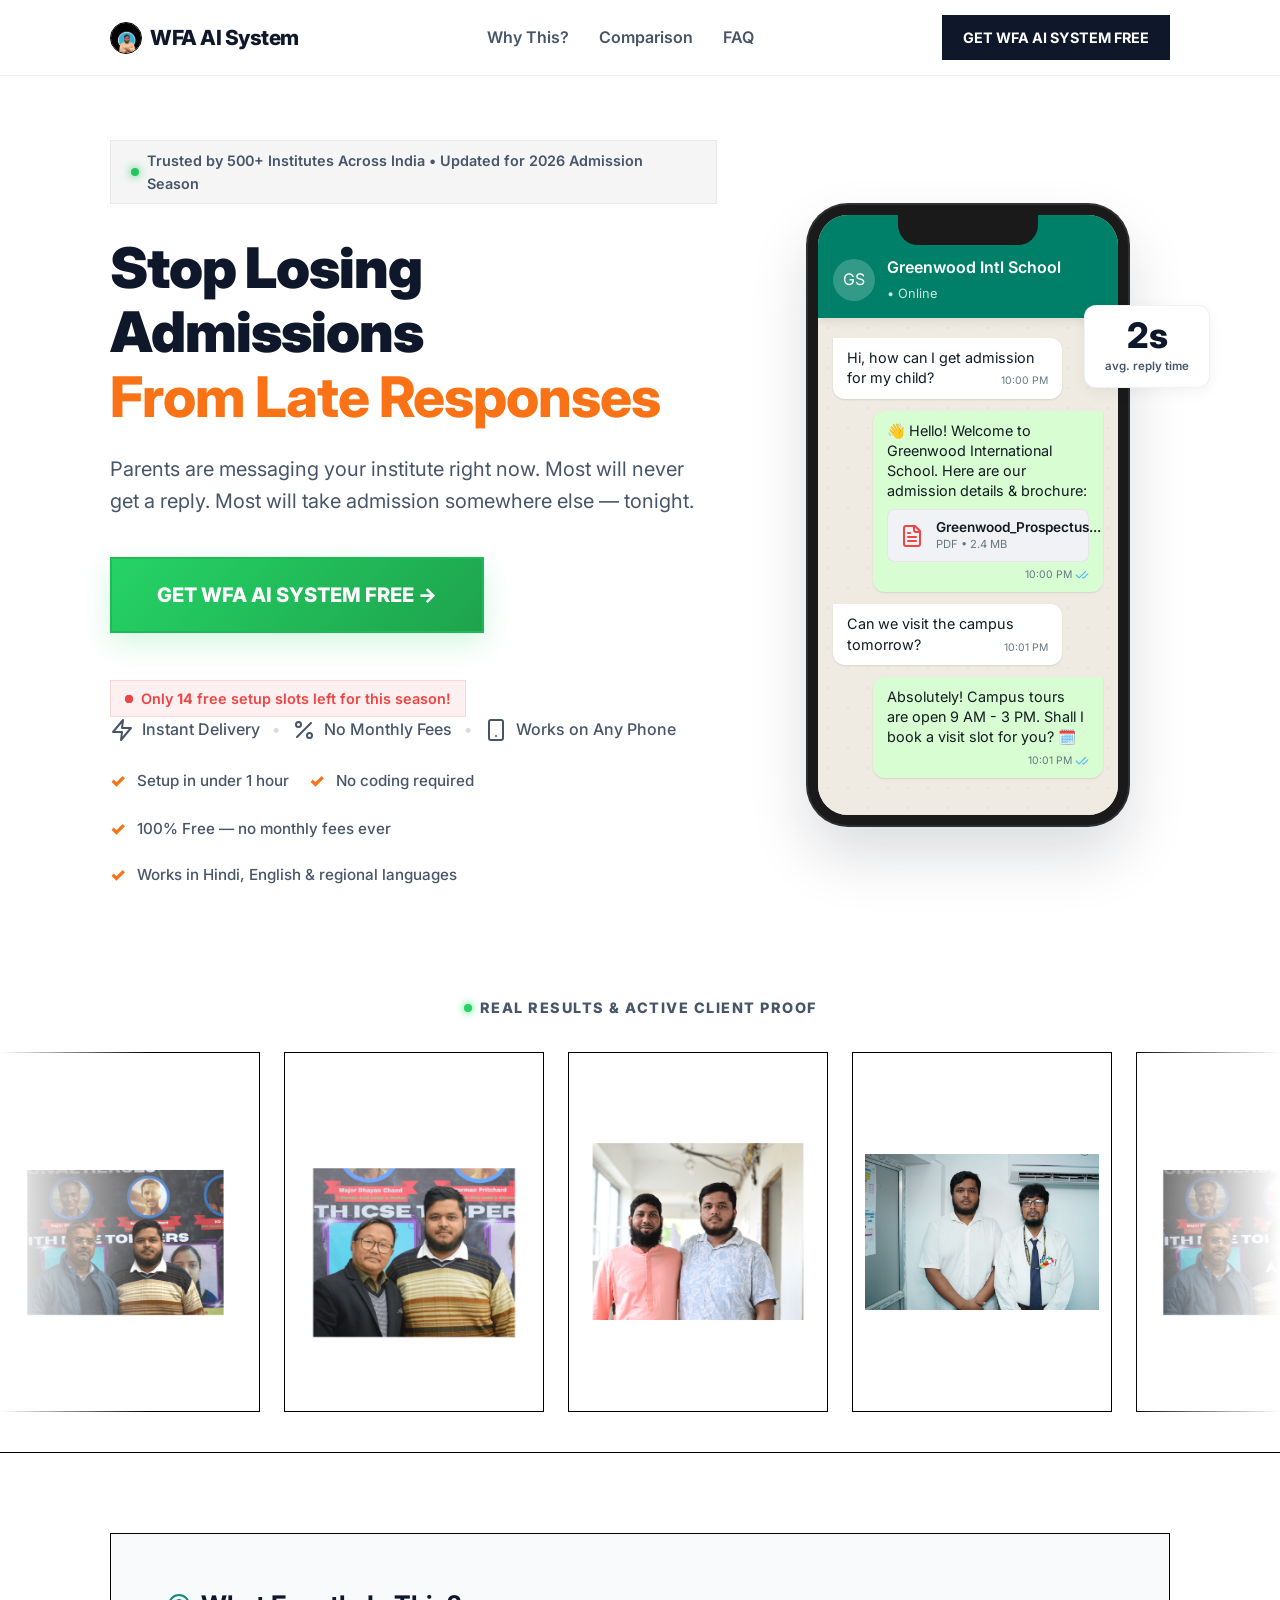
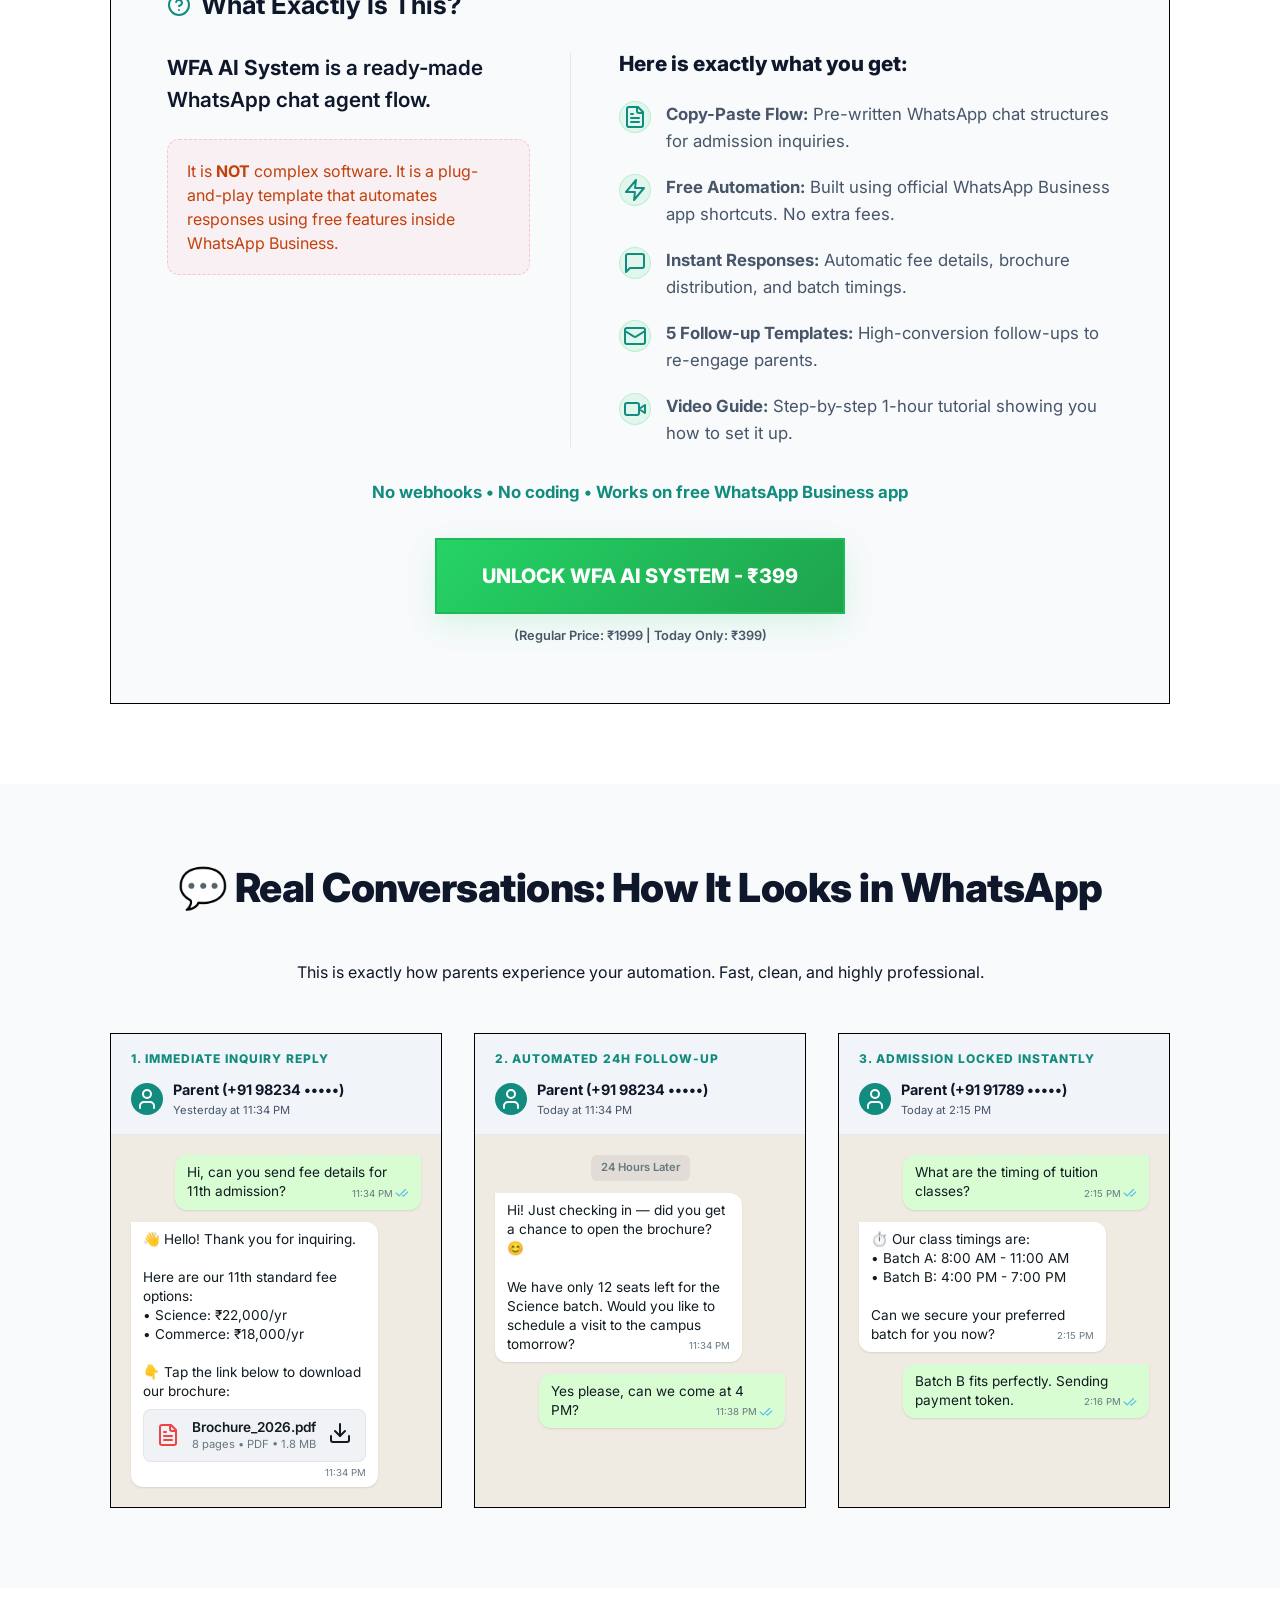
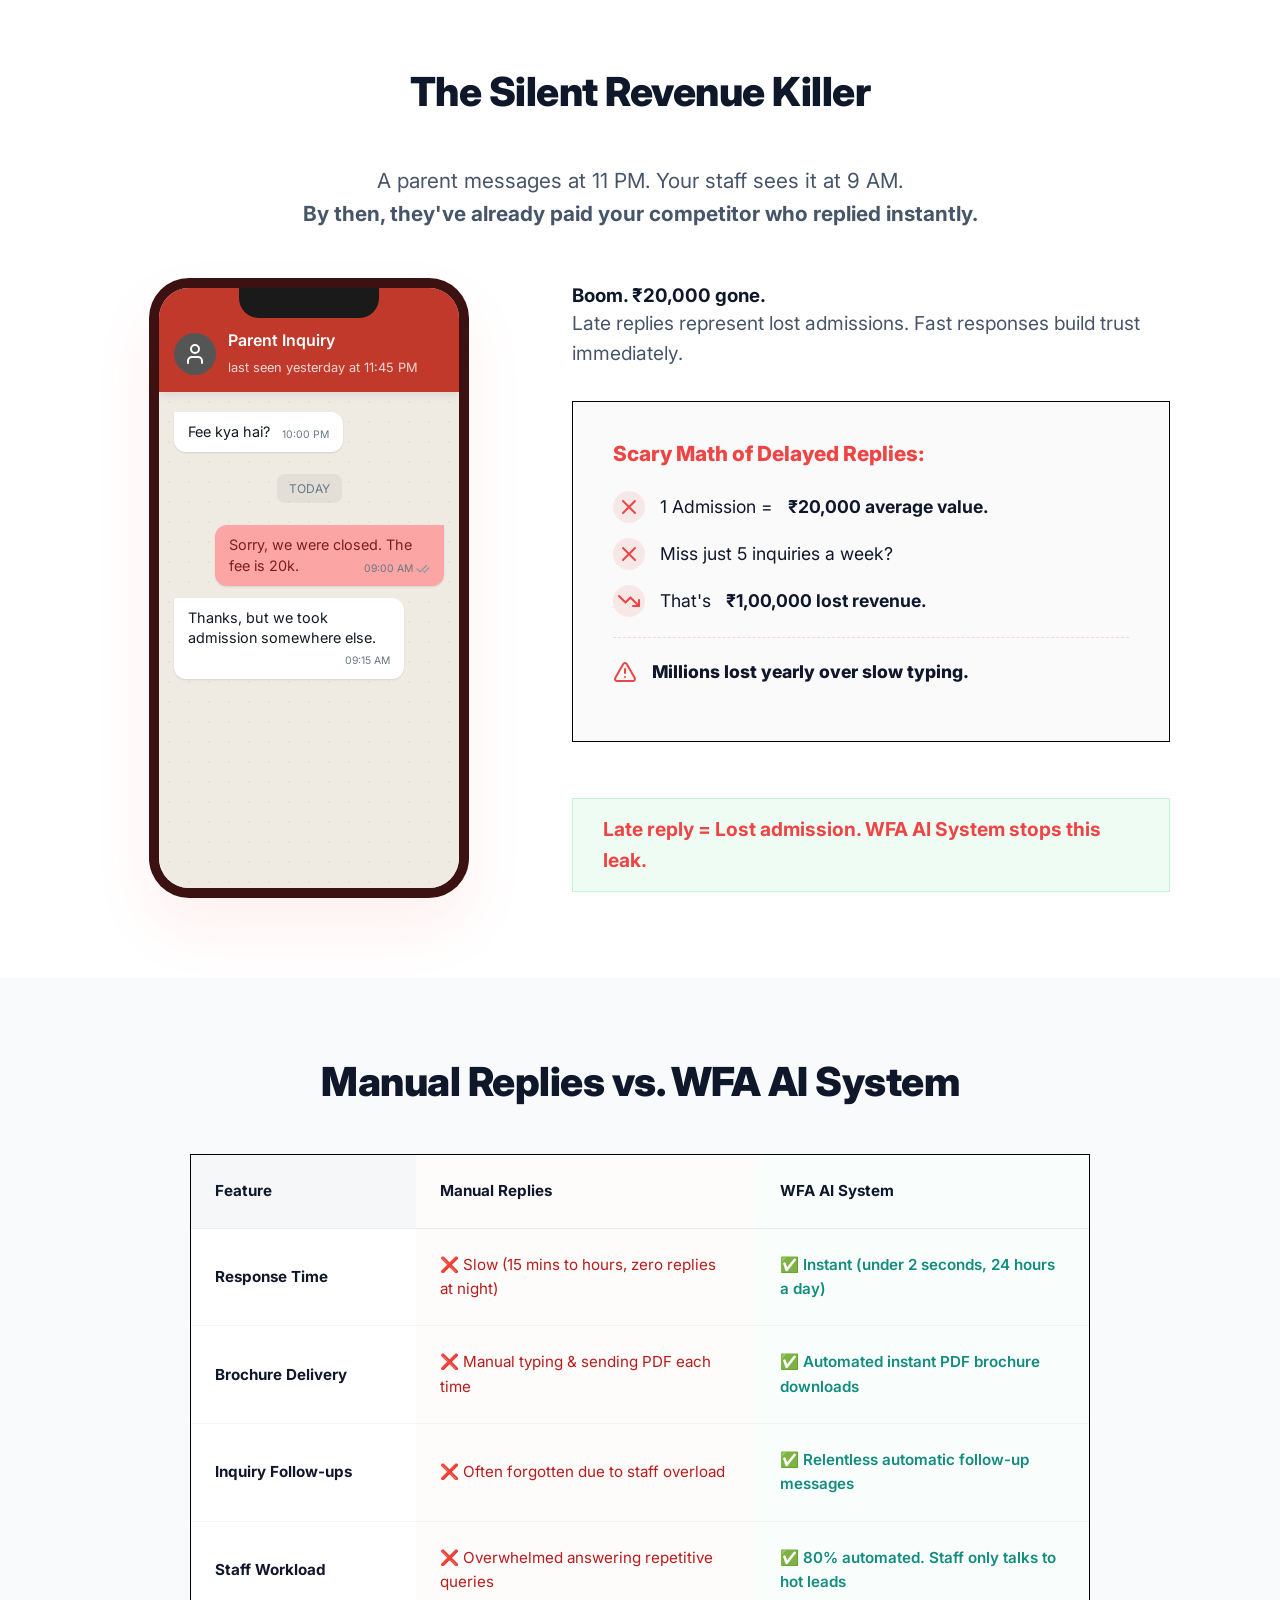
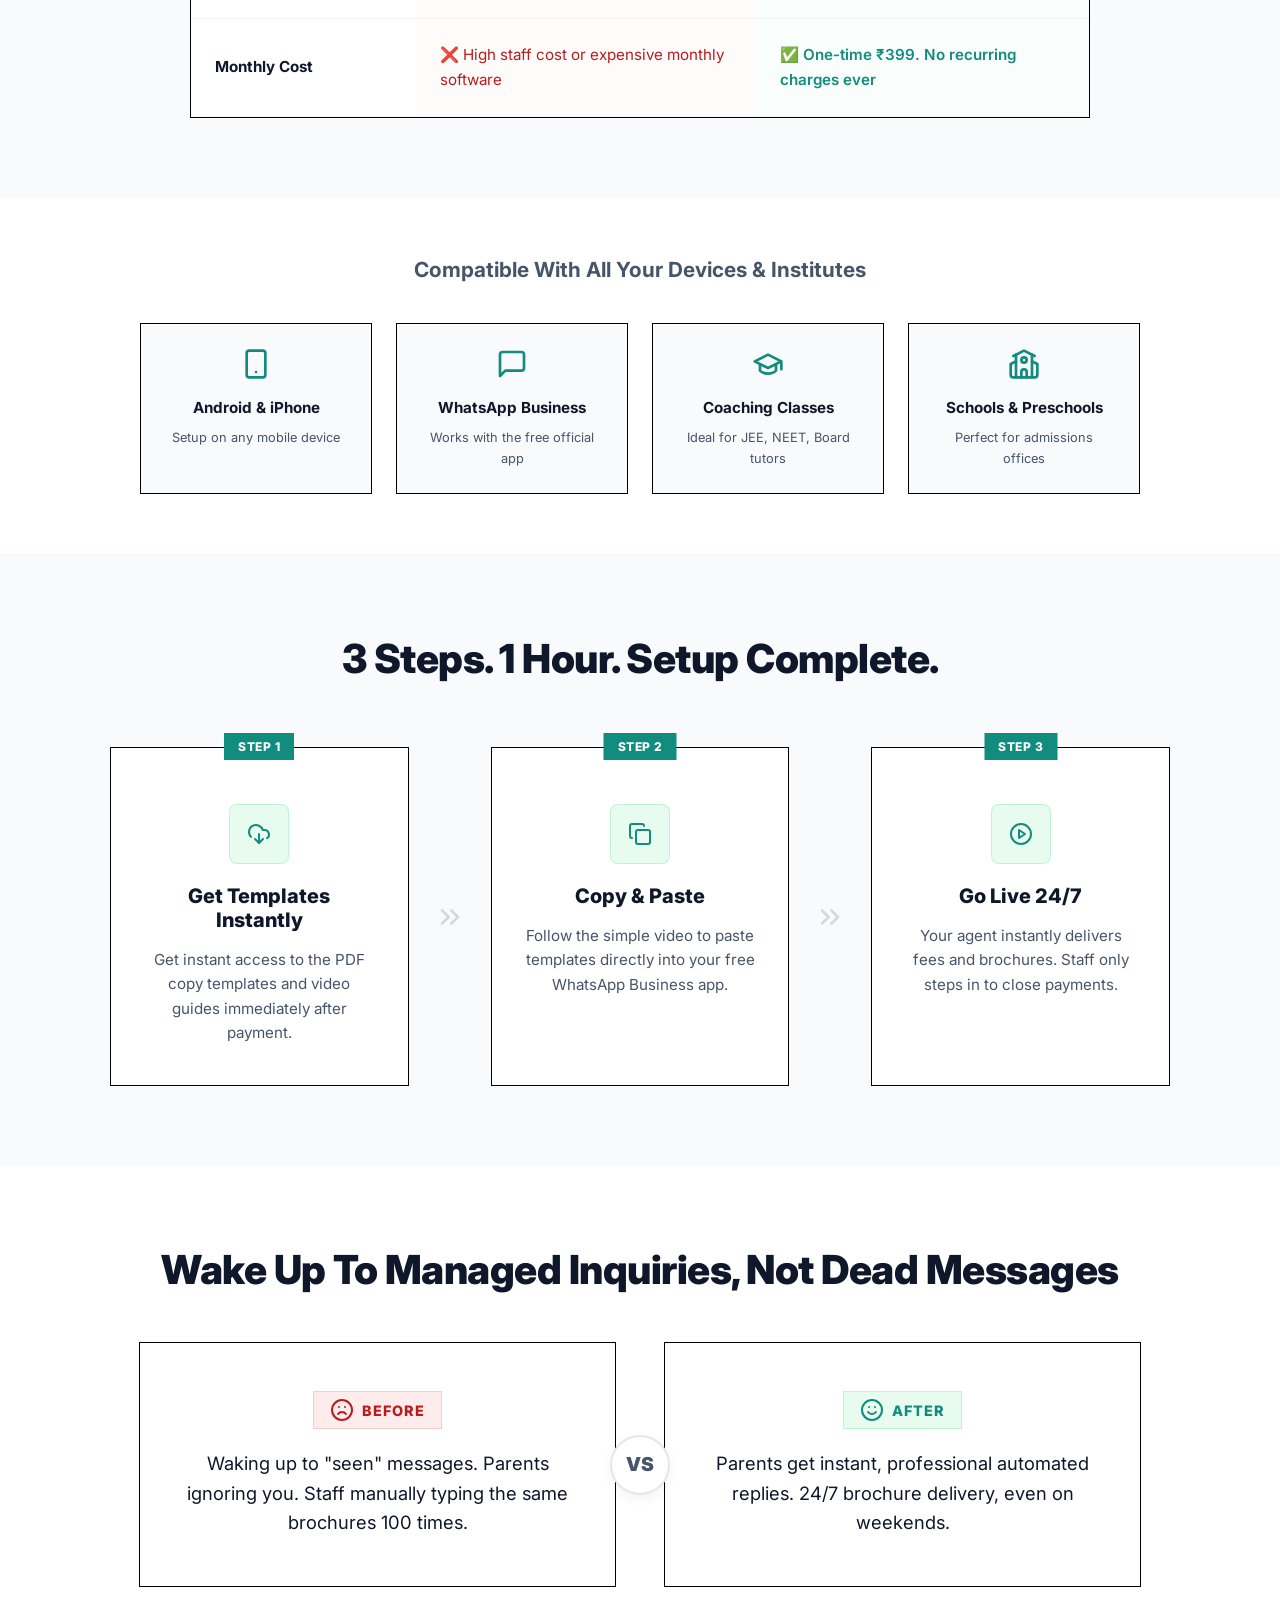
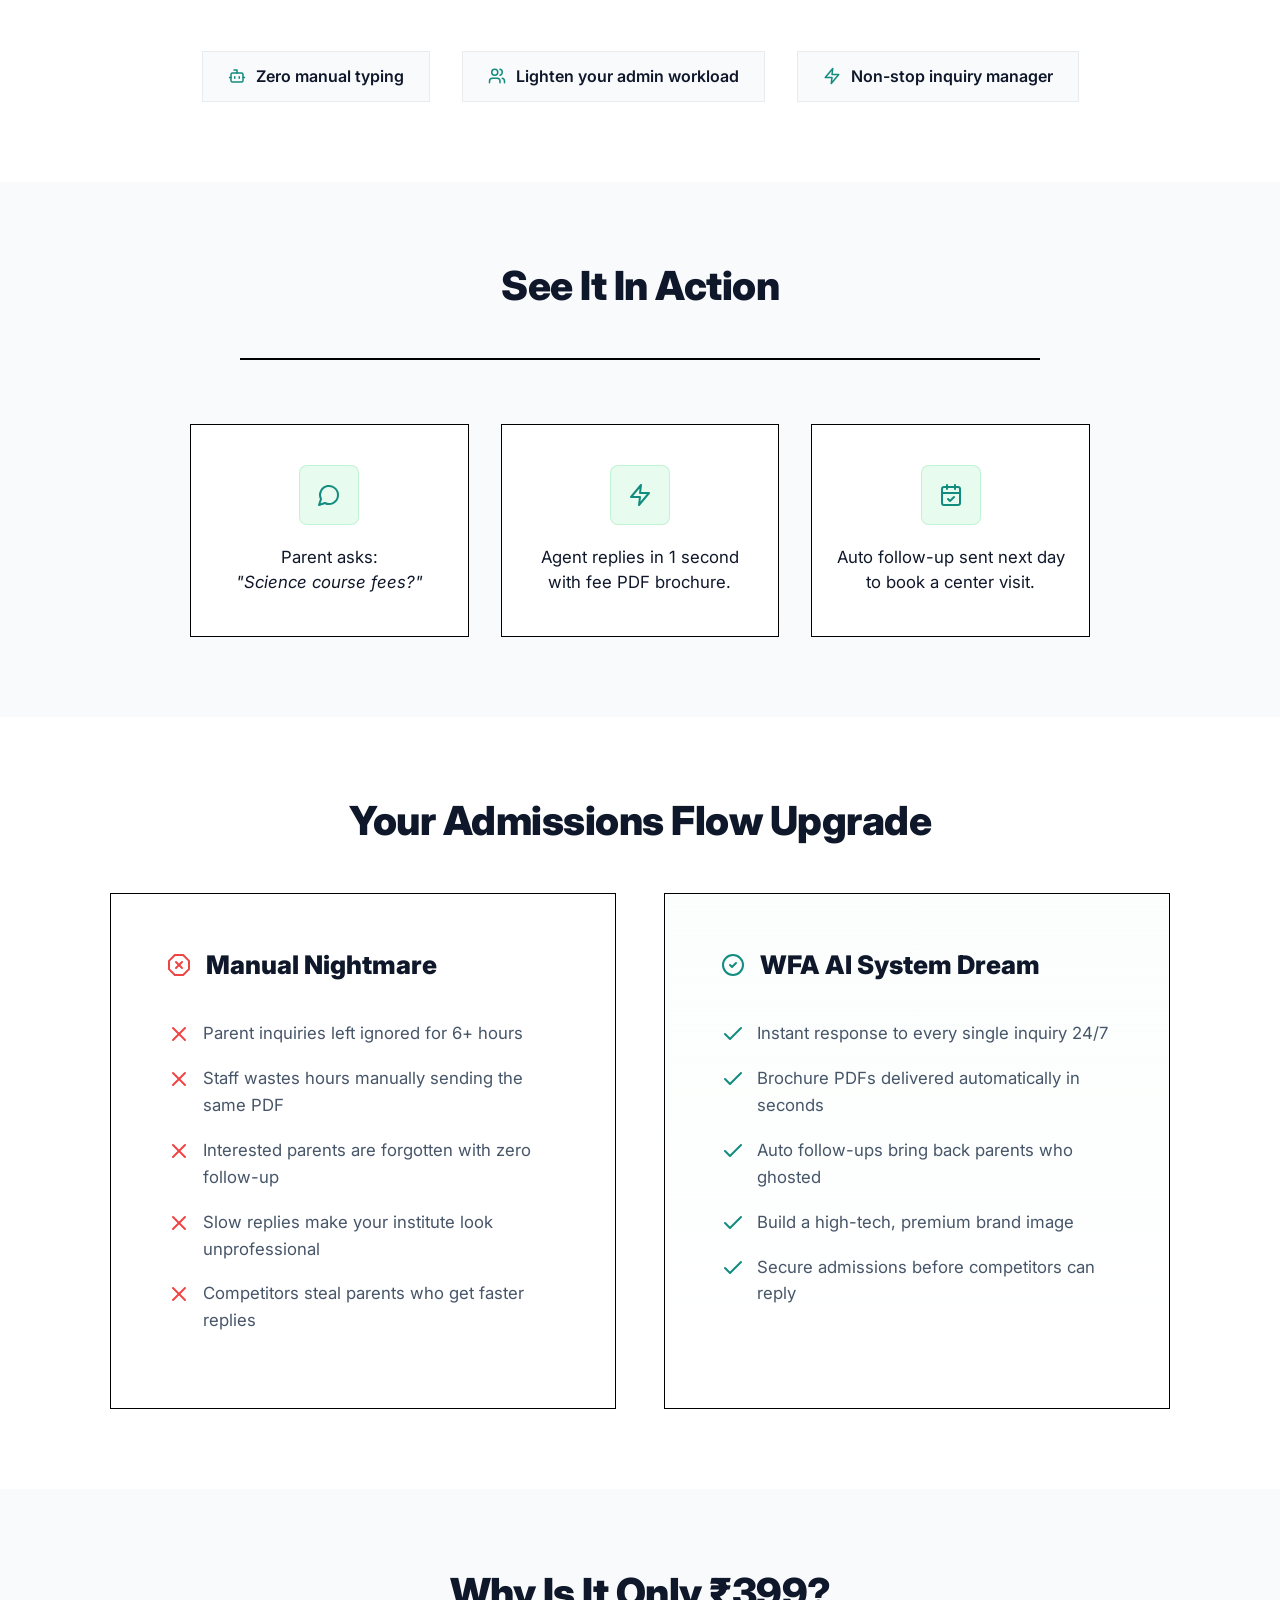
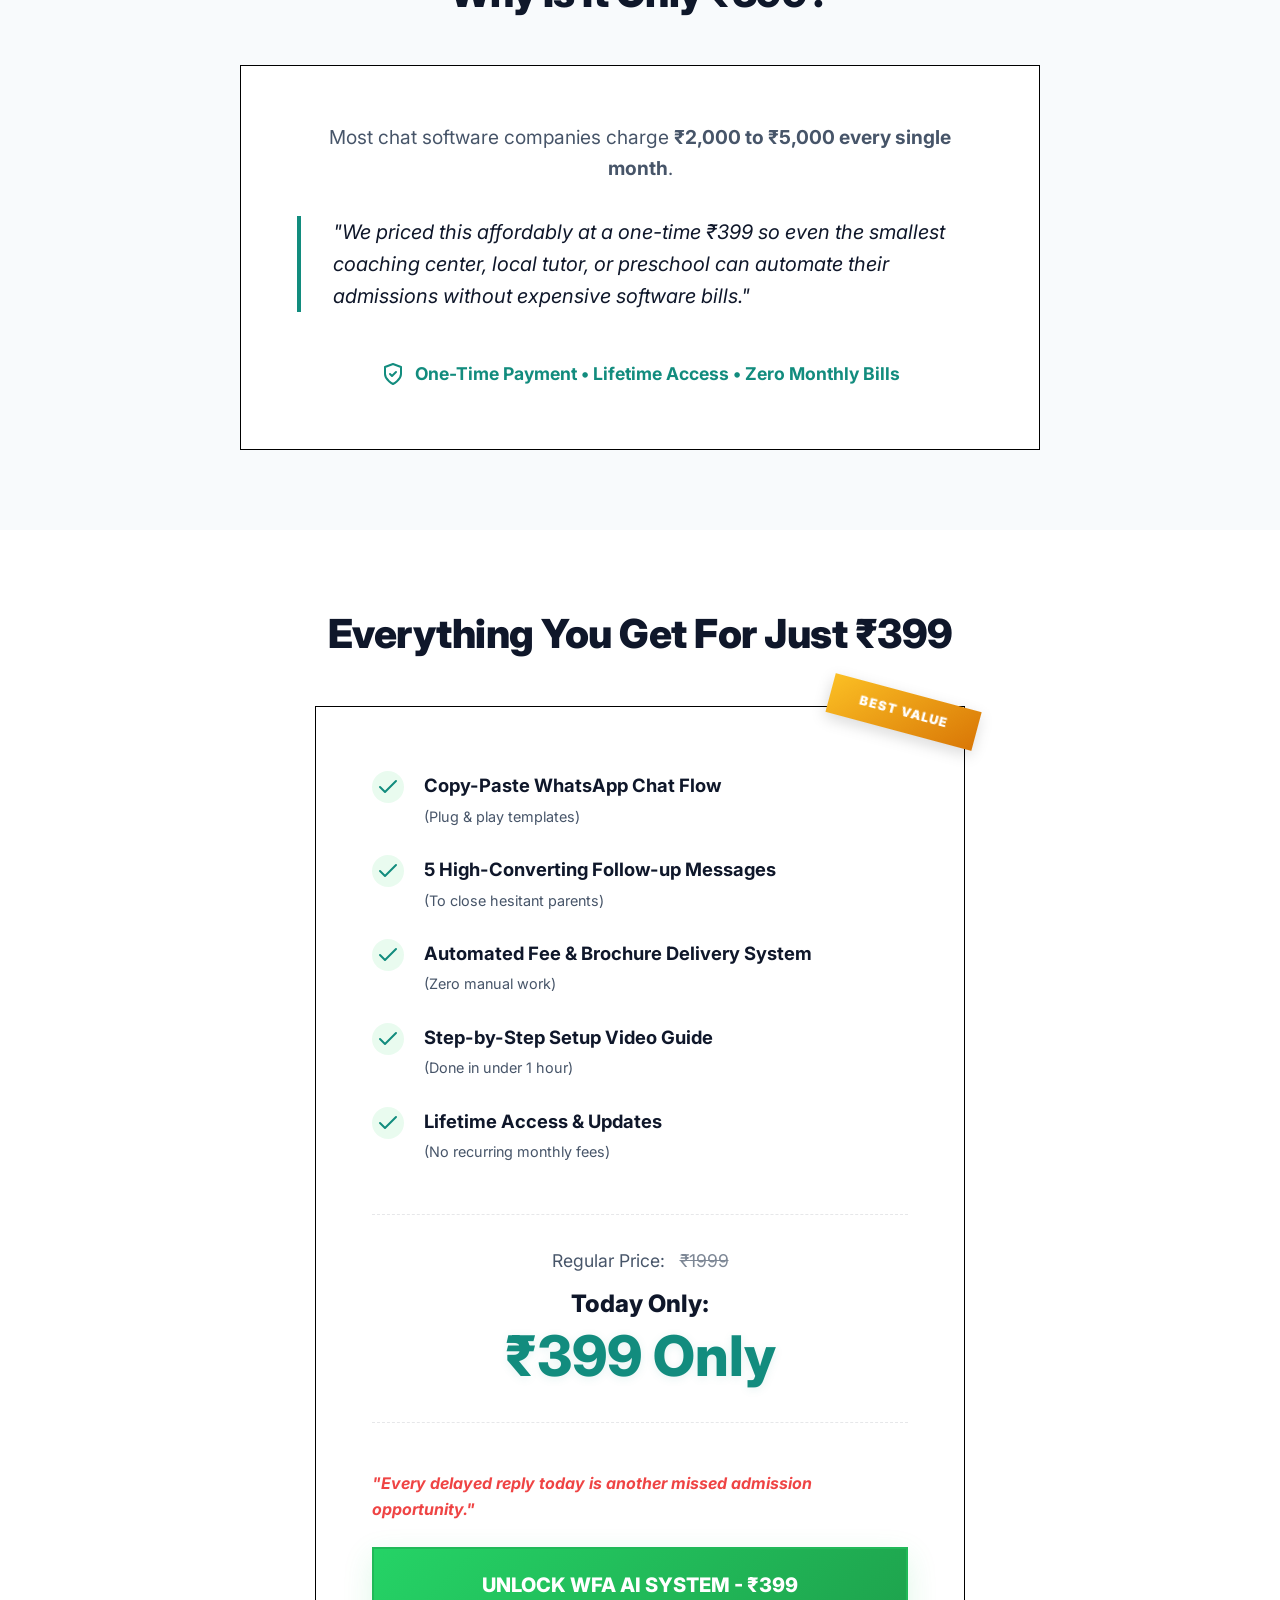
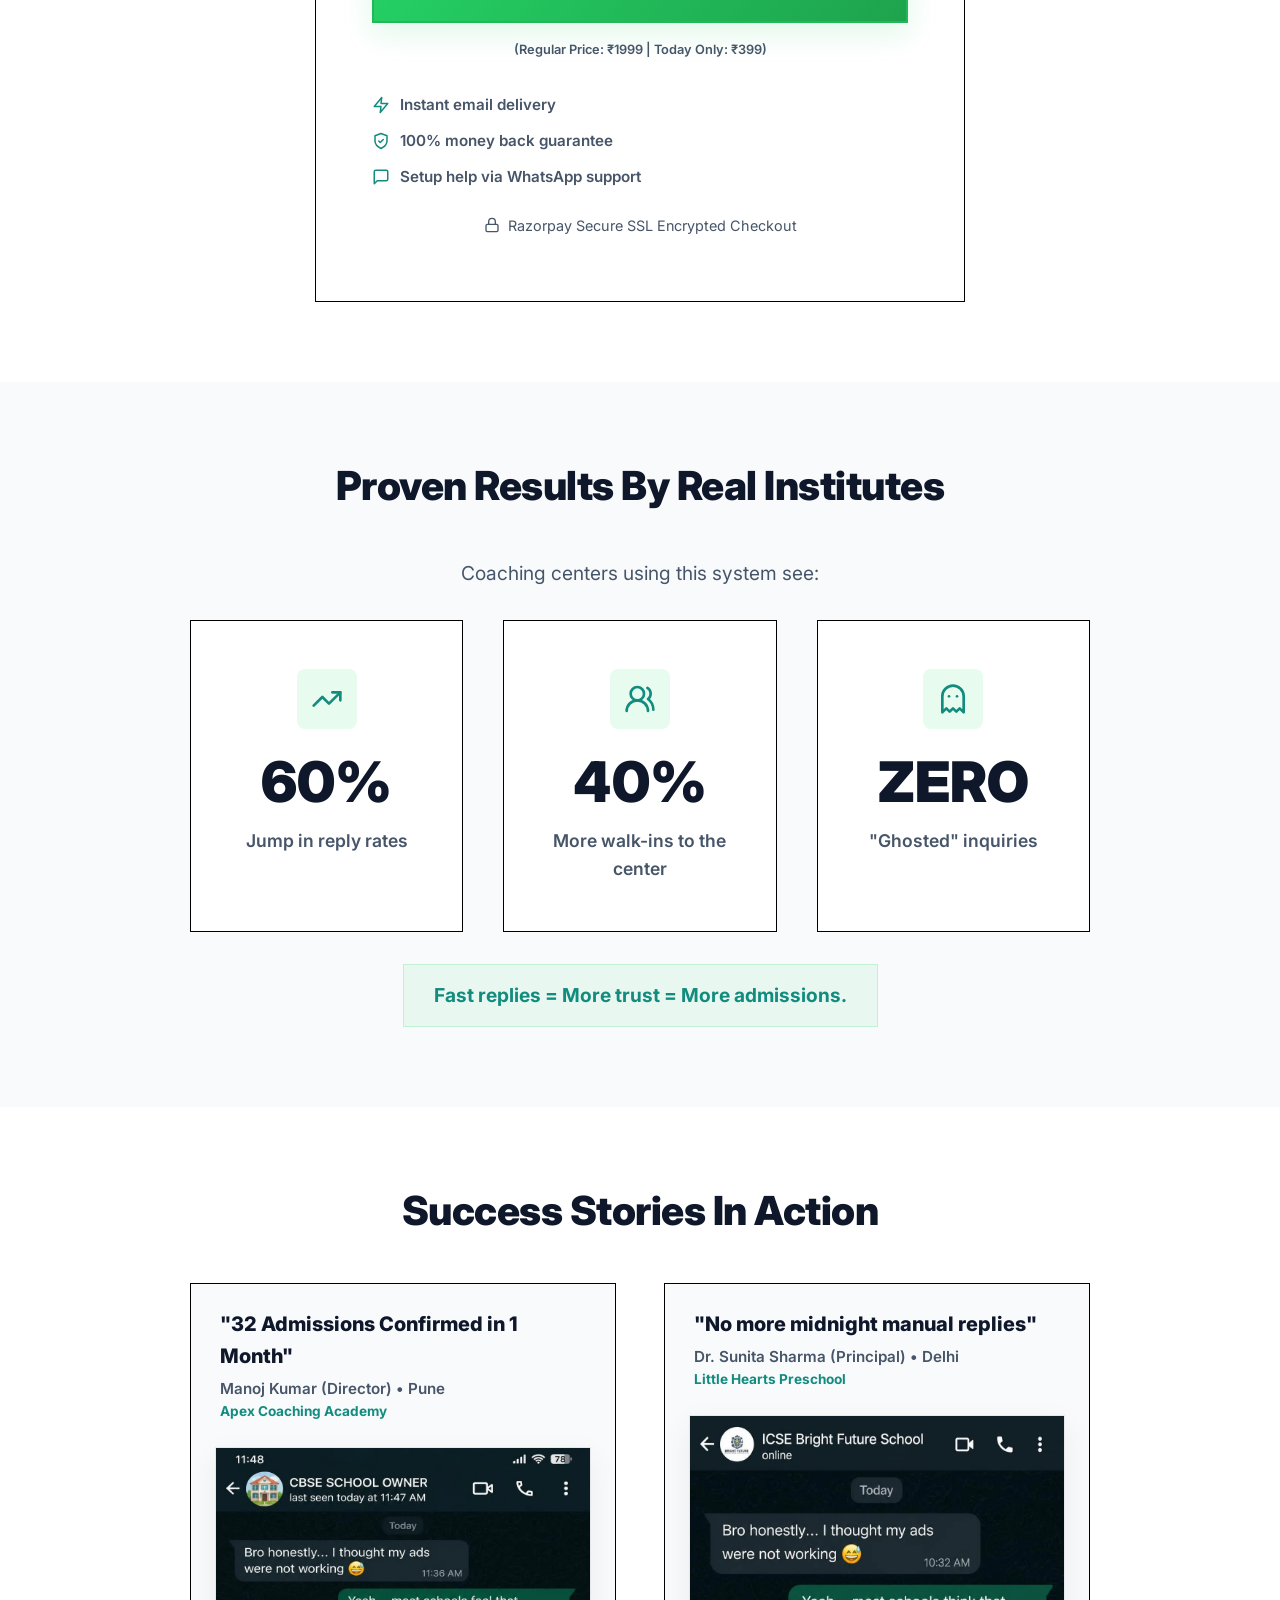
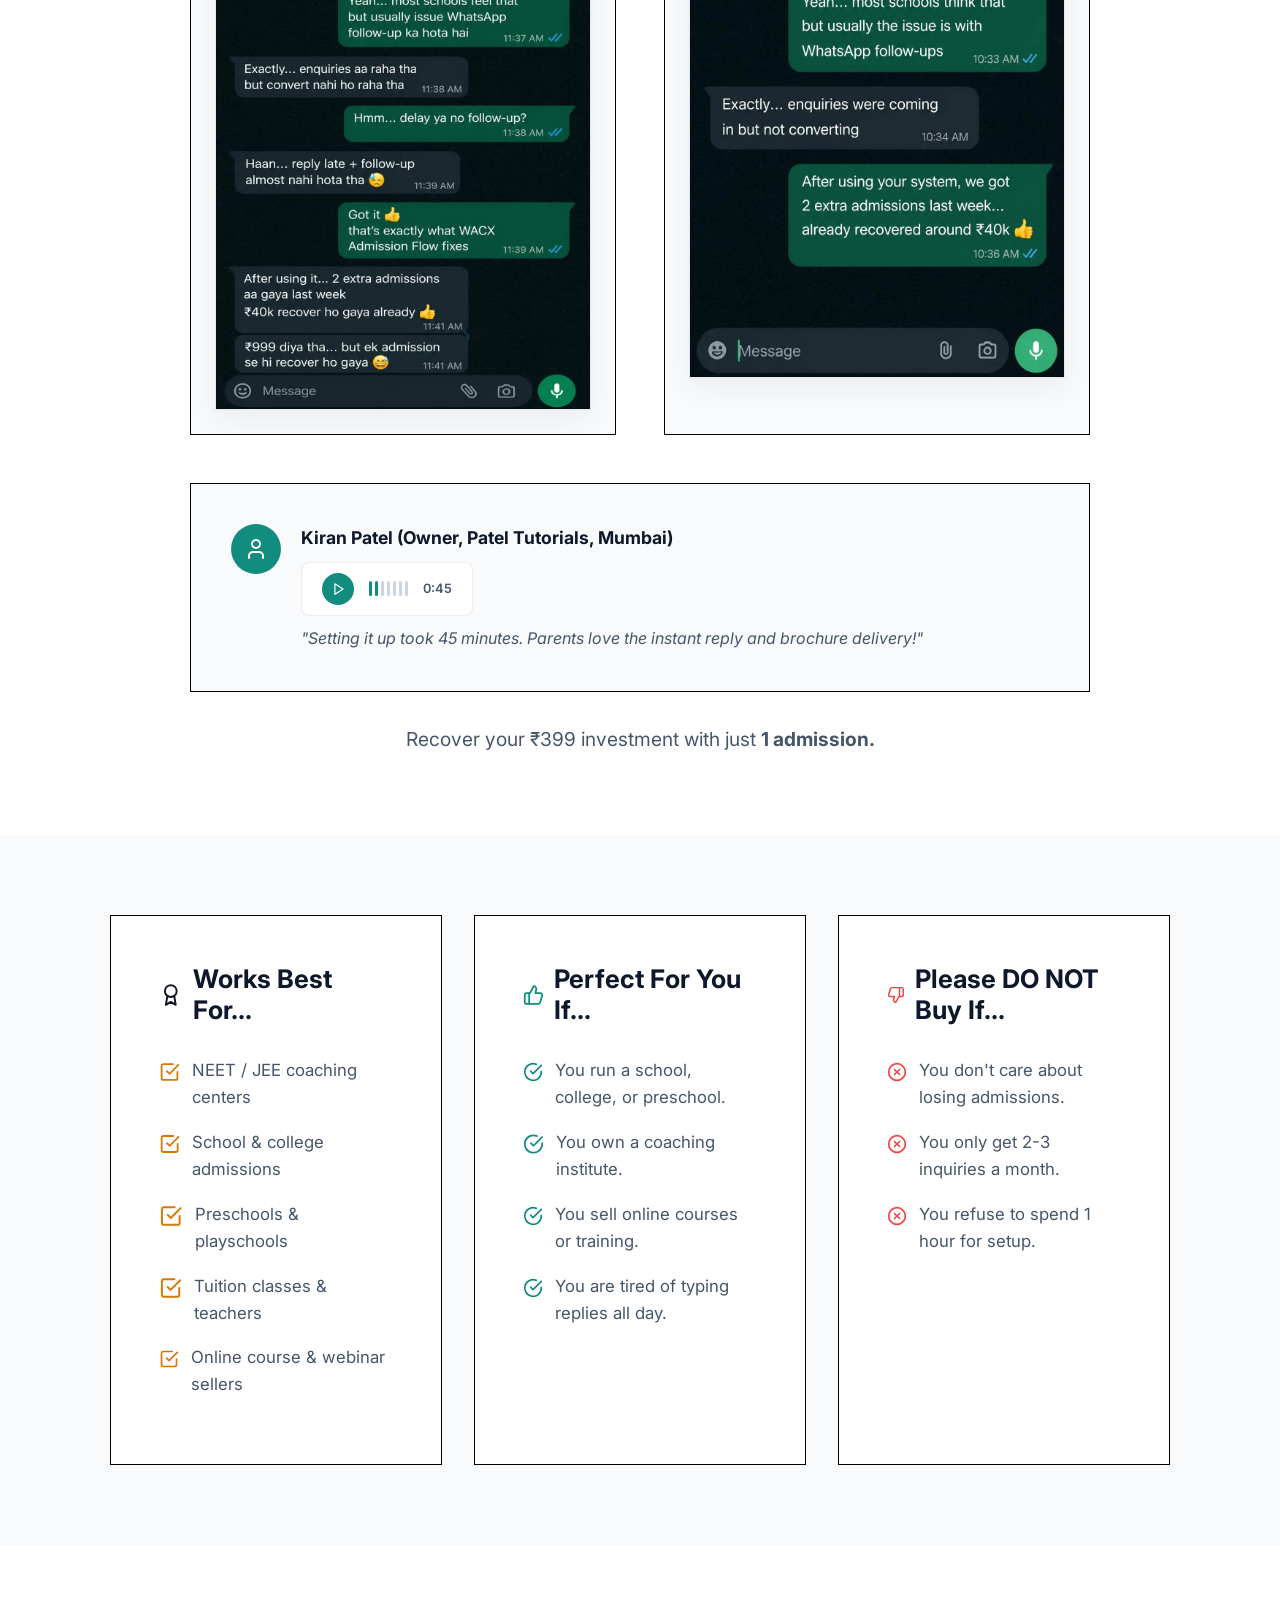
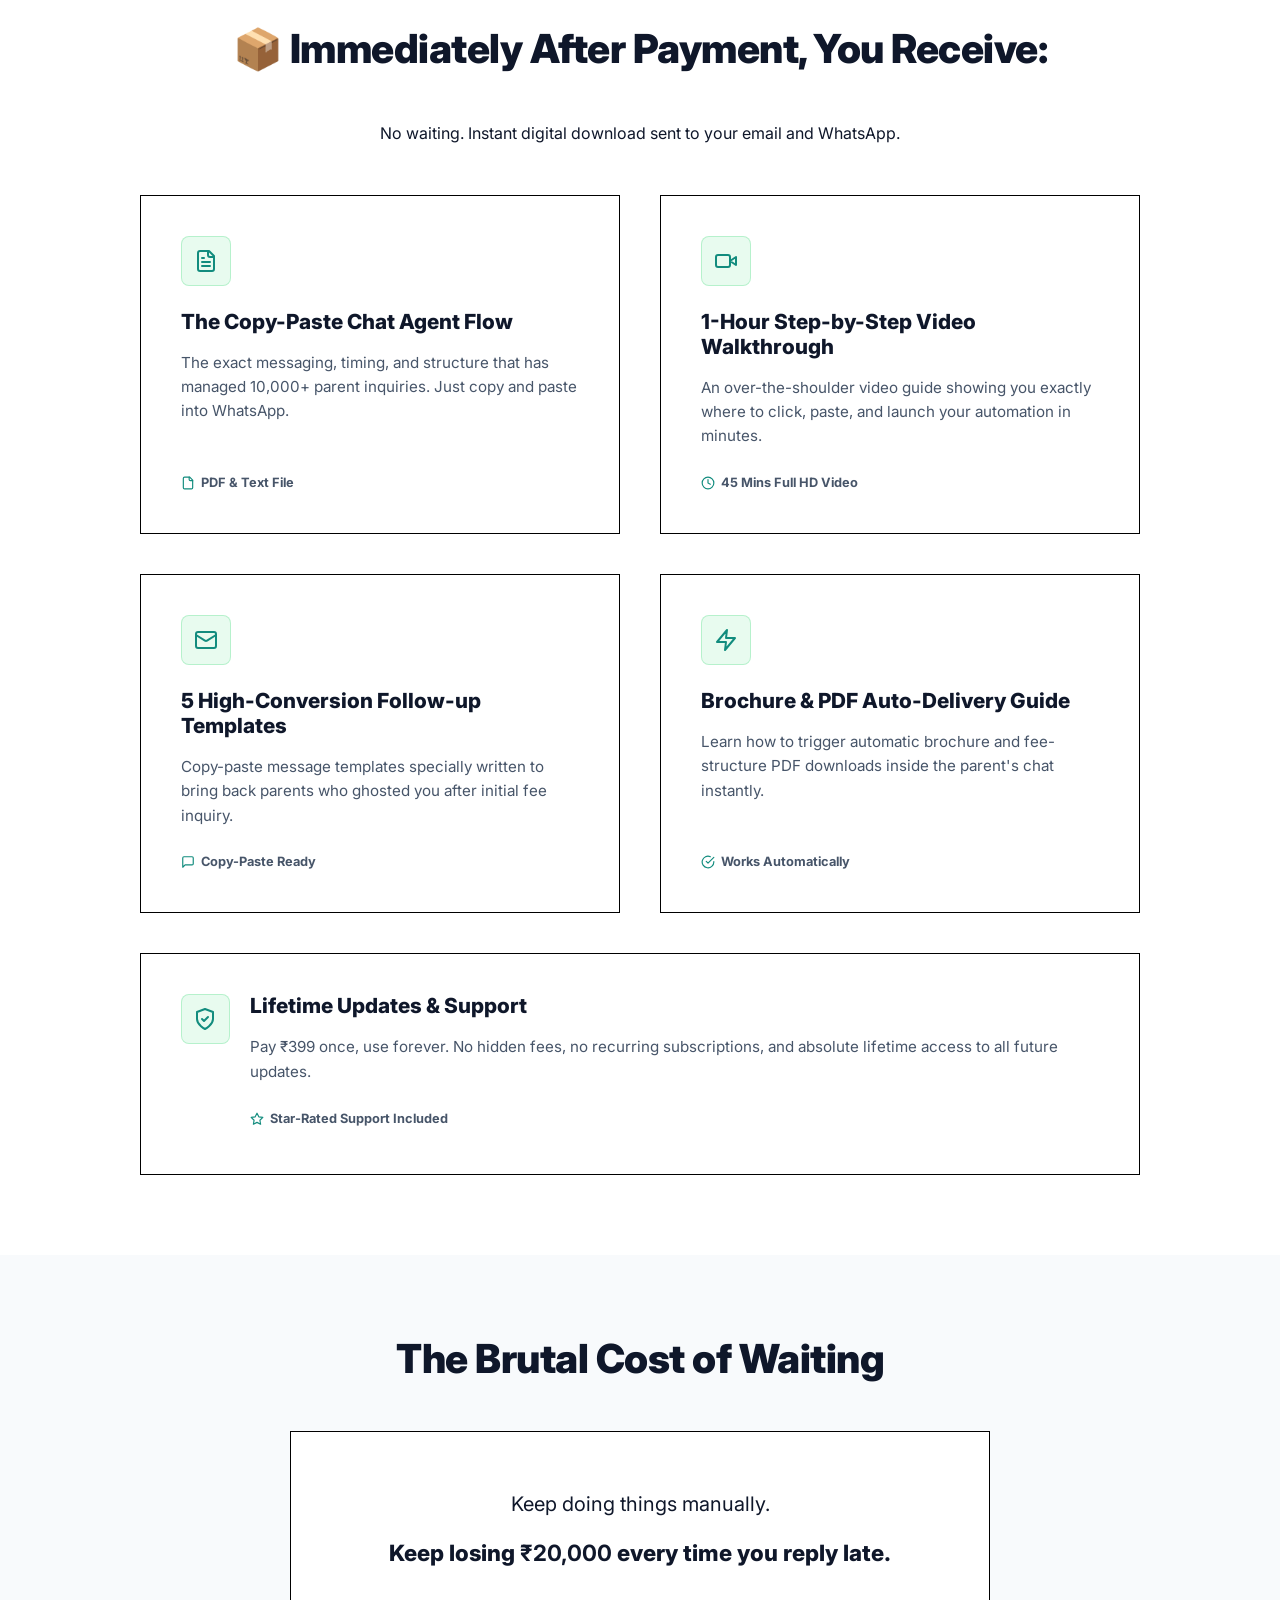
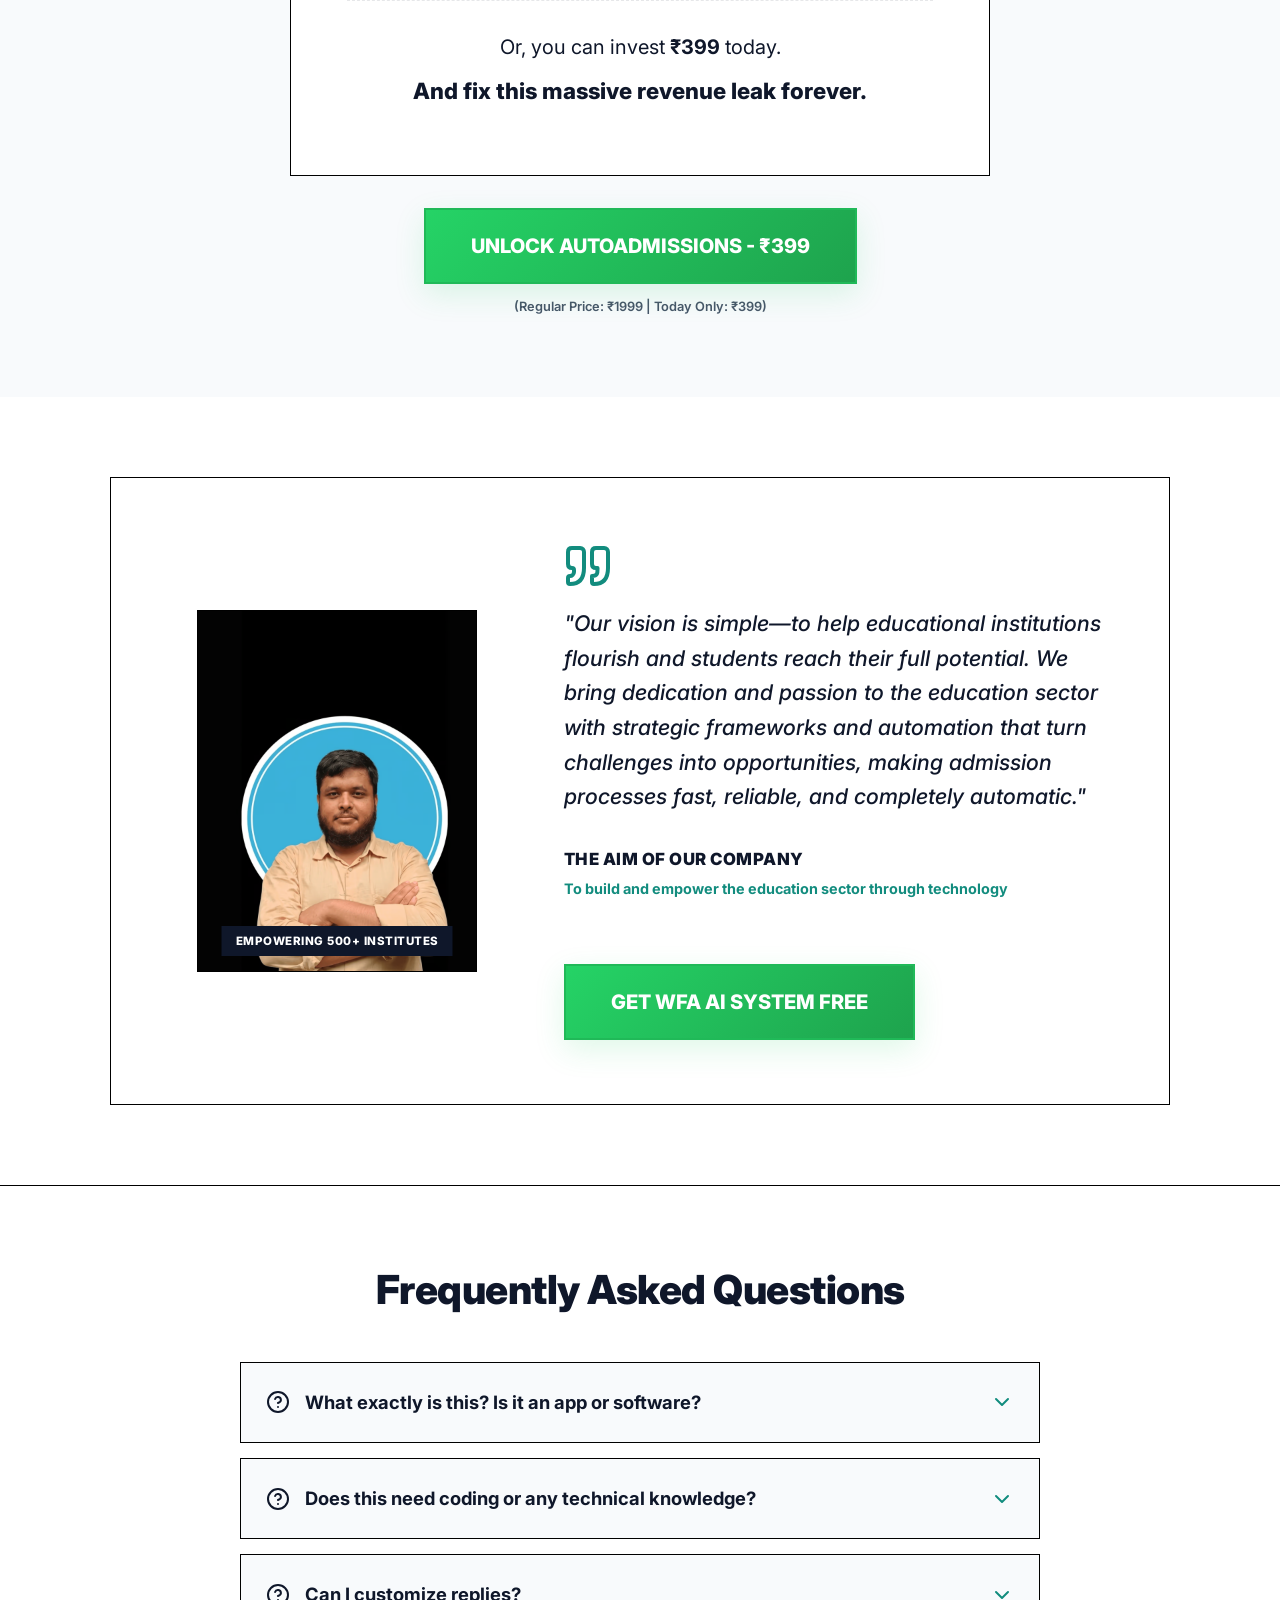
==== index.html @ 6487a9c8 "Refactor copy for Razorpay compliance and remove WhatsApp button" ====
<!DOCTYPE html>
<html lang="en">
<head>
    <!-- Google Tag Manager -->
    <script>(function(w,d,s,l,i){w[l]=w[l]||[];w[l].push({'gtm.start':
    new Date().getTime(),event:'gtm.js'});var f=d.getElementsByTagName(s)[0],
    j=d.createElement(s),dl=l!='dataLayer'?'&l='+l:'';j.async=true;j.src=
    'https://www.googletagmanager.com/gtm.js?id='+i+dl;f.parentNode.insertBefore(j,f);
    })(window,document,'script','dataLayer','GTM-NSDD3T74');</script>
    <!-- End Google Tag Manager -->
    <meta charset="UTF-8">
    <meta name="viewport" content="width=device-width, initial-scale=1.0">
    <title>WhatsApp Admission Automation | WFA AI System</title>
    <meta name="description" content="Stop losing admissions from late replies. Automatically reply to parent inquiries, send brochures, and follow up 24/7 using WhatsApp Business.">
    <link rel="stylesheet" href="styles-v1.css">
    <script src="js/lucide.min.js" defer></script>
</head>
<body>
    <!-- Google Tag Manager (noscript) -->
    <noscript><iframe src="https://www.googletagmanager.com/ns.html?id=GTM-NSDD3T74"
    height="0" width="0" style="display:none;visibility:hidden"></iframe></noscript>
    <!-- End Google Tag Manager (noscript) -->
    <!-- STICKY NAVIGATION -->
    <nav class="sticky-nav">
        <div class="container nav-container">
            <div class="nav-logo">
                <img src="Tasikul-_1_.avif" alt="WFA AI System Logo" class="nav-brand-img">
                <span class="nav-text">WFA AI System</span>
            </div>
            <div class="nav-links hidden-mobile">
                <a href="#why">Why This?</a>
                <a href="#comparison">Comparison</a>
                <a href="#faq">FAQ</a>
            </div>
            <a href="#buy" class="nav-cta">GET WFA AI SYSTEM FREE</a>
        </div>
    </nav>

    <!-- 1. HERO SECTION -->
    <header class="hero">
        <div class="container">
            <div class="hero-split">
                <div class="hero-text text-left">
                    <div class="badge">
                        <span class="badge-dot"></span> Trusted by 500+ Institutes Across India • Updated for 2026 Admission Season
                    </div>
                    <h1>Stop Losing Admissions <br><span class="highlight">From Late Responses</span></h1>
                    <p class="subheadline">Parents are messaging your institute right now. Most will never get a reply. Most will take admission somewhere else — tonight.</p>
                    <div class="hero-ctas">
                        <a href="#buy" class="cta-button primary pulse">GET WFA AI SYSTEM FREE &rarr;</a>
                    </div>
                    <div class="hero-fomo-status">
                        <span class="status-pulse-dot"></span>
                        <span>Only <strong id="fomo-slots">14</strong> free setup slots left for this season!</span>
                    </div>
                    <div class="hero-features-row">
                        <span><i data-lucide="zap"></i> Instant Delivery</span>
                        <span class="divider">•</span>
                        <span><i data-lucide="percent"></i> No Monthly Fees</span>
                        <span class="divider">•</span>
                        <span><i data-lucide="smartphone"></i> Works on Any Phone</span>
                    </div>
                    <div class="hero-checklist">
                        <div class="checklist-line">
                            <span>Setup in under 1 hour</span>
                            <span>No coding required</span>
                            <span>100% Free — no monthly fees ever</span>
                        </div>
                        <div class="checklist-line" style="margin-top: 8px;">
                            <span>Works in Hindi, English & regional languages</span>
                        </div>
                    </div>
                </div>
                
                <div class="hero-visual">
                    <div class="glow-bg"></div>
                    <div class="reply-time-badge">
                        <span class="badge-value">2s</span>
                        <span class="badge-label">avg. reply time</span>
                    </div>
                    <div class="css-phone">
                        <div class="phone-notch"></div>
                        <div class="phone-screen">
                            <div class="wa-header">
                                <div class="wa-avatar">GS</div>
                                <div class="wa-info">
                                    <strong>Greenwood Intl School</strong>
                                    <span>• Online</span>
                                </div>
                            </div>
                            <div class="wa-chat">
                                <div class="wa-msg received">Hi, how can I get admission for my child? <span class="wa-time">10:00 PM</span></div>
                                <div class="wa-msg sent">👋 Hello! Welcome to Greenwood International School. Here are our admission details & brochure:
                                    <div class="wa-pdf-card">
                                        <div class="pdf-icon-box"><i data-lucide="file-text" class="pdf-red-icon"></i></div>
                                        <div class="pdf-details">
                                            <span class="pdf-name">Greenwood_Prospectus...</span>
                                            <span class="pdf-meta">PDF • 2.4 MB</span>
                                        </div>
                                    </div>
                                    <span class="wa-time">10:00 PM <i data-lucide="check-check" class="wa-ticks"></i></span>
                                </div>
                                <div class="wa-msg received">Can we visit the campus tomorrow? <span class="wa-time">10:01 PM</span></div>
                                <div class="wa-msg sent">Absolutely! Campus tours are open 9 AM - 3 PM. Shall I book a visit slot for you? 🗓️<span class="wa-time">10:01 PM <i data-lucide="check-check" class="wa-ticks"></i></span></div>
                            </div>
                        </div>
                    </div>
                </div>
            </div>
        </div>
    </header>

    <!-- CLIENT PROOF MARQUEE SECTION -->
    <section class="client-marquee-section">
        <div class="marquee-title-wrapper">
            <span class="marquee-dot"></span>
            <h3>Real Results & Active Client Proof</h3>
        </div>
        <div class="marquee-container">
            <div class="marquee-track">
                <!-- Set 1 -->
                <div class="marquee-card"><img src="14.avif" alt="Client Admission Proof 1"></div>
                <div class="marquee-card"><img src="15.avif" alt="Client Admission Proof 2"></div>
                <div class="marquee-card"><img src="16.avif" alt="Client Admission Proof 3"></div>
                <div class="marquee-card"><img src="DSC08198.avif" alt="Client Admission Proof 4"></div>
                <!-- Set 2 (Duplicate for infinite seamless loop) -->
                <div class="marquee-card"><img src="14.avif" alt="Client Admission Proof 1"></div>
                <div class="marquee-card"><img src="15.avif" alt="Client Admission Proof 2"></div>
                <div class="marquee-card"><img src="16.avif" alt="Client Admission Proof 3"></div>
                <div class="marquee-card"><img src="DSC08198.avif" alt="Client Admission Proof 4"></div>
                <!-- Set 3 (Extra buffer for wide screens) -->
                <div class="marquee-card"><img src="14.avif" alt="Client Admission Proof 1"></div>
                <div class="marquee-card"><img src="15.avif" alt="Client Admission Proof 2"></div>
                <div class="marquee-card"><img src="16.avif" alt="Client Admission Proof 3"></div>
                <div class="marquee-card"><img src="DSC08198.avif" alt="Client Admission Proof 4"></div>
            </div>
        </div>
    </section>

    <!-- WHAT EXACTLY IS THIS? -->
    <section class="what-is-this" id="what-is-this">
        <div class="container">
            <div class="what-is-this-card glass-panel scroll-anim">
                <h2 class="section-title-sm"><i data-lucide="help-circle" class="icon-green"></i> What Exactly Is This?</h2>
                <div class="what-is-this-grid">
                    <div class="what-is-this-intro">
                        <p class="lead-intro"><strong>WFA AI System</strong> is a ready-made WhatsApp chat agent flow.</p>
                        <p class="warning-alert">It is <strong>NOT</strong> complex software. It is a plug-and-play template that automates responses using free features inside WhatsApp Business.</p>
                    </div>
                    <div class="what-is-this-content">
                        <h3>Here is exactly what you get:</h3>
                        <ul class="what-is-this-list">
                            <li>
                                <div class="list-icon"><i data-lucide="file-text"></i></div>
                                <span><strong>Copy-Paste Flow:</strong> Pre-written WhatsApp chat structures for admission inquiries.</span>
                            </li>
                            <li>
                                <div class="list-icon"><i data-lucide="zap"></i></div>
                                <span><strong>Free Automation:</strong> Built using official WhatsApp Business app shortcuts. No extra fees.</span>
                            </li>
                            <li>
                                <div class="list-icon"><i data-lucide="message-square"></i></div>
                                <span><strong>Instant Responses:</strong> Automatic fee details, brochure distribution, and batch timings.</span>
                            </li>
                            <li>
                                <div class="list-icon"><i data-lucide="mail"></i></div>
                                <span><strong>5 Follow-up Templates:</strong> High-conversion follow-ups to re-engage parents.</span>
                            </li>
                            <li>
                                <div class="list-icon"><i data-lucide="video"></i></div>
                                <span><strong>Video Guide:</strong> Step-by-step 1-hour tutorial showing you how to set it up.</span>
                            </li>
                        </ul>
                    </div>
                </div>
                <div class="what-is-this-footer text-center">
                    <p class="footnote-highlight">No webhooks • No coding • Works on free WhatsApp Business app</p>
                    <a href="#buy" class="cta-button primary pulse mt-4" style="max-width: 450px; display: inline-block;">UNLOCK WFA AI SYSTEM - ₹399</a>
                    <p class="cta-sub-price">(Regular Price: ₹1999 | Today Only: ₹399)</p>
                </div>
            </div>
        </div>
    </section>

    <!-- REAL CHAT PROOF -->
    <section class="chat-proof-section">
        <div class="container scroll-anim">
            <h2 class="section-title text-center">💬 Real Conversations: How It Looks in WhatsApp</h2>
            <p class="section-subtitle text-center">This is exactly how parents experience your automation. Fast, clean, and highly professional.</p>
            
            <div class="chat-proof-grid">
                <!-- Screenshot 1: Parent Inquiry -> Agent Reply -->
                <div class="chat-proof-card glass-panel">
                    <div class="chat-proof-header">
                        <span class="proof-tag">1. Immediate Inquiry Reply</span>
                        <div class="wa-chat-header">
                            <div class="wa-chat-avatar"><i data-lucide="user"></i></div>
                            <div class="wa-chat-meta">
                                <strong>Parent (+91 98234 •••••)</strong>
                                <span>Yesterday at 11:34 PM</span>
                            </div>
                        </div>
                    </div>
                    <div class="wa-chat-body">
                        <div class="wa-chat-msg sent">Hi, can you send fee details for 11th admission? <span class="wa-chat-time">11:34 PM <i data-lucide="check-check" class="wa-ticks"></i></span></div>
                        <div class="wa-chat-msg received">
                            👋 Hello! Thank you for inquiring. <br><br>
                            Here are our 11th standard fee options:<br>
                            • Science: ₹22,000/yr<br>
                            • Commerce: ₹18,000/yr<br><br>
                            👇 Tap the link below to download our brochure:
                            <div class="wa-pdf-card">
                                <div class="pdf-icon-box"><i data-lucide="file-text" class="pdf-red-icon"></i></div>
                                <div class="pdf-details">
                                    <span class="pdf-name">Brochure_2026.pdf</span>
                                    <span class="pdf-meta">8 pages • PDF • 1.8 MB</span>
                                </div>
                                <div class="pdf-download-btn"><i data-lucide="download"></i></div>
                            </div>
                            <span class="wa-chat-time">11:34 PM</span>
                        </div>
                    </div>
                </div>

                <!-- Screenshot 2: Follow-up Message -->
                <div class="chat-proof-card glass-panel">
                    <div class="chat-proof-header">
                        <span class="proof-tag">2. Automated 24h Follow-Up</span>
                        <div class="wa-chat-header">
                            <div class="wa-chat-avatar"><i data-lucide="user"></i></div>
                            <div class="wa-chat-meta">
                                <strong>Parent (+91 98234 •••••)</strong>
                                <span>Today at 11:34 PM</span>
                            </div>
                        </div>
                    </div>
                    <div class="wa-chat-body">
                        <div class="wa-system-time">24 Hours Later</div>
                        <div class="wa-chat-msg received">
                            Hi! Just checking in — did you get a chance to open the brochure? 😊<br><br>
                            We have only 12 seats left for the Science batch. Would you like to schedule a visit to the campus tomorrow?
                            <span class="wa-chat-time">11:34 PM</span>
                        </div>
                        <div class="wa-chat-msg sent">Yes please, can we come at 4 PM? <span class="wa-chat-time">11:38 PM <i data-lucide="check-check" class="wa-ticks"></i></span></div>
                    </div>
                </div>

                <!-- Screenshot 3: Before/After Reply Timing -->
                <div class="chat-proof-card glass-panel">
                    <div class="chat-proof-header">
                        <span class="proof-tag">3. Admission Locked Instantly</span>
                        <div class="wa-chat-header">
                            <div class="wa-chat-avatar"><i data-lucide="user"></i></div>
                            <div class="wa-chat-meta">
                                <strong>Parent (+91 91789 •••••)</strong>
                                <span>Today at 2:15 PM</span>
                            </div>
                        </div>
                    </div>
                    <div class="wa-chat-body">
                        <div class="wa-chat-msg sent">What are the timing of tuition classes? <span class="wa-chat-time">2:15 PM <i data-lucide="check-check" class="wa-ticks"></i></span></div>
                        <div class="wa-chat-msg received">
                            ⏱️ Our class timings are:<br>
                            • Batch A: 8:00 AM - 11:00 AM<br>
                            • Batch B: 4:00 PM - 7:00 PM<br><br>
                            Can we secure your preferred batch for you now?
                            <span class="wa-chat-time">2:15 PM</span>
                        </div>
                        <div class="wa-chat-msg sent">Batch B fits perfectly. Sending payment token. <span class="wa-chat-time">2:16 PM <i data-lucide="check-check" class="wa-ticks"></i></span></div>
                    </div>
                </div>
            </div>
        </div>
    </section>

    <!-- 2. PAIN SECTION (WHY) -->
    <section class="pain-section" id="why">
        <div class="container">
            <h2 class="section-title text-center scroll-anim">The Silent Revenue Killer</h2>
            <div class="pain-hook scroll-anim text-center">
                <p>A parent messages at 11 PM. Your staff sees it at 9 AM. <br><strong>By then, they've already paid your competitor who replied instantly.</strong></p>
            </div>
            <div class="pain-grid">
                <div class="pain-visual scroll-anim delay-1">
                    <div class="css-phone nightmare-phone">
                        <div class="phone-notch"></div>
                        <div class="phone-screen">
                            <div class="wa-header">
                                <div class="wa-avatar" style="background:#555;"><i data-lucide="user" size="24"></i></div>
                                <div class="wa-info">
                                    <strong>Parent Inquiry</strong>
                                    <span>last seen yesterday at 11:45 PM</span>
                                </div>
                            </div>
                            <div class="wa-chat">
                                <div class="wa-msg received">Fee kya hai? <span class="wa-time">10:00 PM</span></div>
                                <div class="wa-date">Today</div>
                                <div class="wa-msg sent">Sorry, we were closed. The fee is 20k. <span class="wa-time">09:00 AM<i data-lucide="check-check" class="wa-ticks gray"></i></span></div>
                                <div class="wa-msg received">Thanks, but we took admission somewhere else. <span class="wa-time">09:15 AM</span></div>
                            </div>
                        </div>
                    </div>
                </div>
                <div class="pain-content scroll-anim delay-2">
                    <h3>Boom. ₹20,000 gone.</h3>
                    <p class="lead-text">Late replies represent lost admissions. Fast responses build trust immediately.</p>
                    <div class="math-box glass-panel">
                        <h4>Scary Math of Delayed Replies:</h4>
                        <ul>
                            <li><div class="icon-circle red"><i data-lucide="x"></i></div> 1 Admission = <strong>₹20,000 average value.</strong></li>
                            <li><div class="icon-circle red"><i data-lucide="x"></i></div> Miss just 5 inquiries a week?</li>
                            <li><div class="icon-circle red"><i data-lucide="trending-down"></i></div> That's <strong>₹1,00,000 lost revenue.</strong></li>
                            <li class="big-loss"><i data-lucide="alert-triangle" class="icon-red"></i> Millions lost yearly over slow typing.</li>
                        </ul>
                    </div>
                    <p class="pain-conclusion highlight-bg">Late reply = Lost admission. WFA AI System stops this leak.</p>
                </div>
            </div>
        </div>
    </section>

    <!-- NEW SECTION: COMPARISON TABLE -->
    <section class="comparison-section" id="comparison">
        <div class="container">
            <h2 class="section-title text-center scroll-anim">Manual Replies vs. WFA AI System</h2>
            <div class="comparison-table-wrapper glass-panel scroll-anim delay-1">
                <table class="comparison-table">
                    <thead>
                        <tr>
                            <th>Feature</th>
                            <th class="manual-col">Manual Replies</th>
                            <th class="auto-col">WFA AI System</th>
                        </tr>
                    </thead>
                    <tbody>
                        <tr>
                            <td class="table-feature">Response Time</td>
                            <td class="manual-cell">❌ Slow (15 mins to hours, zero replies at night)</td>
                            <td class="auto-cell">✅ Instant (under 2 seconds, 24 hours a day)</td>
                        </tr>
                        <tr>
                            <td class="table-feature">Brochure Delivery</td>
                            <td class="manual-cell">❌ Manual typing & sending PDF each time</td>
                            <td class="auto-cell">✅ Automated instant PDF brochure downloads</td>
                        </tr>
                        <tr>
                            <td class="table-feature">Inquiry Follow-ups</td>
                            <td class="manual-cell">❌ Often forgotten due to staff overload</td>
                            <td class="auto-cell">✅ Relentless automatic follow-up messages</td>
                        </tr>
                        <tr>
                            <td class="table-feature">Staff Workload</td>
                            <td class="manual-cell">❌ Overwhelmed answering repetitive queries</td>
                            <td class="auto-cell">✅ 80% automated. Staff only talks to hot leads</td>
                        </tr>
                        <tr>
                            <td class="table-feature">Monthly Cost</td>
                            <td class="manual-cell">❌ High staff cost or expensive monthly software</td>
                            <td class="auto-cell">✅ One-time ₹399. No recurring charges ever</td>
                        </tr>
                    </tbody>
                </table>
            </div>
        </div>
    </section>

    <!-- COMPATIBILITY "WORKS WITH" SECTION -->
    <section class="works-with-section scroll-anim">
        <div class="container text-center">
            <h3 class="compatibility-title">Compatible With All Your Devices & Institutes</h3>
            <div class="compatibility-grid">
                <div class="compatibility-card">
                    <i data-lucide="smartphone" class="icon-green"></i>
                    <strong>Android & iPhone</strong>
                    <span>Setup on any mobile device</span>
                </div>
                <div class="compatibility-card">
                    <i data-lucide="message-square" class="icon-green"></i>
                    <strong>WhatsApp Business</strong>
                    <span>Works with the free official app</span>
                </div>
                <div class="compatibility-card">
                    <i data-lucide="graduation-cap" class="icon-green"></i>
                    <strong>Coaching Classes</strong>
                    <span>Ideal for JEE, NEET, Board tutors</span>
                </div>
                <div class="compatibility-card">
                    <i data-lucide="school" class="icon-green"></i>
                    <strong>Schools & Preschools</strong>
                    <span>Perfect for admissions offices</span>
                </div>
            </div>
        </div>
    </section>

    <!-- NEW SECTION: HOW IT WORKS -->
    <section class="how-it-works-section" id="how-it-works">
        <div class="container text-center">
            <h2 class="section-title scroll-anim">3 Steps. 1 Hour. Setup Complete.</h2>
            <div class="how-it-works-visual scroll-anim delay-1">
                <div class="how-step glass-panel">
                    <div class="step-badge">Step 1</div>
                    <div class="step-icon-wrap"><i data-lucide="download-cloud"></i></div>
                    <h3>Get Templates Instantly</h3>
                    <p>Get instant access to the PDF copy templates and video guides immediately after payment.</p>
                </div>
                <div class="how-step-connector"><i data-lucide="chevrons-right"></i></div>
                <div class="how-step glass-panel">
                    <div class="step-badge">Step 2</div>
                    <div class="step-icon-wrap"><i data-lucide="copy"></i></div>
                    <h3>Copy & Paste</h3>
                    <p>Follow the simple video to paste templates directly into your free WhatsApp Business app.</p>
                </div>
                <div class="how-step-connector"><i data-lucide="chevrons-right"></i></div>
                <div class="how-step glass-panel">
                    <div class="step-badge">Step 3</div>
                    <div class="step-icon-wrap"><i data-lucide="play-circle"></i></div>
                    <h3>Go Live 24/7</h3>
                    <p>Your agent instantly delivers fees and brochures. Staff only steps in to close payments.</p>
                </div>
            </div>
        </div>
    </section>

    <!-- 3. SOLUTION SHIFT -->
    <section class="solution-shift">
        <div class="container text-center">
            <h2 class="section-title scroll-anim">Wake Up To Managed Inquiries, Not Dead Messages</h2>
            <div class="contrast-box scroll-anim delay-1">
                <div class="glass-panel before-box">
                    <div class="label-badge bad"><i data-lucide="frown"></i> BEFORE</div>
                    <p>Waking up to "seen" messages. Parents ignoring you. Staff manually typing the same brochures 100 times.</p>
                </div>
                <div class="vs-circle">VS</div>
                <div class="glass-panel after-box">
                    <div class="label-badge good"><i data-lucide="smile"></i> AFTER</div>
                    <p>Parents get instant, professional automated replies. 24/7 brochure delivery, even on weekends.</p>
                </div>
            </div>
            <div class="features-row scroll-anim delay-2">
                <div class="feature-item glass-pill"><i data-lucide="bot"></i> Zero manual typing</div>
                <div class="feature-item glass-pill"><i data-lucide="users"></i> Lighten your admin workload</div>
                <div class="feature-item glass-pill"><i data-lucide="zap"></i> Non-stop inquiry manager</div>
            </div>
        </div>
    </section>

    <!-- 4. DEMO SECTION -->
    <section class="demo-section">
        <div class="container">
            <h2 class="section-title text-center scroll-anim">See It In Action</h2>
            <div class="video-container scroll-anim delay-1">
                <div class="video-wrapper glass-panel" id="videoWrapper">
                    <div class="video-thumbnail-overlay" id="videoThumbnail">
                        <div class="play-btn-circle"><i data-lucide="play"></i></div>
                        <h3>Watch 60-Second WFA AI System Demo</h3>
                        <p>See exactly how parent inquiries get instantly replied to and followed up.</p>
                    </div>
                    <video id="demoVideo" src="schl.mp4" preload="none" controls muted loop playsinline style="display:none; width: 100%; max-height: 500px; object-fit: contain; background: #000; outline: none; border-radius: 20px;"></video>
                </div>
            </div>
            <div class="demo-steps scroll-anim delay-2">
                <div class="step glass-panel">
                    <div class="step-icon"><i data-lucide="message-circle"></i></div>
                    <p>Parent asks:<br><em>"Science course fees?"</em></p>
                </div>
                <div class="step glass-panel">
                    <div class="step-icon"><i data-lucide="zap"></i></div>
                    <p>Agent replies in 1 second with fee PDF brochure.</p>
                </div>
                <div class="step glass-panel">
                    <div class="step-icon"><i data-lucide="calendar-check"></i></div>
                    <p>Auto follow-up sent next day to book a center visit.</p>
                </div>
            </div>
        </div>
    </section>

    <!-- 5. BEFORE VS AFTER -->
    <section class="before-after-section">
        <div class="container">
            <h2 class="section-title text-center scroll-anim">Your Admissions Flow Upgrade</h2>
            <div class="comparison-grid">
                <div class="card bad-card glass-panel scroll-anim delay-1">
                    <div class="card-header">
                        <i data-lucide="x-octagon" class="icon-red" size="32"></i>
                        <h3>Manual Nightmare</h3>
                    </div>
                    <ul>
                        <li><i data-lucide="x"></i> Parent inquiries left ignored for 6+ hours</li>
                        <li><i data-lucide="x"></i> Staff wastes hours manually sending the same PDF</li>
                        <li><i data-lucide="x"></i> Interested parents are forgotten with zero follow-up</li>
                        <li><i data-lucide="x"></i> Slow replies make your institute look unprofessional</li>
                        <li><i data-lucide="x"></i> Competitors steal parents who get faster replies</li>
                    </ul>
                </div>
                <div class="card good-card glass-panel scroll-anim delay-2">
                    <div class="card-header">
                        <i data-lucide="check-circle-2" class="icon-green" size="32"></i>
                        <h3>WFA AI System Dream</h3>
                    </div>
                    <ul>
                        <li><i data-lucide="check"></i> Instant response to every single inquiry 24/7</li>
                        <li><i data-lucide="check"></i> Brochure PDFs delivered automatically in seconds</li>
                        <li><i data-lucide="check"></i> Auto follow-ups bring back parents who ghosted</li>
                        <li><i data-lucide="check"></i> Build a high-tech, premium brand image</li>
                        <li><i data-lucide="check"></i> Secure admissions before competitors can reply</li>
                    </ul>
                </div>
            </div>
        </div>
    </section>

    <!-- NEW SECTION: WHY ₹399? -->
    <section class="why-pricing-section scroll-anim" id="why-pricing">
        <div class="container text-center">
            <h2 class="section-title">Why Is It Only ₹399?</h2>
            <div class="pricing-explanation-card glass-panel">
                <p class="lead-text">Most chat software companies charge <strong>₹2,000 to ₹5,000 every single month</strong>.</p>
                <div class="quote-box">
                    <p>"We priced this affordably at a one-time ₹399 so even the smallest coaching center, local tutor, or preschool can automate their admissions without expensive software bills."</p>
                </div>
                <p class="pricing-badge"><i data-lucide="shield-check" class="icon-green"></i> One-Time Payment • Lifetime Access • Zero Monthly Bills</p>
            </div>
        </div>
    </section>

    <!-- 6. OFFER STACK -->
    <section class="offer-section" id="buy">
        <div class="container">
            <h2 class="section-title text-center scroll-anim">Everything You Get For Just ₹399</h2>
            <div class="offer-box glass-panel glowing-border scroll-anim delay-1">
                <div class="ribbon"><span>BEST VALUE</span></div>
                <ul class="offer-list">
                    <li><div class="icon-circle green"><i data-lucide="check"></i></div> <div><strong>Copy-Paste WhatsApp Chat Flow</strong> <br><span>(Plug & play templates)</span></div></li>
                    <li><div class="icon-circle green"><i data-lucide="check"></i></div> <div><strong>5 High-Converting Follow-up Messages</strong> <br><span>(To close hesitant parents)</span></div></li>
                    <li><div class="icon-circle green"><i data-lucide="check"></i></div> <div><strong>Automated Fee & Brochure Delivery System</strong> <br><span>(Zero manual work)</span></div></li>
                    <li><div class="icon-circle green"><i data-lucide="check"></i></div> <div><strong>Step-by-Step Setup Video Guide</strong> <br><span>(Done in under 1 hour)</span></div></li>
                    <li><div class="icon-circle green"><i data-lucide="check"></i></div> <div><strong>Lifetime Access & Updates</strong> <br><span>(No recurring monthly fees)</span></div></li>
                </ul>
                <div class="price-box">
                    <p class="total-value">Regular Price: <span class="strikethrough">₹1999</span></p>
                    <p class="final-price">Today Only: <span>₹399 Only</span></p>
                </div>
                
                <p class="urgency-warning-line">"Every delayed reply today is another missed admission opportunity."</p>
                <a href="#buy" class="cta-button primary full-width pulse">UNLOCK WFA AI SYSTEM - ₹399</a>
                <p class="cta-sub-price" style="text-align: center; margin-top: 10px;">(Regular Price: ₹1999 | Today Only: ₹399)</p>
                
                <!-- Trust checkout indicators -->
                <div class="checkout-trust-elements">
                    <div class="trust-badge-item"><i data-lucide="zap" class="icon-green"></i> Instant email delivery</div>
                    <div class="trust-badge-item"><i data-lucide="shield-check" class="icon-green"></i> 100% money back guarantee</div>
                    <div class="trust-badge-item"><i data-lucide="message-square" class="icon-green"></i> Setup help via WhatsApp support</div>
                </div>
                <p class="secure-checkout"><i data-lucide="lock"></i> Razorpay Secure SSL Encrypted Checkout</p>
            </div>
        </div>
    </section>

    <!-- 7. RESULTS SECTION -->
    <section class="results-section">
        <div class="container text-center">
            <h2 class="section-title scroll-anim">Proven Results By Real Institutes</h2>
            <p class="scroll-anim delay-1 mb-4 lead-text">Coaching centers using this system see:</p>
            <div class="stats-grid scroll-anim delay-2">
                <div class="stat-card glass-panel">
                    <div class="stat-icon"><i data-lucide="trending-up"></i></div>
                    <h3 class="stat-number">60%</h3>
                    <p>Jump in reply rates</p>
                </div>
                <div class="stat-card glass-panel">
                    <div class="stat-icon"><i data-lucide="users-2"></i></div>
                    <h3 class="stat-number">40%</h3>
                    <p>More walk-ins to the center</p>
                </div>
                <div class="stat-card glass-panel">
                    <div class="stat-icon"><i data-lucide="ghost"></i></div>
                    <h3 class="stat-number">ZERO</h3>
                    <p>"Ghosted" inquiries</p>
                </div>
            </div>
            <div class="mt-4 highlight-bg scroll-anim delay-3">
                <strong>Fast replies = More trust = More admissions.</strong>
            </div>
        </div>
    </section>

    <!-- TESTIMONIALS SECTION -->
    <section class="testimonials-section">
        <div class="container">
            <h2 class="section-title text-center scroll-anim">Success Stories In Action</h2>
            <div class="testimonials-grid scroll-anim delay-1">
                <div class="testimonial-card glass-panel">
                    <div class="card-glow"></div>
                    <div class="testimonial-info">
                        <strong>"32 Admissions Confirmed in 1 Month"</strong>
                        <span class="testimonial-author">Manoj Kumar (Director) • Pune</span>
                        <span class="testimonial-institute">Apex Coaching Academy</span>
                    </div>
                    <img src="testi1.webp" alt="WhatsApp Testimonial showing Manoj Kumar's review" class="testimonial-img" width="1024" height="1536" loading="lazy">
                </div>
                <div class="testimonial-card glass-panel">
                    <div class="card-glow"></div>
                    <div class="testimonial-info">
                        <strong>"No more midnight manual replies"</strong>
                        <span class="testimonial-author">Dr. Sunita Sharma (Principal) • Delhi</span>
                        <span class="testimonial-institute">Little Hearts Preschool</span>
                    </div>
                    <img src="testimoni.webp" alt="WhatsApp Testimonial showing Dr. Sunita Sharma's review" class="testimonial-img" width="1024" height="1536" loading="lazy">
                </div>
            </div>
            
            <!-- Voice Note Testimonial Mockup -->
            <div class="voice-testimonials scroll-anim mt-4">
                <div class="voice-card glass-panel">
                    <div class="voice-avatar"><i data-lucide="user"></i></div>
                    <div class="voice-content">
                        <strong>Kiran Patel (Owner, Patel Tutorials, Mumbai)</strong>
                        <div class="wa-voice-message">
                            <button class="voice-play-btn"><i data-lucide="play"></i></button>
                            <div class="voice-waveform">
                                <span class="wave-bar active"></span>
                                <span class="wave-bar active"></span>
                                <span class="wave-bar"></span>
                                <span class="wave-bar"></span>
                                <span class="wave-bar"></span>
                                <span class="wave-bar"></span>
                                <span class="wave-bar"></span>
                            </div>
                            <span class="voice-duration">0:45</span>
                        </div>
                        <p class="voice-translation">"Setting it up took 45 minutes. Parents love the instant reply and brochure delivery!"</p>
                    </div>
                </div>
            </div>
            
            <p class="text-center mt-4 lead-text scroll-anim delay-2">Recover your ₹399 investment with just <strong>1 admission.</strong></p>
        </div>
    </section>

    <!-- 8. & 9. WHO IS THIS FOR -->
    <section class="audience-section" id="who">
        <div class="container">
            <div class="audience-grid">
                <div class="works-best-for glass-panel scroll-anim delay-1">
                    <h2 class="section-title-sm"><i data-lucide="award" class="icon-amber"></i> Works Best For...</h2>
                    <ul>
                        <li><i data-lucide="check-square"></i> NEET / JEE coaching centers</li>
                        <li><i data-lucide="check-square"></i> School & college admissions</li>
                        <li><i data-lucide="check-square"></i> Preschools & playschools</li>
                        <li><i data-lucide="check-square"></i> Tuition classes & teachers</li>
                        <li><i data-lucide="check-square"></i> Online course & webinar sellers</li>
                    </ul>
                </div>
                <div class="for-who glass-panel scroll-anim delay-1">
                    <h2 class="section-title-sm"><i data-lucide="thumbs-up" class="icon-green"></i> Perfect For You If...</h2>
                    <ul>
                        <li><i data-lucide="check-circle"></i> You run a school, college, or preschool.</li>
                        <li><i data-lucide="check-circle"></i> You own a coaching institute.</li>
                        <li><i data-lucide="check-circle"></i> You sell online courses or training.</li>
                        <li><i data-lucide="check-circle"></i> You are tired of typing replies all day.</li>
                    </ul>
                </div>
                <div class="not-for-who glass-panel scroll-anim delay-2">
                    <h2 class="section-title-sm"><i data-lucide="thumbs-down" class="icon-red"></i> Please DO NOT Buy If...</h2>
                    <ul>
                        <li><i data-lucide="x-circle"></i> You don't care about losing admissions.</li>
                        <li><i data-lucide="x-circle"></i> You only get 2-3 inquiries a month.</li>
                        <li><i data-lucide="x-circle"></i> You refuse to spend 1 hour for setup.</li>
                    </ul>
                </div>
            </div>
        </div>
    </section>

    <!-- NEW SECTION: WHAT YOU GET AFTER PAYMENT -->
    <section class="delivery-section" id="delivery">
        <div class="container scroll-anim">
            <h2 class="section-title text-center">📦 Immediately After Payment, You Receive:</h2>
            <p class="section-subtitle text-center">No waiting. Instant digital download sent to your email and WhatsApp.</p>
            
            <div class="delivery-grid">
                <div class="delivery-card glass-panel">
                    <div class="delivery-badge-icon"><i data-lucide="file-text"></i></div>
                    <h3>The Copy-Paste Chat Agent Flow</h3>
                    <p>The exact messaging, timing, and structure that has managed 10,000+ parent inquiries. Just copy and paste into WhatsApp.</p>
                    <span class="delivery-file-info"><i data-lucide="file"></i> PDF & Text File</span>
                </div>
                
                <div class="delivery-card glass-panel">
                    <div class="delivery-badge-icon"><i data-lucide="video"></i></div>
                    <h3>1-Hour Step-by-Step Video Walkthrough</h3>
                    <p>An over-the-shoulder video guide showing you exactly where to click, paste, and launch your automation in minutes.</p>
                    <span class="delivery-file-info"><i data-lucide="clock"></i> 45 Mins Full HD Video</span>
                </div>

                <div class="delivery-card glass-panel">
                    <div class="delivery-badge-icon"><i data-lucide="mail"></i></div>
                    <h3>5 High-Conversion Follow-up Templates</h3>
                    <p>Copy-paste message templates specially written to bring back parents who ghosted you after initial fee inquiry.</p>
                    <span class="delivery-file-info"><i data-lucide="message-square"></i> Copy-Paste Ready</span>
                </div>

                <div class="delivery-card glass-panel">
                    <div class="delivery-badge-icon"><i data-lucide="zap"></i></div>
                    <h3>Brochure & PDF Auto-Delivery Guide</h3>
                    <p>Learn how to trigger automatic brochure and fee-structure PDF downloads inside the parent's chat instantly.</p>
                    <span class="delivery-file-info"><i data-lucide="check-circle"></i> Works Automatically</span>
                </div>

                <div class="delivery-card glass-panel full-width-card">
                    <div class="delivery-badge-icon"><i data-lucide="shield-check"></i></div>
                    <div class="full-width-content">
                        <h3>Lifetime Updates & Support</h3>
                        <p>Pay ₹399 once, use forever. No hidden fees, no recurring subscriptions, and absolute lifetime access to all future updates.</p>
                        <span class="delivery-file-info"><i data-lucide="star"></i> Star-Rated Support Included</span>
                    </div>
                </div>
            </div>
        </div>
    </section>

    <!-- 10. CTA PUSH -->
    <section class="cta-push text-center">
        <div class="container scroll-anim">
            <h2 class="section-title">The Brutal Cost of Waiting</h2>
            <div class="cost-content glass-panel">
                <p>Keep doing things manually.</p>
                <p class="highlight-loss">Keep losing <strong>₹20,000</strong> every time you reply late.</p>
                <hr>
                <p>Or, you can invest <strong>₹399</strong> today.</p>
                <p class="highlight-win">And fix this massive revenue leak forever.</p>
            </div>
            <a href="#buy" class="cta-button primary mt-4 pulse">UNLOCK AUTOADMISSIONS - ₹399</a>
            <p class="cta-sub-price">(Regular Price: ₹1999 | Today Only: ₹399)</p>
        </div>
    </section>

    <!-- OUR AIM SECTION -->
    <section class="company-aim-section">
        <div class="container">
            <div class="company-aim-card glass-panel scroll-anim">
                <div class="company-aim-visual">
                    <img src="Tasikul-_1_.avif" alt="Our Visionary Portrait" class="aim-portrait">
                    <div class="aim-badge">Empowering 500+ Institutes</div>
                </div>
                <div class="company-aim-content">
                    <div class="quote-icon"><i data-lucide="quote"></i></div>
                    <blockquote class="aim-quote">
                        "Our vision is simple—to help educational institutions flourish and students reach their full potential. We bring dedication and passion to the education sector with strategic frameworks and automation that turn challenges into opportunities, making admission processes fast, reliable, and completely automatic."
                    </blockquote>
                    <div class="aim-details">
                        <strong>The Aim of Our Company</strong>
                        <span>To build and empower the education sector through technology</span>
                    </div>
                    <a href="#buy" class="cta-button primary mt-4">Get WFA AI System Free</a>
                </div>
            </div>
        </div>
    </section>

    <!-- 11. FAQ -->
    <section class="faq-section" id="faq">
        <div class="container">
            <h2 class="section-title text-center scroll-anim">Frequently Asked Questions</h2>
            <div class="faq-accordion scroll-anim delay-1">
                <div class="faq-item glass-panel">
                    <div class="faq-question">
                        <span><i data-lucide="help-circle"></i> What exactly is this? Is it an app or software?</span>
                        <i data-lucide="chevron-down" class="arrow"></i>
                    </div>
                    <div class="faq-answer">
                        <p>No app, no software. WFA AI System is a ready-made chat agent flow — a set of pre-written automated replies — that you set up inside the free WhatsApp Business app (the green one, already on millions of phones). You copy our flow into WhatsApp Business, and it starts working. That's it.</p>
                    </div>
                </div>
                <div class="faq-item glass-panel">
                    <div class="faq-question">
                        <span><i data-lucide="help-circle"></i> Does this need coding or any technical knowledge?</span>
                        <i data-lucide="chevron-down" class="arrow"></i>
                    </div>
                    <div class="faq-answer">
                        <p>Zero coding. Absolutely none. If you can send a WhatsApp message, you can set this up. We give you a step-by-step video guide. Most people finish setup in under 1 hour.</p>
                    </div>
                </div>
                <div class="faq-item glass-panel">
                    <div class="faq-question">
                        <span><i data-lucide="help-circle"></i> Can I customize replies?</span>
                        <i data-lucide="chevron-down" class="arrow"></i>
                    </div>
                    <div class="faq-answer">
                        <p>Yes, absolutely! The templates are fully editable. You can customize them with your own school/institute name, course details, specific fee figures, batch timings, contact numbers, and brochure files.</p>
                    </div>
                </div>
                <div class="faq-item glass-panel">
                    <div class="faq-question">
                        <span><i data-lucide="help-circle"></i> Can multiple staff members use it?</span>
                        <i data-lucide="chevron-down" class="arrow"></i>
                    </div>
                    <div class="faq-answer">
                        <p>Yes. Because it runs on official WhatsApp Business, you can link up to 4 devices (phones, tablets, or computers) to the same WhatsApp number for free. Your entire administration staff can view chats and respond manually if needed.</p>
                    </div>
                </div>
                <div class="faq-item glass-panel">
                    <div class="faq-question">
                        <span><i data-lucide="help-circle"></i> Does it work in Hindi or other regional languages?</span>
                        <i data-lucide="chevron-down" class="arrow"></i>
                    </div>
                    <div class="faq-answer">
                        <p>Yes, 100%. You can write the flow in Hindi, Hinglish, English, or any regional Indian language. The automation engine inside WhatsApp Business supports all text keyboards.</p>
                    </div>
                </div>
                <div class="faq-item glass-panel">
                    <div class="faq-question">
                        <span><i data-lucide="help-circle"></i> Will parents know it's automated?</span>
                        <i data-lucide="chevron-down" class="arrow"></i>
                    </div>
                    <div class="faq-answer">
                        <p>The instant greeting replies and brochure cards deliver information immediately, which parents appreciate. The scripts are written in a warm, polite, human tone. For custom queries, your staff can type replies manually seamlessly.</p>
                    </div>
                </div>
                <div class="faq-item glass-panel">
                    <div class="faq-question">
                        <span><i data-lucide="help-circle"></i> Can I edit templates later?</span>
                        <i data-lucide="chevron-down" class="arrow"></i>
                    </div>
                    <div class="faq-answer">
                        <p>Yes, you can edit your quick replies, brochures, fees, and auto-texts directly inside your WhatsApp settings in less than 2 minutes whenever details change.</p>
                    </div>
                </div>
                <div class="faq-item glass-panel">
                    <div class="faq-question">
                        <span><i data-lucide="help-circle"></i> Is this a monthly subscription?</span>
                        <i data-lucide="chevron-down" class="arrow"></i>
                    </div>
                    <div class="faq-answer">
                        <p>No. You pay ₹399 once. You get lifetime access. No monthly bills, no renewals, and no hidden charges.</p>
                    </div>
                </div>
                <div class="faq-item glass-panel">
                    <div class="faq-question">
                        <span><i data-lucide="help-circle"></i> What is your guarantee or refund policy?</span>
                        <i data-lucide="chevron-down" class="arrow"></i>
                    </div>
                    <div class="faq-answer">
                        <p><strong>Setup in 1 hour or we personally help you:</strong> If you can't get it working using our step-by-step video guide, we will personally jump on a call and help you configure it. If we still can't set it up for your WhatsApp Business, we will issue a full 100% refund within 7 days.</p>
                    </div>
                </div>
            </div>
        </div>
    </section>

    <!-- 12. FINAL CLOSE -->
    <footer class="final-close text-center">
        <div class="container scroll-anim">
            <h2>Don't Let Another Parent Go To Your Competitor</h2>
            <p class="lead-text mt-4">Every minute you wait, a parent is messaging your competitor.</p>
            <p class="bold-text">Fix this revenue leak today for a one-time ₹399 investment.</p>
            <p class="glowing-text">Lock your admissions right now.</p>
            <a href="#buy" class="cta-button primary pulse mt-4">UNLOCK WFA AI SYSTEM - ₹399</a>
            <p class="cta-sub-price">(Regular Price: ₹1999 | Today Only: ₹399)</p>
        </div>
    </footer>

    <!-- CHECKOUT MODAL -->
    <div class="modal-overlay" id="checkoutModal">
        <div class="modal-content glass-panel">
            <button class="close-modal"><i data-lucide="x"></i></button>
            <div class="modal-header text-center">
                <h3>Unlock WFA AI System</h3>
                <p>Enter your details to proceed to secure payment.</p>
            </div>
            
            <p class="modal-urgency-note">"Every delayed reply today is another missed admission opportunity."</p>
            
            <form id="checkoutForm">
                <div class="form-group">
                    <label for="fullName">Full Name</label>
                    <input type="text" id="fullName" required placeholder="e.g. Rahul Sharma">
                </div>
                <div class="form-group">
                    <label for="email">Email Address</label>
                    <input type="email" id="email" required placeholder="e.g. rahul@example.com">
                </div>
                <div class="form-group">
                    <label for="phone">Phone / WhatsApp</label>
                    <input type="tel" id="phone" required placeholder="e.g. 9876543210" pattern="[0-9]{10}">
                </div>
                <div class="form-group">
                    <label for="designation">Who are you? (Designation)</label>
                    <input type="text" id="designation" required placeholder="e.g. Principal, Owner, Director">
                </div>
                <!-- UTM Tracking Hidden Fields -->
                <input type="hidden" name="utm_source" id="utm_source" value="">
                <input type="hidden" name="utm_medium" id="utm_medium" value="">
                <input type="hidden" name="utm_campaign" id="utm_campaign" value="">
                <input type="hidden" name="utm_content" id="utm_content" value="">
                <input type="hidden" name="utm_term" id="utm_term" value="">
                <button type="submit" class="cta-button primary full-width mt-4 pulse">Unlock WFA AI System - ₹399</button>
                <p class="cta-sub-price" style="text-align: center; margin-top: 8px; font-size: 0.72rem; font-weight: 500;">(Regular Price: ₹1999 | Today Only: ₹399)</p>
                
                <div class="checkout-trust-elements modal-trust">
                    <div class="trust-badge-item"><i data-lucide="zap" class="icon-green"></i> Instant email delivery</div>
                    <div class="trust-badge-item"><i data-lucide="shield-check" class="icon-green"></i> 100% money back guarantee</div>
                </div>
                <div class="secure-checkout mt-4"><i data-lucide="lock"></i> Razorpay Secure SSL Checkout</div>
            </form>
        </div>
    </div>

    <noscript><img height="1" width="1" style="display:none" src="https://www.facebook.com/tr?id=949207904646111&ev=PageView&noscript=1" /></noscript>
    
    <!-- STICKY MOBILE CTA -->
    <div class="sticky-mobile-cta" id="stickyMobileCta">
        <a href="#buy" class="cta-button primary pulse">UNLOCK WFA AI SYSTEM - ₹399</a>
        <p class="cta-sub-price" style="text-align: center; margin-top: 4px; font-size: 0.68rem; font-weight: 500;">(Regular Price: ₹1999 | Today Only: ₹399)</p>
    </div>

    <script src="script-v3.js" defer></script>
    <!-- UTM Auto-Fill Script -->
    <script>
      document.addEventListener("DOMContentLoaded", function() {
        // Parse the URL parameters
        const urlParams = new URLSearchParams(window.location.search);
        
        // Array of UTM tags we want to capture
        const utmTags = ['utm_source', 'utm_medium', 'utm_campaign', 'utm_content', 'utm_term'];
        
        // Loop through tags and fill the hidden inputs if the parameter exists in URL
        utmTags.forEach(function(tag) {
          if (urlParams.has(tag)) {
            const inputElement = document.getElementById(tag);
            if (inputElement) {
              inputElement.value = urlParams.get(tag);
            }
          }
        });
      });
    </script>
</body>
</html>
---- styles-v1.css ----
/* SELF-HOSTED OR IMPORTED INTER FONT */
@import url('https://fonts.googleapis.com/css2?family=Inter:wght@300;400;500;600;700;800;900&display=swap');

/* MODERN CSS RESET & VARIABLES - MINIMAL LIGHT THEME */
:root {
    --bg-dark: #ffffff;
    --bg-card: #ffffff;
    --bg-card-hover: #ffffff;
    
    --primary: #25D366; /* WhatsApp Green */
    --primary-glow: rgba(37, 211, 102, 0.15);
    --primary-dark: #128C7E;
    --secondary: #6366f1; /* Indigo */
    
    --text-main: #0f172a; /* Slate 900 */
    --text-muted: #475569; /* Slate 600 */
    --dim: #64748b; /* Slate 500 */
    
    --red-alert: #ef4444;
    --red-bg: rgba(239, 68, 68, 0.05);
    
    --font-heading: 'Inter', sans-serif;
    --font-body: 'Inter', sans-serif;
    
    --glass-border: 1px solid rgba(15, 23, 42, 0.08);
    --border: rgba(15, 23, 42, 0.08);
}

* {
    margin: 0;
    padding: 0;
    box-sizing: border-box;
}

html, body {
    width: 100%;
    max-width: 100%;
    overflow-x: hidden;
}

body {
    background-color: var(--bg-dark);
    color: var(--text-main);
    font-family: var(--font-body);
    line-height: 1.6;
    background-image: radial-gradient(circle at 15% 50%, rgba(37, 211, 102, 0.02), transparent 25%),
                      radial-gradient(circle at 85% 30%, rgba(99, 102, 241, 0.02), transparent 25%);
}

h1, h2, h3, h4 {
    font-family: var(--font-heading);
    line-height: 1.2;
    color: var(--text-main);
}

a {
    text-decoration: none;
    color: inherit;
}

ul {
    list-style: none;
}

.container {
    max-width: 1100px;
    margin: 0 auto;
    padding: 0 20px;
}

.text-center { text-align: center; }
.text-left { text-align: left; }
.mt-4 { margin-top: 2rem; }
.mb-4 { margin-bottom: 2rem; }

/* UTILITIES */
.highlight { color: var(--red-alert); font-weight: 800; }
.hindi-text { font-size: 1.5rem; color: var(--red-alert); font-weight: 800; display: block; margin-top: 5px; }
.icon-red { color: var(--red-alert); }
.icon-green { color: var(--primary-dark); }
.bold-text { font-weight: 700; font-size: 1.2rem; }
.lead-text { font-size: 1.2rem; color: var(--text-muted); }

/* GLASSMORPHISM - LIGHT MODE */
.glass-panel {
    background: rgba(255, 255, 255, 0.85);
    backdrop-filter: blur(12px);
    -webkit-backdrop-filter: blur(12px);
    border: var(--glass-border);
    border-radius: 24px;
    box-shadow: 0 10px 30px rgba(15, 23, 42, 0.04), 0 1px 3px rgba(15, 23, 42, 0.02);
}

.highlight-bg {
    display: inline-block;
    padding: 15px 30px;
    background: rgba(37, 211, 102, 0.08);
    border: 1px solid rgba(37, 211, 102, 0.2);
    border-radius: 12px;
    font-size: 1.2rem;
    color: var(--primary-dark);
}

/* BUTTONS */
.cta-button {
    display: inline-block;
    padding: 20px 45px;
    border-radius: 50px;
    font-family: var(--font-heading);
    font-weight: 800;
    font-size: 1.25rem;
    text-transform: uppercase;
    transition: all 0.3s cubic-bezier(0.25, 0.8, 0.25, 1);
    cursor: pointer;
    border: none;
    text-align: center;
    position: relative;
    overflow: hidden;
}

.cta-button::after {
    content: '';
    position: absolute;
    top: -50%; left: -50%; width: 200%; height: 200%;
    background: linear-gradient(to right, transparent, rgba(255,255,255,0.4), transparent);
    transform: rotate(45deg);
    transition: opacity 0.3s;
    opacity: 0;
}

.cta-button:hover::after {
    opacity: 1;
    animation: shine 1.5s 1;
}

@keyframes shine {
    0% { left: -100%; }
    20% { left: 100%; }
    100% { left: 100%; }
}

.cta-button.primary {
    background: linear-gradient(135deg, #25D366, #1ea34d);
    color: #ffffff;
    box-shadow: 0 10px 30px var(--primary-glow);
    border: 2px solid #20b958;
}

.cta-button.primary:hover {
    transform: translateY(-5px) scale(1.02);
    box-shadow: 0 15px 40px rgba(37, 211, 102, 0.4);
}

.cta-button .price {
    font-size: 0.95rem;
    font-weight: 700;
    opacity: 0.9;
}

.full-width { width: 100%; }

.secondary-btn {
    display: inline-block;
    padding: 15px 35px;
    border-radius: 50px;
    border: 2px solid var(--primary-dark);
    color: var(--primary-dark);
    font-weight: 600;
    font-size: 1.1rem;
    transition: all 0.3s;
    background: rgba(37, 211, 102, 0.05);
}

.secondary-btn:hover {
    background: var(--primary-dark);
    color: #ffffff;
    box-shadow: 0 10px 20px var(--primary-glow);
}

/* ANIMATIONS (DISABLED FOR SIMPLE STATIC PAGE) */
.fade-in-up { 
    opacity: 1 !important; 
    transform: none !important;
    animation: none !important;
}
.delay-1, .delay-2, .delay-3, .delay-4 { 
    animation-delay: 0s !important; 
}
.pulse { 
    animation: none !important;
    box-shadow: 0 10px 30px var(--primary-glow); 
}
.scroll-anim {
    opacity: 1 !important;
    transform: none !important;
    transition: none !important;
}
.scroll-anim.visible { 
    opacity: 1 !important; 
    transform: none !important; 
}

/* SECTION STYLES */
section { padding: 80px 0; }
.section-title { font-size: 2.5rem; margin-bottom: 3rem; font-weight: 850; letter-spacing: -0.5px; text-align: center; }
.section-title-sm { font-size: 1.6rem; margin-bottom: 1.5rem; font-weight: 700; display: flex; align-items: center; gap: 10px; color: var(--text-main); }

/* STICKY NAVIGATION */
.sticky-nav {
    position: fixed; top: 0; left: 0; width: 100%; z-index: 100;
    background: rgba(255, 255, 255, 0.85);
    backdrop-filter: blur(15px);
    -webkit-backdrop-filter: blur(15px);
    border-bottom: 1px solid rgba(15, 23, 42, 0.06);
    padding: 15px 0;
    transition: all 0.3s ease;
}
.nav-container { display: flex; justify-content: space-between; align-items: center; }
.nav-logo { display: flex; align-items: center; gap: 8px; font-weight: 800; font-size: 1.3rem; font-family: var(--font-heading); letter-spacing: -0.5px; }
.nav-links { display: flex; gap: 30px; }
.nav-links a { font-weight: 600; font-size: 1rem; color: var(--text-muted); transition: color 0.3s; position: relative; }
.nav-links a:hover { color: var(--text-main); }
.nav-links a::after {
    content: ''; position: absolute; bottom: -5px; left: 0; width: 0%; height: 2px;
    background: var(--primary); transition: width 0.3s;
}
.nav-links a:hover::after { width: 100%; }
.nav-cta {
    background: #0f172a;
    color: #ffffff;
    padding: 10px 20px;
    border-radius: 8px;
    font-weight: 700;
    font-size: 0.9rem;
    transition: all 0.3s;
    border: 1px solid #0f172a;
    text-transform: uppercase;
}
.nav-cta:hover {
    background: #1e293b;
    border-color: #1e293b;
    transform: translateY(-2px);
    box-shadow: 0 4px 12px rgba(15, 23, 42, 0.1);
}

/* HERO SECTION */
.hero {
    position: relative;
    padding: 140px 0 60px;
    min-height: 85vh;
    display: flex;
    align-items: center;
    background: #ffffff;
    color: var(--text-main);
}

.hero-bg-glow {
    position: absolute;
    top: 10%; right: 5%;
    width: 600px; height: 600px;
    background: radial-gradient(circle, rgba(37,211,102,0.04) 0%, rgba(255,255,255,0) 70%);
    z-index: -1;
}

.hero-split {
    display: grid;
    grid-template-columns: 1.2fr 0.8fr;
    gap: 3rem;
    align-items: center;
}

.hero .badge {
    display: inline-flex;
    align-items: center;
    gap: 8px;
    background: rgba(15, 23, 42, 0.04);
    padding: 8px 20px;
    border-radius: 30px;
    font-size: 0.9rem;
    font-weight: 600;
    margin-bottom: 2rem;
    border: 1px solid rgba(15, 23, 42, 0.06);
    color: var(--text-muted);
}

.hero .badge-dot {
    width: 8px;
    height: 8px;
    background-color: #22c55e;
    border-radius: 50%;
    display: inline-block;
    box-shadow: 0 0 10px #22c55e;
}

.stars { letter-spacing: 2px; }

.hero h1 { font-size: 3.5rem; margin-bottom: 1.5rem; line-height: 1.15; font-weight: 900; letter-spacing: -1px; color: var(--text-main); }
.hero .highlight { color: #f97316; } /* Peach/Orange highlight color for hero text */
.hero .subheadline { font-size: 1.25rem; color: var(--text-muted); margin-bottom: 2.5rem; }

.hero-ctas {
    display: flex;
    gap: 15px;
    margin-bottom: 2rem;
    flex-wrap: wrap;
}

@media (max-width: 768px) {
    .hero-ctas {
        flex-direction: column;
        align-items: stretch;
    }
}

.hero .cta-button.primary {
    background: linear-gradient(135deg, #25D366, #1ea34d);
    color: #ffffff;
    border: 2px solid #20b958;
    box-shadow: 0 10px 30px rgba(37, 211, 102, 0.2);
}

.hero .cta-button.primary:hover {
    background: linear-gradient(135deg, #20ba5a, #1a8f43);
    border-color: #1a8f43;
    color: #ffffff;
    transform: translateY(-5px) scale(1.02);
    box-shadow: 0 15px 40px rgba(37, 211, 102, 0.35);
}

.cta-button.whatsapp {
    background: #0f172a;
    color: #ffffff;
    border: 2px solid #0f172a;
    box-shadow: 0 10px 30px rgba(15, 23, 42, 0.15);
    display: inline-flex;
    align-items: center;
    justify-content: center;
    gap: 10px;
}

.cta-button.whatsapp:hover {
    background: #1e293b;
    border-color: #1e293b;
    transform: translateY(-5px) scale(1.02);
    box-shadow: 0 15px 40px rgba(30, 41, 59, 0.3);
}

.hero-features-row {
    display: flex;
    align-items: center;
    gap: 12px;
    margin-bottom: 1.5rem;
    color: var(--text-muted);
    font-size: 1rem;
    font-weight: 500;
}

.hero-features-row span {
    display: flex;
    align-items: center;
    gap: 8px;
}

.hero-features-row span i {
    width: 16px;
    height: 16px;
    color: #0f172a;
}

.hero-features-row .divider {
    color: rgba(15, 23, 42, 0.15);
}

.hero-checklist {
    display: flex;
    flex-direction: column;
    gap: 10px;
    text-align: left;
    color: var(--text-muted);
    font-size: 0.95rem;
    font-weight: 500;
}

.hero-checklist .checklist-line {
    display: flex;
    gap: 20px;
    flex-wrap: wrap;
}

.hero-checklist span {
    display: flex;
    align-items: center;
    gap: 8px;
}

.hero-checklist span {
    color: var(--text-muted);
}

/* Yellow-orange checkmarks */
.hero-checklist span::before {
    content: '✓';
    color: #f97316;
    font-weight: 900;
    font-size: 1.1rem;
    margin-right: 4px;
}

/* FLOATING REPLY TIME BADGE (STATIC) */
.hero-visual {
    position: relative;
}

.reply-time-badge {
    position: absolute;
    top: 100px;
    right: -40px;
    background: #ffffff;
    padding: 12px 20px;
    border-radius: 16px;
    box-shadow: 0 10px 25px rgba(0, 0, 0, 0.1);
    display: flex;
    flex-direction: column;
    align-items: center;
    justify-content: center;
    z-index: 12;
    border: 1px solid rgba(15, 23, 42, 0.06);
    min-width: 120px;
}

.reply-time-badge .badge-value {
    font-size: 2.2rem;
    font-weight: 800;
    color: #0f172a;
    line-height: 1;
}

.reply-time-badge .badge-label {
    font-size: 0.72rem;
    color: #475569;
    font-weight: 600;
    margin-top: 4px;
    white-space: nowrap;
}

@media (max-width: 1024px) {
    .reply-time-badge {
        right: 10px;
        top: 20px;
        padding: 8px 12px;
        min-width: 90px;
    }
    .reply-time-badge .badge-value {
        font-size: 1.6rem;
    }
    .reply-time-badge .badge-label {
        font-size: 0.65rem;
    }
}

/* REALISTIC CSS PHONE (WHATSAPP LIGHT MOCKUP) (STATIC) */
.css-phone {
    width: 320px;
    height: 620px;
    background: #000;
    border-radius: 45px;
    border: 10px solid #1a1a1a;
    position: relative;
    box-shadow: 0 30px 60px rgba(15, 23, 42, 0.15), 0 0 0 2px #333, inset 0 0 10px rgba(255,255,255,0.1);
    overflow: hidden;
    margin: 0 auto;
}
.css-phone:hover { transform: none; }

.phone-notch {
    position: absolute;
    top: 0; left: 50%;
    transform: translateX(-50%);
    width: 140px; height: 30px;
    background: #1a1a1a;
    border-bottom-left-radius: 20px;
    border-bottom-right-radius: 20px;
    z-index: 10;
}

.phone-screen {
    background: #efeae2; /* WhatsApp Classic Light chat background */
    height: 100%;
    display: flex;
    flex-direction: column;
}

.wa-header {
    background: #008069; /* WhatsApp Green */
    padding: 40px 15px 12px;
    display: flex;
    align-items: center;
    gap: 12px;
    box-shadow: 0 2px 10px rgba(0,0,0,0.1);
    z-index: 5;
    color: #ffffff;
}

.wa-avatar { width: 42px; height: 42px; background: rgba(255,255,255,0.2); border-radius: 50%; display: flex; align-items: center; justify-content: center; color: #ffffff; }
.wa-info { flex: 1; text-align: left; }
.wa-info strong { color: #ffffff; display: block; font-size: 1rem; font-weight: 600;}
.wa-info span { color: rgba(255, 255, 255, 0.8); font-size: 0.8rem; }

.wa-chat {
    padding: 20px 15px;
    flex: 1;
    display: flex;
    flex-direction: column;
    gap: 12px;
    background-color: #efeae2;
    background-image: radial-gradient(rgba(0,0,0,0.04) 1px, transparent 1px);
    background-size: 20px 20px;
}

.wa-msg {
    max-width: 85%;
    padding: 10px 14px;
    border-radius: 12px;
    font-size: 0.9rem;
    position: relative;
    color: #111b21;
    line-height: 1.4;
    box-shadow: 0 1px 2px rgba(0,0,0,0.1);
    text-align: left;
}

.wa-msg.sent {
    background: #d9fdd3; /* WA light mode sent bubble */
    align-self: flex-end;
    border-top-right-radius: 0;
}

.wa-msg.received {
    background: #ffffff; /* WA light mode received bubble */
    align-self: flex-start;
    border-top-left-radius: 0;
}

.wa-time { font-size: 0.65rem; color: #667781; float: right; margin-top: 6px; margin-left: 12px; display: flex; align-items: center; gap: 3px;}
.wa-ticks { width: 14px; height: 14px; color: #53bdeb; }
.wa-ticks.gray { color: #8696a0; }

.wa-attachment {
    background: #f0f2f5;
    padding: 10px;
    border-radius: 8px;
    display: flex;
    align-items: center;
    gap: 10px;
    font-weight: 600;
    margin-top: 5px;
    color: #111b21;
}

.wa-pdf-card {
    display: flex;
    align-items: center;
    gap: 12px;
    background: #f0f2f5;
    padding: 8px 12px;
    border-radius: 8px;
    margin-top: 8px;
    border: 1px solid rgba(0,0,0,0.05);
}
.pdf-icon-box { color: #ef4444; display: flex; align-items: center; }
.pdf-details { display: flex; flex-direction: column; }
.pdf-name { font-size: 0.85rem; font-weight: 600; color: #111b21; }
.pdf-meta { font-size: 0.7rem; color: #667781; }

.wa-date {
    text-align: center;
    background: rgba(11,20,26,0.05);
    color: #667781;
    font-size: 0.75rem;
    padding: 5px 12px;
    border-radius: 10px;
    align-self: center;
    margin: 10px 0;
    text-transform: uppercase;
}

/* TRUST BAR */
.trust-bar {
    border-top: 1px solid rgba(15, 23, 42, 0.06);
    border-bottom: 1px solid rgba(15, 23, 42, 0.06);
    padding: 30px 0;
    background: #f8fafc;
}
.trust-bar p { color: var(--text-muted); font-size: 0.9rem; text-transform: uppercase; letter-spacing: 1px; margin-bottom: 15px; font-weight: 700;}
.trust-logos {
    display: flex;
    justify-content: center;
    align-items: center;
    flex-wrap: wrap;
    gap: 40px;
}
.trust-item {
    display: flex;
    align-items: center;
    gap: 8px;
    font-weight: 800;
    font-size: 1.2rem;
    color: var(--text-muted);
    opacity: 0.7;
    filter: grayscale(100%);
    transition: all 0.3s;
}
.trust-item:hover { opacity: 1; filter: grayscale(0%); color: var(--text-main); }

/* WHAT EXACTLY IS THIS SECTION */
.what-is-this {
    padding: 80px 0;
    background: #ffffff;
}
.what-is-this-card {
    padding: 3.5rem;
    background: #f8fafc;
}
.what-is-this-grid {
    display: grid;
    grid-template-columns: 0.9fr 1.1fr;
    gap: 3rem;
    margin: 2rem 0;
}
.what-is-this-intro {
    border-right: 1px solid rgba(15, 23, 42, 0.08);
    padding-right: 2.5rem;
    text-align: left;
}
.lead-intro {
    font-size: 1.3rem;
    line-height: 1.5;
    color: var(--text-main);
    font-weight: 600;
    margin-bottom: 1.5rem;
}
.warning-alert {
    padding: 1.2rem;
    background: rgba(239, 68, 68, 0.05);
    border: 1px dashed rgba(239, 68, 68, 0.25);
    border-radius: 12px;
    color: #c2410c; /* dark orange-red for readability */
    font-size: 1rem;
    line-height: 1.5;
}
.what-is-this-content {
    text-align: left;
}
.what-is-this-content h3 {
    font-size: 1.3rem;
    font-weight: 800;
    color: var(--text-main);
    margin-bottom: 1.5rem;
}
.what-is-this-list {
    display: flex;
    flex-direction: column;
    gap: 1.2rem;
}
.what-is-this-list li {
    display: flex;
    align-items: start;
    gap: 15px;
    font-size: 1.05rem;
    color: var(--text-muted);
}
.list-icon {
    width: 32px; height: 32px;
    background: rgba(37, 211, 102, 0.1);
    border: 1px solid rgba(37, 211, 102, 0.2);
    border-radius: 50%;
    display: flex;
    align-items: center;
    justify-content: center;
    flex-shrink: 0;
    color: var(--primary-dark);
}
.footnote-highlight {
    font-size: 1.05rem;
    font-weight: 700;
    color: var(--primary-dark);
    margin-top: 2rem;
}

/* CHAT PROOF SECTION */
.chat-proof-section {
    background: #f8fafc;
    padding: 80px 0;
}
.chat-proof-grid {
    display: grid;
    grid-template-columns: repeat(auto-fit, minmax(320px, 1fr));
    gap: 2rem;
    margin-top: 3rem;
}
.chat-proof-card {
    padding: 0;
    overflow: hidden;
    background: #ffffff;
    display: flex;
    flex-direction: column;
    border-radius: 20px;
}
.chat-proof-header {
    background: #f1f5f9;
    padding: 15px 20px;
    border-bottom: 1px solid rgba(15, 23, 42, 0.06);
    display: flex;
    flex-direction: column;
    gap: 10px;
}
.proof-tag {
    font-size: 0.75rem;
    font-weight: 800;
    color: var(--primary-dark);
    text-transform: uppercase;
    letter-spacing: 1px;
    text-align: left;
}
.wa-chat-header {
    display: flex;
    align-items: center;
    gap: 10px;
}
.wa-chat-avatar {
    width: 32px; height: 32px;
    background: var(--primary-dark);
    color: #ffffff;
    border-radius: 50%;
    display: flex;
    align-items: center;
    justify-content: center;
}
.wa-chat-meta { text-align: left; display: flex; flex-direction: column; }
.wa-chat-meta strong { font-size: 0.9rem; color: var(--text-main); }
.wa-chat-meta span { font-size: 0.7rem; color: var(--text-muted); }
.wa-chat-body {
    padding: 20px;
    background: #efeae2;
    flex-grow: 1;
    display: flex;
    flex-direction: column;
    gap: 12px;
}
.wa-chat-msg {
    max-width: 85%;
    padding: 8px 12px;
    border-radius: 10px;
    font-size: 0.85rem;
    color: #111b21;
    box-shadow: 0 1px 2px rgba(0,0,0,0.1);
    line-height: 1.4;
    text-align: left;
}
.wa-chat-msg.sent { background: #d9fdd3; align-self: flex-end; border-top-right-radius: 0; }
.wa-chat-msg.received { background: #ffffff; align-self: flex-start; border-top-left-radius: 0; }
.wa-chat-time { font-size: 0.6rem; color: #667781; float: right; margin-top: 4px; margin-left: 8px; display: flex; align-items: center; gap: 2px;}
.wa-system-time {
    align-self: center;
    background: rgba(11,20,26,0.06);
    padding: 4px 10px;
    border-radius: 6px;
    font-size: 0.7rem;
    color: #667781;
    font-weight: 600;
}

/* PAIN SECTION */
.pain-section {
    background: #ffffff;
}
.pain-hook {
    font-size: 1.3rem;
    color: var(--text-muted);
    margin-bottom: 3rem;
}
.pain-grid {
    display: grid;
    grid-template-columns: 0.8fr 1.2fr;
    gap: 4rem;
    align-items: center;
}
.nightmare-phone {
    border-color: rgba(239, 68, 68, 0.25);
    box-shadow: 0 30px 60px rgba(239, 68, 68, 0.08);
}
.nightmare-phone .wa-header {
    background: #c0392b;
}
.nightmare-phone .wa-chat-avatar {
    background: rgba(255,255,255,0.2);
}
.nightmare-phone .wa-msg.sent {
    background: #fca5a5;
    color: #7f1d1d;
}
.nightmare-phone .wa-msg.received {
    background: #ffffff;
    color: #111b21;
}

.math-box {
    border-left: 4px solid var(--red-alert);
    padding: 2.5rem;
    margin: 2rem 0;
    background: #fafafa;
    border-radius: 0 12px 12px 0;
    text-align: left;
}
.math-box h4 { color: var(--red-alert); margin-bottom: 1.5rem; font-size: 1.3rem; font-weight: 800; }
.math-box ul li { margin-bottom: 15px; display: flex; align-items: center; gap: 15px; font-size: 1.1rem; color: var(--text-main); }
.icon-circle {
    width: 32px; height: 32px; border-radius: 50%; display: flex; align-items: center; justify-content: center; flex-shrink: 0;
}
.icon-circle.red { background: rgba(239, 68, 68, 0.1); color: var(--red-alert); }
.icon-circle.green { background: rgba(37, 211, 102, 0.1); color: var(--primary-dark); }
.big-loss {
    font-size: 1.25rem; font-weight: 800; color: var(--red-alert);
    margin-top: 20px !important; padding-top: 20px; border-top: 1px dashed rgba(239, 68, 68, 0.2);
}
.pain-conclusion {
    margin-top: 1.5rem;
    font-weight: 700;
    color: var(--red-alert);
}

/* COMPARISON TABLE SECTION */
.comparison-section {
    padding: 80px 0;
    background: #f8fafc;
}
.comparison-table-wrapper {
    max-width: 900px;
    margin: 3rem auto 0;
    border-radius: 20px;
    overflow: hidden;
    border: 1px solid rgba(15, 23, 42, 0.08);
    box-shadow: 0 10px 30px rgba(15, 23, 42, 0.04);
}
.comparison-table {
    width: 100%;
    border-collapse: collapse;
    text-align: left;
}
.comparison-table th, .comparison-table td {
    padding: 1.5rem;
    font-size: 0.95rem;
}
.comparison-table th {
    background: rgba(15, 23, 42, 0.03);
    color: var(--text-main);
    font-weight: 700;
    border-bottom: 1px solid rgba(15, 23, 42, 0.08);
}
.comparison-table td {
    border-bottom: 1px solid rgba(15, 23, 42, 0.04);
    background: #ffffff;
}
.comparison-table tr:hover td {
    background: rgba(15, 23, 42, 0.01);
}
.table-feature {
    font-weight: 700;
    color: var(--text-main);
    width: 25%;
}
.manual-col, .manual-cell {
    color: #b91c1c; /* dark red for readability */
    background: rgba(239, 68, 68, 0.02) !important;
}
.auto-col, .auto-cell {
    color: var(--primary-dark);
    background: rgba(37, 211, 102, 0.02) !important;
    font-weight: 600;
}

/* COMPATIBILITY WORKS WITH SECTION */
.works-with-section {
    padding: 60px 0;
    background: #ffffff;
    border-bottom: 1px solid rgba(15, 23, 42, 0.04);
}
.compatibility-title {
    font-size: 1.3rem;
    font-weight: 700;
    color: var(--text-muted);
    margin-bottom: 2.5rem;
}
.compatibility-grid {
    display: grid;
    grid-template-columns: repeat(4, 1fr);
    gap: 1.5rem;
    max-width: 1000px;
    margin: 0 auto;
}
.compatibility-card {
    background: #f8fafc;
    border: 1px solid rgba(15, 23, 42, 0.06);
    border-radius: 16px;
    padding: 1.5rem;
    display: flex;
    flex-direction: column;
    align-items: center;
    gap: 0.5rem;
    transition: all 0.3s;
}
.compatibility-card:hover {
    border-color: rgba(37, 211, 102, 0.25);
    transform: translateY(-2px);
    box-shadow: 0 4px 12px rgba(15, 23, 42, 0.02);
}
.compatibility-card i,
.compatibility-card svg {
    width: 32px; height: 32px;
    margin-bottom: 0.5rem;
    color: var(--primary-dark);
}
.compatibility-card strong {
    font-size: 0.95rem;
    color: var(--text-main);
}
.compatibility-card span {
    font-size: 0.8rem;
    color: var(--text-muted);
}

/* HOW IT WORKS SECTION */
.how-it-works-section {
    padding: 80px 0;
    background: #f8fafc;
}
.how-it-works-visual {
    display: flex;
    align-items: stretch;
    justify-content: center;
    gap: 1rem;
    margin-top: 4rem;
}
.how-step {
    width: 30%;
    padding: 3.5rem 2rem 2.5rem;
    position: relative;
    border-radius: 20px;
    border: 1px solid rgba(15, 23, 42, 0.08);
    background: #ffffff;
    box-shadow: 0 10px 30px rgba(15, 23, 42, 0.04);
    transition: all 0.3s;
    display: flex;
    flex-direction: column;
    align-items: center;
}
.how-step:hover {
    transform: translateY(-5px);
    border-color: rgba(37, 211, 102, 0.25);
}
.step-badge {
    position: absolute;
    top: -15px;
    left: 50%;
    transform: translateX(-50%);
    background: var(--primary-dark);
    color: #ffffff;
    font-weight: 800;
    font-size: 0.75rem;
    padding: 4px 14px;
    border-radius: 20px;
    letter-spacing: 0.5px;
    text-transform: uppercase;
}
.step-icon-wrap {
    width: 60px; height: 60px;
    border-radius: 50%;
    background: rgba(37, 211, 102, 0.1);
    border: 1px solid rgba(37, 211, 102, 0.2);
    display: flex;
    align-items: center;
    justify-content: center;
    margin-bottom: 20px;
    color: var(--primary-dark);
}
.step-icon-wrap i,
.step-icon-wrap svg {
    width: 24px; height: 24px;
}
.how-step h3 {
    font-size: 1.25rem;
    font-weight: 800;
    color: var(--text-main);
    margin-bottom: 1rem;
}
.how-step p {
    font-size: 0.95rem;
    color: var(--text-muted);
    line-height: 1.6;
    text-align: center;
}
.how-step-connector {
    display: flex;
    align-items: center;
    justify-content: center;
    color: rgba(15, 23, 42, 0.15);
    width: 50px;
    flex-shrink: 0;
}
.how-step-connector i,
.how-step-connector svg {
    width: 32px; height: 32px;
}

/* WAKE UP TO HOT LEADS / SOLUTION SHIFT */
.solution-shift {
    background: #ffffff;
}
.contrast-box {
    display: flex; align-items: stretch; justify-content: center; gap: 3rem; margin-bottom: 4rem; position: relative;
}
.before-box, .after-box { width: 45%; padding: 3rem 2rem; text-align: center; }
.vs-circle {
    position: absolute; top: 50%; left: 50%; transform: translate(-50%, -50%);
    width: 60px; height: 60px; background: #ffffff; border: 2px solid rgba(15,23,42,0.1);
    border-radius: 50%; display: flex; align-items: center; justify-content: center;
    font-weight: 900; font-size: 1.2rem; color: var(--text-muted); z-index: 2;
    box-shadow: 0 4px 12px rgba(15, 23, 42, 0.05);
}
.label-badge {
    display: inline-flex; align-items: center; gap: 8px; padding: 6px 16px; border-radius: 20px;
    font-size: 0.9rem; font-weight: 800; margin-bottom: 20px; letter-spacing: 1px;
}
.label-badge.bad { background: rgba(239, 68, 68, 0.1); color: #b91c1c; border: 1px solid rgba(239, 68, 68, 0.2); }
.label-badge.good { background: rgba(37, 211, 102, 0.1); color: var(--primary-dark); border: 1px solid rgba(37, 211, 102, 0.2); }
.contrast-box p { font-size: 1.15rem; color: var(--text-main); }
.features-row { display: flex; justify-content: center; gap: 2rem; flex-wrap: wrap; }
.glass-pill {
    padding: 12px 25px; border-radius: 50px; background: #f8fafc; border: 1px solid rgba(15, 23, 42, 0.06);
    display: flex; align-items: center; gap: 10px; font-weight: 600; color: var(--text-main);
}
.glass-pill i,
.glass-pill svg { color: var(--primary-dark); width: 18px; height: 18px;}

/* VIDEO DEMO SECTION */
.demo-section {
    background: #f8fafc;
}
.video-container { max-width: 800px; margin: 0 auto 4rem; }
.video-wrapper {
    position: relative;
    border-radius: 24px;
    overflow: hidden;
    cursor: pointer;
    background: #000;
    box-shadow: 0 20px 50px rgba(15, 23, 42, 0.08);
}
.video-thumbnail-overlay {
    position: absolute;
    inset: 0;
    background: linear-gradient(135deg, rgba(15, 23, 42, 0.9) 0%, rgba(15, 23, 42, 0.75) 100%);
    display: flex;
    flex-direction: column;
    align-items: center;
    justify-content: center;
    padding: 2.5rem;
    text-align: center;
    color: #ffffff;
    z-index: 5;
    transition: opacity 0.5s;
}
.play-btn-circle {
    width: 80px; height: 80px;
    background: var(--primary);
    border-radius: 50%;
    display: flex;
    align-items: center;
    justify-content: center;
    color: #000000;
    margin-bottom: 1.5rem;
    box-shadow: 0 0 30px rgba(37, 211, 102, 0.4);
    transition: all 0.3s;
}
.play-btn-circle i,
.play-btn-circle svg {
    width: 32px; height: 32px;
    margin-left: 4px;
}
.video-wrapper:hover .play-btn-circle {
    transform: scale(1.1);
    box-shadow: 0 0 40px rgba(37, 211, 102, 0.6);
}
.video-thumbnail-overlay h3 { color: #ffffff; font-size: 1.5rem; font-weight: 800; margin-bottom: 0.5rem; }
.video-thumbnail-overlay p { color: #cbd5e1; font-size: 1rem; }

.demo-steps { display: grid; grid-template-columns: repeat(3, 1fr); gap: 2rem; max-width: 900px; margin: 0 auto; }
.step { text-align: center; padding: 2.5rem 1.5rem; transition: transform 0.3s; background: #ffffff; }
.step:hover { transform: translateY(-5px); }
.step-icon {
    width: 60px; height: 60px; background: rgba(37, 211, 102, 0.1); border: 1px solid rgba(37, 211, 102, 0.2);
    border-radius: 50%; display: flex; align-items: center; justify-content: center; margin: 0 auto 20px; color: var(--primary-dark);
}
.step-icon i,
.step-icon svg { width: 24px; height: 24px; }
.step p { font-size: 1.05rem; color: var(--text-main); line-height: 1.5; }

/* BEFORE VS AFTER DETAILED CARDS */
.before-after-section {
    background: #ffffff;
}
.comparison-grid { display: grid; grid-template-columns: 1fr 1fr; gap: 3rem; }
.card { padding: 3.5rem; text-align: left; }
.card-header { display: flex; align-items: center; gap: 15px; margin-bottom: 2.5rem; }
.card h3 { font-size: 1.6rem; color: var(--text-main); font-weight: 850; }
.good-card { border: 1px solid rgba(37, 211, 102, 0.25); background: linear-gradient(180deg, rgba(37, 211, 102, 0.02) 0%, rgba(255, 255, 255, 0.6) 100%); }
.card ul li { margin-bottom: 18px; display: flex; align-items: flex-start; gap: 12px; font-size: 1.05rem; color: var(--text-muted); }
.bad-card ul li i,
.bad-card ul li svg { color: var(--red-alert); min-width: 24px; margin-top: 2px; }
.good-card ul li i,
.good-card ul li svg { color: var(--primary-dark); min-width: 24px; margin-top: 2px; }

/* WHY ₹399? SECTION */
.why-pricing-section {
    padding: 80px 0;
    background: #f8fafc;
}
.pricing-explanation-card {
    max-width: 800px;
    margin: 0 auto;
    padding: 3.5rem;
    background: #ffffff;
    text-align: center;
}
.quote-box {
    margin: 2rem 0;
    padding: 0 2rem;
    border-left: 4px solid var(--primary-dark);
    font-style: italic;
    font-size: 1.25rem;
    line-height: 1.6;
    color: var(--text-main);
    text-align: left;
}
.pricing-badge {
    font-size: 1.1rem;
    font-weight: 700;
    color: var(--primary-dark);
    display: inline-flex;
    align-items: center;
    gap: 10px;
    margin-top: 1rem;
}

/* OFFER SECTION / STACK */
.offer-section {
    background: #ffffff;
}
.glowing-border {
    position: relative; max-width: 650px; margin: 0 auto; padding: 4rem 3.5rem;
    border: 2px solid rgba(37, 211, 102, 0.3); box-shadow: 0 10px 40px rgba(37, 211, 102, 0.06);
    background: #ffffff;
}
.ribbon {
    position: absolute; top: -15px; right: -15px; background: linear-gradient(135deg, #fbbf24, #d97706);
    color: #ffffff; font-weight: 900; font-size: 0.8rem; padding: 10px 30px; transform: rotate(15deg);
    box-shadow: 0 5px 15px rgba(0,0,0,0.15); border-radius: 5px; letter-spacing: 1px;
}
.offer-list { text-align: left; }
.offer-list li { display: flex; align-items: flex-start; gap: 20px; margin-bottom: 25px; font-size: 1.15rem; color: var(--text-main); }
.offer-list li span { font-size: 0.9rem; color: var(--text-muted); font-weight: normal; }

.price-box { text-align: center; margin: 3rem 0; padding: 2rem 0; border-top: 1px dashed rgba(15, 23, 42, 0.1); border-bottom: 1px dashed rgba(15, 23, 42, 0.1); }
.total-value { font-size: 1.1rem; color: var(--text-muted); }
.strikethrough { text-decoration: line-through; opacity: 0.7; margin-left: 10px;}
.final-price { font-size: 1.5rem; font-weight: 800; margin-top: 10px; color: var(--text-main); }
.final-price span { font-size: 3.5rem; color: var(--primary-dark); display: block; line-height: 1.2; text-shadow: 0 2px 10px rgba(18, 140, 126, 0.1);}
.urgency-warning-line { font-weight: 700; color: var(--red-alert); margin-bottom: 1.5rem; font-style: italic; }
.checkout-trust-elements {
    display: flex;
    flex-direction: column;
    gap: 12px;
    margin: 2rem 0 1.5rem;
    text-align: left;
}
.trust-badge-item {
    display: flex;
    align-items: center;
    gap: 10px;
    font-size: 0.95rem;
    font-weight: 600;
    color: var(--text-muted);
}
.trust-badge-item i,
.trust-badge-item svg {
    color: var(--primary-dark);
    width: 18px; height: 18px;
}
.secure-checkout { text-align: center; margin-top: 20px; color: var(--text-muted); font-size: 0.9rem; display: flex; justify-content: center; align-items: center; gap: 8px; }
.secure-checkout i,
.secure-checkout svg { width: 16px; height: 16px; }

/* RESULTS / STATS SECTION */
.results-section {
    background: #f8fafc;
}
.stats-grid { display: grid; grid-template-columns: repeat(3, 1fr); gap: 2.5rem; max-width: 900px; margin: 0 auto; }
.stat-card { padding: 3rem 2rem; border-top: 3px solid var(--primary-dark); transition: transform 0.3s; background: #ffffff; }
.stat-card:hover { transform: translateY(-5px); }
.stat-icon {
    width: 60px; height: 60px; background: rgba(37, 211, 102, 0.1); border-radius: 12px;
    display: flex; align-items: center; justify-content: center; margin: 0 auto 20px; color: var(--primary-dark);
}
.stat-icon i,
.stat-icon svg { width: 32px; height: 32px; }
.stat-number { font-size: 3.5rem; color: var(--text-main); margin-bottom: 10px; font-weight: 900; }
.stat-card p { font-size: 1.1rem; color: var(--text-muted); font-weight: 600; }

/* TESTIMONIALS SECTION */
.testimonials-section {
    background: #ffffff;
}
.testimonials-grid {
    display: grid;
    grid-template-columns: repeat(2, 1fr);
    gap: 3rem;
    max-width: 900px;
    margin: 0 auto;
}
.testimonial-card {
    position: relative;
    padding: 1.5rem;
    border-radius: 30px;
    transition: all 0.5s cubic-bezier(0.25, 0.8, 0.25, 1);
    overflow: hidden;
    background: #f8fafc;
}
.testimonial-card:hover {
    transform: translateY(-10px) scale(1.02);
    box-shadow: 0 30px 60px rgba(15, 23, 42, 0.05);
    border-color: rgba(37, 211, 102, 0.2);
}
.card-glow { display: none; }
.testimonial-info {
    text-align: left;
    margin-bottom: 1.5rem;
    padding: 0 5px;
}
.testimonial-info strong {
    display: block;
    font-size: 1.25rem;
    font-weight: 800;
    color: var(--text-main);
    margin-bottom: 5px;
}
.testimonial-author {
    display: block;
    font-size: 0.95rem;
    color: var(--text-muted);
    font-weight: 600;
}
.testimonial-institute {
    display: block;
    font-size: 0.85rem;
    color: var(--primary-dark);
    font-weight: 700;
}
.testimonial-img {
    width: 100%;
    height: auto;
    border-radius: 18px;
    display: block;
    box-shadow: 0 10px 30px rgba(15, 23, 42, 0.06);
    border: 1px solid rgba(15, 23, 42, 0.08);
}
.voice-testimonials {
    max-width: 900px;
    margin: 3rem auto 0;
}
.voice-card {
    display: flex;
    align-items: start;
    gap: 20px;
    padding: 2.5rem;
    background: #f8fafc;
    text-align: left;
}
.voice-avatar {
    width: 50px; height: 50px;
    background: var(--primary-dark);
    color: #ffffff;
    border-radius: 50%;
    display: flex;
    align-items: center;
    justify-content: center;
    flex-shrink: 0;
}
.voice-avatar i,
.voice-avatar svg { width: 24px; height: 24px; }
.voice-content { flex-grow: 1; }
.voice-content strong { display: block; font-size: 1.1rem; color: var(--text-main); margin-bottom: 10px;}
.wa-voice-message {
    display: flex;
    align-items: center;
    gap: 15px;
    background: #ffffff;
    padding: 10px 20px;
    border-radius: 50px;
    border: 1px solid rgba(15, 23, 42, 0.08);
    width: fit-content;
    margin-bottom: 10px;
}
.voice-play-btn {
    border: none;
    background: var(--primary-dark);
    color: #ffffff;
    width: 32px; height: 32px;
    border-radius: 50%;
    display: flex;
    align-items: center;
    justify-content: center;
    cursor: pointer;
}
.voice-play-btn i,
.voice-play-btn svg { width: 14px; height: 14px; margin-left: 2px; }
.voice-waveform {
    display: flex;
    align-items: center;
    gap: 3px;
}
.wave-bar {
    width: 3px;
    height: 15px;
    background: #cbd5e1;
    border-radius: 2px;
}
.wave-bar.active { background: var(--primary-dark); }
.voice-duration { font-size: 0.8rem; color: var(--text-muted); font-weight: 600; }
.voice-translation { font-size: 1rem; color: var(--text-muted); font-style: italic; }

/* WHO IS THIS FOR / AUDIENCE SECTION */
.audience-section {
    background: #f8fafc;
}
.audience-grid { display: grid; grid-template-columns: repeat(3, 1fr); gap: 2rem; }
.works-best-for, .for-who, .not-for-who { padding: 3rem; background: #ffffff; text-align: left; }
.works-best-for h2, .for-who h2, .not-for-who h2 { margin-bottom: 2rem; }
.works-best-for ul li, .for-who ul li, .not-for-who ul li { display: flex; align-items: start; gap: 12px; margin-bottom: 18px; font-size: 1.05rem; color: var(--text-muted); }
.works-best-for ul li i, .works-best-for ul li svg { color: #d97706; min-width: 20px; margin-top: 3px; }
.for-who ul li i, .for-who ul li svg { color: var(--primary-dark); min-width: 20px; margin-top: 3px; }
.not-for-who ul li i, .not-for-who ul li svg { color: var(--red-alert); min-width: 20px; margin-top: 3px; }

/* WHAT YOU GET / DELIVERY SECTION */
.delivery-section {
    background: #ffffff;
}
.delivery-grid {
    display: grid;
    grid-template-columns: 1fr 1fr;
    gap: 2.5rem;
    max-width: 1000px;
    margin: 3rem auto 0;
}
.delivery-card {
    padding: 2.5rem !important;
    display: flex;
    flex-direction: column;
    align-items: flex-start;
    position: relative;
    border: 1px solid rgba(15, 23, 42, 0.08);
    background: #ffffff;
}
.delivery-badge-icon {
    width: 50px; height: 50px;
    background: rgba(37, 211, 102, 0.1);
    border-radius: 12px;
    display: flex;
    align-items: center;
    justify-content: center;
    color: var(--primary-dark);
    margin-bottom: 1.5rem;
    border: 1px solid rgba(37, 211, 102, 0.25);
}
.delivery-badge-icon i,
.delivery-badge-icon svg { width: 24px; height: 24px; }
.delivery-card h3 { font-size: 1.3rem; font-weight: 800; color: var(--text-main); margin-bottom: 1rem; }
.delivery-card p { font-size: 0.95rem; color: var(--text-muted); line-height: 1.6; margin-bottom: 1.5rem; flex-grow: 1; text-align: left; }
.delivery-file-info {
    display: inline-flex;
    align-items: center;
    gap: 6px;
    font-size: 0.8rem;
    font-weight: 700;
    color: var(--text-muted);
}
.delivery-file-info i,
.delivery-file-info svg { width: 14px; height: 14px; color: var(--primary-dark); }
.delivery-card.full-width-card {
    grid-column: 1 / -1;
    flex-direction: row;
    align-items: start;
    gap: 20px;
}
.full-width-content { text-align: left; }

/* CTA PUSH */
.cta-push {
    background: #f8fafc;
}
.cost-content {
    max-width: 700px; margin: 0 auto; padding: 3.5rem;
    border: 1px solid rgba(239, 68, 68, 0.2);
    background: #ffffff;
}
.cost-content p { font-size: 1.25rem; margin-bottom: 10px; color: var(--text-main); }
.highlight-loss { color: var(--red-alert); font-size: 1.4rem !important; font-weight: 800; margin-top: 15px;}
.highlight-win { color: var(--primary-dark); font-size: 1.4rem !important; font-weight: 800; }
.cost-content hr { border: none; border-top: 1px dashed rgba(15, 23, 42, 0.1); margin: 30px 0; }

/* FAQ SECTION */
.faq-section {
    background: #ffffff;
}
.faq-accordion { max-width: 800px; margin: 0 auto; }
.faq-item { margin-bottom: 15px; overflow: hidden; transition: all 0.3s; background: #f8fafc; }
.faq-item:hover { background: rgba(15, 23, 42, 0.02); }
.faq-question { padding: 25px; display: flex; justify-content: space-between; align-items: center; cursor: pointer; font-weight: 700; font-size: 1.15rem; color: var(--text-main); }
.faq-question span { display: flex; align-items: center; gap: 15px; text-align: left; }
.faq-question i.arrow,
.faq-question svg.arrow { transition: transform 0.3s; color: var(--primary-dark); }
.faq-item.active .faq-question i.arrow,
.faq-item.active .faq-question svg.arrow { transform: rotate(180deg); }
.faq-answer { padding: 0 25px; max-height: 0; overflow: hidden; transition: max-height 0.4s ease, padding 0.4s ease; color: var(--text-muted); font-size: 1.05rem; line-height: 1.7; text-align: left; }
.faq-item.active .faq-answer { padding: 0 25px 25px; max-height: 350px; }

/* FINAL CLOSE */
.final-close {
    padding: 100px 0;
    background: #e1f5ee; /* WhatsApp soft light green background */
    position: relative;
    overflow: hidden;
    border-top: 1px solid rgba(37, 211, 102, 0.2);
}
.final-close::before {
    content: ''; position: absolute; top: 0; left: 50%; transform: translateX(-50%);
    width: 100%; height: 100%;
    background: radial-gradient(circle at top, rgba(37, 211, 102, 0.05) 0%, transparent 60%);
    z-index: 0;
}
.final-close .container { position: relative; z-index: 1; }
.final-close h2 { font-size: 2.5rem; margin-bottom: 1.5rem; font-weight: 850; color: var(--text-main); }
.final-close p { font-size: 1.25rem; color: var(--text-muted); margin-bottom: 10px; }
.glowing-text {
    font-size: 1.8rem !important;
    font-weight: 900;
    color: var(--text-main) !important;
    margin-top: 25px !important;
    text-shadow: 0 2px 10px rgba(18, 140, 126, 0.1);
}

.hero-fomo-status {
    display: inline-flex;
    align-items: center;
    gap: 8px;
    padding: 6px 14px;
    background: rgba(239, 68, 68, 0.08) !important;
    border: 1px solid rgba(239, 68, 68, 0.15) !important;
    font-size: 0.9rem;
    font-weight: 600;
    color: var(--red-alert);
    margin-top: 15px;
}
.status-pulse-dot {
    width: 8px;
    height: 8px;
    background-color: var(--red-alert);
    border-radius: 50%;
    display: inline-block;
    position: relative;
}
.status-pulse-dot::after {
    content: '';
    position: absolute;
    top: 0; left: 0; width: 100%; height: 100%;
    background-color: var(--red-alert);
    border-radius: 50%;
    animation: dotPulse 1.5s infinite ease-out;
}
@keyframes dotPulse {
    0% { transform: scale(1); opacity: 0.8; }
    100% { transform: scale(3); opacity: 0; }
}

/* CHECKOUT MODAL */
.modal-overlay {
    position: fixed; top: 0; left: 0; width: 100%; height: 100%;
    background: rgba(15, 23, 42, 0.7); backdrop-filter: blur(5px);
    display: flex; align-items: center; justify-content: center;
    z-index: 1000; opacity: 0; visibility: hidden; transition: all 0.3s;
}
.modal-overlay.active { opacity: 1; visibility: visible; }
.modal-content {
    width: 90%; max-width: 450px; padding: 2.5rem; position: relative;
    transform: translateY(20px); transition: transform 0.3s cubic-bezier(0.25, 0.8, 0.25, 1);
    background: #ffffff !important;
}
.modal-overlay.active .modal-content { transform: translateY(0); }
.close-modal {
    position: absolute;
    top: 15px;
    right: 15px;
    background: rgba(15, 23, 42, 0.05) !important;
    border: 1px solid rgba(15, 23, 42, 0.1) !important;
    color: var(--text-muted);
    cursor: pointer;
    transition: all 0.3s;
    width: 36px;
    height: 36px;
    display: flex;
    align-items: center;
    justify-content: center;
    border-radius: 50% !important;
    z-index: 10;
}
.close-modal:hover {
    background: rgba(15, 23, 42, 0.1) !important;
    color: var(--text-main);
}
.close-modal i,
.close-modal svg {
    width: 20px;
    height: 20px;
    display: block;
}
.modal-header h3 { font-size: 1.8rem; margin-bottom: 5px; font-weight: 800; color: var(--text-main); }
.modal-header p { color: var(--text-muted); margin-bottom: 2rem; font-size: 0.95rem; }

.form-group { margin-bottom: 1.2rem; text-align: left; }
.form-group label { display: block; margin-bottom: 8px; font-weight: 600; font-size: 0.95rem; color: var(--text-muted); }
.form-group input {
    width: 100%; padding: 12px 15px; border-radius: 8px;
    border: 1px solid rgba(15, 23, 42, 0.15);
    background: #ffffff; color: var(--text-main); font-family: var(--font-body); font-size: 1rem;
    transition: border-color 0.3s;
}
.form-group input:focus { outline: none; border-color: var(--primary-dark); }
.form-group input::placeholder { color: #cbd5e1; }

/* STICKY MOBILE CTA */
.sticky-mobile-cta {
    position: fixed;
    bottom: 0; left: 0; right: 0;
    background: #ffffff;
    padding: 10px 15px 15px;
    border-top: 1px solid rgba(15, 23, 42, 0.08);
    box-shadow: 0 -4px 15px rgba(15, 23, 42, 0.04);
    z-index: 200;
    display: none;
    text-align: center;
}
.sticky-mobile-cta.visible {
    display: block;
}
.sticky-mobile-cta .cta-button {
    width: 100%;
    max-width: 450px;
    padding: 15px 30px;
    font-size: 1.1rem;
}
.cta-sub-price {
    font-size: 0.8rem;
    color: var(--text-muted);
    font-weight: 600;
    margin-top: 5px;
}

/* RESPONSIVE MEDIA QUERIES */
@media (max-width: 1024px) {
    .hero-split {
        grid-template-columns: 1fr;
        text-align: center;
        gap: 4rem;
    }
    .hero-text {
        text-align: center;
        display: flex;
        flex-direction: column;
        align-items: center;
    }
    .hero h1 { font-size: 2.8rem; }
    .hero-checklist {
        align-items: center;
        text-align: center;
    }
    .hero-checklist .checklist-line {
        justify-content: center;
    }
    .pain-grid {
        grid-template-columns: 1fr;
        gap: 3rem;
    }
    .pain-content {
        text-align: center;
    }
    .math-box {
        border-left: none;
        border-top: 4px solid var(--red-alert);
        border-radius: 0 0 12px 12px;
    }
    .comparison-grid {
        grid-template-columns: 1fr;
        gap: 2rem;
    }
    .audience-grid {
        grid-template-columns: 1fr;
        gap: 2rem;
    }
}

@media (max-width: 768px) {
    section { padding: 60px 0; }
    .section-title { font-size: 2rem; margin-bottom: 2rem; }
    .hero h1 { font-size: 2.2rem; }
    .hero .subheadline { font-size: 1.1rem; margin-bottom: 2rem; }
    .what-is-this-grid {
        grid-template-columns: 1fr;
        gap: 2rem;
    }
    .what-is-this-intro {
        border-right: none;
        border-bottom: 1px solid rgba(15, 23, 42, 0.08);
        padding-right: 0;
        padding-bottom: 2rem;
    }
    .what-is-this-card {
        padding: 2rem 1.5rem;
    }
    .how-it-works-visual {
        flex-direction: column;
        align-items: center;
        gap: 2rem;
    }
    .how-step {
        width: 100%;
        max-width: 320px;
    }
    .how-step-connector {
        transform: rotate(90deg);
        margin: 1rem 0;
    }
    .contrast-box {
        flex-direction: column;
        gap: 2rem;
    }
    .before-box, .after-box {
        width: 100%;
        padding: 2rem 1.5rem;
    }
    .vs-circle {
        position: relative;
        top: 0; left: 0;
        transform: none;
        margin: 1rem auto;
    }
    .demo-steps {
        grid-template-columns: 1fr;
        gap: 1.5rem;
    }
    .delivery-grid {
        grid-template-columns: 1fr;
        gap: 1.5rem;
    }
    .delivery-card.full-width-card {
        flex-direction: column;
        align-items: start;
    }
    .cost-content {
        padding: 2rem 1.5rem;
    }
    .cost-content p { font-size: 1.1rem; }
    .testimonials-grid {
        grid-template-columns: 1fr;
        gap: 2rem;
    }
    .voice-card {
        flex-direction: column;
        align-items: center;
        text-align: center;
        padding: 1.5rem;
    }
    .wa-voice-message {
        margin: 10px auto;
    }
    .compatibility-grid {
        grid-template-columns: repeat(2, 1fr);
        gap: 1rem;
    }
    .nav-links { display: none; }
    .nav-cta { padding: 8px 18px; font-size: 0.85rem; }
    .glowing-border {
        padding: 2.5rem 1.5rem;
    }
    .final-close h2 { font-size: 1.8rem; }
    
    /* Comparison Table mobile scroll override */
    .comparison-table-wrapper {
        overflow-x: auto;
        -webkit-overflow-scrolling: touch;
    }
    .comparison-table {
        min-width: 600px;
    }
    
    /* Mobilify paddings for all key container cards */
    .card,
    .works-best-for,
    .for-who,
    .not-for-who,
    .pricing-explanation-card {
        padding: 2rem 1.25rem !important;
    }
    .modal-content {
        padding: 1.5rem 1.25rem !important;
        max-width: 385px !important;
        width: 92% !important;
    }
    .modal-header h3 {
        font-size: 1.5rem !important;
    }
    .modal-header p {
        margin-bottom: 1.0rem !important;
        font-size: 0.85rem !important;
    }
    .modal-urgency-note {
        font-size: 0.8rem !important;
        margin-bottom: 1.0rem !important;
        padding: 6px 10px !important;
        line-height: 1.4;
    }
    .form-group {
        margin-bottom: 0.8rem !important;
    }
    .form-group label {
        margin-bottom: 4px !important;
        font-size: 0.85rem !important;
    }
    .form-group input {
        padding: 10px 12px !important;
        font-size: 0.95rem !important;
    }
    .modal-trust {
        margin-top: 1.0rem !important;
        margin-bottom: 1.0rem !important;
        gap: 8px !important;
    }
    .secure-checkout {
        margin-top: 0.8rem !important;
        font-size: 0.8rem !important;
    }
}

@media (max-width: 480px) {
    .compatibility-grid {
        grid-template-columns: 1fr;
    }
    .nav-logo { font-size: 1.1rem; }
    
    /* Phone Mockup responsive dimensions reduction */
    .css-phone {
        width: 280px !important;
        height: 540px !important;
        border-radius: 30px !important;
    }
    
    /* Adjust text size & spacing inside responsive phone chat */
    .wa-chat {
        padding: 15px 10px !important;
    }
    .wa-msg {
        font-size: 0.8rem !important;
        padding: 8px 10px !important;
    }
    .wa-header {
        padding: 30px 10px 10px !important;
    }
    .wa-avatar {
        width: 32px !important;
        height: 32px !important;
        font-size: 0.85rem !important;
    }
    .wa-info strong {
        font-size: 0.85rem !important;
    }
    .wa-info span {
        font-size: 0.7rem !important;
    }
    .wa-pdf-card {
        padding: 6px 10px !important;
        gap: 8px !important;
    }
    .pdf-name {
        font-size: 0.75rem !important;
    }
    .pdf-meta {
        font-size: 0.65rem !important;
    }
    
    /* Prevent floating reply time badge from breaking mobile edges */
    .reply-time-badge {
        right: 5px !important;
        top: 10px !important;
        padding: 6px 10px !important;
        min-width: 75px !important;
    }
    .reply-time-badge .badge-value {
        font-size: 1.3rem !important;
    }
    .reply-time-badge .badge-label {
        font-size: 0.6rem !important;
    }
}

/* ==========================================
   SHARP EDGES & MINIMALIST LAYOUT OVERRIDES 
   ========================================== */
.cta-button,
.secondary-btn,
.nav-cta,
.glass-panel,
.highlight-bg,
.hero .badge,
.comparison-table-wrapper,
.compatibility-card,
.how-step,
.step-badge,
.label-badge,
.glass-pill,
.step,
.card,
.pricing-explanation-card,
.ribbon,
.stat-card,
.testimonial-card,
.testimonial-img,
.voice-card,
.works-best-for,
.for-who,
.not-for-who,
.delivery-card,
.cost-content,
.faq-item,
.modal-content,
.form-group input,
.sticky-mobile-cta .cta-button,
.next-steps-list {
    border-radius: 0 !important;
}

/* AUTHENTIC CURVED MOBILE MOCKUP INTERFACE */
.css-phone {
    border-radius: 40px !important;
}
.reply-time-badge {
    border-radius: 12px !important;
    box-shadow: 0 4px 15px rgba(0,0,0,0.05) !important;
}
.wa-avatar,
.wa-chat-avatar,
.voice-avatar,
.play-btn-circle,
.voice-play-btn,
.icon-circle,
.success-icon,
.close-modal {
    border-radius: 50% !important;
}
.wa-msg,
.wa-chat-msg {
    border-radius: 12px !important;
    border: none !important; /* Authentic borderless bubbles inside chat */
    box-shadow: 0 1px 2px rgba(0,0,0,0.1) !important;
}
.wa-msg.sent,
.wa-chat-msg.sent {
    border-top-right-radius: 0 !important;
}
.wa-msg.received,
.wa-chat-msg.received {
    border-top-left-radius: 0 !important;
}
.wa-attachment,
.wa-pdf-card,
.wa-voice-message,
.wa-date,
.step-icon-wrap,
.step-icon,
.delivery-badge-icon,
.stat-icon {
    border-radius: 8px !important;
}

/* Remove page shadows and enforce clean black borders for sharp minimal editorial look */
.glass-panel,
.how-step,
.card,
.pricing-explanation-card,
.stat-card,
.testimonial-card,
.voice-card,
.works-best-for,
.for-who,
.not-for-who,
.delivery-card,
.cost-content,
.faq-item,
.modal-content,
.compatibility-card,
.next-steps-list {
    box-shadow: none !important;
    border: 1px solid #000000 !important;
}

/* CRO Button optimization - Solid borders and responsive hover states */
.cta-button.primary {
    border: 2px solid #20b958 !important;
    background: linear-gradient(135deg, #25D366, #1ea34d) !important;
}
.cta-button.primary:hover {
    background: #128C7E !important; /* Solid dark WhatsApp green */
    border-color: #128C7E !important;
    color: #ffffff !important;
    box-shadow: 0 8px 20px rgba(37, 211, 102, 0.25) !important;
    transform: translateY(-2px) !important;
    transition: all 0.2s ease !important;
}
.cta-button.whatsapp {
    border: 2px solid #0f172a !important;
    background: #0f172a !important;
}
.cta-button.whatsapp:hover {
    background: #1e293b !important;
    border-color: #1e293b !important;
    color: #ffffff !important;
    box-shadow: 0 8px 20px rgba(15, 23, 42, 0.15) !important;
    transform: translateY(-2px) !important;
    transition: all 0.2s ease !important;
}
.compatibility-card:hover,
.how-step:hover,
.delivery-card:hover,
.stat-card:hover,
.testimonial-card:hover,
.faq-item:hover {
    transform: none !important;
    border-color: #000000 !important;
    box-shadow: none !important;
}

/* Simplify body background and animations */
body {
    background-image: none !important; /* clean solid white background */
}

/* ==========================================
   NAVIGATION BRAND LOGO & CLIENT MARQUEE
   ========================================== */
.nav-brand-img {
    width: 32px;
    height: 32px;
    border-radius: 50% !important;
    object-fit: cover;
    border: 1px solid #000000;
}

.client-marquee-section {
    padding: 50px 0 30px;
    background: #ffffff;
    border-bottom: 1px solid #000000;
    overflow: hidden;
}

.marquee-title-wrapper {
    display: flex;
    align-items: center;
    justify-content: center;
    gap: 8px;
    margin-bottom: 25px;
}

.marquee-title-wrapper h3 {
    font-size: 0.9rem;
    font-weight: 800;
    text-transform: uppercase;
    letter-spacing: 1.5px;
    color: var(--text-muted);
}

.marquee-title-wrapper .marquee-dot {
    width: 8px;
    height: 8px;
    background-color: #25D366;
    border-radius: 50% !important;
    display: inline-block;
    box-shadow: 0 0 8px #25D366;
}

.marquee-container {
    width: 100%;
    overflow: hidden;
    position: relative;
    padding: 10px 0;
}

/* Linear gradients at the edges for a premium fade out/in look */
.marquee-container::before,
.marquee-container::after {
    content: "";
    position: absolute;
    top: 0;
    bottom: 0;
    width: 150px;
    z-index: 2;
    pointer-events: none;
}

.marquee-container::before {
    left: 0;
    background: linear-gradient(to right, #ffffff, transparent);
}

.marquee-container::after {
    right: 0;
    background: linear-gradient(to left, #ffffff, transparent);
}

.marquee-track {
    display: flex;
    width: max-content;
    gap: 24px;
    animation: scrollMarquee 40s linear infinite !important;
}

.marquee-track:hover {
    animation-play-state: paused !important;
}

.marquee-card {
    width: 260px;
    height: 360px;
    flex-shrink: 0;
    border: 1px solid #000000 !important;
    border-radius: 0 !important;
    overflow: hidden;
    background: #ffffff;
    display: flex;
    align-items: center;
    justify-content: center;
    box-shadow: none !important;
}

.marquee-card img {
    width: 100%;
    height: 100%;
    object-fit: cover;
    display: block;
}

@keyframes scrollMarquee {
    0% {
        transform: translateX(0);
    }
    100% {
        transform: translateX(calc(-100% / 3));
    }
}
/* ==========================================
   OUR AIM SECTION
   ========================================== */
.company-aim-section {
    border-top-right-radius: 0 !important;
}
.wa-msg.received,
.wa-chat-msg.received {
    border-top-left-radius: 0 !important;
}
.wa-attachment,
.wa-pdf-card,
.wa-voice-message,
.wa-date,
.step-icon-wrap,
.step-icon,
.delivery-badge-icon,
.stat-icon {
    border-radius: 8px !important;
}

/* Remove page shadows and enforce clean black borders for sharp minimal editorial look */
.glass-panel,
.how-step,
.card,
.pricing-explanation-card,
.stat-card,
.testimonial-card,
.voice-card,
.works-best-for,
.for-who,
.not-for-who,
.delivery-card,
.cost-content,
.faq-item,
.modal-content,
.compatibility-card,
.next-steps-list {
    box-shadow: none !important;
    border: 1px solid #000000 !important;
}

/* CRO Button optimization - Solid borders and responsive hover states */
.cta-button.primary {
    border: 2px solid #20b958 !important;
    background: linear-gradient(135deg, #25D366, #1ea34d) !important;
}
.cta-button.primary:hover {
    background: #128C7E !important; /* Solid dark WhatsApp green */
    border-color: #128C7E !important;
    color: #ffffff !important;
    box-shadow: 0 8px 20px rgba(37, 211, 102, 0.25) !important;
    transform: translateY(-2px) !important;
    transition: all 0.2s ease !important;
}
.cta-button.whatsapp {
    border: 2px solid #0f172a !important;
    background: #0f172a !important;
}
.cta-button.whatsapp:hover {
    background: #1e293b !important;
    border-color: #1e293b !important;
    color: #ffffff !important;
    box-shadow: 0 8px 20px rgba(15, 23, 42, 0.15) !important;
    transform: translateY(-2px) !important;
    transition: all 0.2s ease !important;
}
.compatibility-card:hover,
.how-step:hover,
.delivery-card:hover,
.stat-card:hover,
.testimonial-card:hover,
.faq-item:hover {
    transform: none !important;
    border-color: #000000 !important;
    box-shadow: none !important;
}

/* Simplify body background and animations */
body {
    background-image: none !important; /* clean solid white background */
}

/* ==========================================
   NAVIGATION BRAND LOGO & CLIENT MARQUEE
   ========================================== */
.nav-brand-img {
    width: 32px;
    height: 32px;
    border-radius: 50% !important;
    object-fit: cover;
    border: 1px solid #000000;
}

.client-marquee-section {
    padding: 50px 0 30px;
    background: #ffffff;
    border-bottom: 1px solid #000000;
    overflow: hidden;
}

.marquee-title-wrapper {
    display: flex;
    align-items: center;
    justify-content: center;
    gap: 8px;
    margin-bottom: 25px;
}

.marquee-title-wrapper h3 {
    font-size: 0.9rem;
    font-weight: 800;
    text-transform: uppercase;
    letter-spacing: 1.5px;
    color: var(--text-muted);
}

.marquee-title-wrapper .marquee-dot {
    width: 8px;
    height: 8px;
    background-color: #25D366;
    border-radius: 50% !important;
    display: inline-block;
    box-shadow: 0 0 8px #25D366;
}

.marquee-container {
    width: 100%;
    overflow: hidden;
    position: relative;
    padding: 10px 0;
}

/* Linear gradients at the edges for a premium fade out/in look */
.marquee-container::before,
.marquee-container::after {
    content: "";
    position: absolute;
    top: 0;
    bottom: 0;
    width: 150px;
    z-index: 2;
    pointer-events: none;
}

.marquee-container::before {
    left: 0;
    background: linear-gradient(to right, #ffffff, transparent);
}

.marquee-container::after {
    right: 0;
    background: linear-gradient(to left, #ffffff, transparent);
}

.marquee-track {
    display: flex;
    width: max-content;
    gap: 24px;
    animation: scrollMarquee 40s linear infinite !important;
}

.marquee-track:hover {
    animation-play-state: paused !important;
}

.marquee-card {
    width: 260px;
    height: 360px;
    flex-shrink: 0;
    border: 1px solid #000000 !important;
    border-radius: 0 !important;
    overflow: hidden;
    background: #ffffff;
    display: flex;
    align-items: center;
    justify-content: center;
    box-shadow: none !important;
    padding: 12px;
}

.marquee-card img {
    width: 100%;
    height: 100%;
    object-fit: contain;
    display: block;
}

@keyframes scrollMarquee {
    0% {
        transform: translateX(0);
    }
    100% {
        transform: translateX(calc(-100% / 3));
    }
}
/* ==========================================
   OUR AIM SECTION
   ========================================== */
.company-aim-section {
    background: #ffffff;
    padding: 80px 0;
    border-bottom: 1px solid #000000;
}
.company-aim-card {
    display: grid;
    grid-template-columns: 0.75fr 1.25fr;
    gap: 4rem;
    padding: 4rem;
    align-items: center;
    background: #ffffff !important;
}
.company-aim-content {
    text-align: left;
    display: flex;
    flex-direction: column;
    align-items: flex-start;
}
.company-aim-content .quote-icon {
    color: var(--primary-dark);
    margin-bottom: 1rem;
    display: flex;
    align-items: center;
}
.company-aim-content .quote-icon i,
.company-aim-content .quote-icon svg {
    width: 48px;
    height: 48px;
}
.aim-quote {
    font-size: 1.35rem;
    font-weight: 500;
    line-height: 1.6;
    color: var(--text-main);
    margin-bottom: 2rem;
    font-style: italic;
}
.aim-details {
    display: flex;
    flex-direction: column;
    gap: 4px;
    margin-bottom: 2rem;
}
.aim-details strong {
    font-size: 1.05rem;
    color: var(--text-main);
    font-weight: 850;
    text-transform: uppercase;
    letter-spacing: 0.5px;
}
.aim-details span {
    font-size: 0.9rem;
    color: var(--primary-dark);
    font-weight: 700;
}
.company-aim-visual {
    position: relative;
    width: 100%;
    max-width: 280px;
    margin: 0 auto;
    border: 1px solid #000000 !important;
    overflow: hidden;
}
.aim-portrait {
    width: 100%;
    height: 360px;
    object-fit: cover;
    display: block;
}
.aim-badge {
    position: absolute;
    bottom: 15px;
    left: 50%;
    transform: translateX(-50%);
    background: #0f172a;
    color: #ffffff;
    font-weight: 800;
    font-size: 0.72rem;
    padding: 6px 14px;
    white-space: nowrap;
    text-transform: uppercase;
    letter-spacing: 0.5px;
}

@media (max-width: 768px) {
    .company-aim-card {
        grid-template-columns: 1fr;
        gap: 3rem;
        padding: 2rem 1.25rem !important;
    }
    .aim-quote {
        font-size: 1.15rem;
    }
}
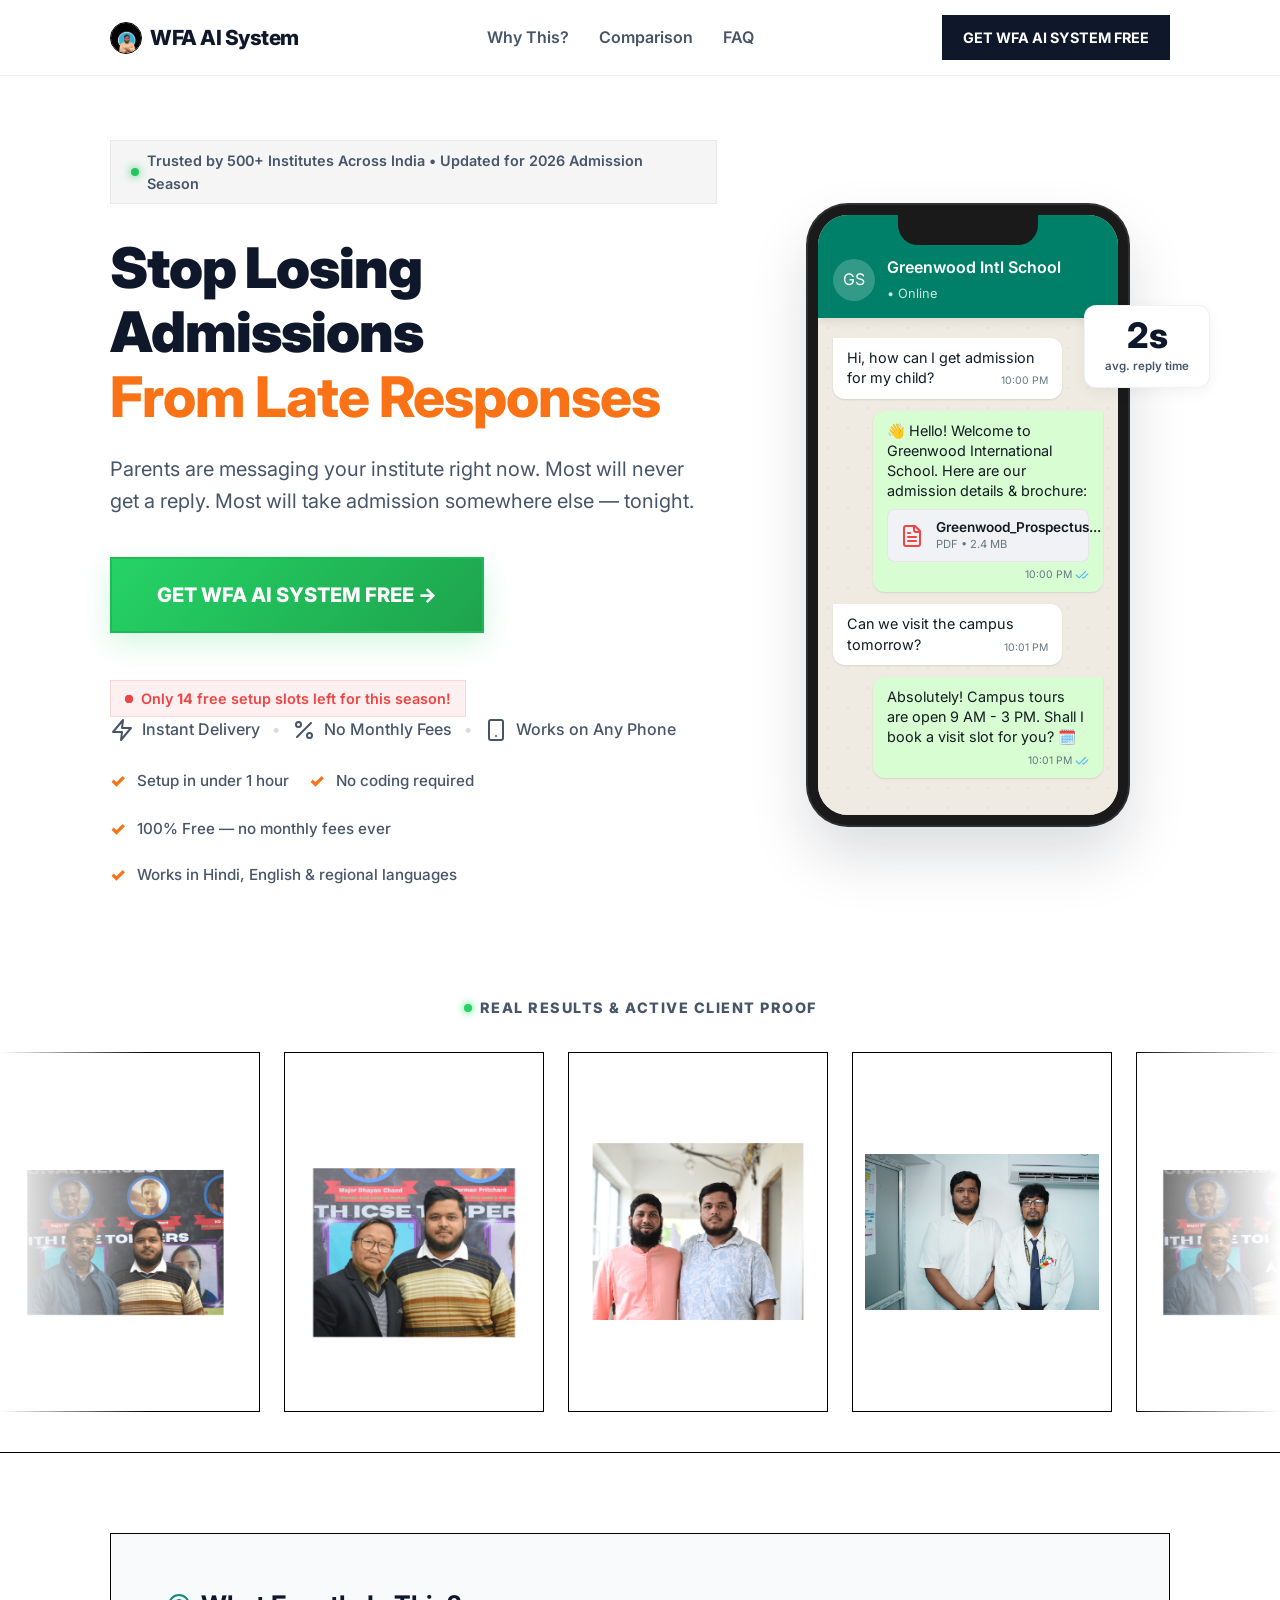
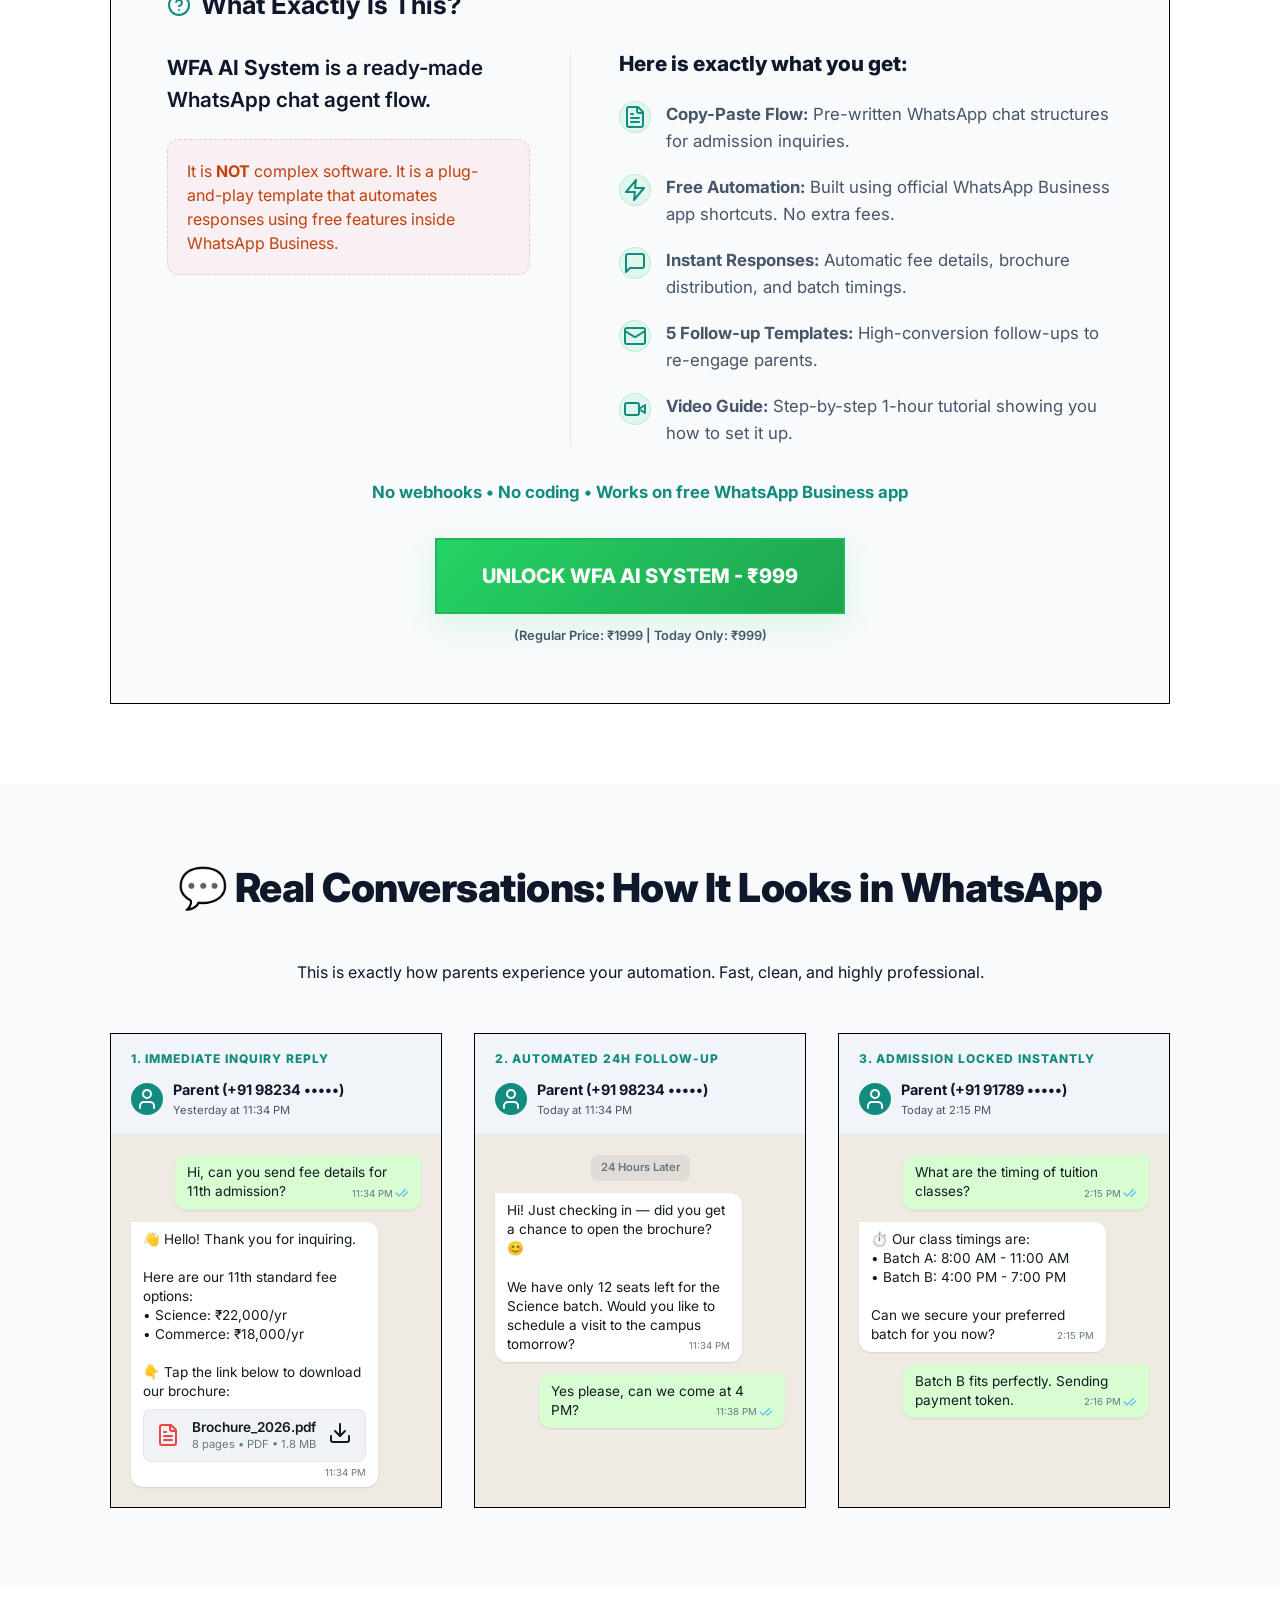
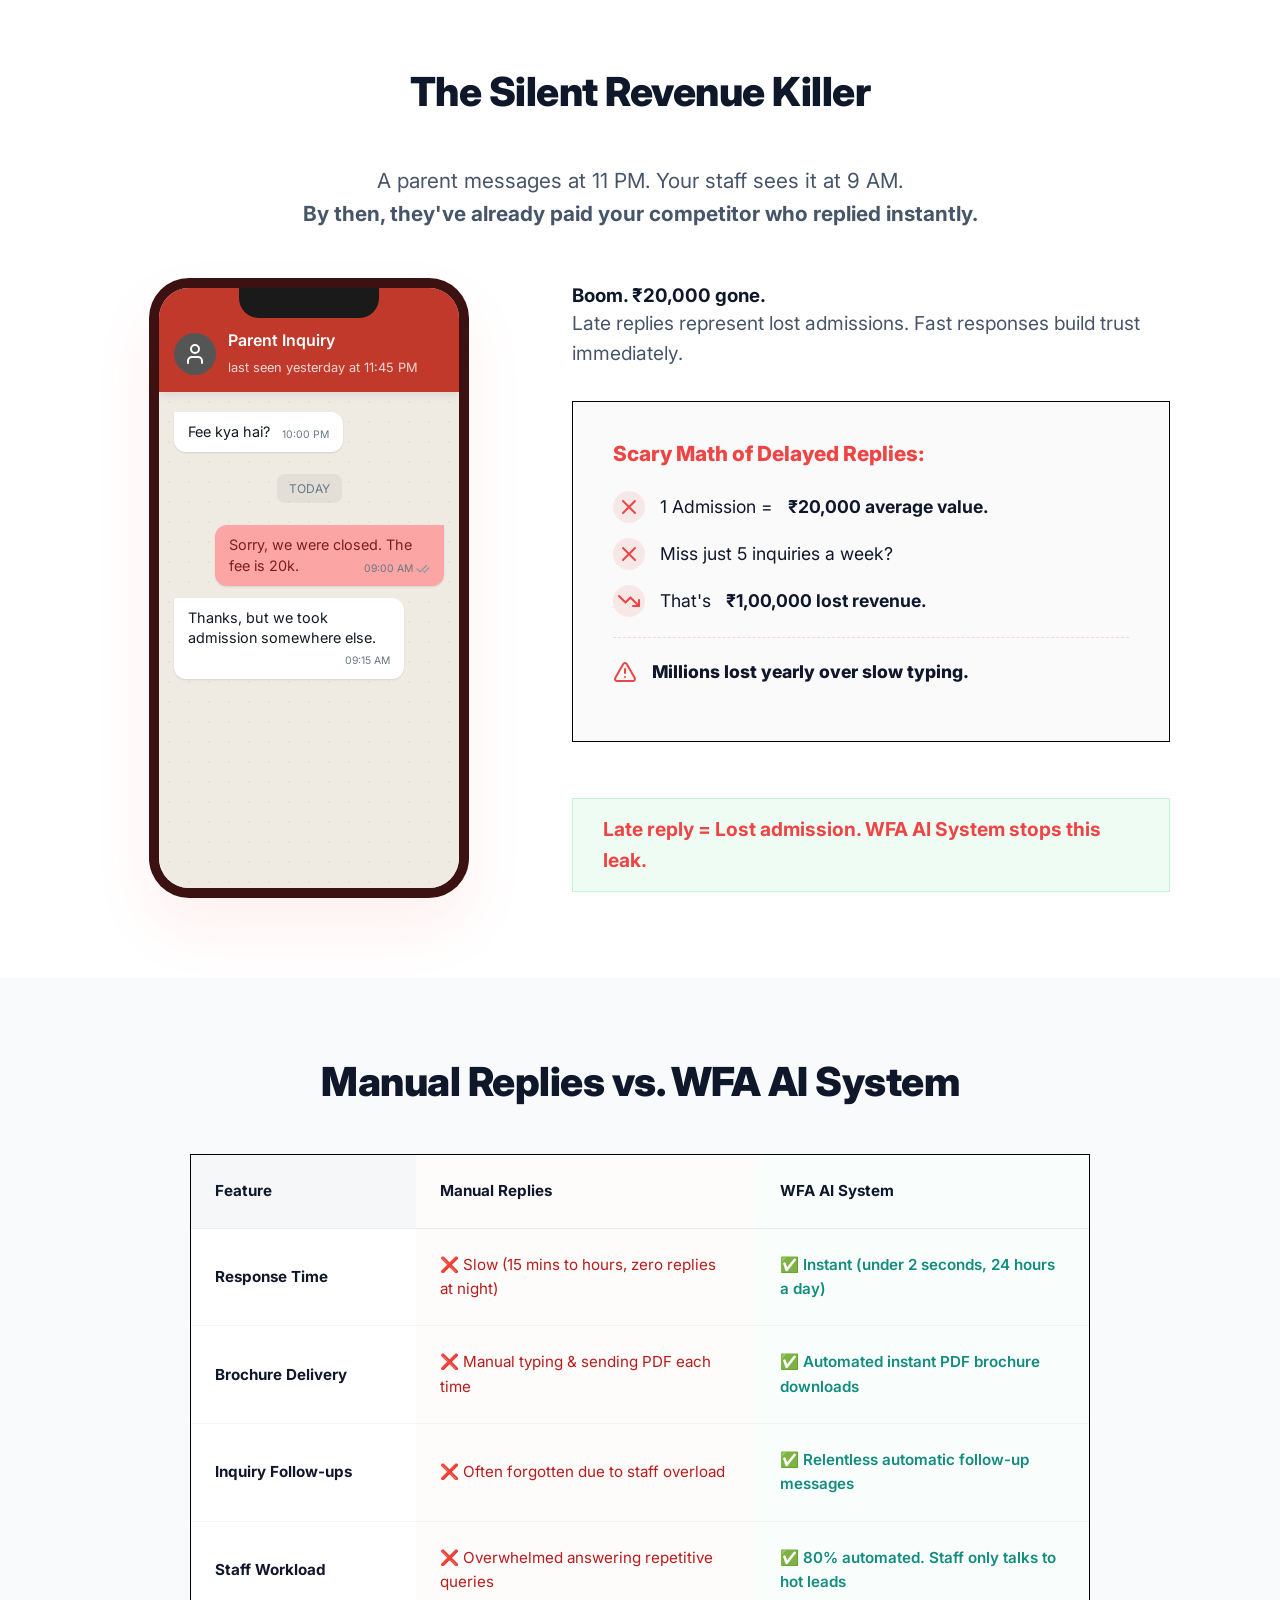
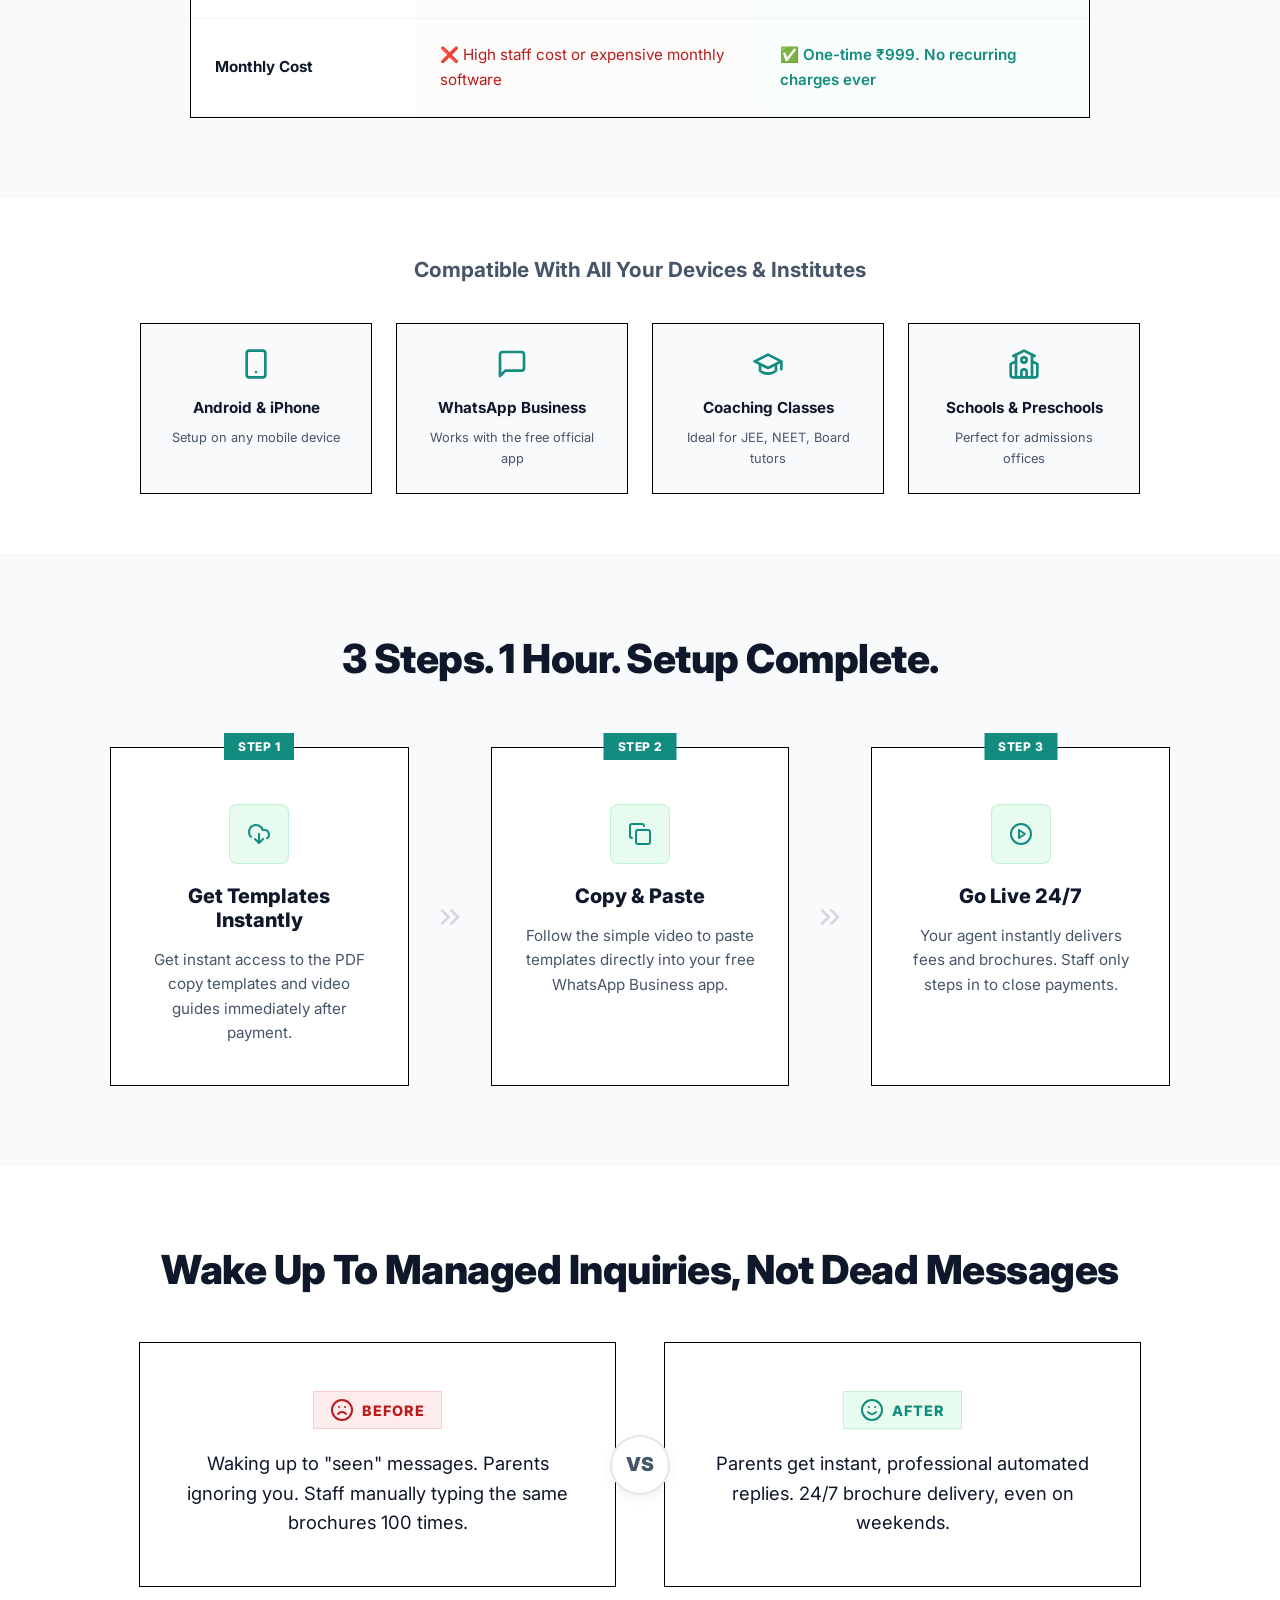
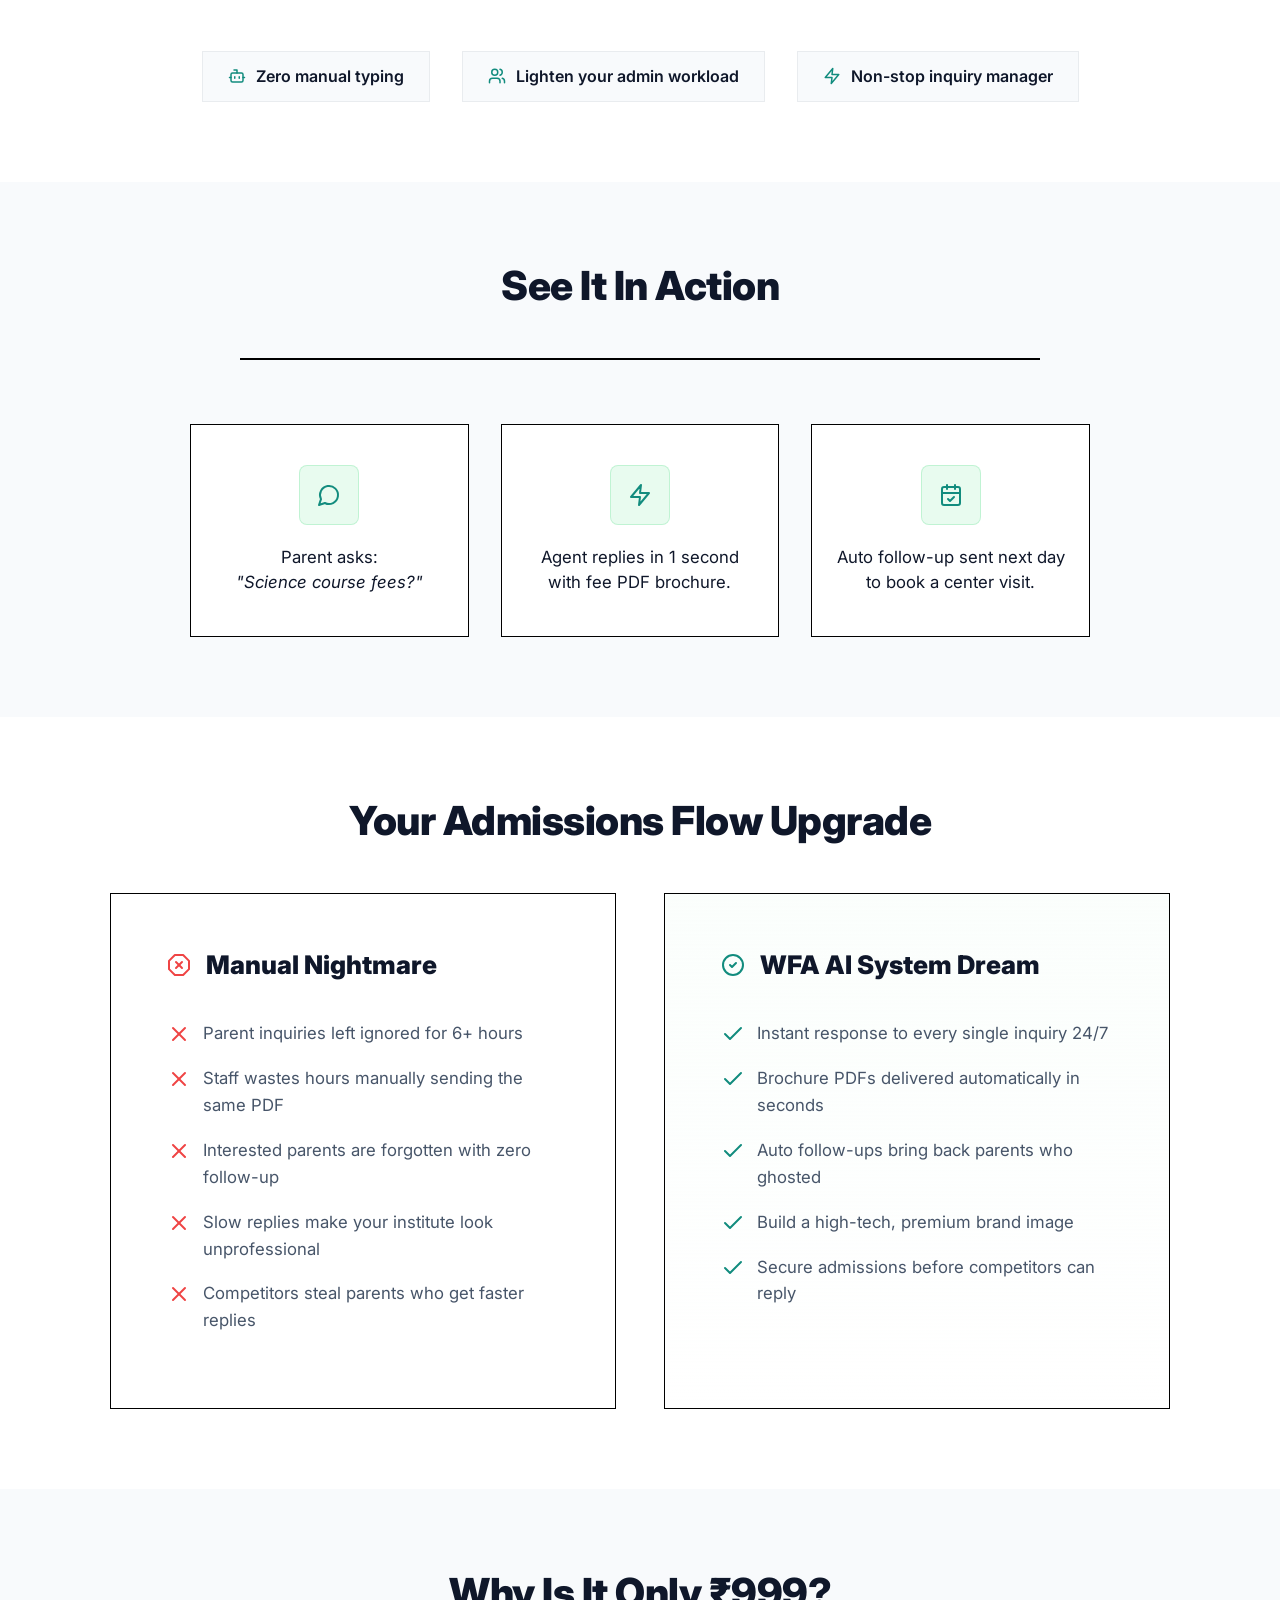
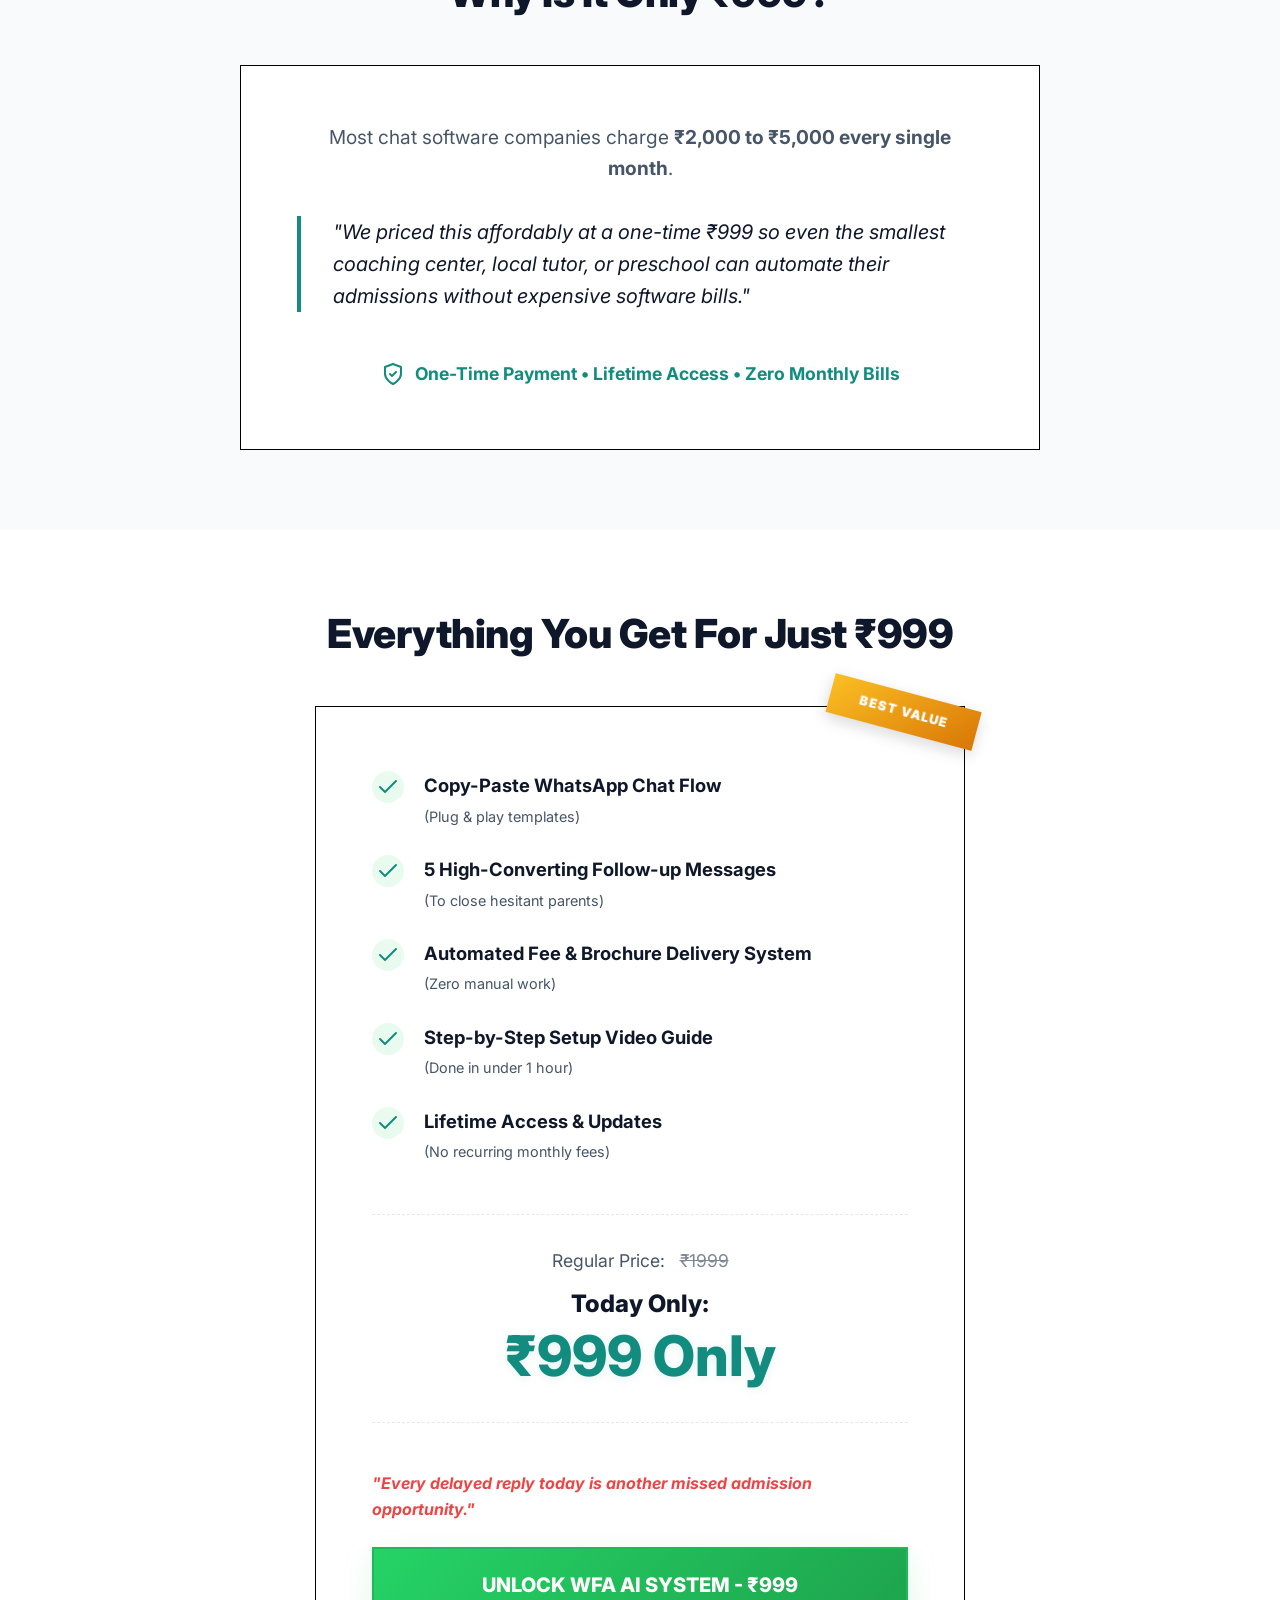
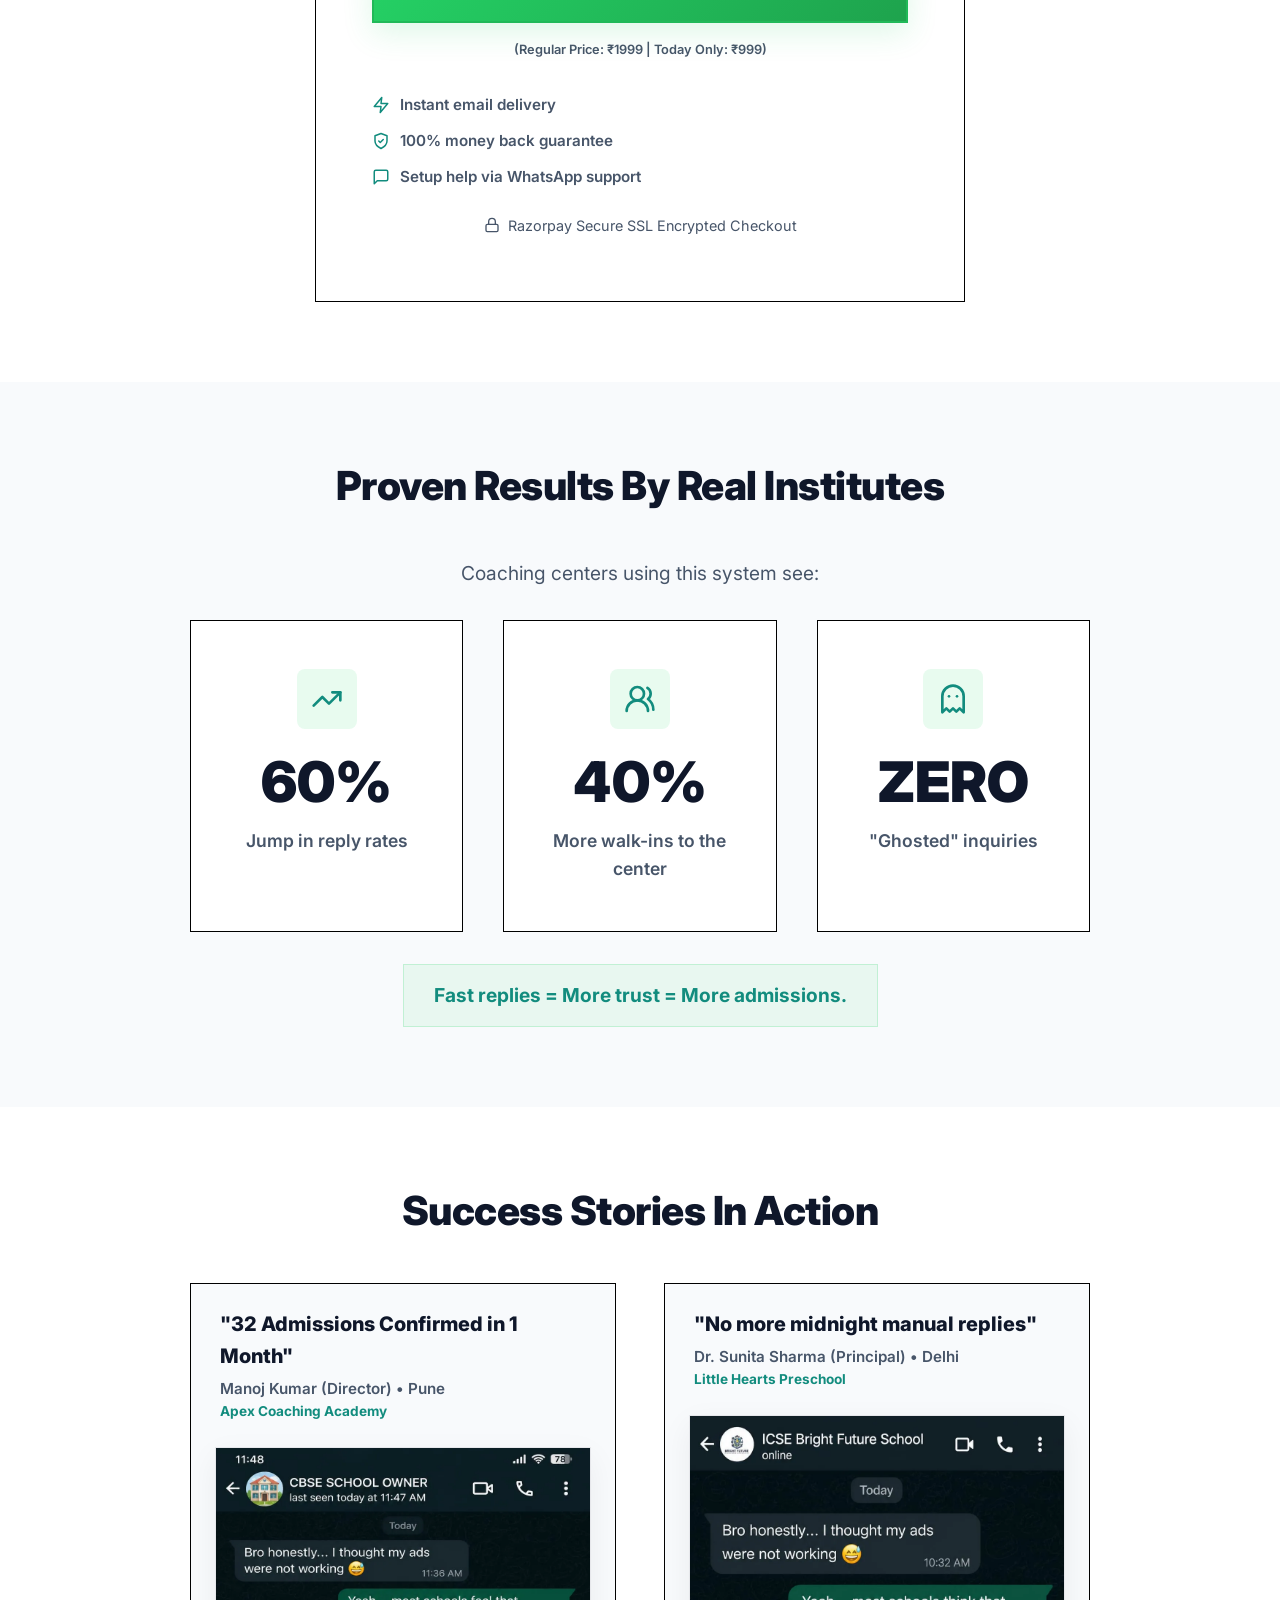
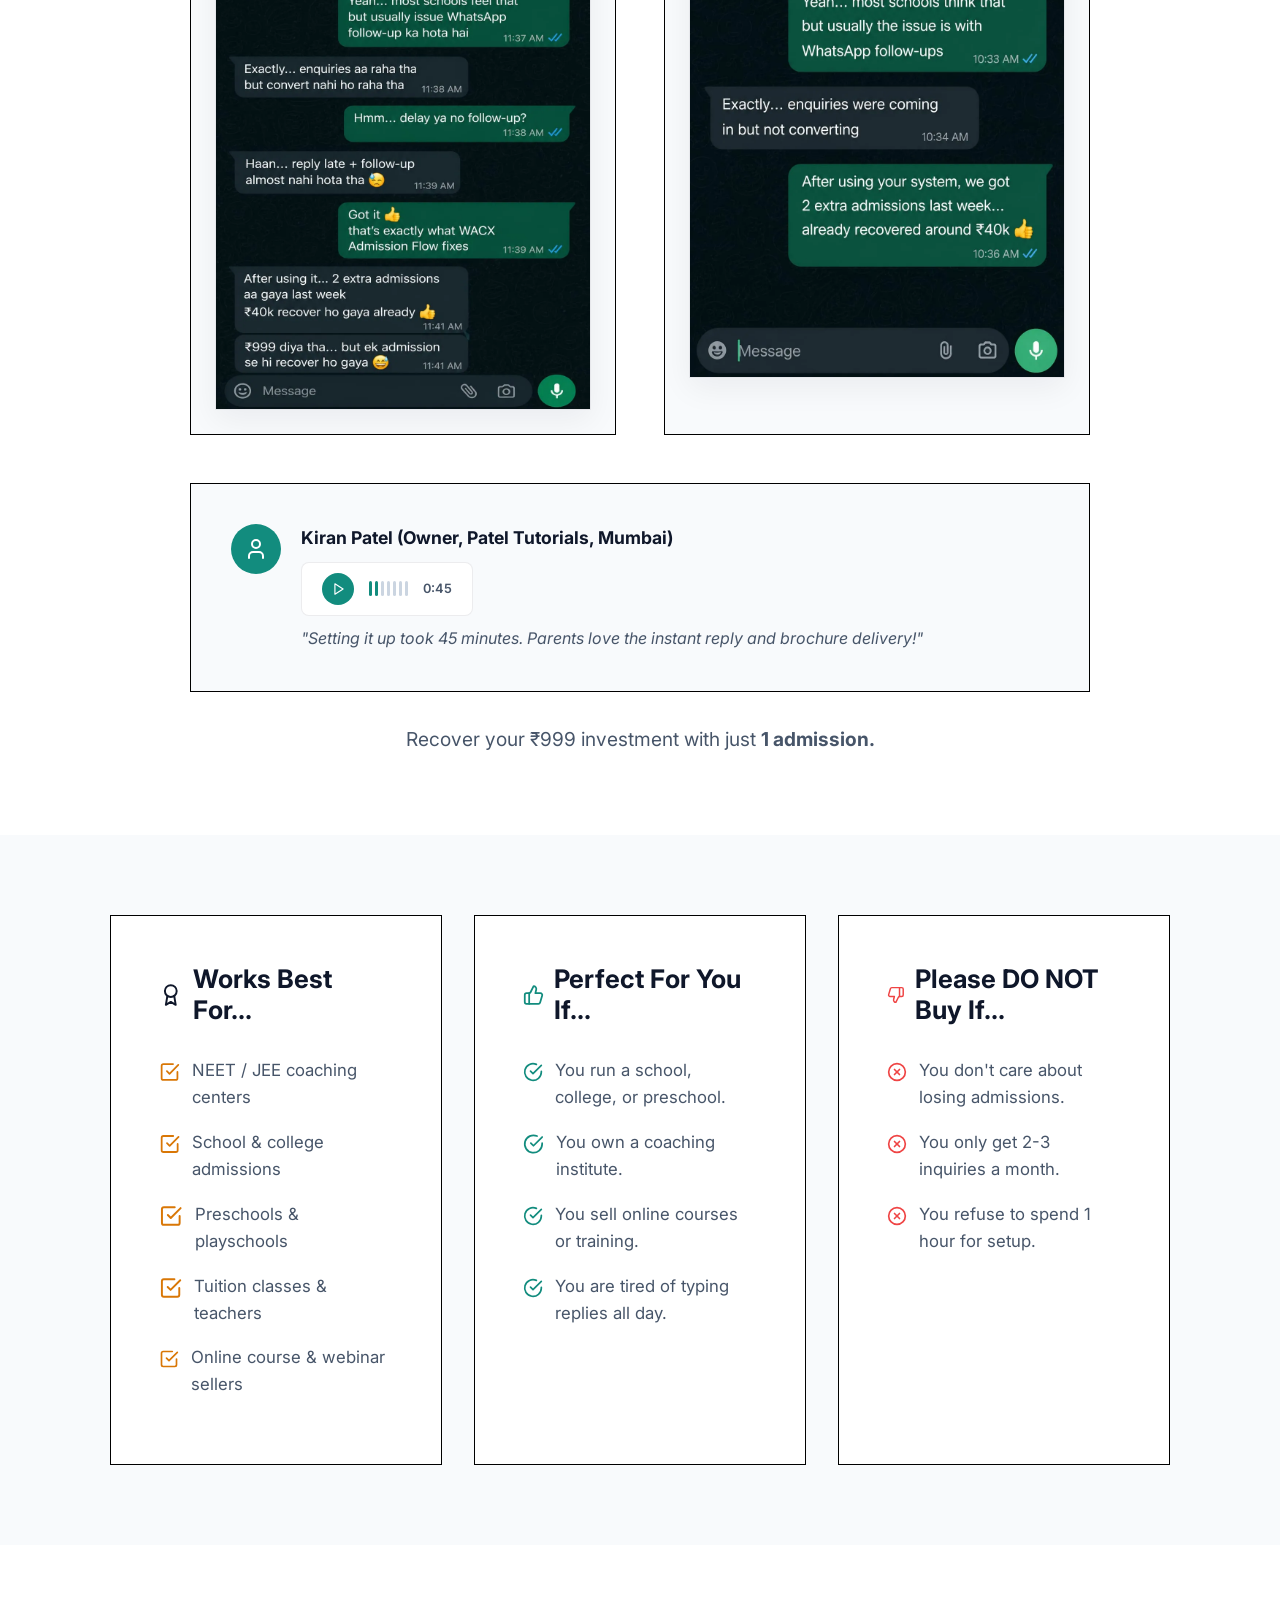
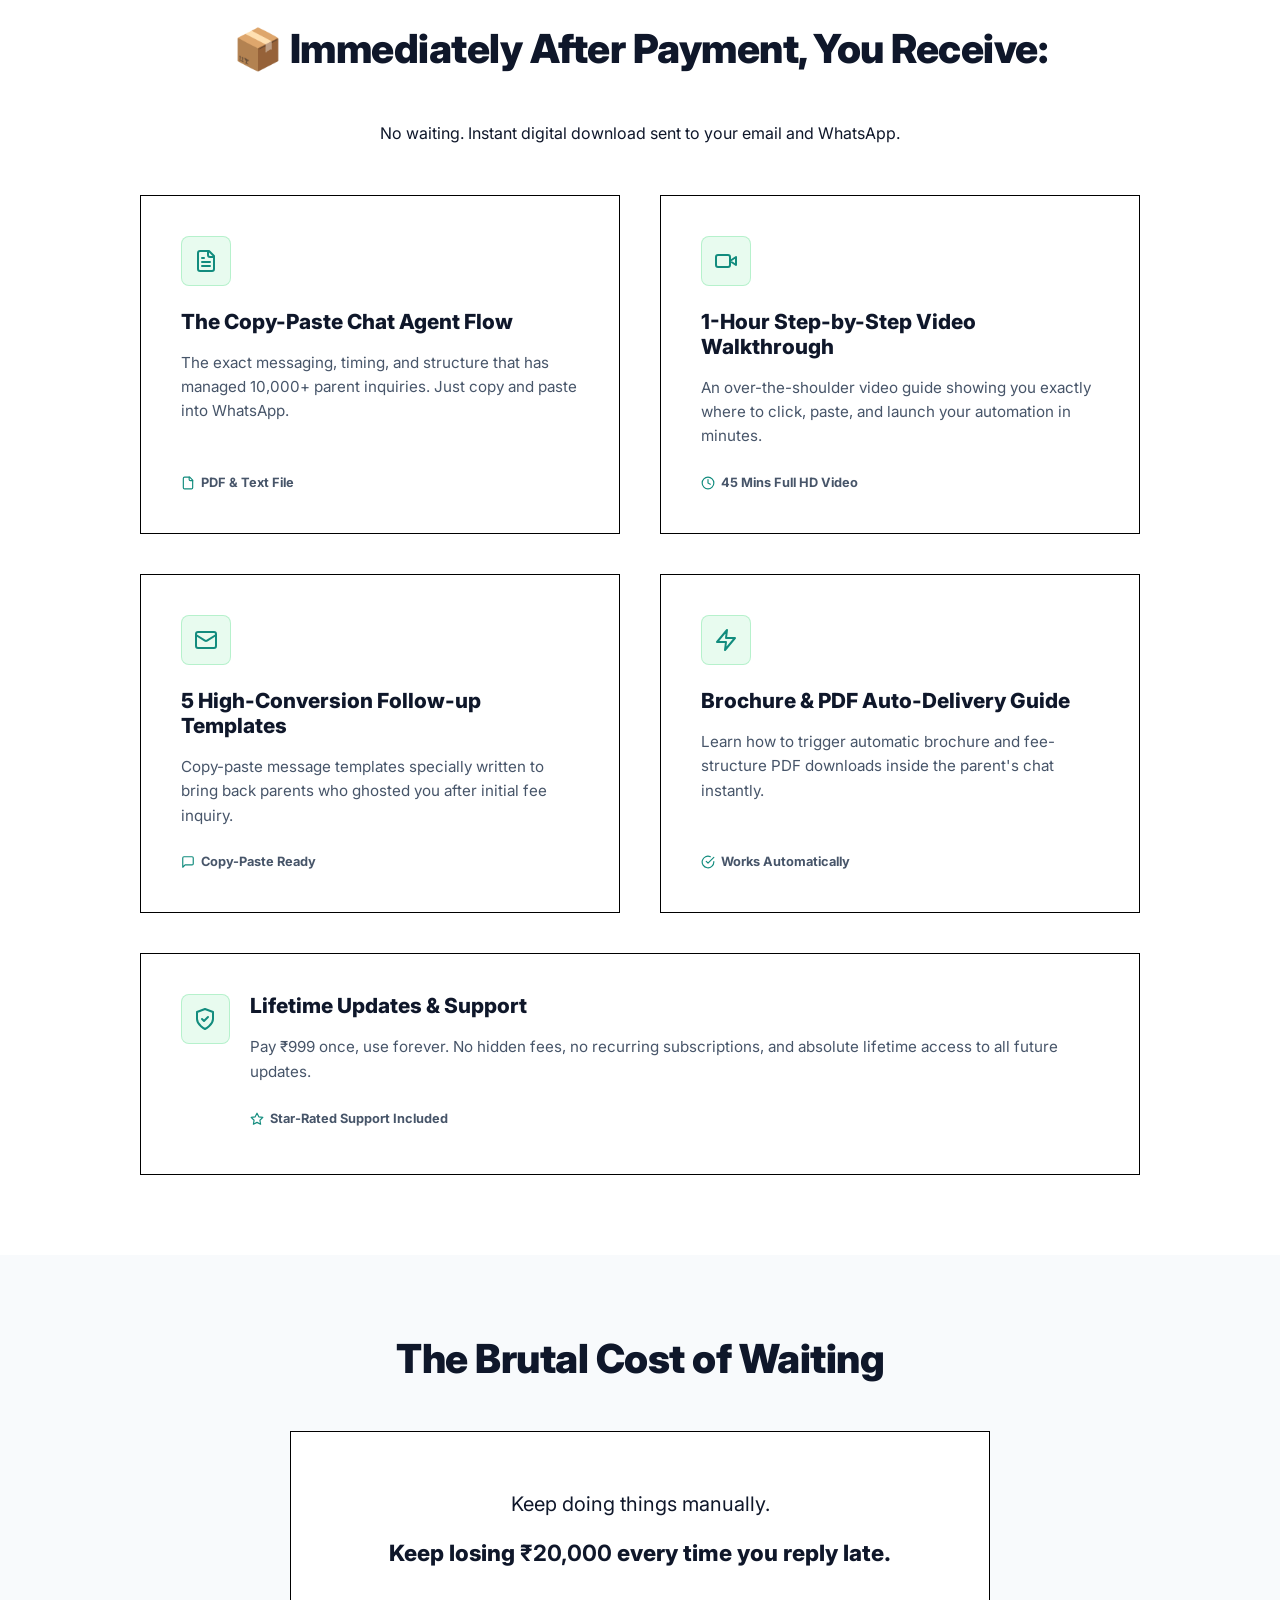
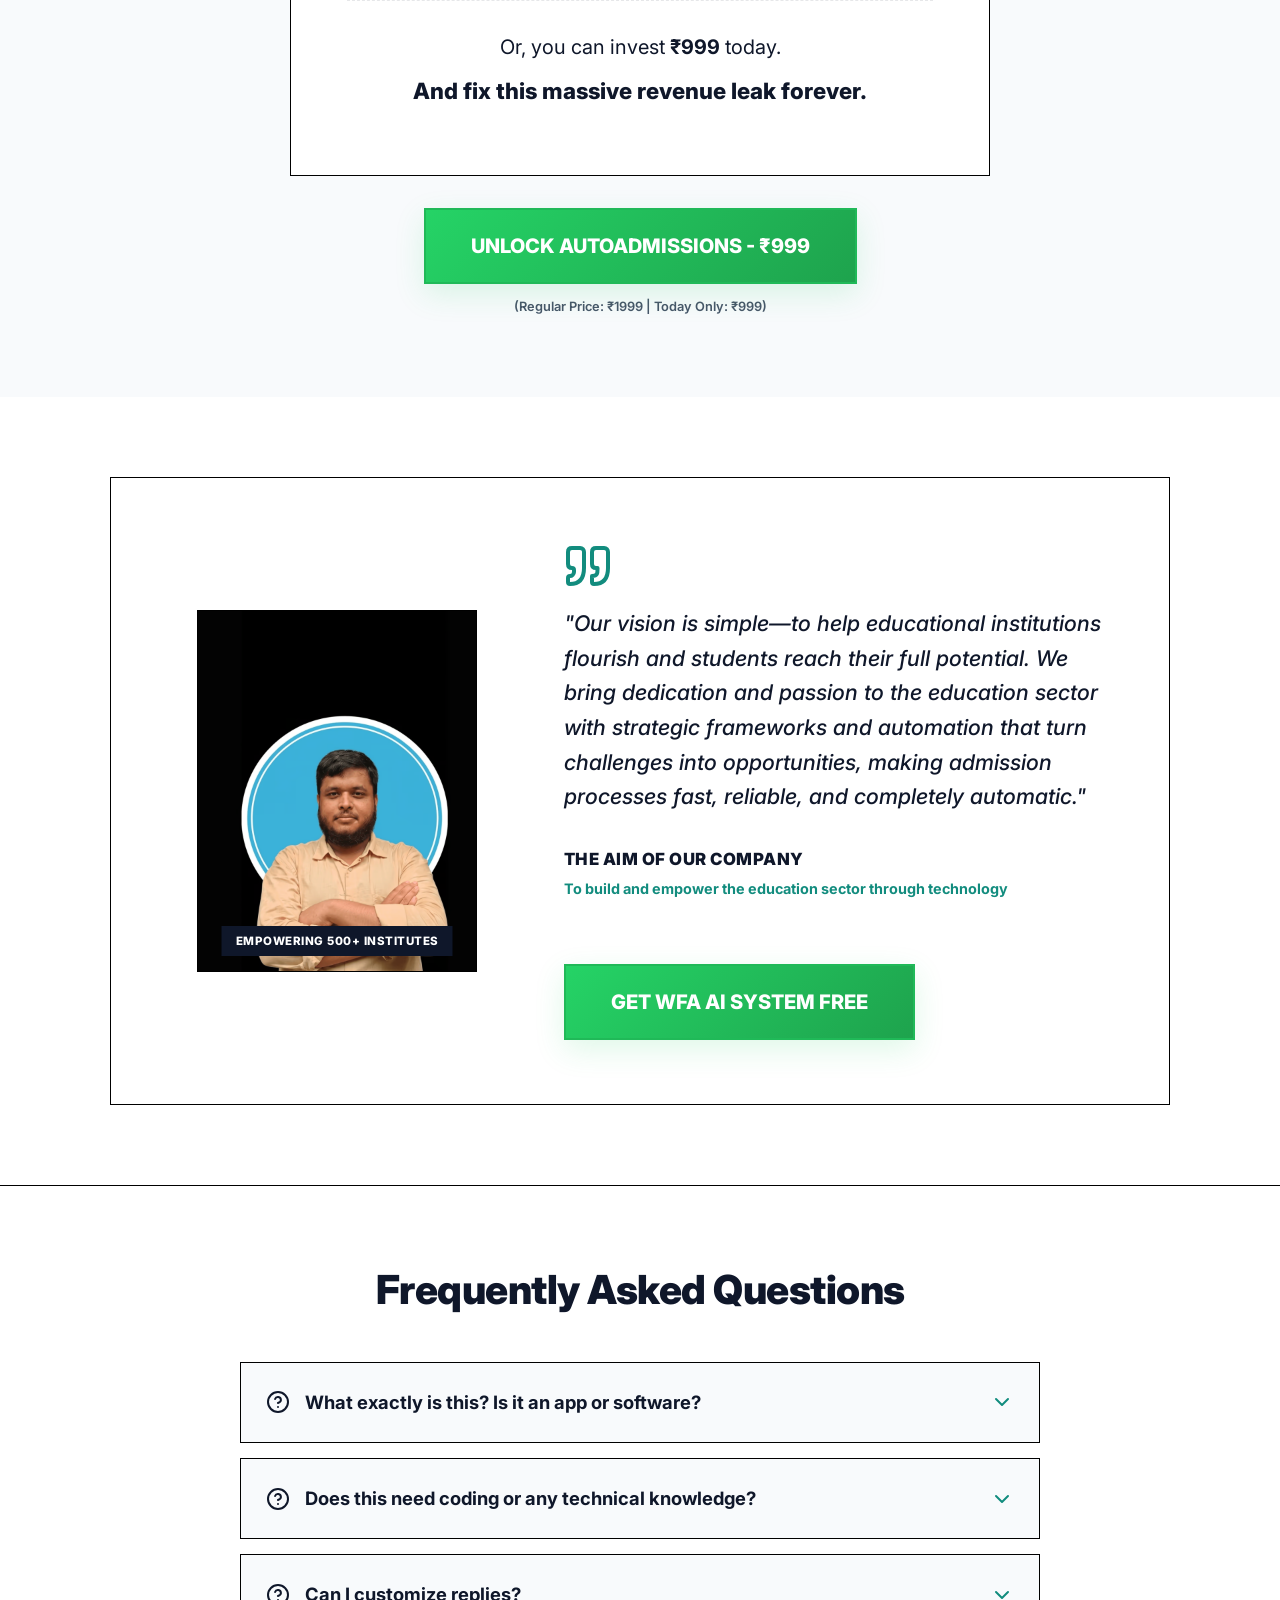
==== commit a00b73aa: "Update price from 399 to 999" ====
--- a/index.html
+++ b/index.html
@@ -175,8 +175,8 @@
                 </div>
                 <div class="what-is-this-footer text-center">
                     <p class="footnote-highlight">No webhooks • No coding • Works on free WhatsApp Business app</p>
-                    <a href="#buy" class="cta-button primary pulse mt-4" style="max-width: 450px; display: inline-block;">UNLOCK WFA AI SYSTEM - ₹399</a>
-                    <p class="cta-sub-price">(Regular Price: ₹1999 | Today Only: ₹399)</p>
+                    <a href="#buy" class="cta-button primary pulse mt-4" style="max-width: 450px; display: inline-block;">UNLOCK WFA AI SYSTEM - ₹999</a>
+                    <p class="cta-sub-price">(Regular Price: ₹1999 | Today Only: ₹999)</p>
                 </div>
             </div>
         </div>
@@ -356,7 +356,7 @@
                         <tr>
                             <td class="table-feature">Monthly Cost</td>
                             <td class="manual-cell">❌ High staff cost or expensive monthly software</td>
-                            <td class="auto-cell">✅ One-time ₹399. No recurring charges ever</td>
+                            <td class="auto-cell">✅ One-time ₹999. No recurring charges ever</td>
                         </tr>
                     </tbody>
                 </table>
@@ -511,14 +511,14 @@
         </div>
     </section>
 
-    <!-- NEW SECTION: WHY ₹399? -->
+    <!-- NEW SECTION: WHY ₹999? -->
     <section class="why-pricing-section scroll-anim" id="why-pricing">
         <div class="container text-center">
-            <h2 class="section-title">Why Is It Only ₹399?</h2>
+            <h2 class="section-title">Why Is It Only ₹999?</h2>
             <div class="pricing-explanation-card glass-panel">
                 <p class="lead-text">Most chat software companies charge <strong>₹2,000 to ₹5,000 every single month</strong>.</p>
                 <div class="quote-box">
-                    <p>"We priced this affordably at a one-time ₹399 so even the smallest coaching center, local tutor, or preschool can automate their admissions without expensive software bills."</p>
+                    <p>"We priced this affordably at a one-time ₹999 so even the smallest coaching center, local tutor, or preschool can automate their admissions without expensive software bills."</p>
                 </div>
                 <p class="pricing-badge"><i data-lucide="shield-check" class="icon-green"></i> One-Time Payment • Lifetime Access • Zero Monthly Bills</p>
             </div>
@@ -528,7 +528,7 @@
     <!-- 6. OFFER STACK -->
     <section class="offer-section" id="buy">
         <div class="container">
-            <h2 class="section-title text-center scroll-anim">Everything You Get For Just ₹399</h2>
+            <h2 class="section-title text-center scroll-anim">Everything You Get For Just ₹999</h2>
             <div class="offer-box glass-panel glowing-border scroll-anim delay-1">
                 <div class="ribbon"><span>BEST VALUE</span></div>
                 <ul class="offer-list">
@@ -540,12 +540,12 @@
                 </ul>
                 <div class="price-box">
                     <p class="total-value">Regular Price: <span class="strikethrough">₹1999</span></p>
-                    <p class="final-price">Today Only: <span>₹399 Only</span></p>
+                    <p class="final-price">Today Only: <span>₹999 Only</span></p>
                 </div>
                 
                 <p class="urgency-warning-line">"Every delayed reply today is another missed admission opportunity."</p>
-                <a href="#buy" class="cta-button primary full-width pulse">UNLOCK WFA AI SYSTEM - ₹399</a>
-                <p class="cta-sub-price" style="text-align: center; margin-top: 10px;">(Regular Price: ₹1999 | Today Only: ₹399)</p>
+                <a href="#buy" class="cta-button primary full-width pulse">UNLOCK WFA AI SYSTEM - ₹999</a>
+                <p class="cta-sub-price" style="text-align: center; margin-top: 10px;">(Regular Price: ₹1999 | Today Only: ₹999)</p>
                 
                 <!-- Trust checkout indicators -->
                 <div class="checkout-trust-elements">
@@ -635,7 +635,7 @@
                 </div>
             </div>
             
-            <p class="text-center mt-4 lead-text scroll-anim delay-2">Recover your ₹399 investment with just <strong>1 admission.</strong></p>
+            <p class="text-center mt-4 lead-text scroll-anim delay-2">Recover your ₹999 investment with just <strong>1 admission.</strong></p>
         </div>
     </section>
 
@@ -713,7 +713,7 @@
                     <div class="delivery-badge-icon"><i data-lucide="shield-check"></i></div>
                     <div class="full-width-content">
                         <h3>Lifetime Updates & Support</h3>
-                        <p>Pay ₹399 once, use forever. No hidden fees, no recurring subscriptions, and absolute lifetime access to all future updates.</p>
+                        <p>Pay ₹999 once, use forever. No hidden fees, no recurring subscriptions, and absolute lifetime access to all future updates.</p>
                         <span class="delivery-file-info"><i data-lucide="star"></i> Star-Rated Support Included</span>
                     </div>
                 </div>
@@ -729,11 +729,11 @@
                 <p>Keep doing things manually.</p>
                 <p class="highlight-loss">Keep losing <strong>₹20,000</strong> every time you reply late.</p>
                 <hr>
-                <p>Or, you can invest <strong>₹399</strong> today.</p>
+                <p>Or, you can invest <strong>₹999</strong> today.</p>
                 <p class="highlight-win">And fix this massive revenue leak forever.</p>
             </div>
-            <a href="#buy" class="cta-button primary mt-4 pulse">UNLOCK AUTOADMISSIONS - ₹399</a>
-            <p class="cta-sub-price">(Regular Price: ₹1999 | Today Only: ₹399)</p>
+            <a href="#buy" class="cta-button primary mt-4 pulse">UNLOCK AUTOADMISSIONS - ₹999</a>
+            <p class="cta-sub-price">(Regular Price: ₹1999 | Today Only: ₹999)</p>
         </div>
     </section>
 
@@ -834,7 +834,7 @@
                         <i data-lucide="chevron-down" class="arrow"></i>
                     </div>
                     <div class="faq-answer">
-                        <p>No. You pay ₹399 once. You get lifetime access. No monthly bills, no renewals, and no hidden charges.</p>
+                        <p>No. You pay ₹999 once. You get lifetime access. No monthly bills, no renewals, and no hidden charges.</p>
                     </div>
                 </div>
                 <div class="faq-item glass-panel">
@@ -855,10 +855,10 @@
         <div class="container scroll-anim">
             <h2>Don't Let Another Parent Go To Your Competitor</h2>
             <p class="lead-text mt-4">Every minute you wait, a parent is messaging your competitor.</p>
-            <p class="bold-text">Fix this revenue leak today for a one-time ₹399 investment.</p>
+            <p class="bold-text">Fix this revenue leak today for a one-time ₹999 investment.</p>
             <p class="glowing-text">Lock your admissions right now.</p>
-            <a href="#buy" class="cta-button primary pulse mt-4">UNLOCK WFA AI SYSTEM - ₹399</a>
-            <p class="cta-sub-price">(Regular Price: ₹1999 | Today Only: ₹399)</p>
+            <a href="#buy" class="cta-button primary pulse mt-4">UNLOCK WFA AI SYSTEM - ₹999</a>
+            <p class="cta-sub-price">(Regular Price: ₹1999 | Today Only: ₹999)</p>
         </div>
     </footer>
 
@@ -896,8 +896,8 @@
                 <input type="hidden" name="utm_campaign" id="utm_campaign" value="">
                 <input type="hidden" name="utm_content" id="utm_content" value="">
                 <input type="hidden" name="utm_term" id="utm_term" value="">
-                <button type="submit" class="cta-button primary full-width mt-4 pulse">Unlock WFA AI System - ₹399</button>
-                <p class="cta-sub-price" style="text-align: center; margin-top: 8px; font-size: 0.72rem; font-weight: 500;">(Regular Price: ₹1999 | Today Only: ₹399)</p>
+                <button type="submit" class="cta-button primary full-width mt-4 pulse">Unlock WFA AI System - ₹999</button>
+                <p class="cta-sub-price" style="text-align: center; margin-top: 8px; font-size: 0.72rem; font-weight: 500;">(Regular Price: ₹1999 | Today Only: ₹999)</p>
                 
                 <div class="checkout-trust-elements modal-trust">
                     <div class="trust-badge-item"><i data-lucide="zap" class="icon-green"></i> Instant email delivery</div>
@@ -912,8 +912,8 @@
     
     <!-- STICKY MOBILE CTA -->
     <div class="sticky-mobile-cta" id="stickyMobileCta">
-        <a href="#buy" class="cta-button primary pulse">UNLOCK WFA AI SYSTEM - ₹399</a>
-        <p class="cta-sub-price" style="text-align: center; margin-top: 4px; font-size: 0.68rem; font-weight: 500;">(Regular Price: ₹1999 | Today Only: ₹399)</p>
+        <a href="#buy" class="cta-button primary pulse">UNLOCK WFA AI SYSTEM - ₹999</a>
+        <p class="cta-sub-price" style="text-align: center; margin-top: 4px; font-size: 0.68rem; font-weight: 500;">(Regular Price: ₹1999 | Today Only: ₹999)</p>
     </div>
 
     <script src="script-v3.js" defer></script>
--- a/styles-v1.css
+++ b/styles-v1.css
@@ -1119,7 +1119,7 @@
 .good-card ul li i,
 .good-card ul li svg { color: var(--primary-dark); min-width: 24px; margin-top: 2px; }
 
-/* WHY ₹399? SECTION */
+/* WHY ₹999? SECTION */
 .why-pricing-section {
     padding: 80px 0;
     background: #f8fafc;
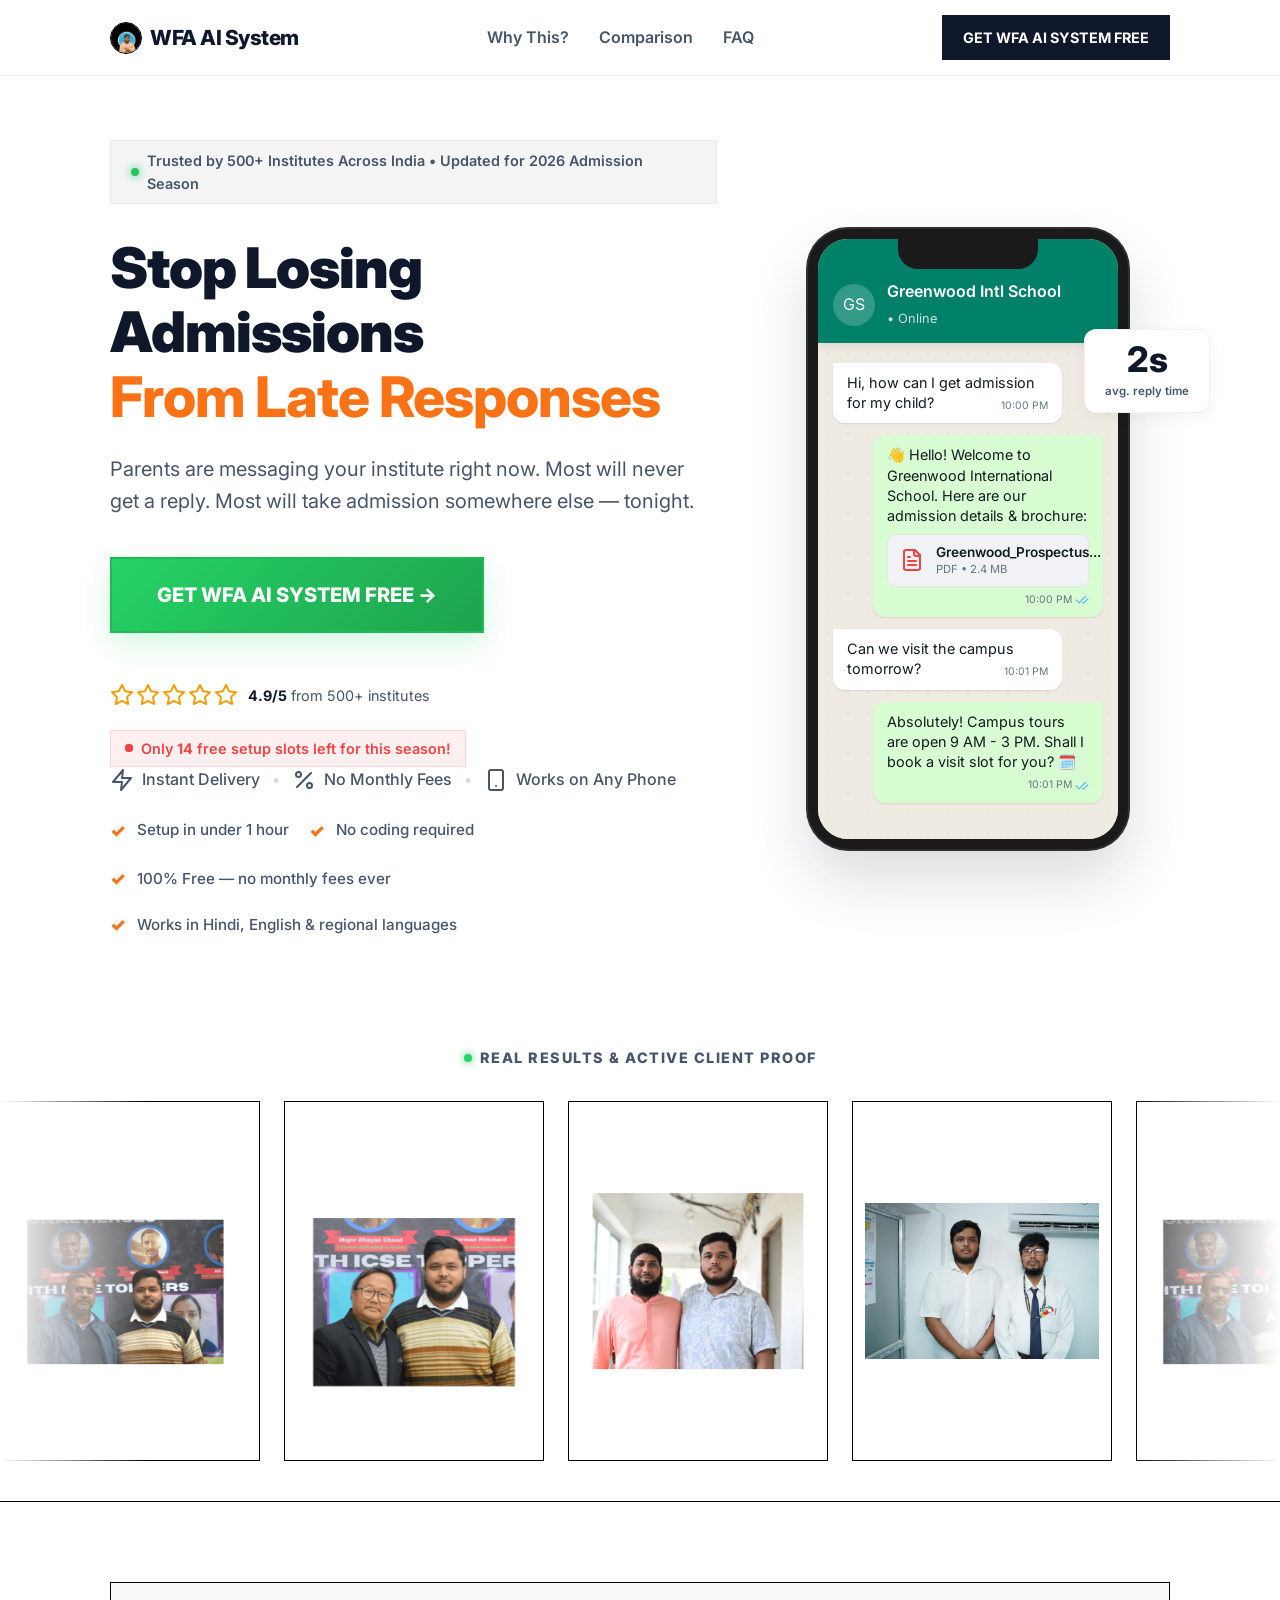
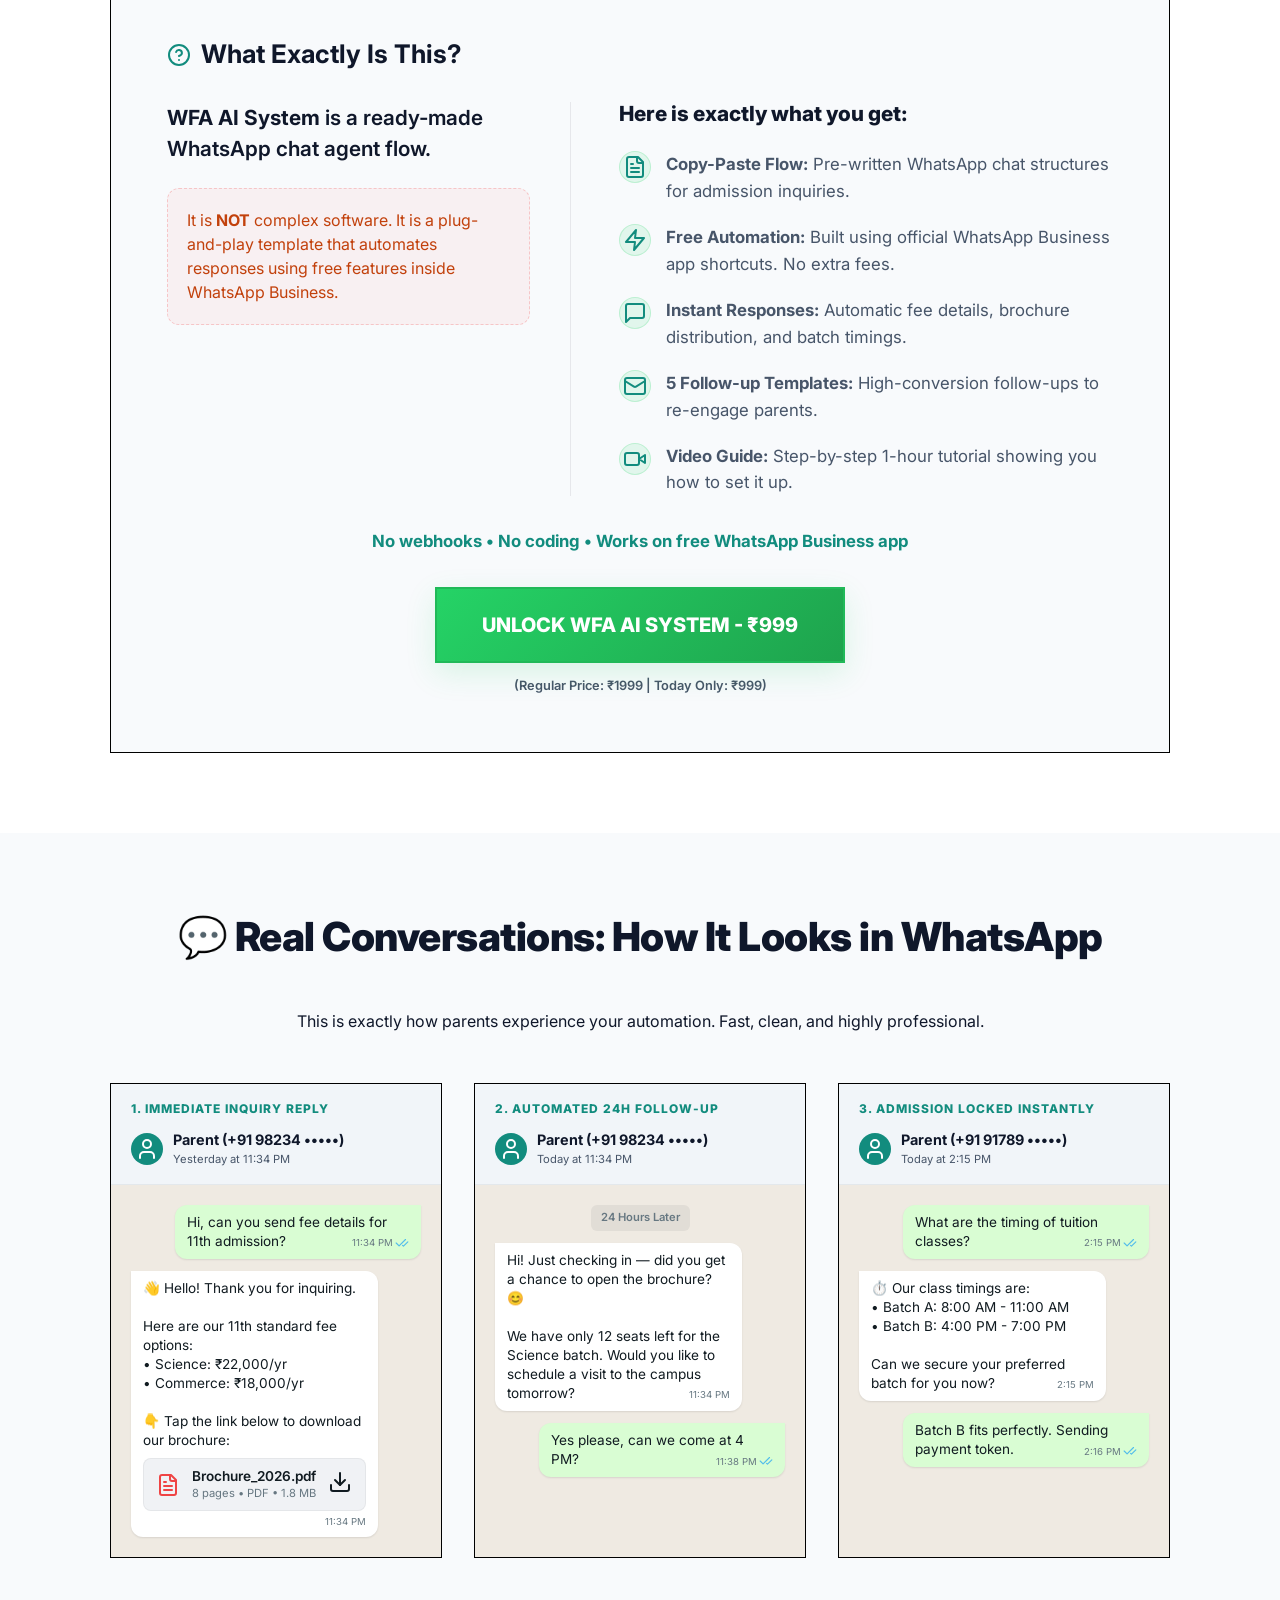
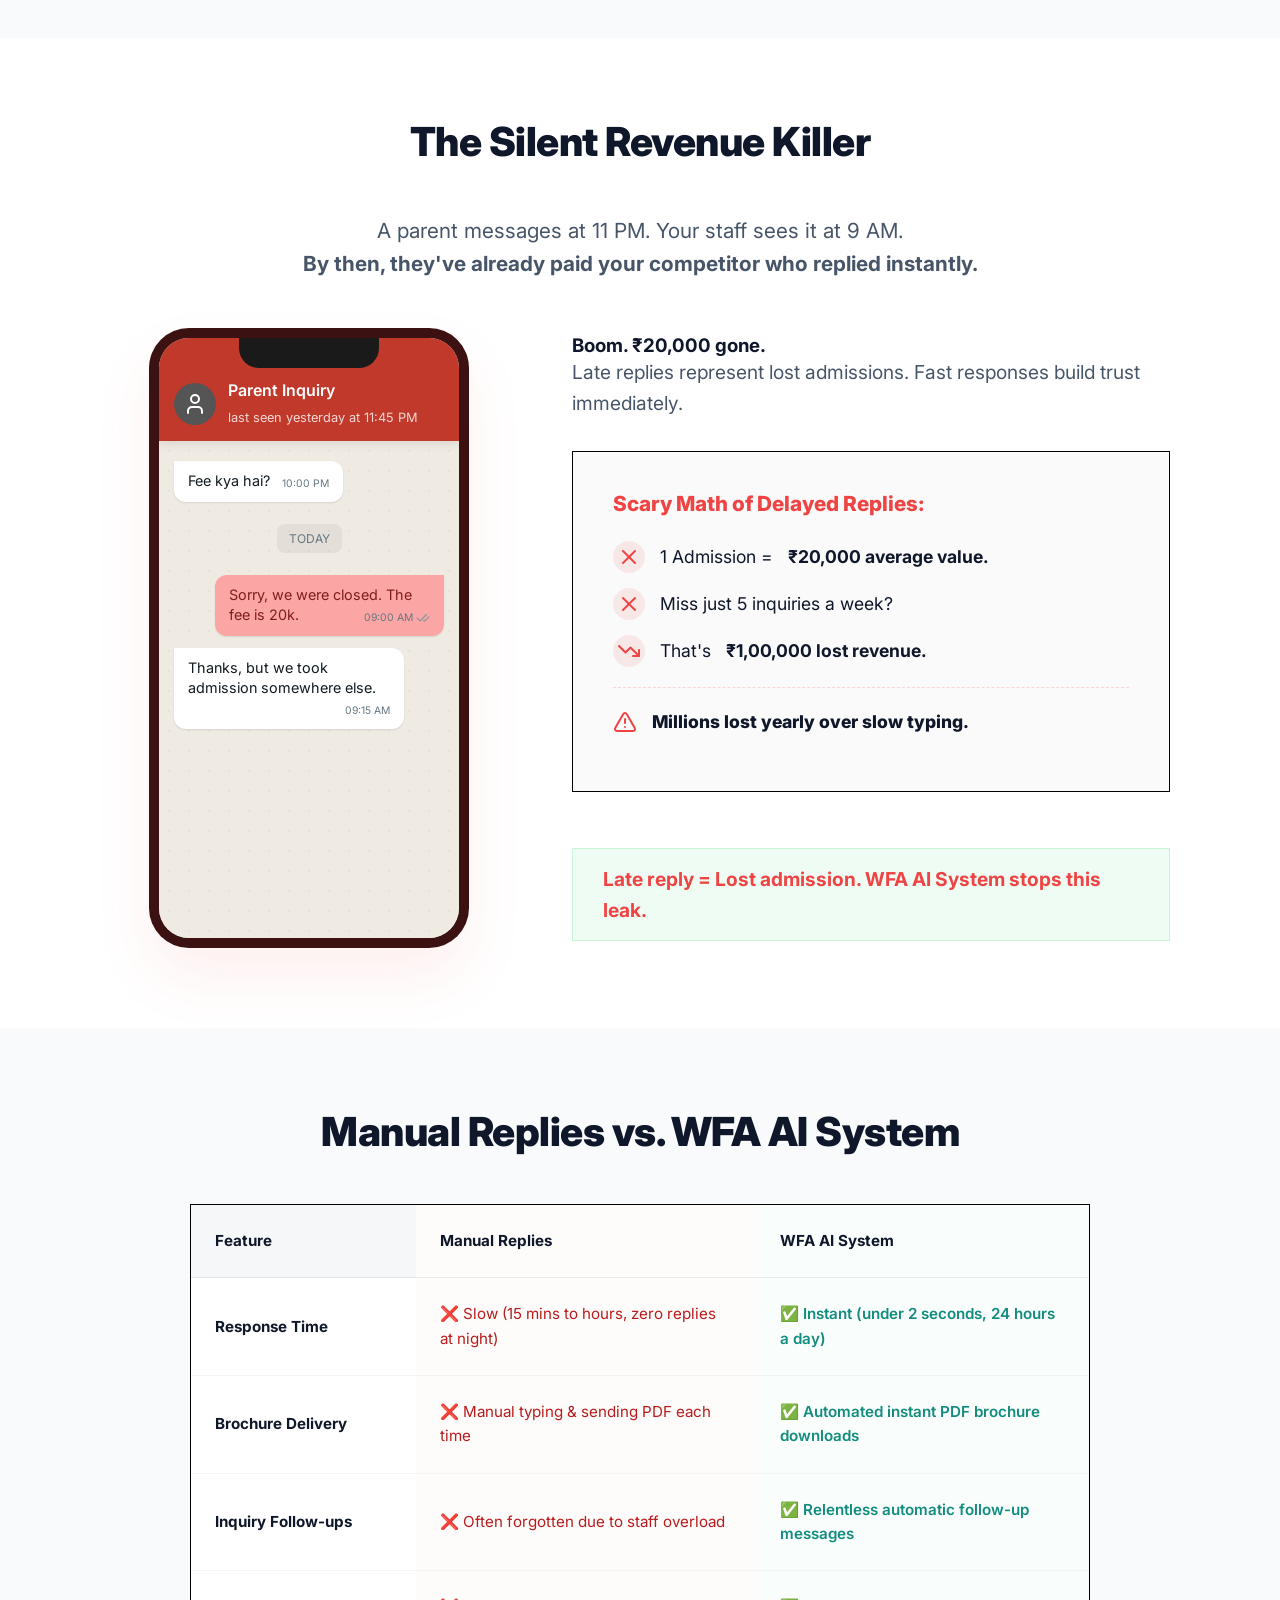
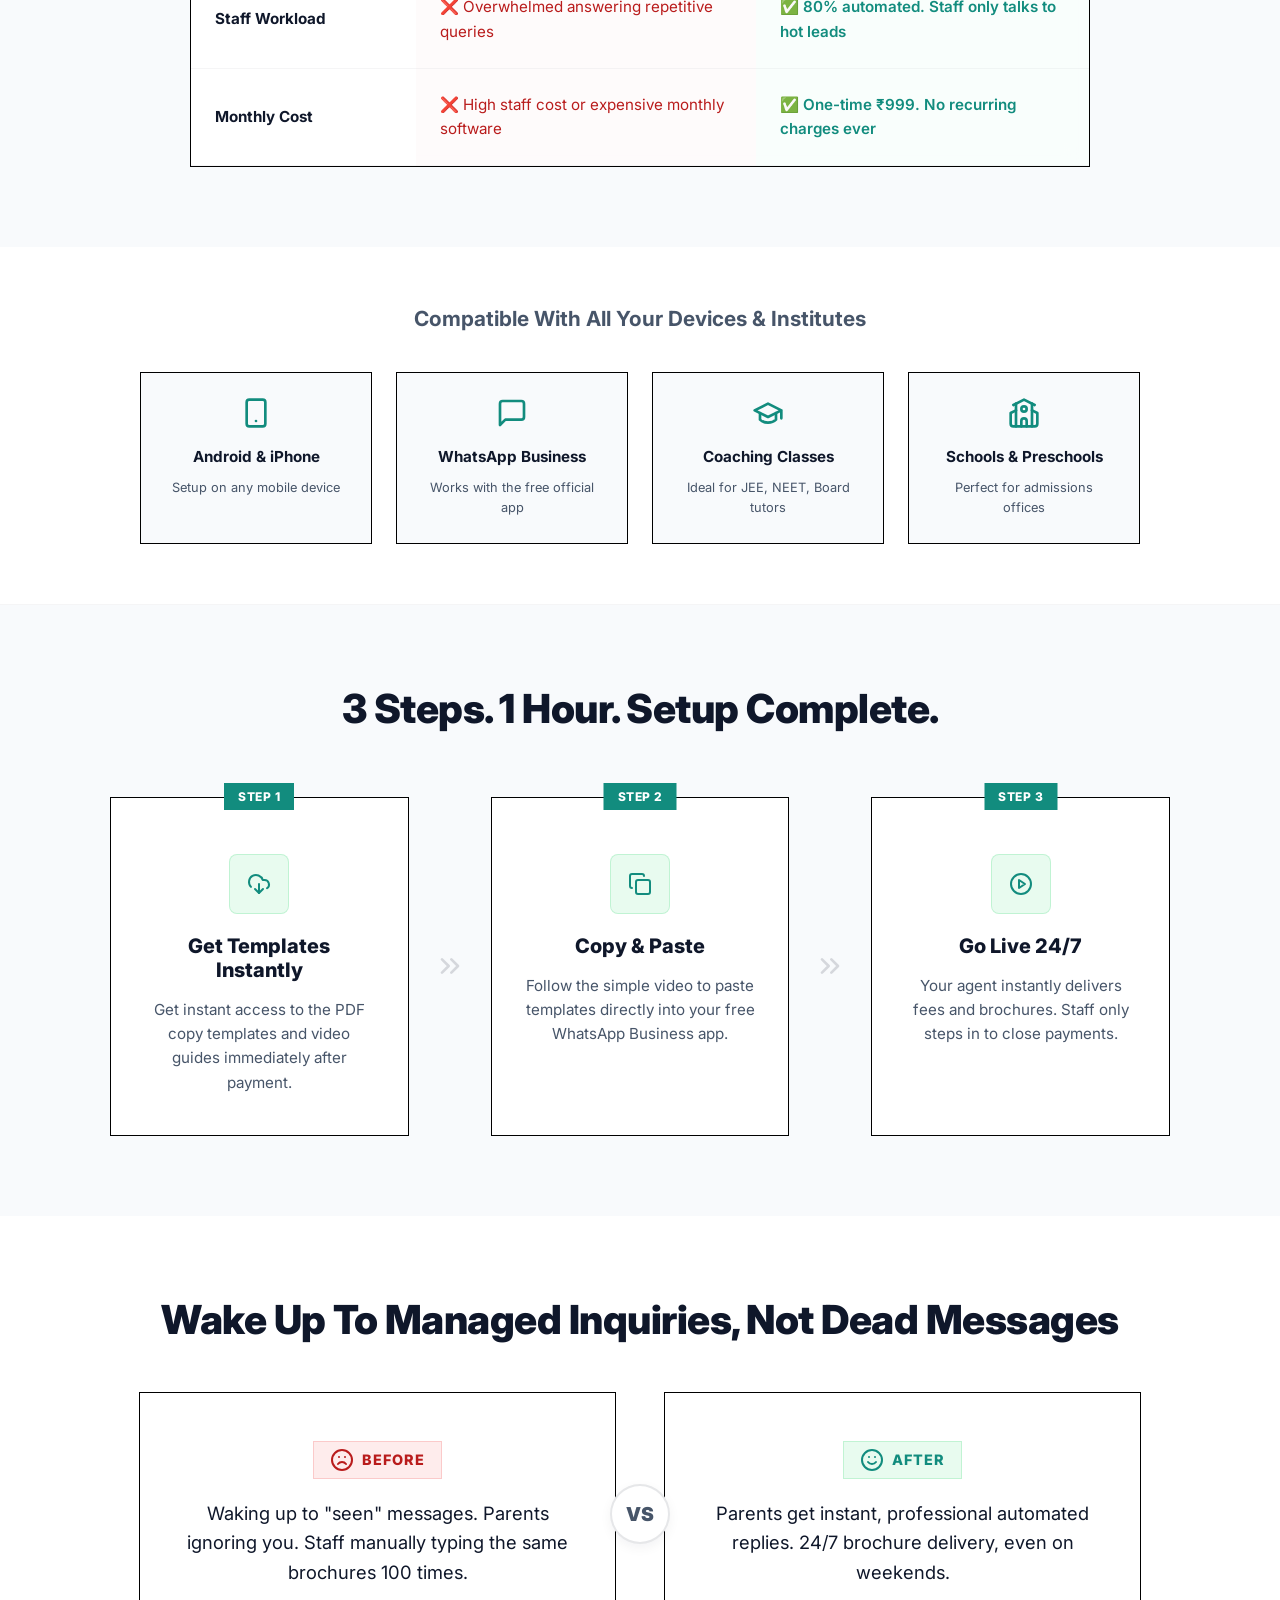
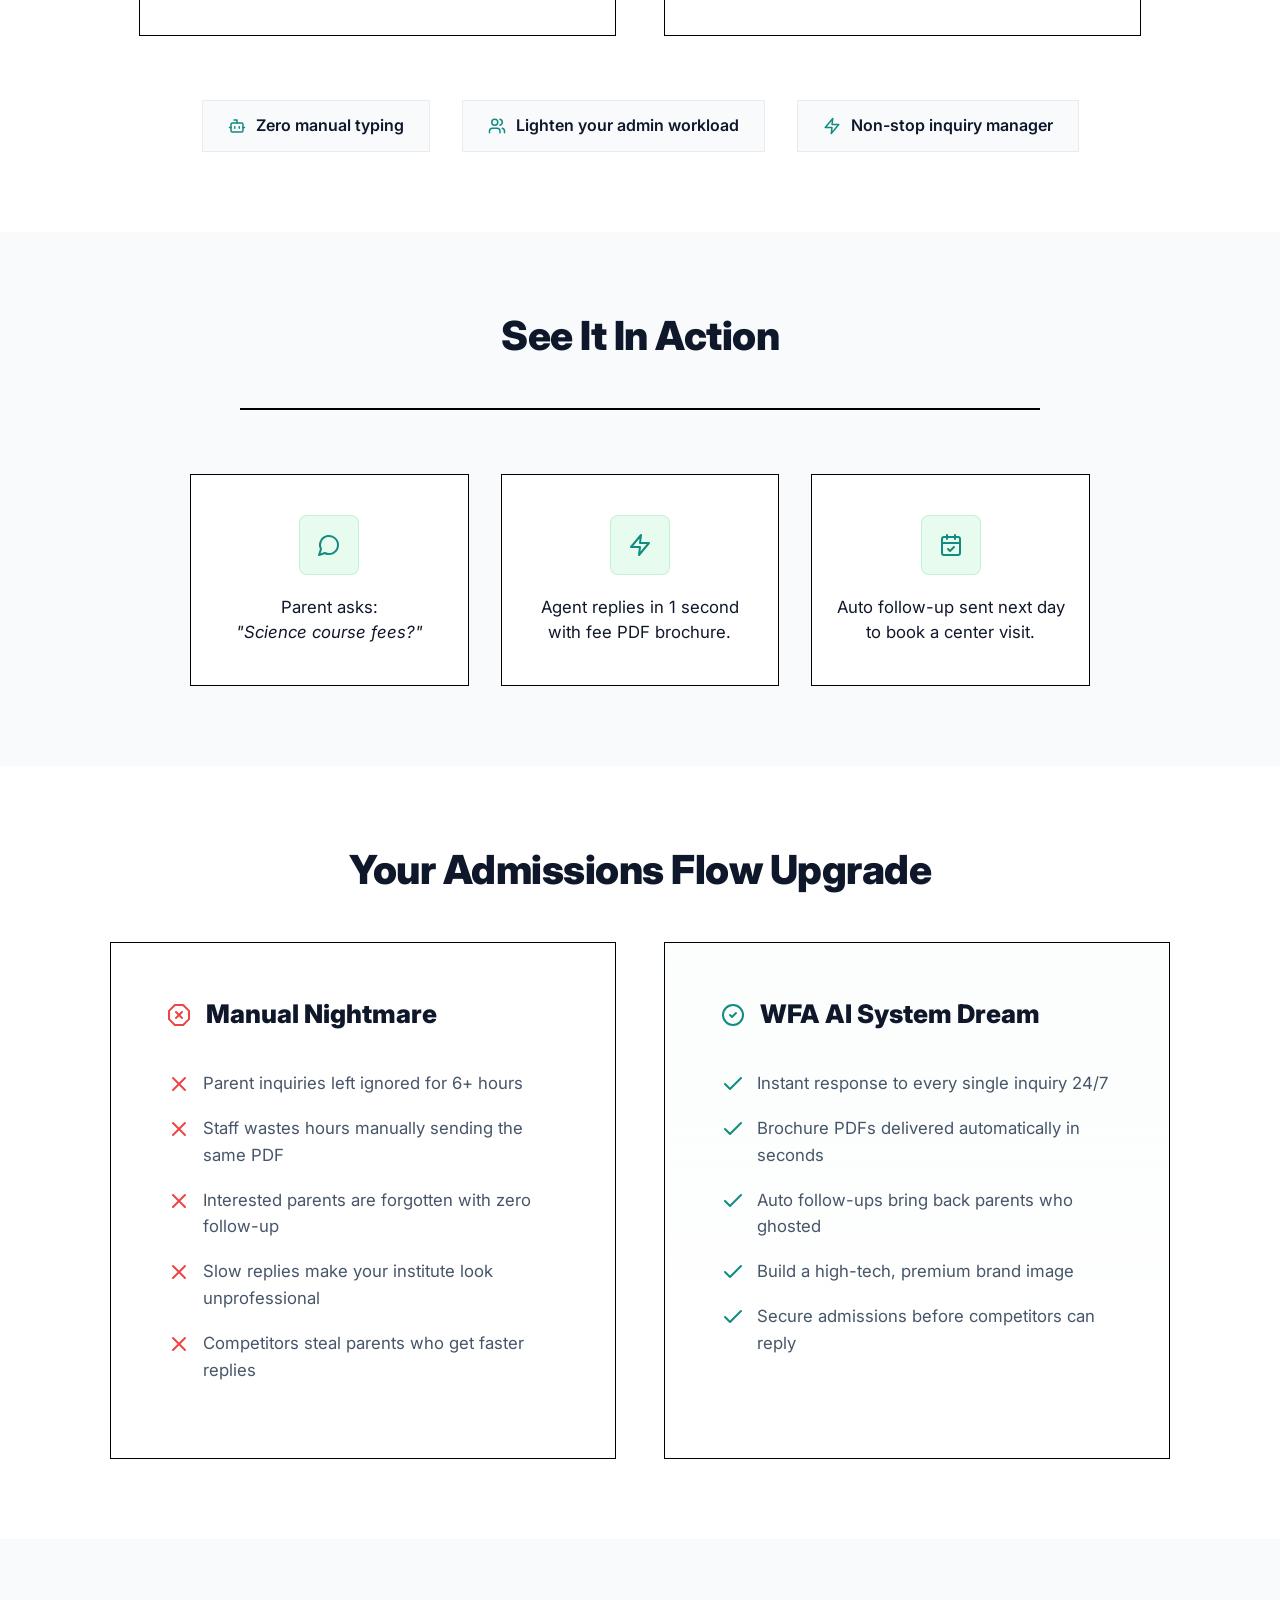
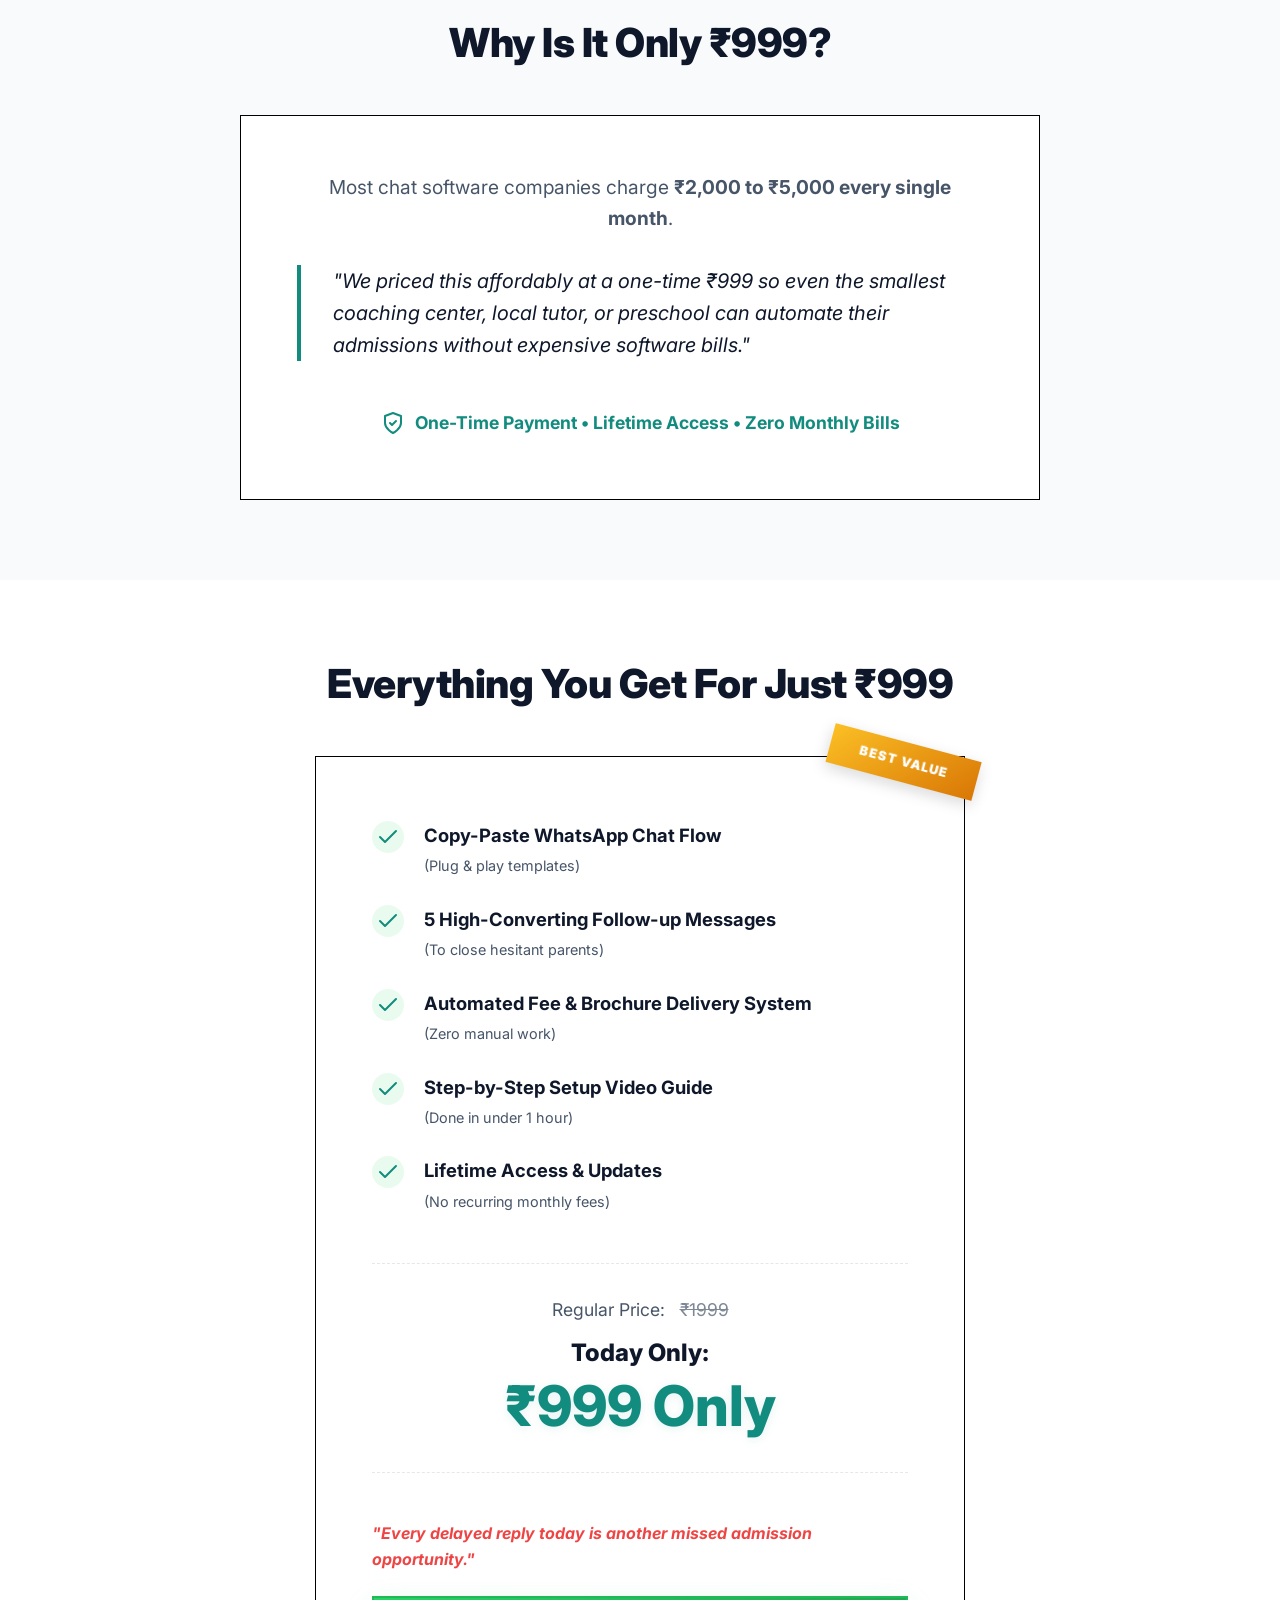
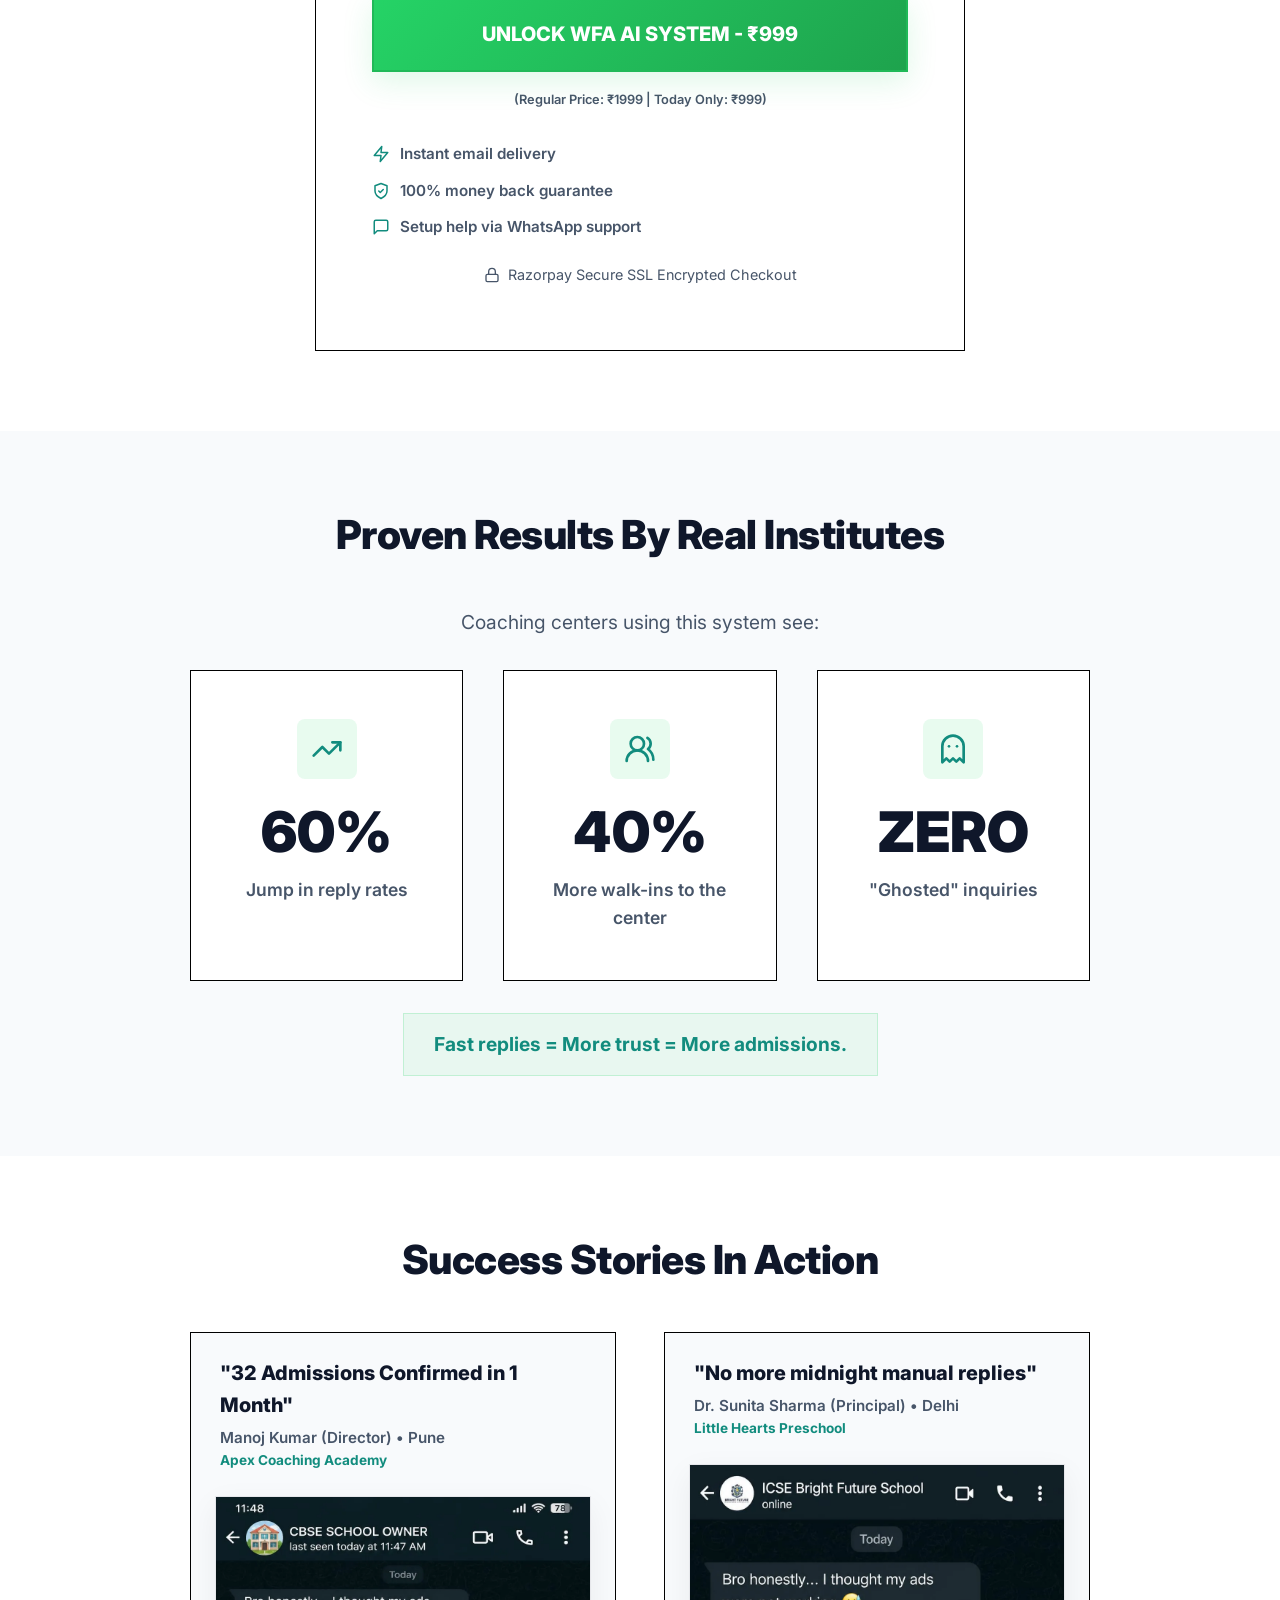
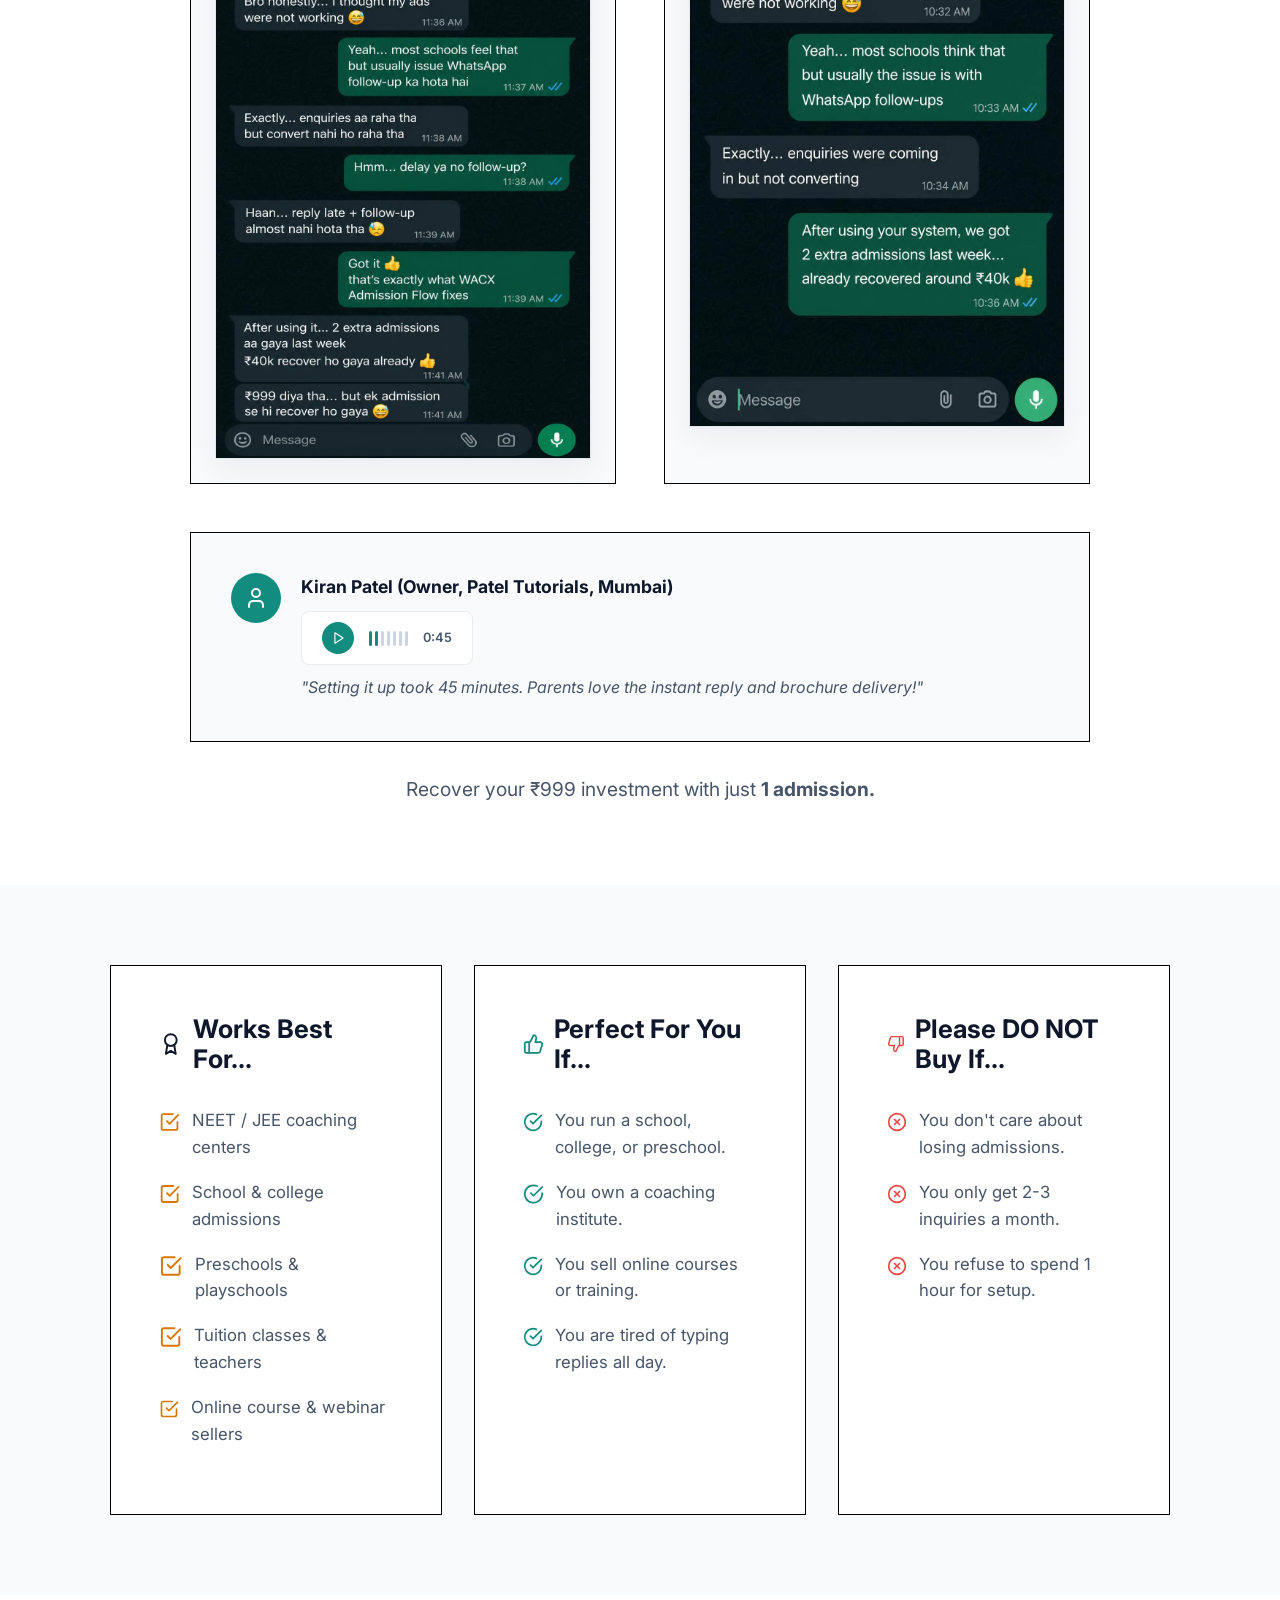
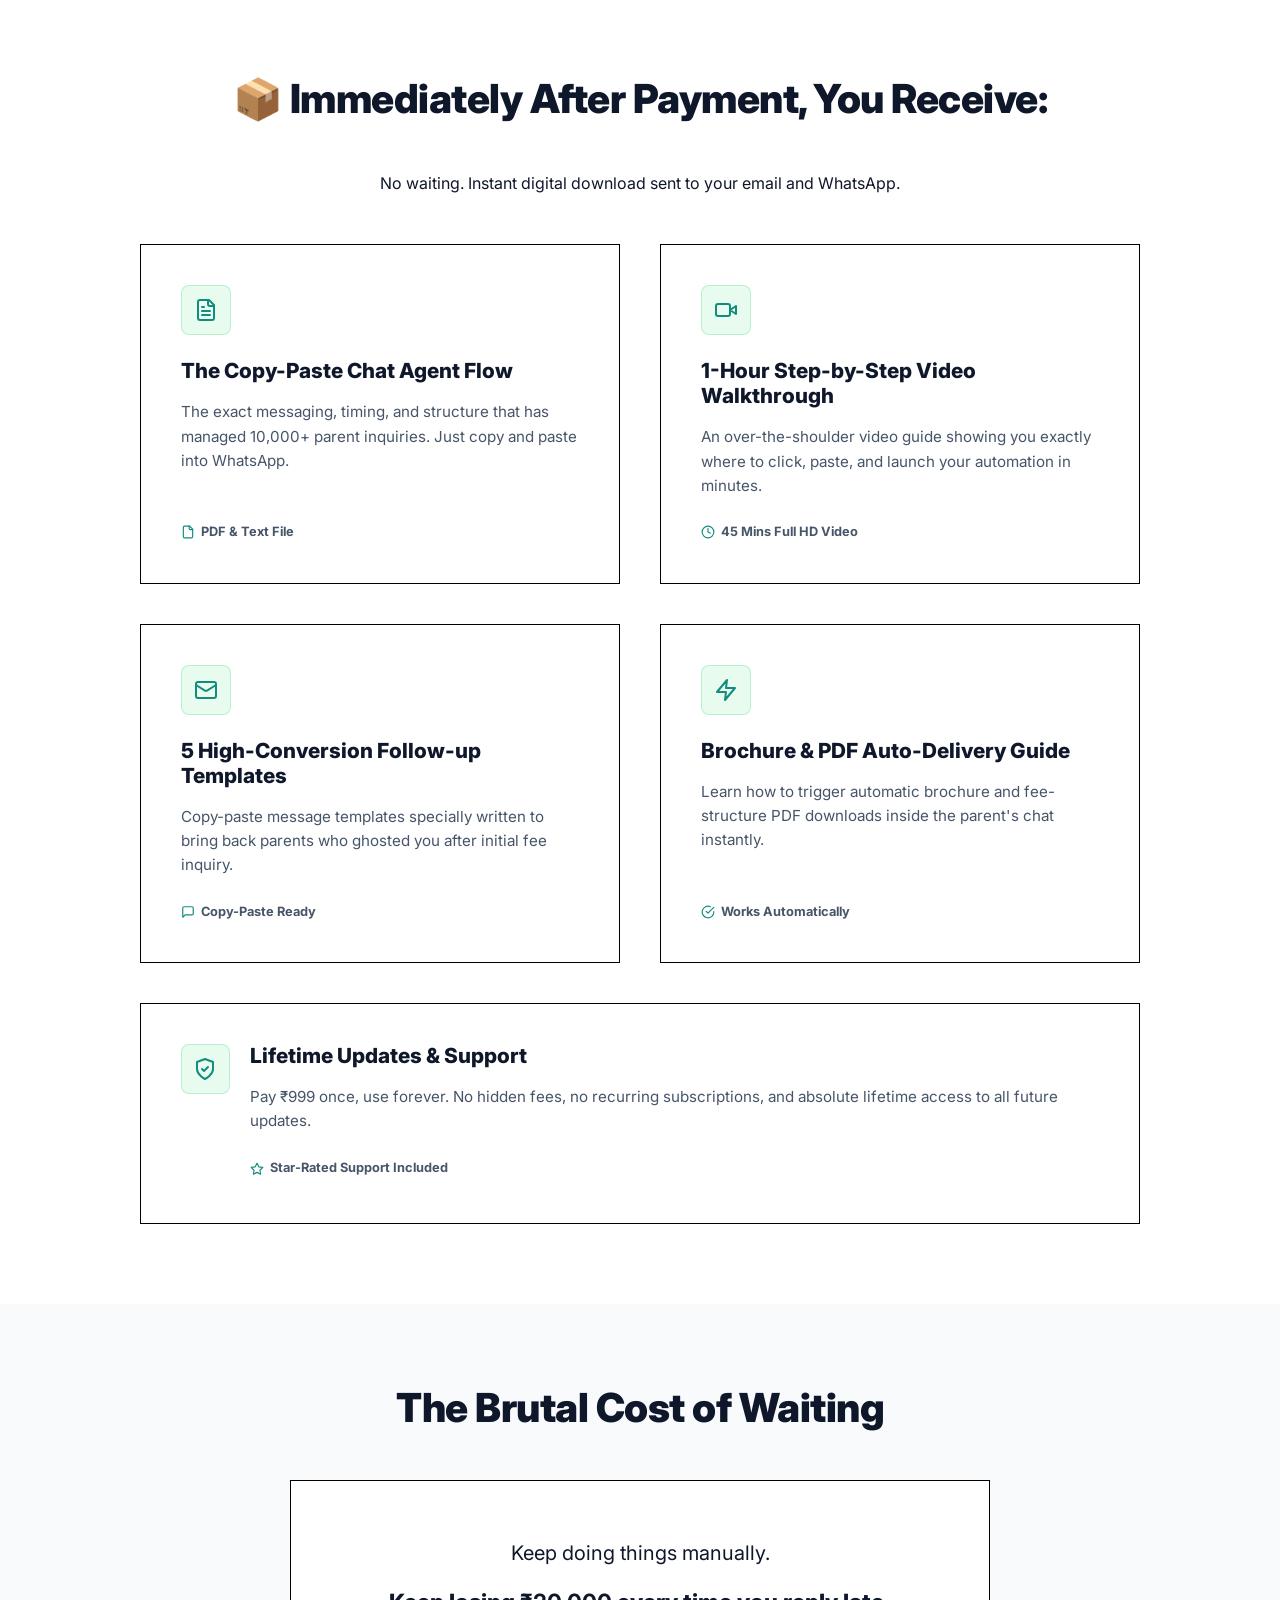
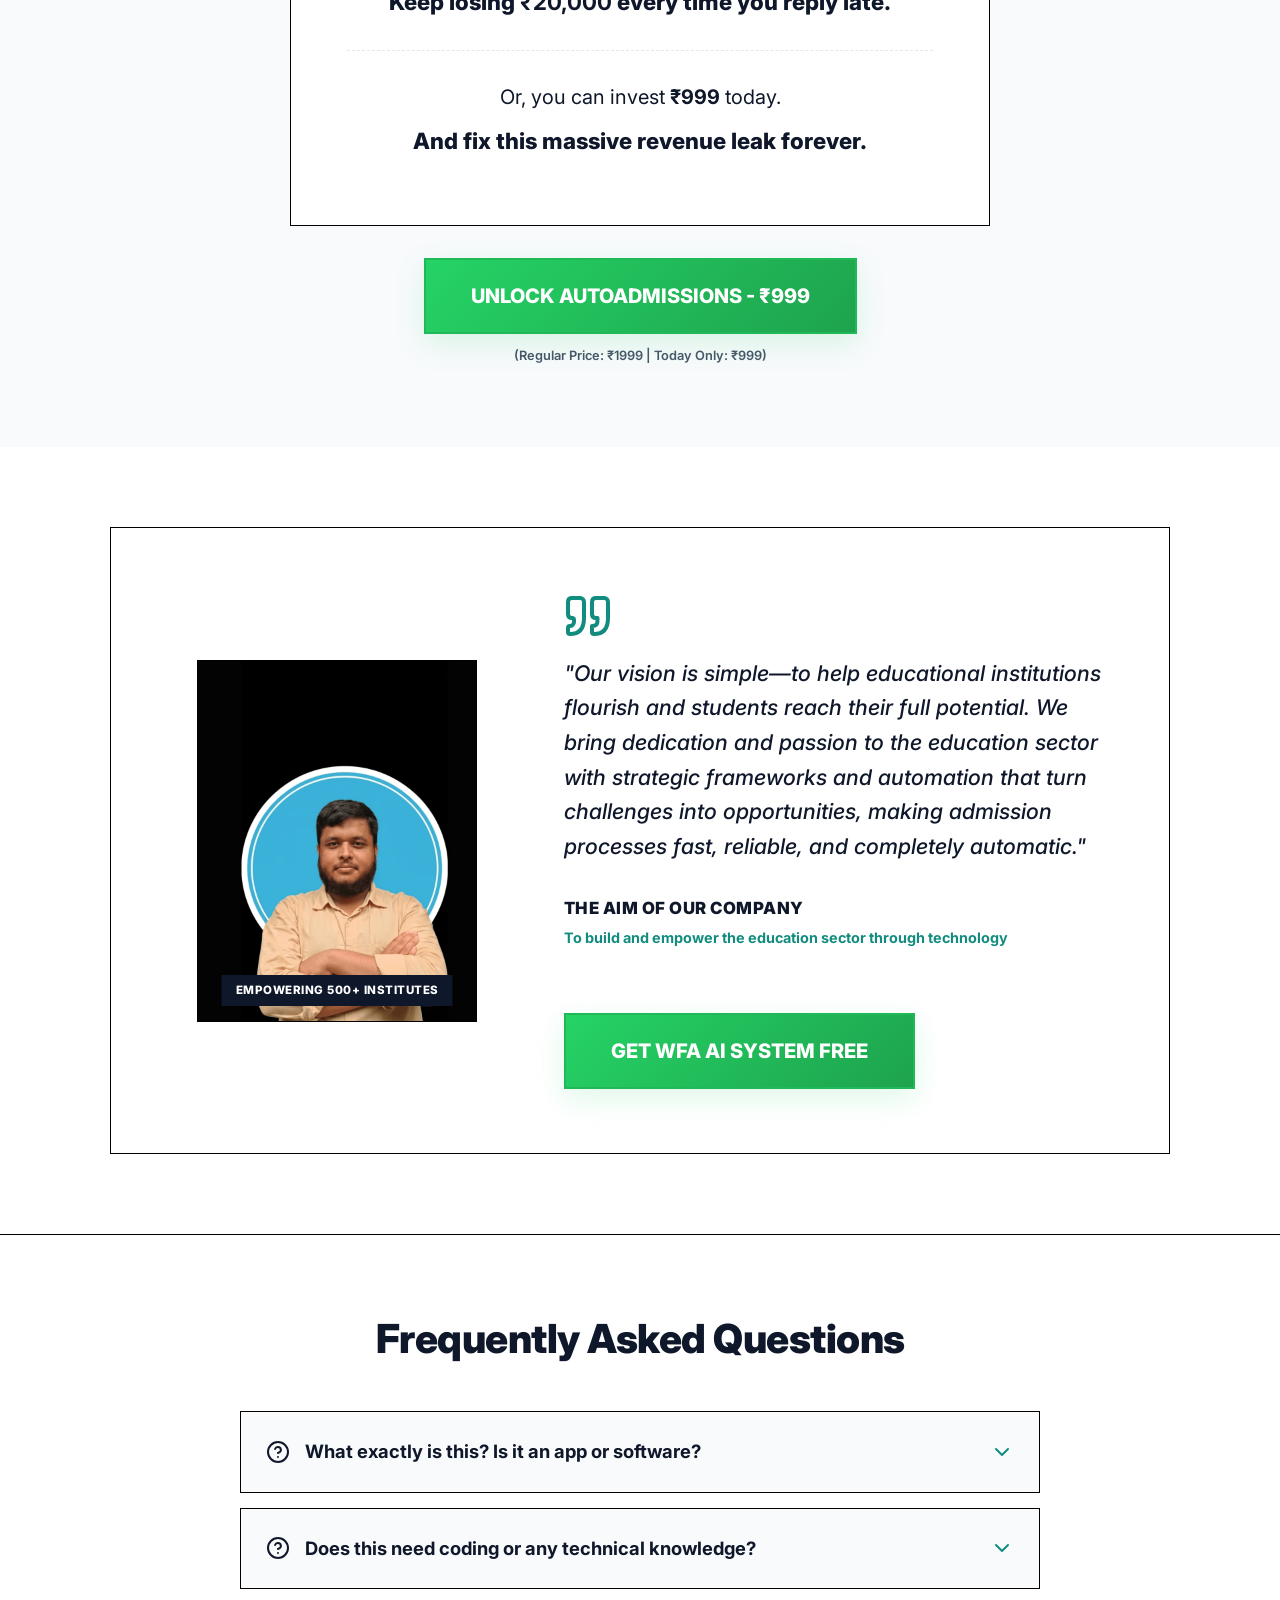
==== commit b1a03374: "Add star rating badge to hero for social proof Reinforces the existing 4.9/5 trust signal right at t" ====
--- a/index.html
+++ b/index.html
@@ -48,6 +48,12 @@
                     <p class="subheadline">Parents are messaging your institute right now. Most will never get a reply. Most will take admission somewhere else — tonight.</p>
                     <div class="hero-ctas">
                         <a href="#buy" class="cta-button primary pulse">GET WFA AI SYSTEM FREE &rarr;</a>
+                    </div>
+                    <div class="hero-rating-badge">
+                        <span class="rating-stars">
+                            <i data-lucide="star"></i><i data-lucide="star"></i><i data-lucide="star"></i><i data-lucide="star"></i><i data-lucide="star"></i>
+                        </span>
+                        <span class="rating-text"><strong>4.9/5</strong> from 500+ institutes</span>
                     </div>
                     <div class="hero-fomo-status">
                         <span class="status-pulse-dot"></span>
--- a/styles-v1.css
+++ b/styles-v1.css
@@ -1455,6 +1455,33 @@
     color: var(--text-main) !important;
     margin-top: 25px !important;
     text-shadow: 0 2px 10px rgba(18, 140, 126, 0.1);
+}
+
+.hero-rating-badge {
+    display: inline-flex;
+    align-items: center;
+    gap: 10px;
+    margin-top: 18px;
+}
+.hero-rating-badge .rating-stars {
+    display: inline-flex;
+    align-items: center;
+    gap: 2px;
+    color: #f59e0b;
+}
+.hero-rating-badge .rating-stars i {
+    width: 16px;
+    height: 16px;
+    fill: #f59e0b;
+    stroke: #f59e0b;
+}
+.hero-rating-badge .rating-text {
+    font-size: 0.9rem;
+    color: var(--text-muted);
+}
+.hero-rating-badge .rating-text strong {
+    color: var(--text-main);
+    font-weight: 700;
 }
 
 .hero-fomo-status {
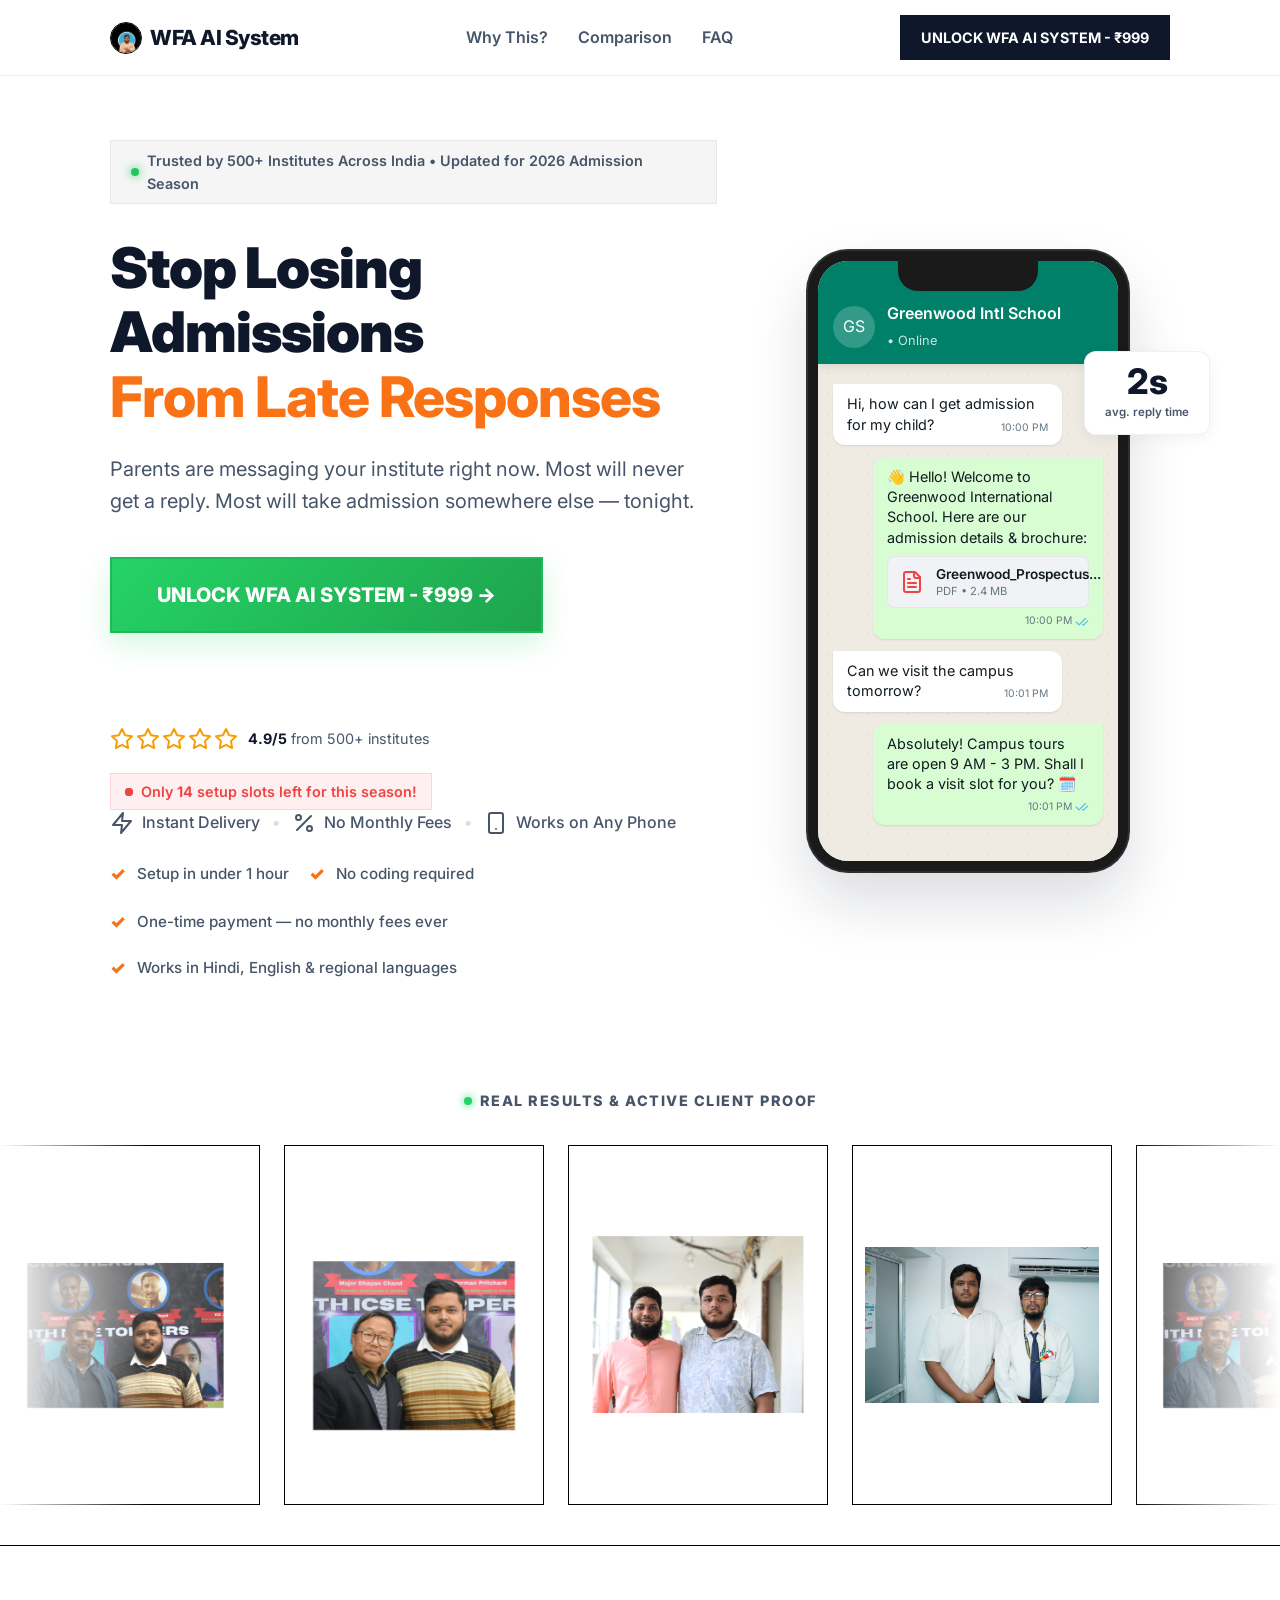
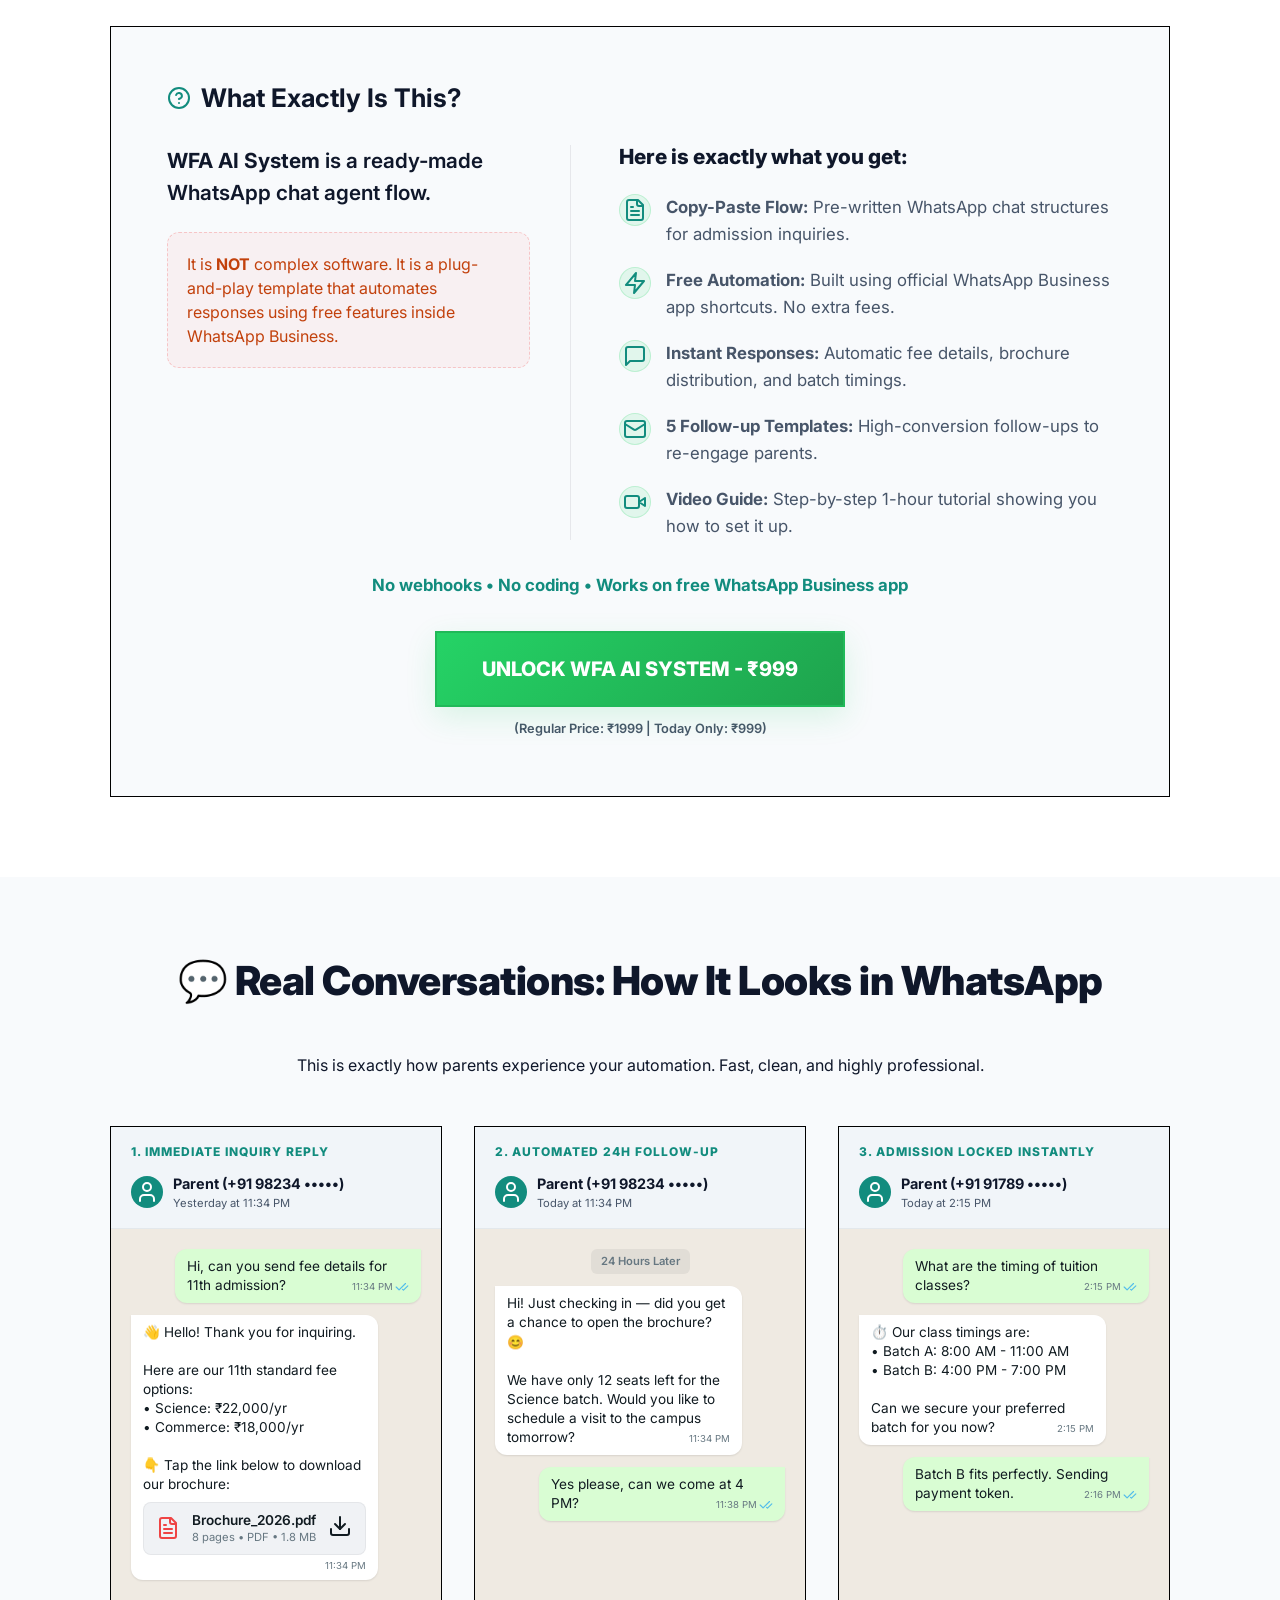
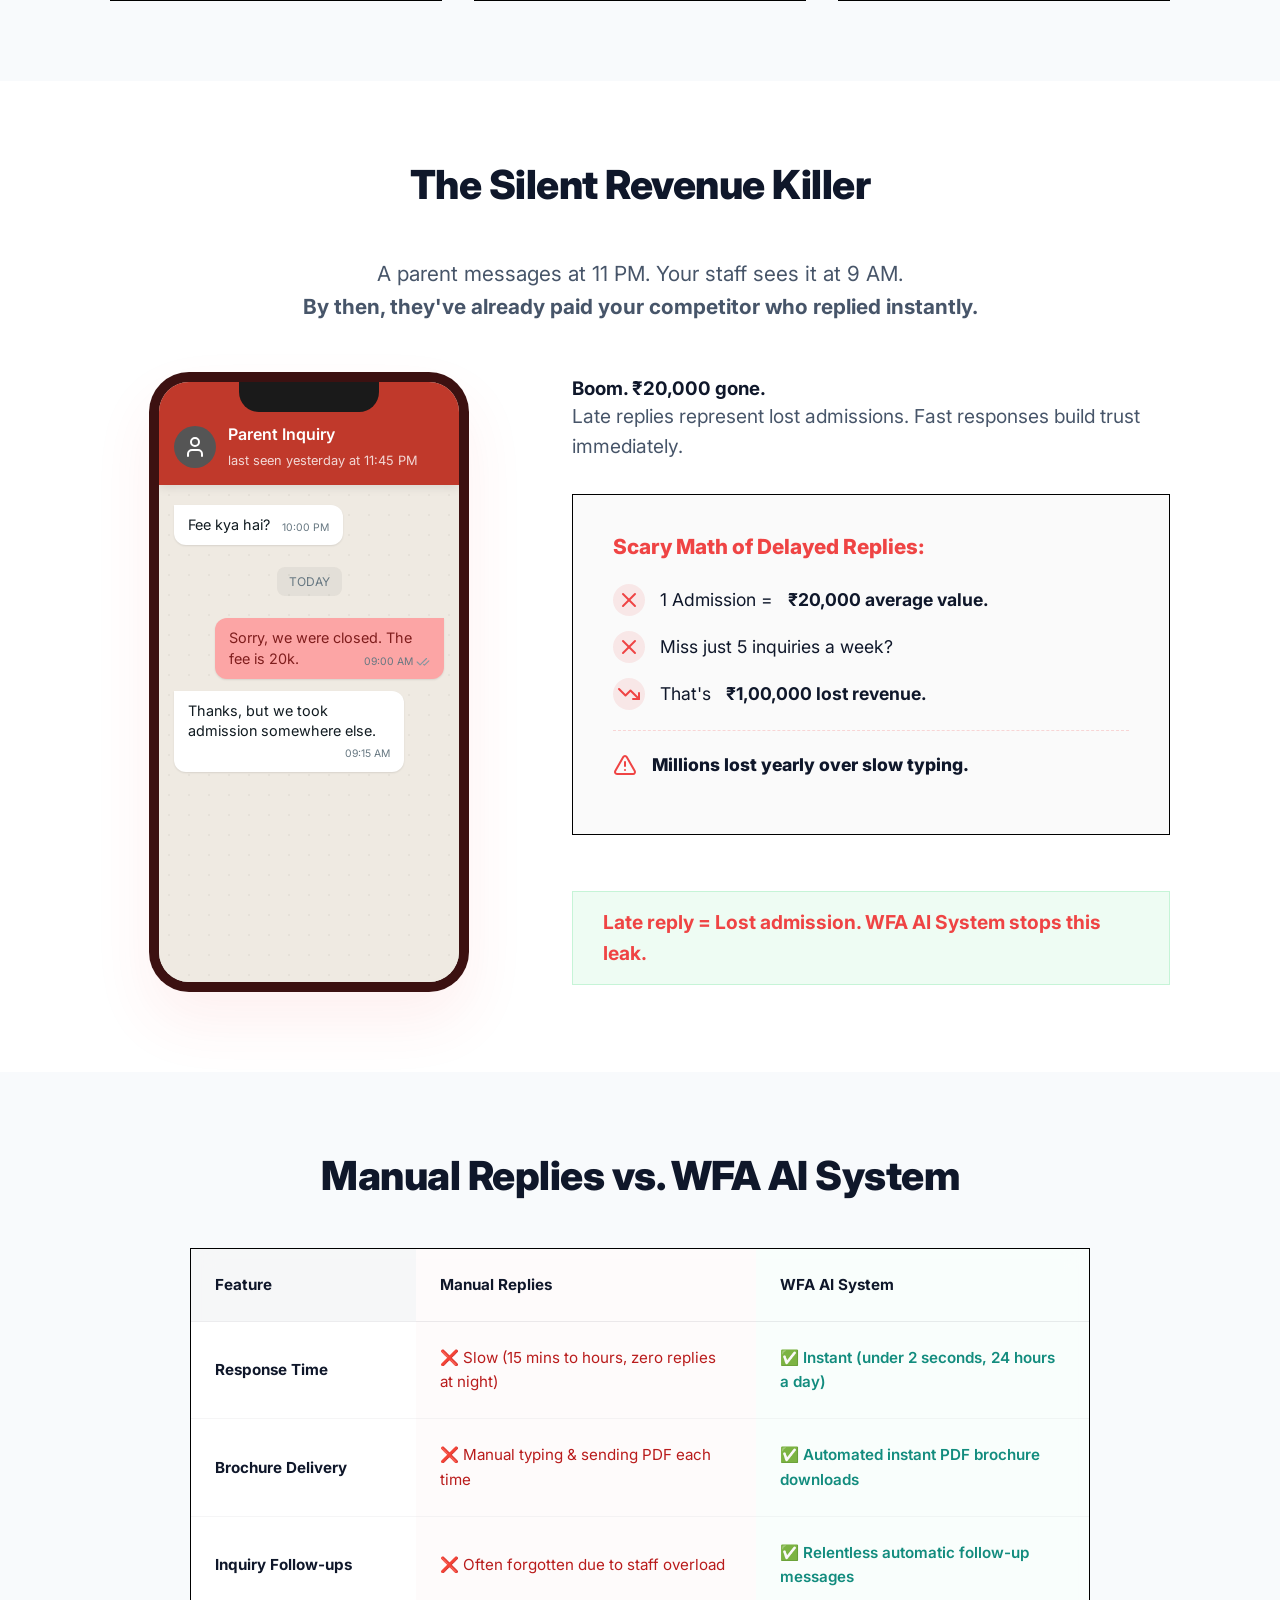
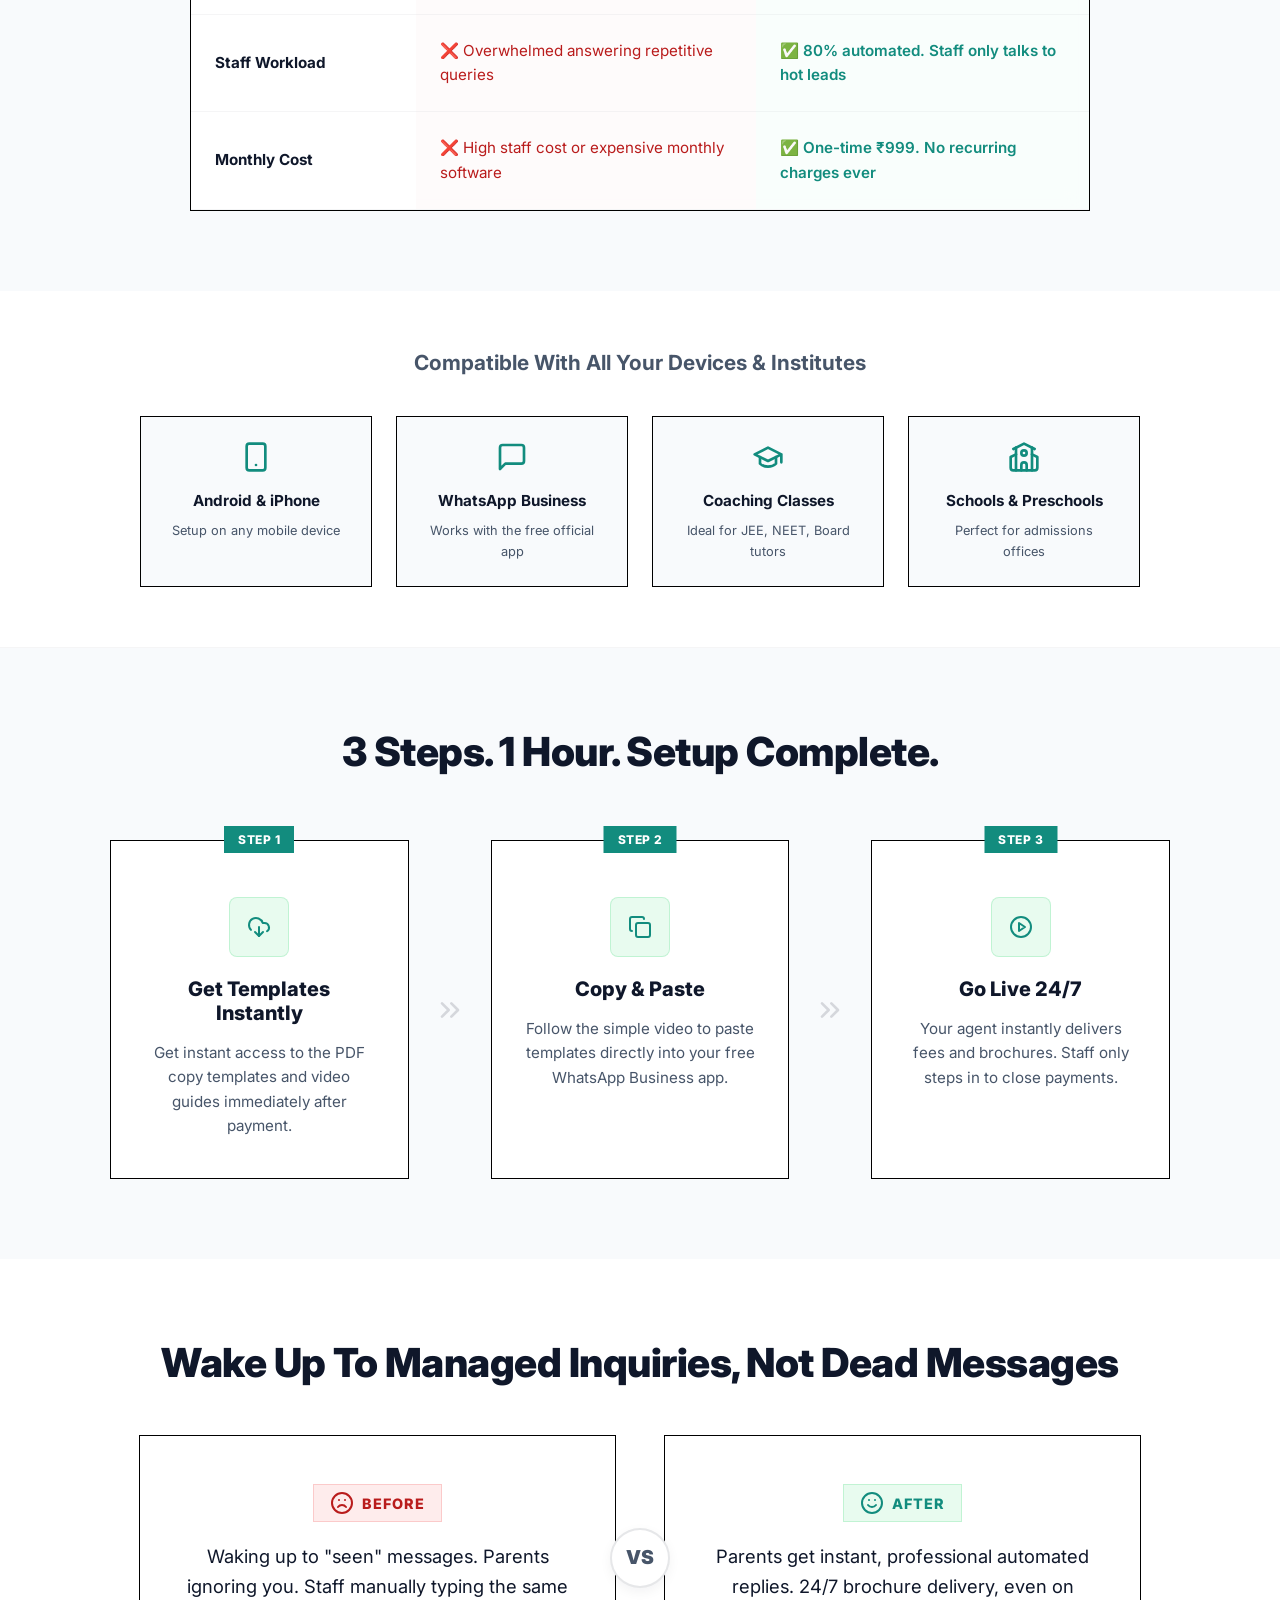
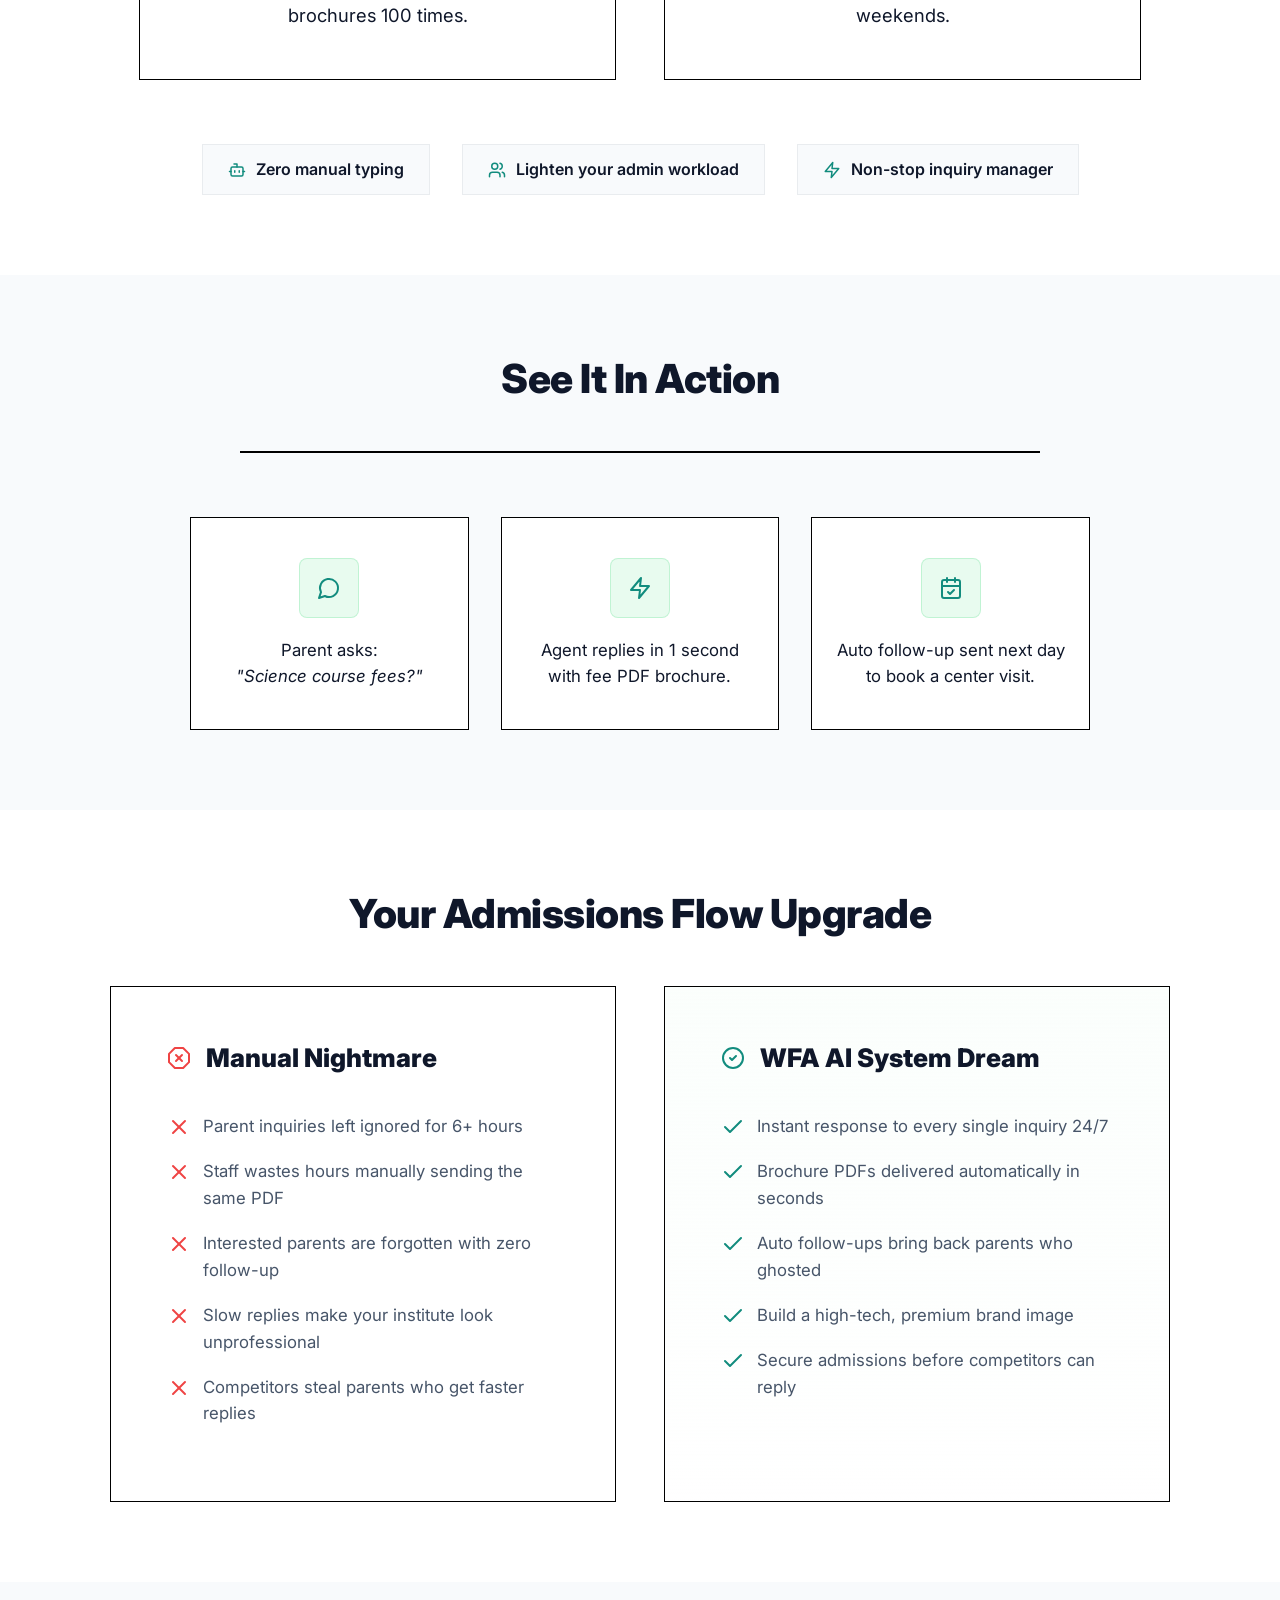
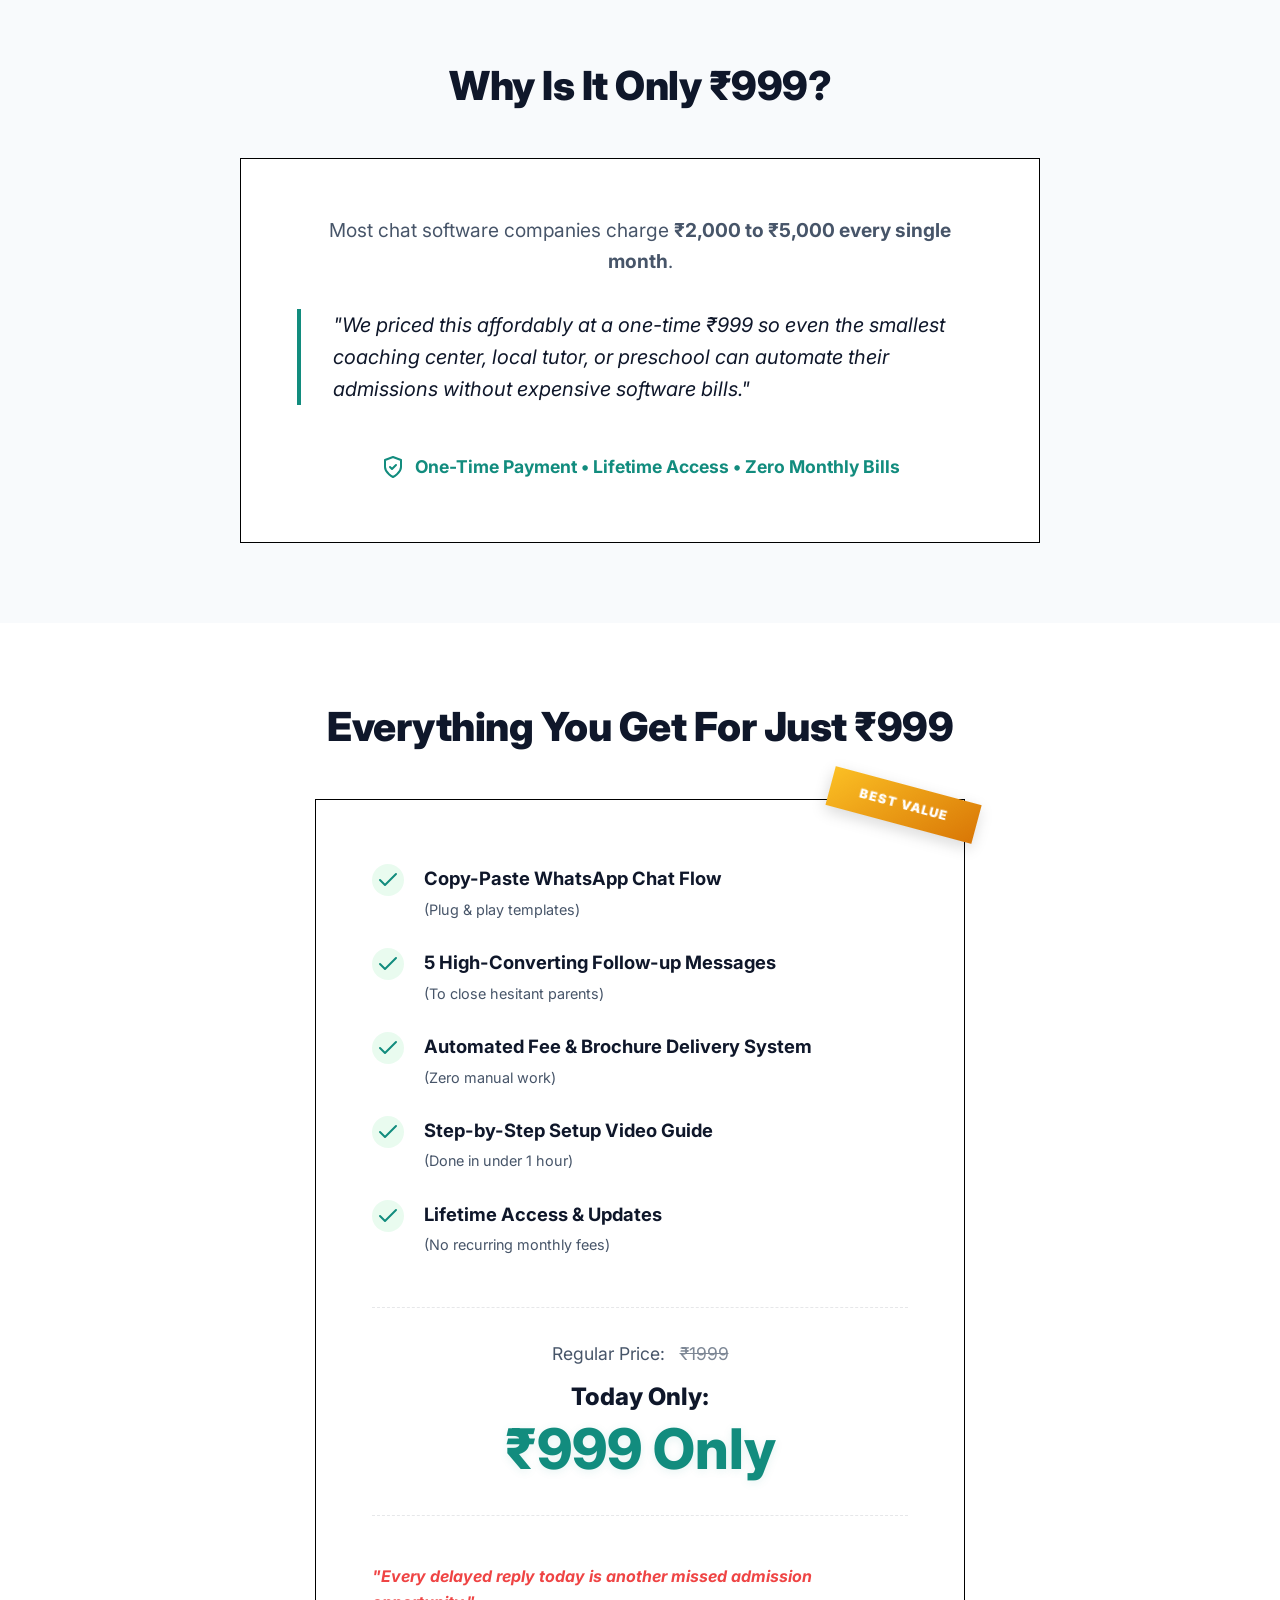
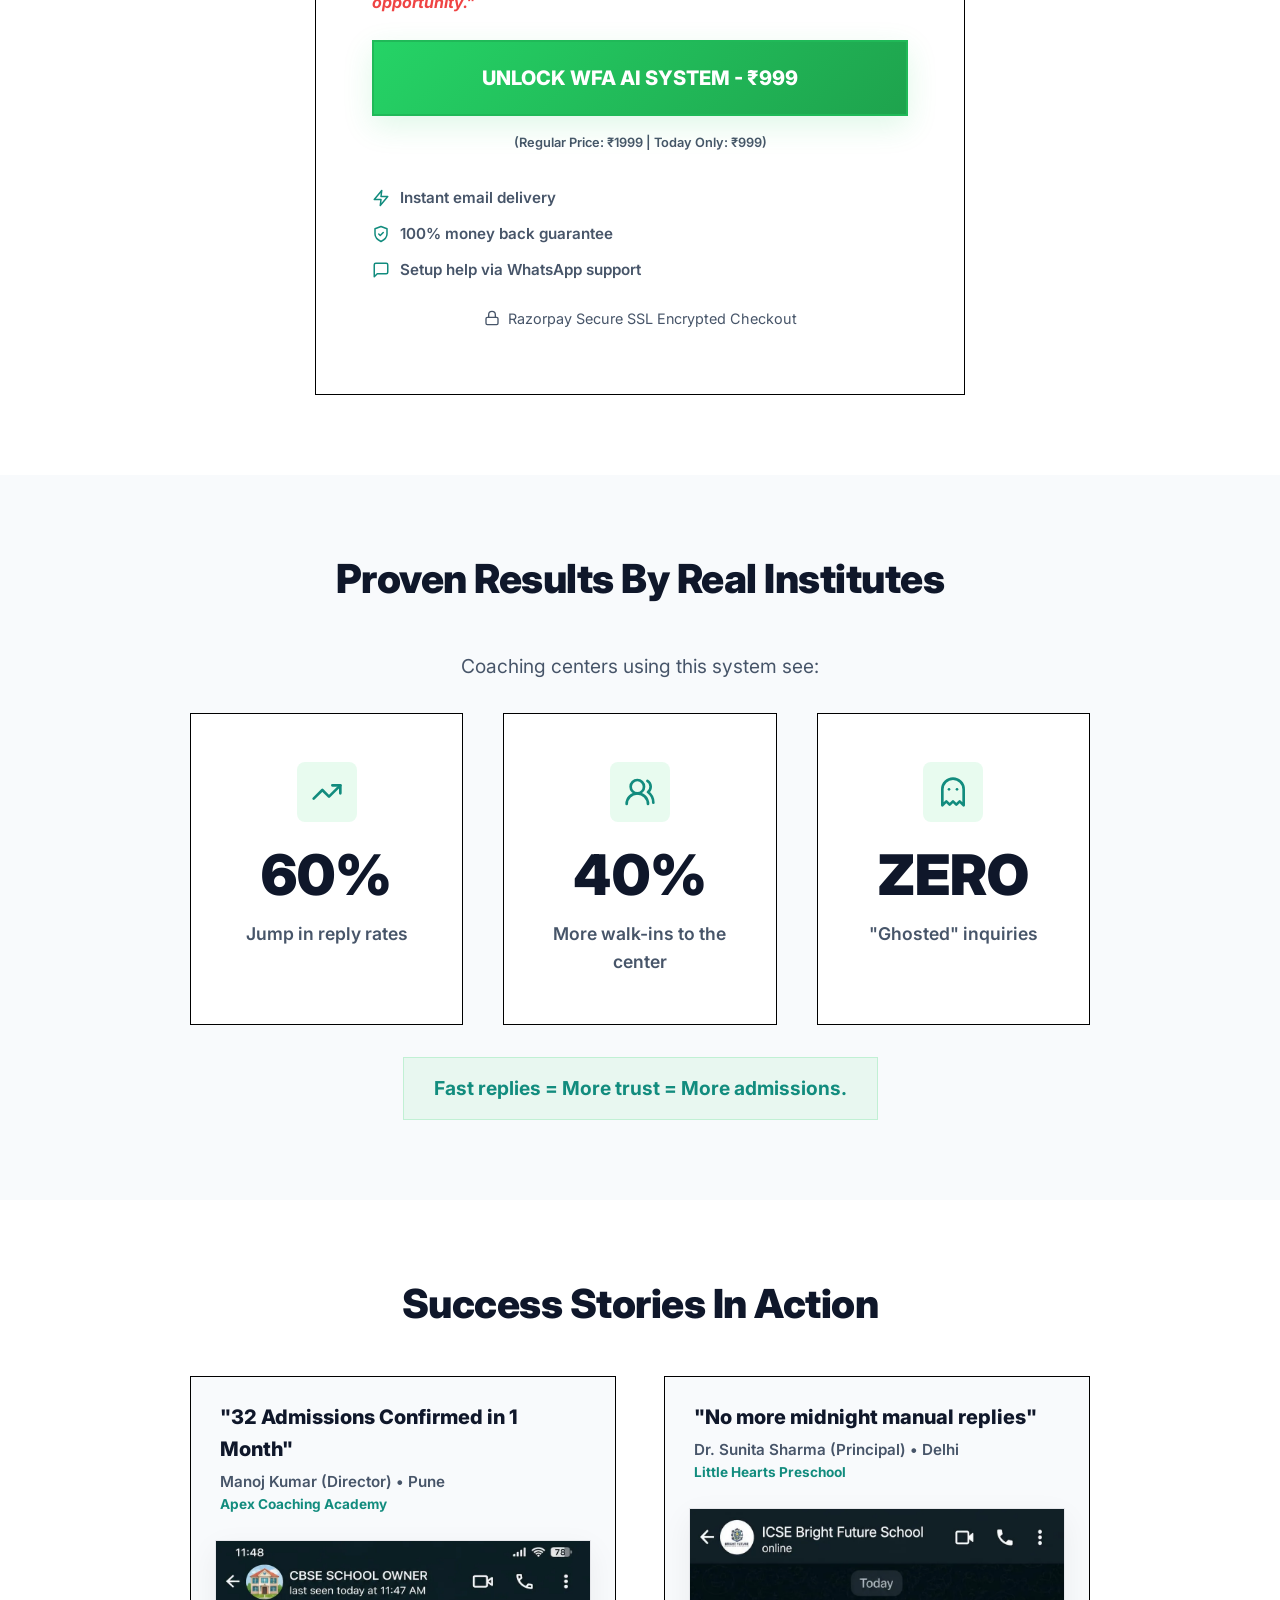
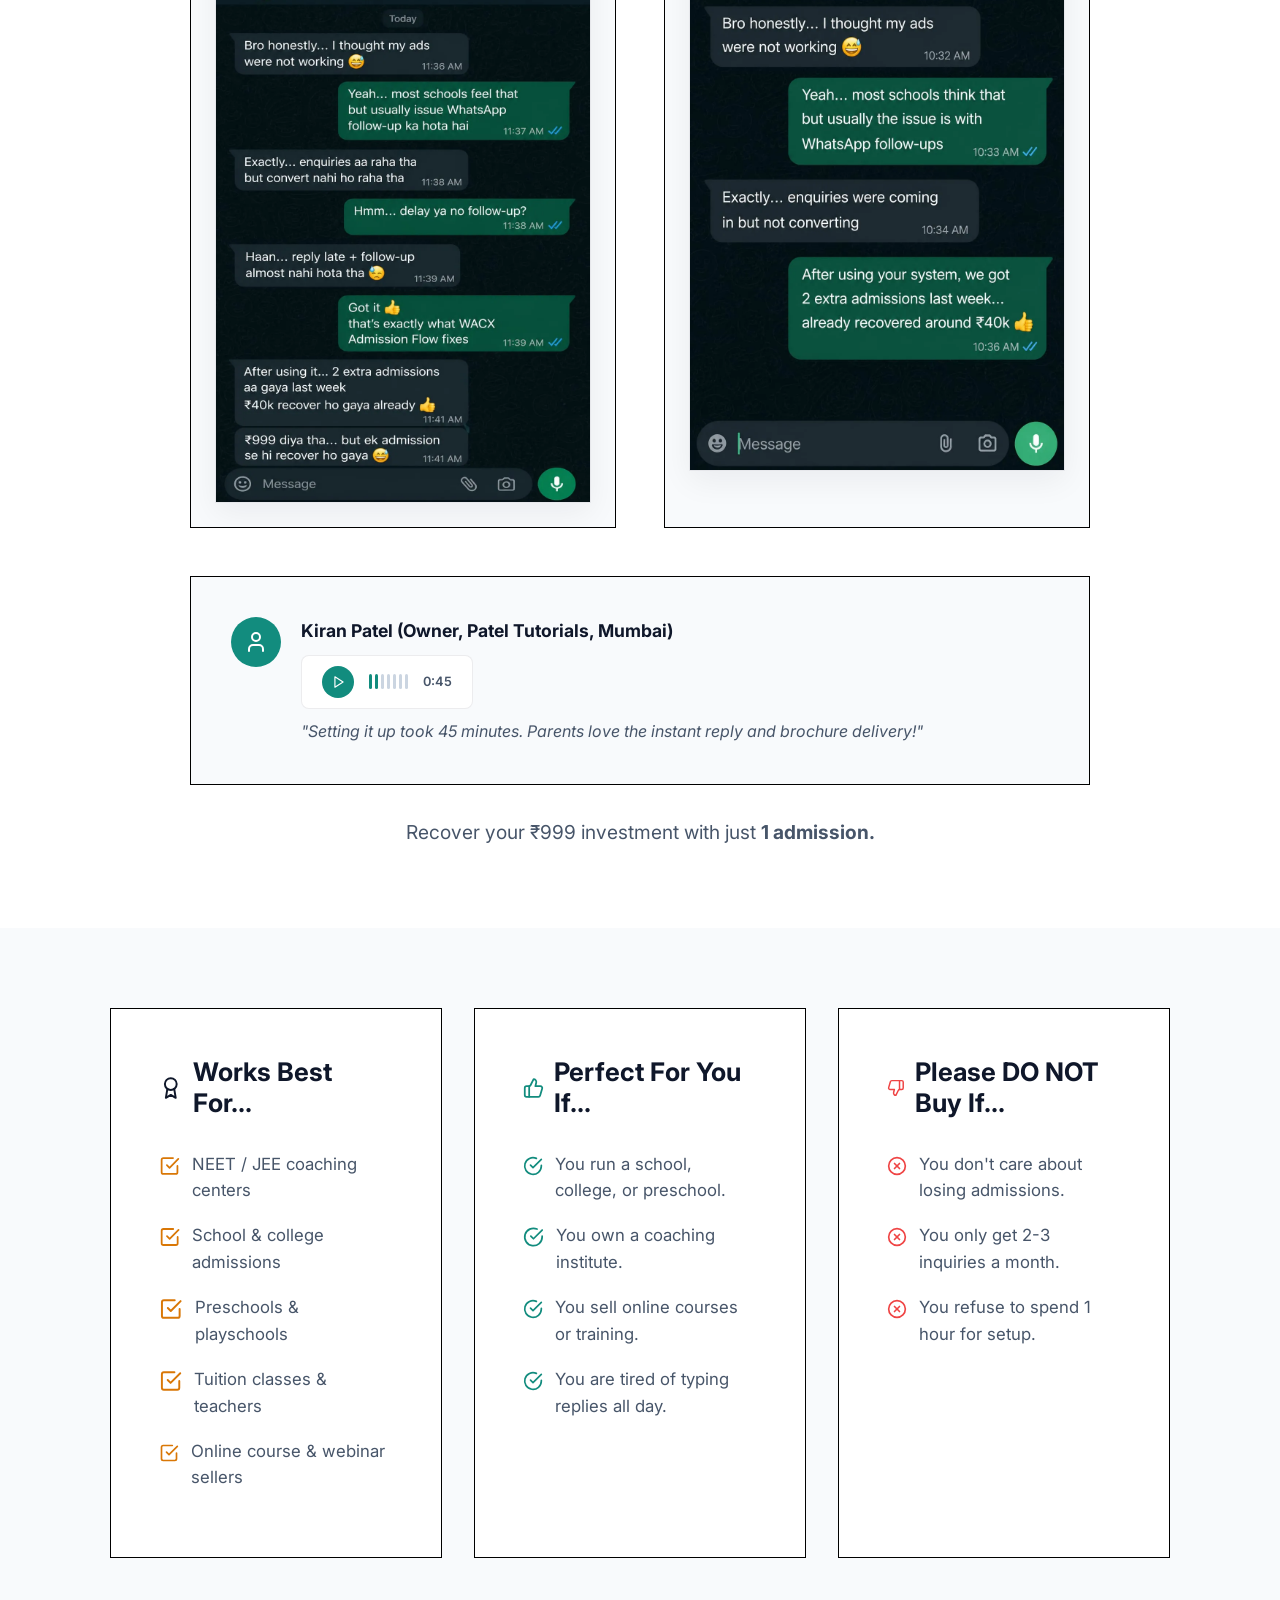
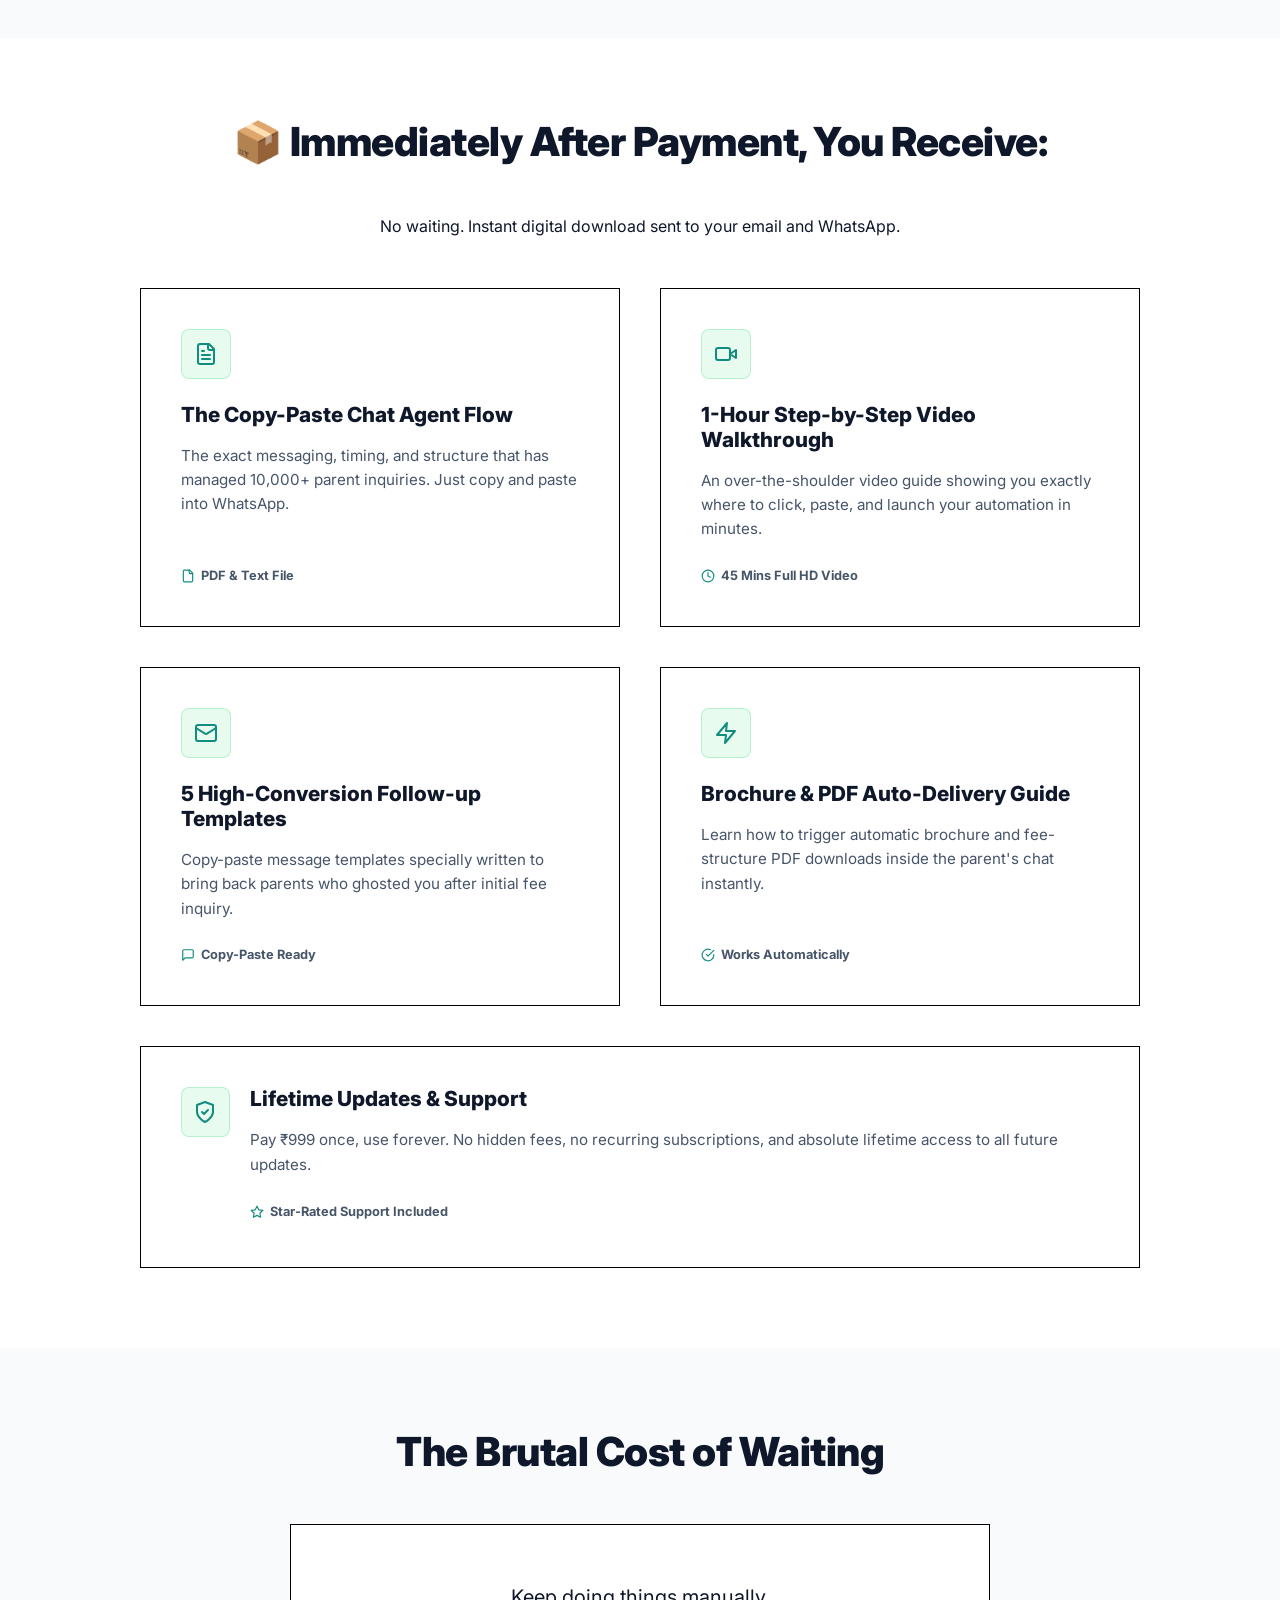
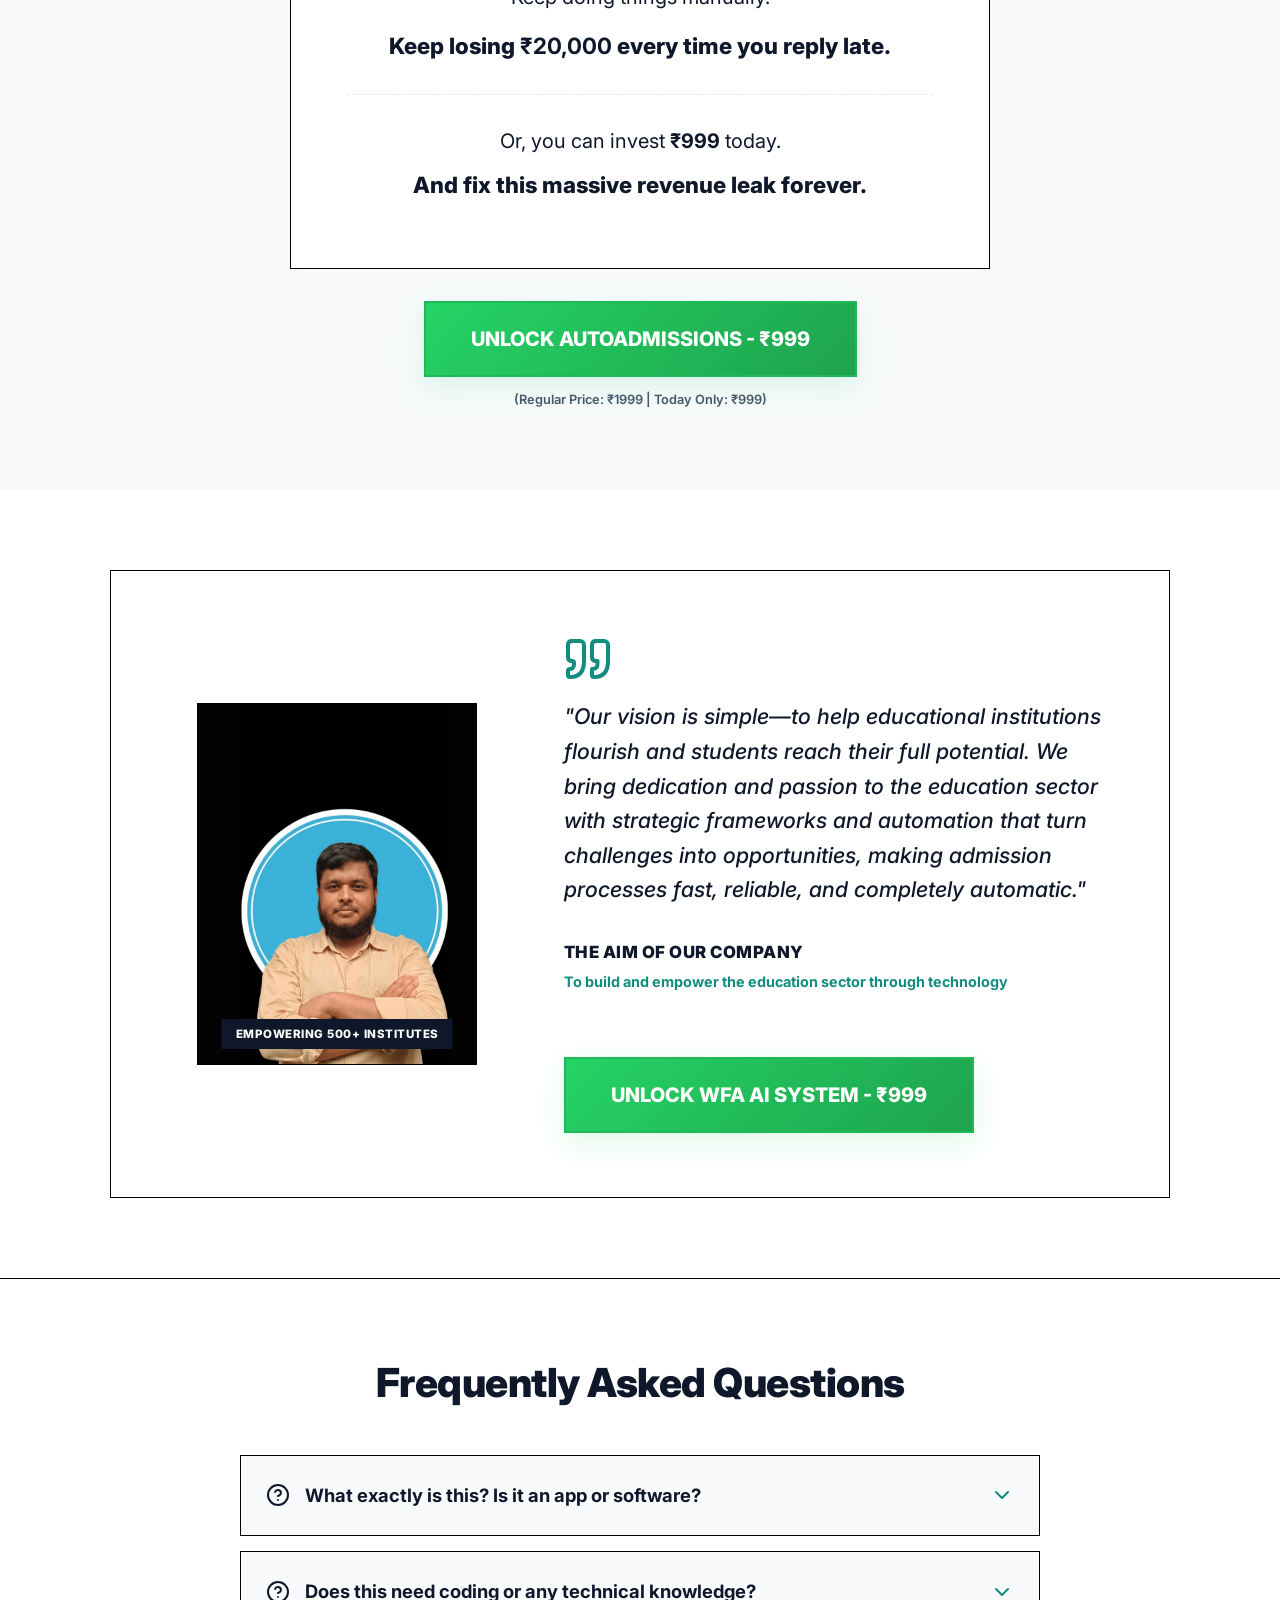
==== commit fc770a3d: "Update pricing from free to 999" ====
--- a/index.html
+++ b/index.html
@@ -32,7 +32,7 @@
                 <a href="#comparison">Comparison</a>
                 <a href="#faq">FAQ</a>
             </div>
-            <a href="#buy" class="nav-cta">GET WFA AI SYSTEM FREE</a>
+            <a href="#buy" class="nav-cta">UNLOCK WFA AI SYSTEM - ₹999</a>
         </div>
     </nav>
 
@@ -47,7 +47,8 @@
                     <h1>Stop Losing Admissions <br><span class="highlight">From Late Responses</span></h1>
                     <p class="subheadline">Parents are messaging your institute right now. Most will never get a reply. Most will take admission somewhere else — tonight.</p>
                     <div class="hero-ctas">
-                        <a href="#buy" class="cta-button primary pulse">GET WFA AI SYSTEM FREE &rarr;</a>
+                        <a href="#buy" class="cta-button primary pulse">UNLOCK WFA AI SYSTEM - ₹999 &rarr;</a>
+                        <p class="cta-sub-price" style="text-align: left; margin-top: 8px; font-size: 0.8rem; font-weight: 500; color: rgba(255, 255, 255, 0.8);">(Regular Price: ₹1999 | Today Only: ₹999)</p>
                     </div>
                     <div class="hero-rating-badge">
                         <span class="rating-stars">
@@ -57,7 +58,7 @@
                     </div>
                     <div class="hero-fomo-status">
                         <span class="status-pulse-dot"></span>
-                        <span>Only <strong id="fomo-slots">14</strong> free setup slots left for this season!</span>
+                        <span>Only <strong id="fomo-slots">14</strong> setup slots left for this season!</span>
                     </div>
                     <div class="hero-features-row">
                         <span><i data-lucide="zap"></i> Instant Delivery</span>
@@ -70,7 +71,7 @@
                         <div class="checklist-line">
                             <span>Setup in under 1 hour</span>
                             <span>No coding required</span>
-                            <span>100% Free — no monthly fees ever</span>
+                            <span>One-time payment — no monthly fees ever</span>
                         </div>
                         <div class="checklist-line" style="margin-top: 8px;">
                             <span>Works in Hindi, English & regional languages</span>
@@ -760,7 +761,7 @@
                         <strong>The Aim of Our Company</strong>
                         <span>To build and empower the education sector through technology</span>
                     </div>
-                    <a href="#buy" class="cta-button primary mt-4">Get WFA AI System Free</a>
+                    <a href="#buy" class="cta-button primary mt-4">Unlock WFA AI System - ₹999</a>
                 </div>
             </div>
         </div>
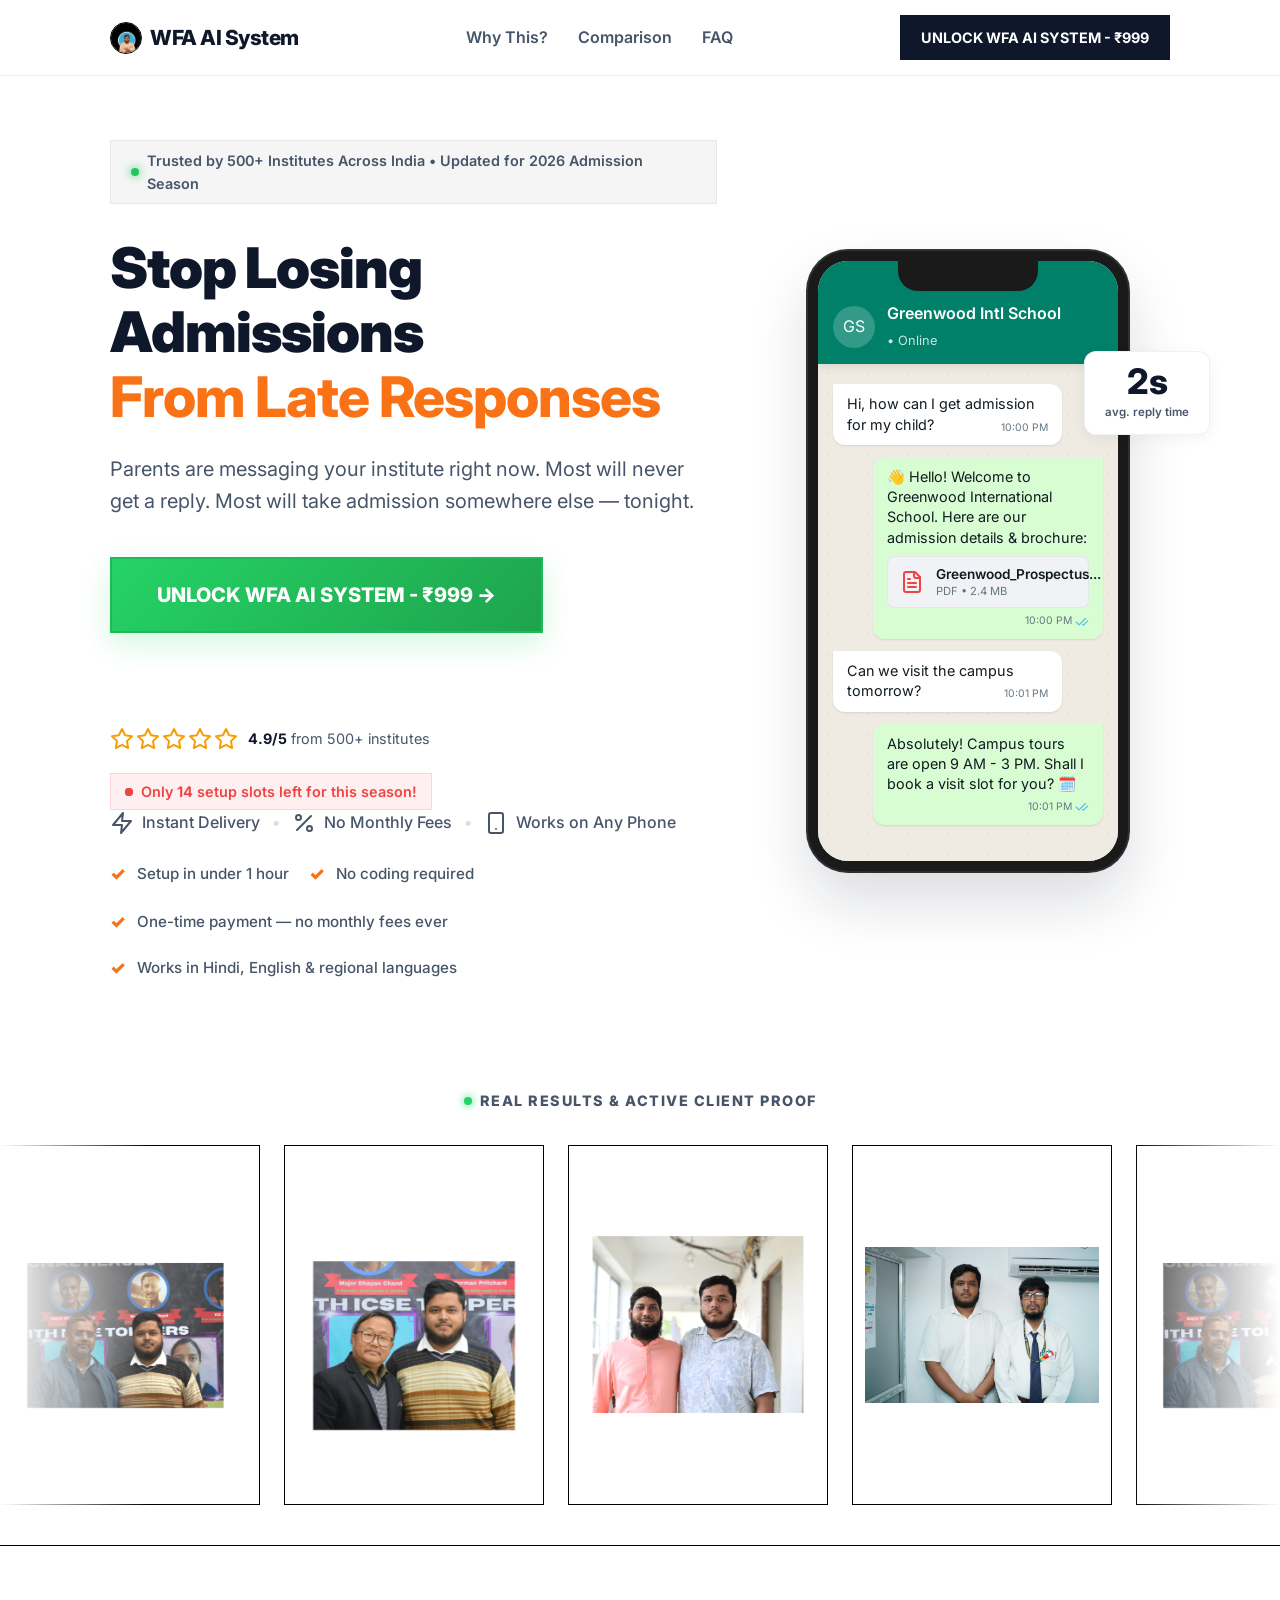
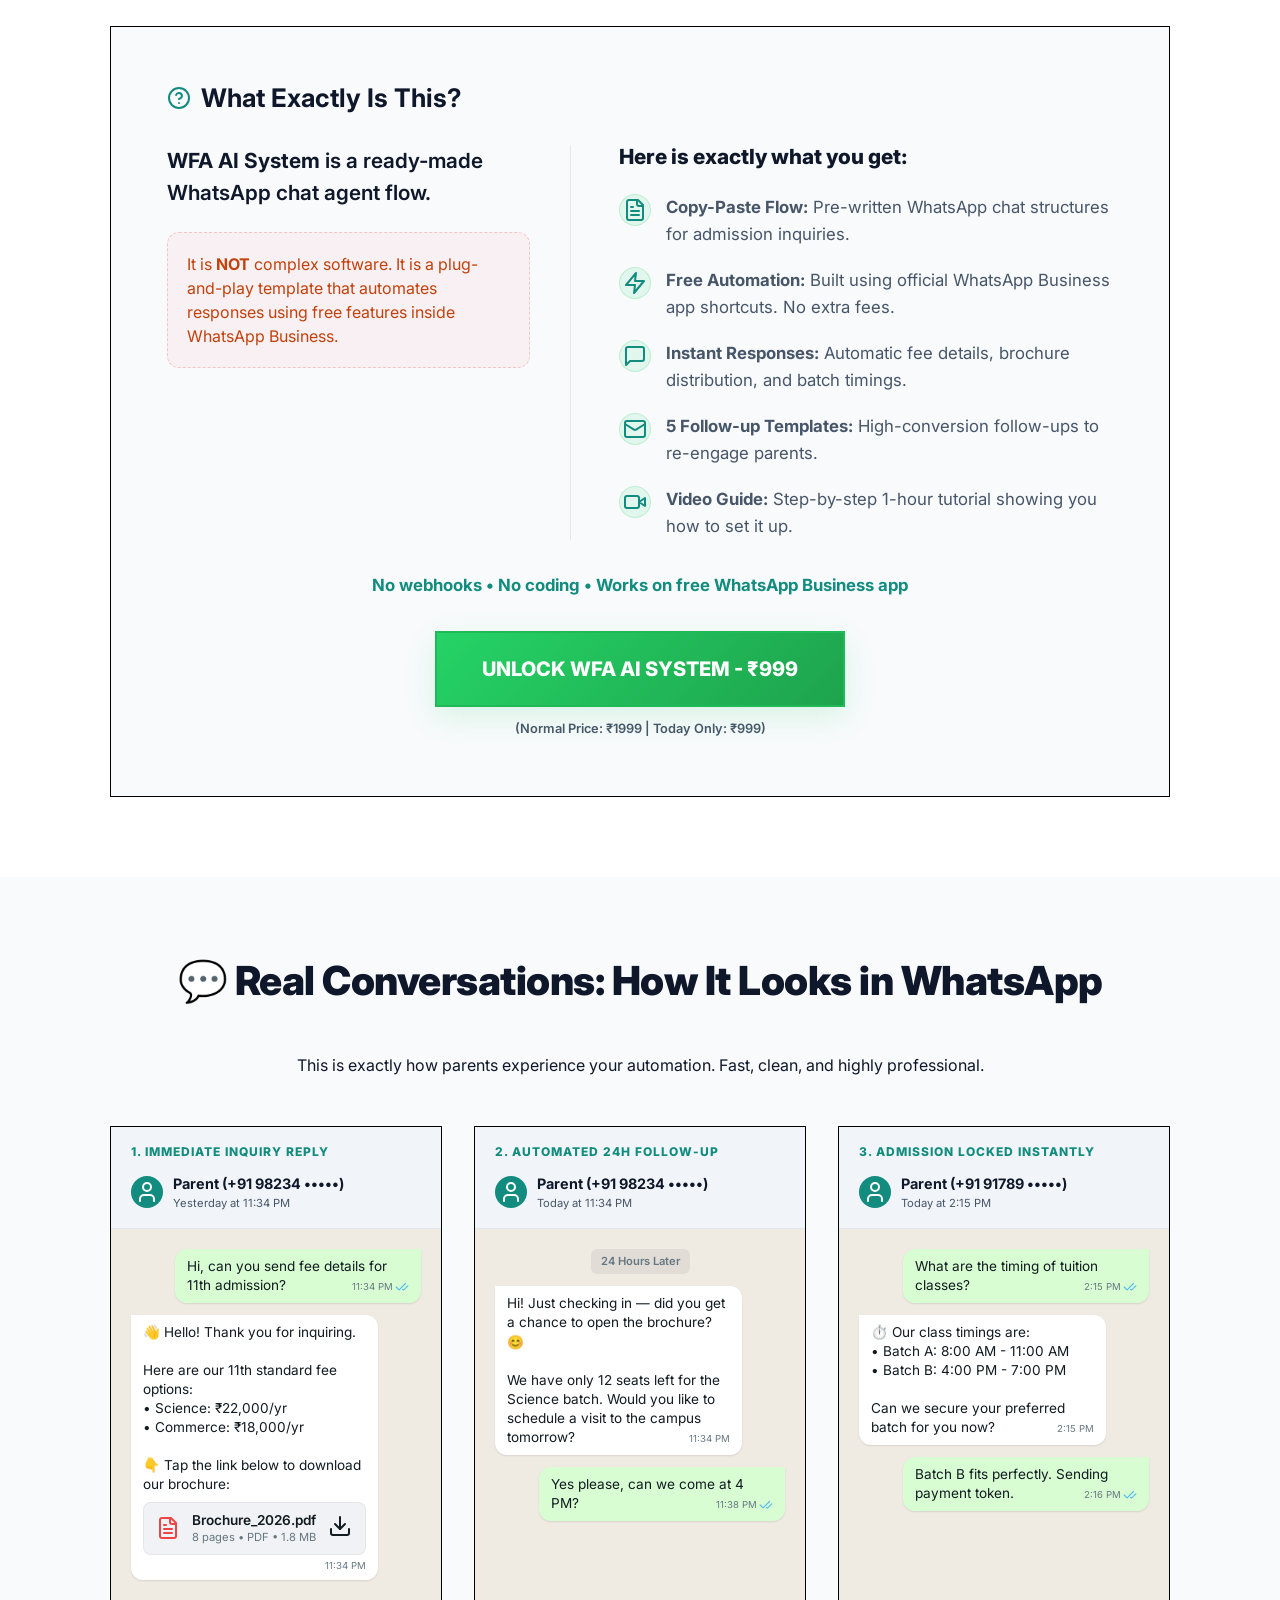
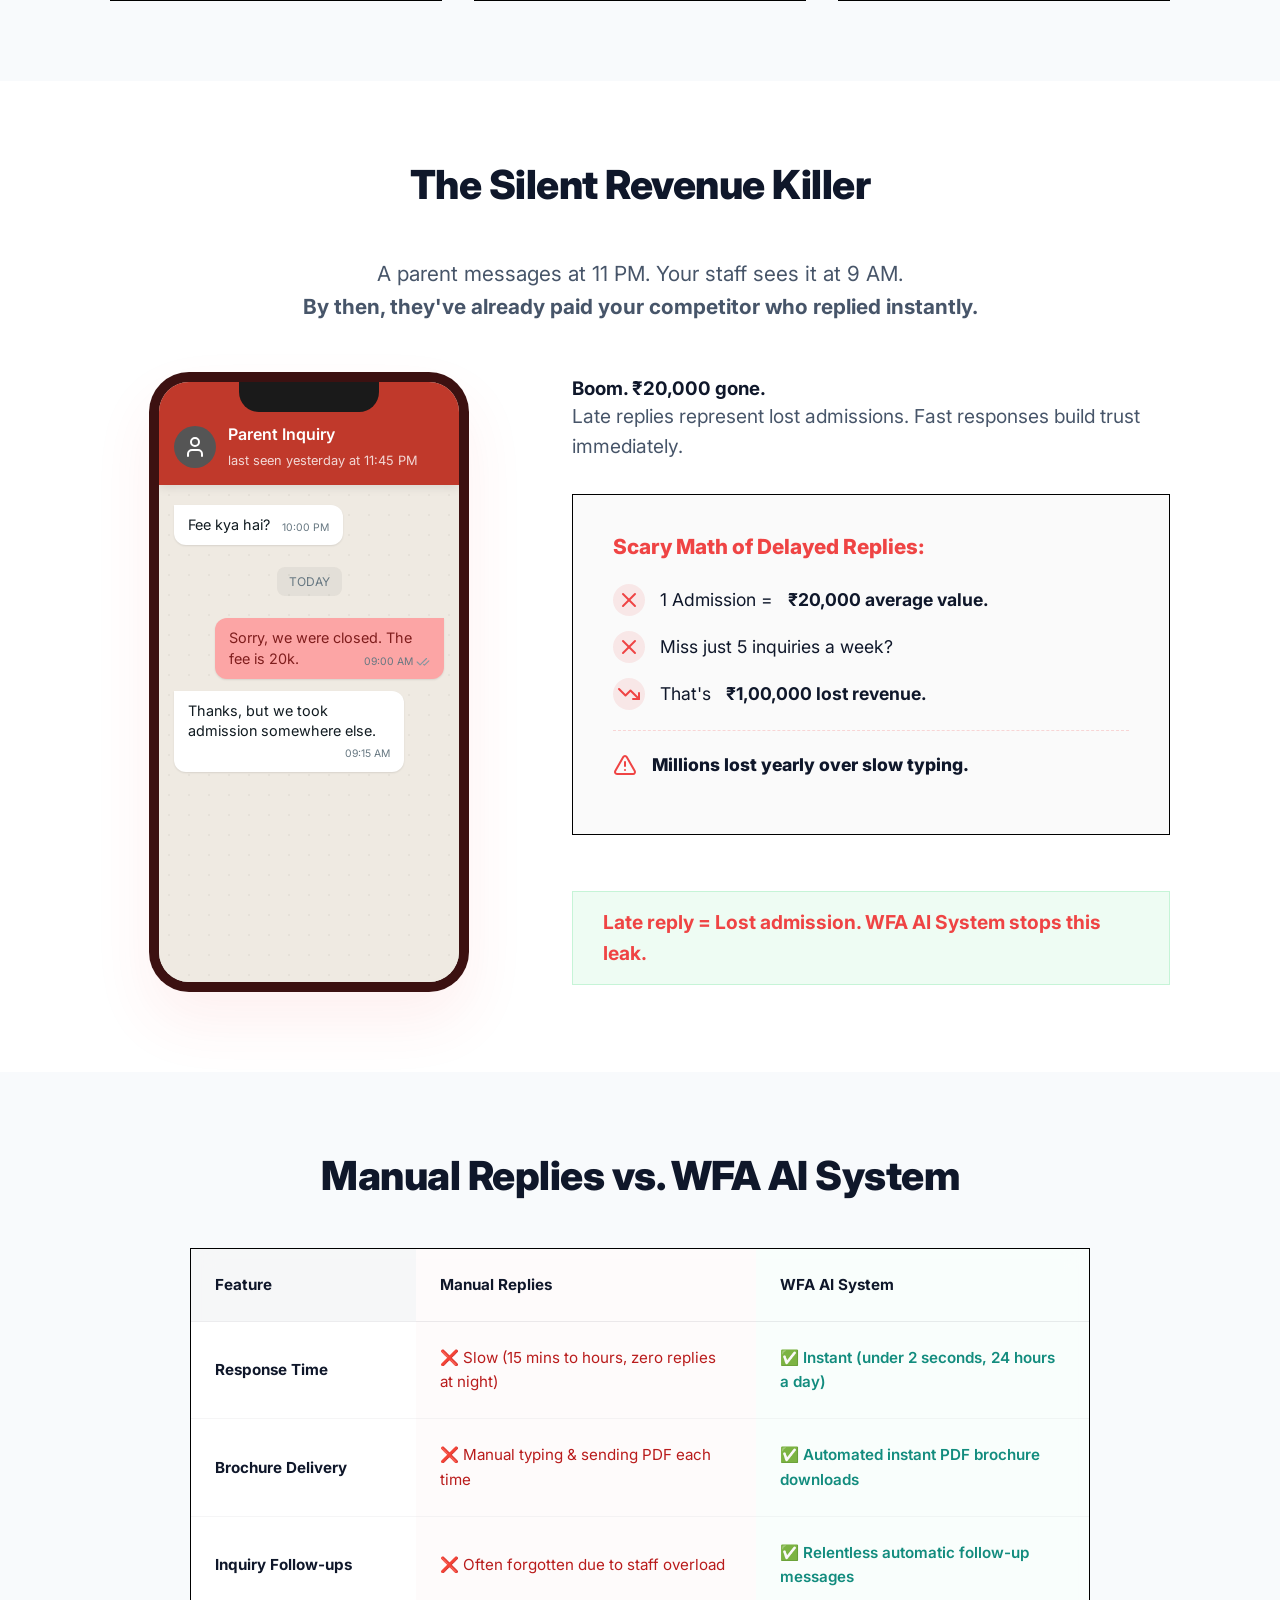
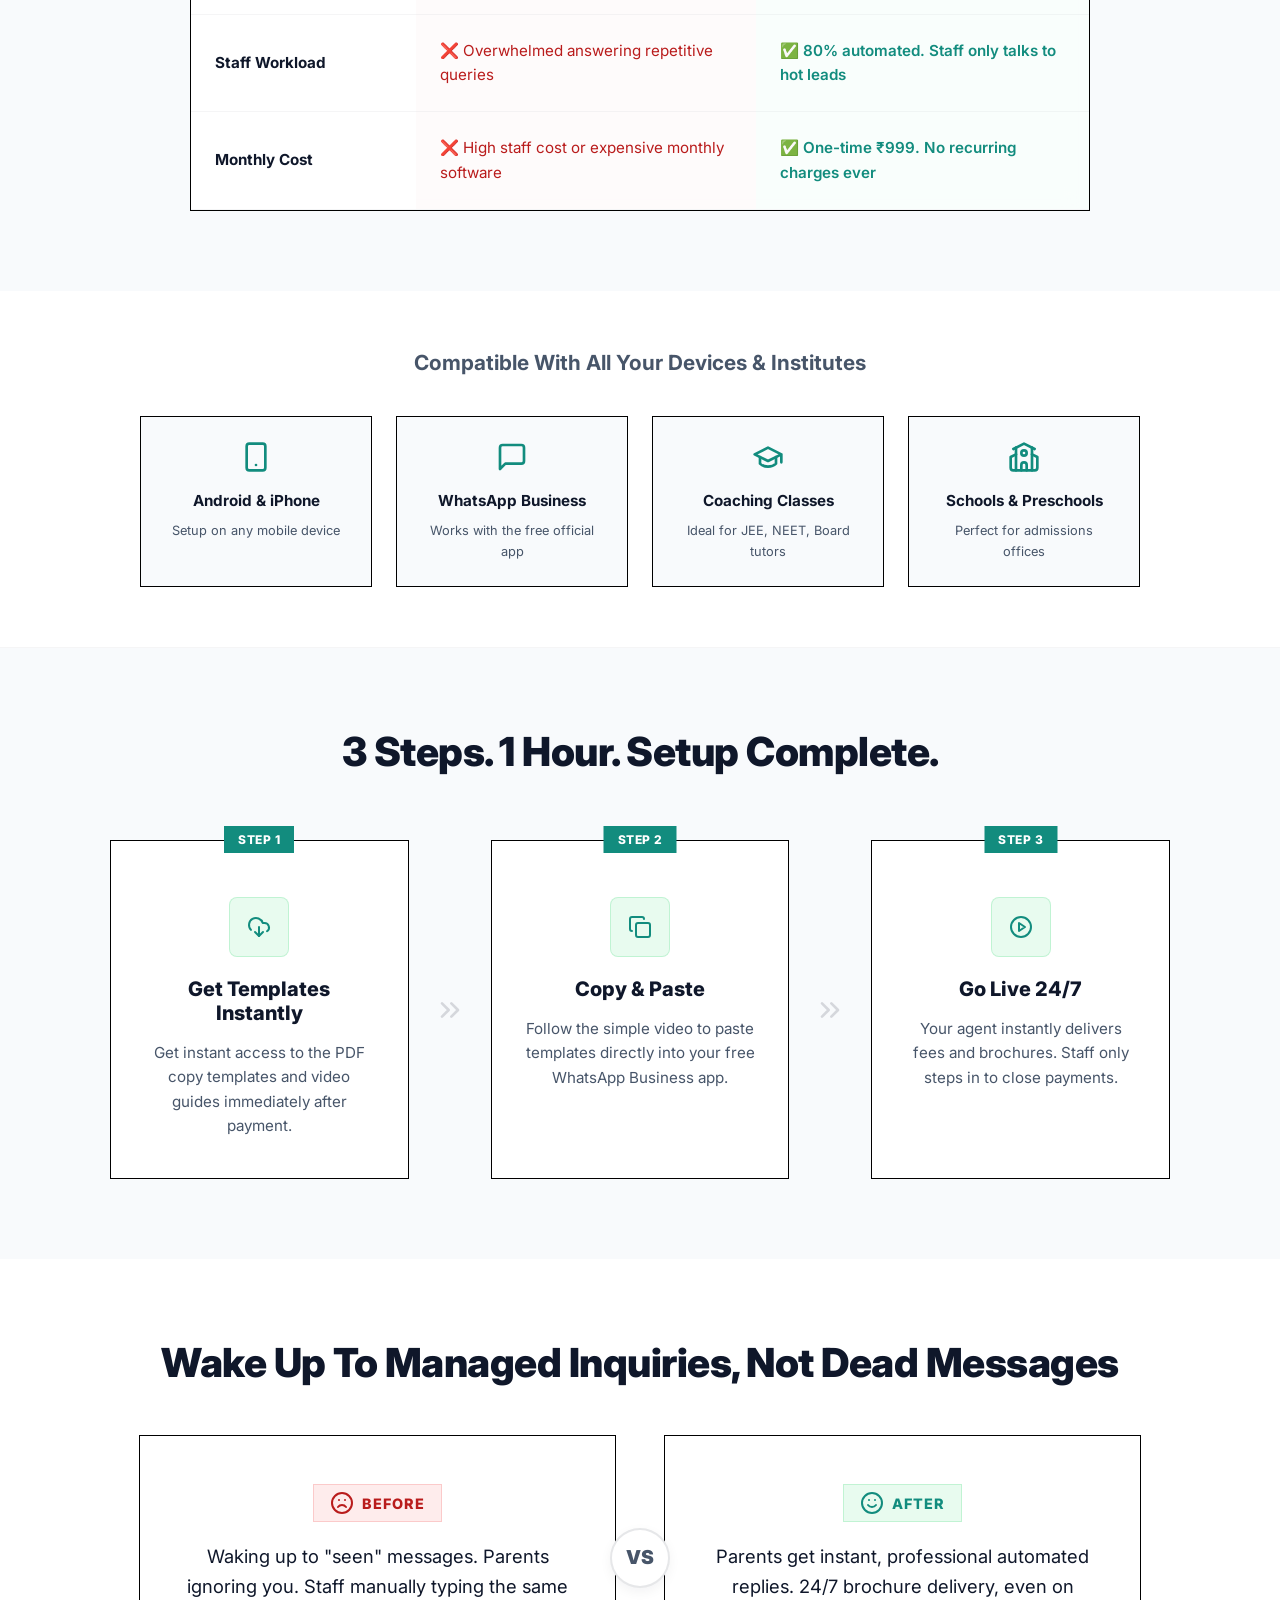
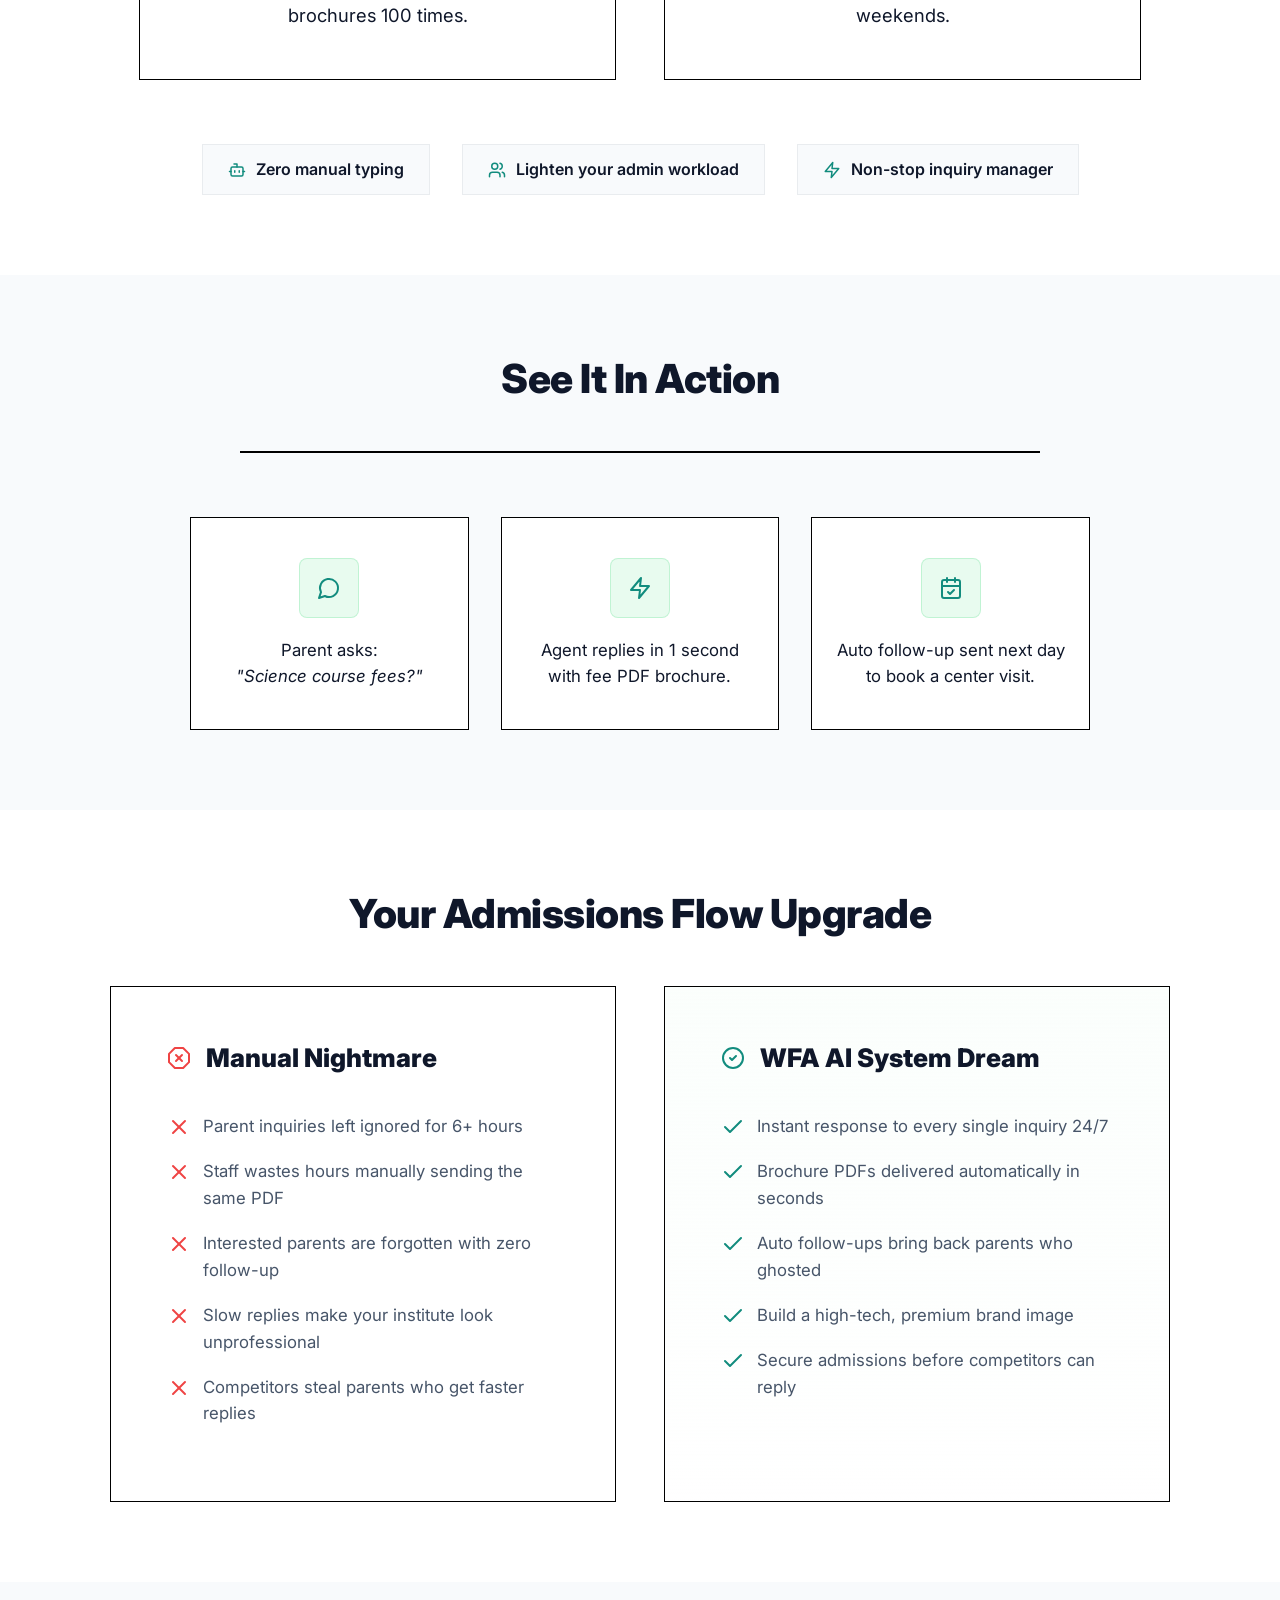
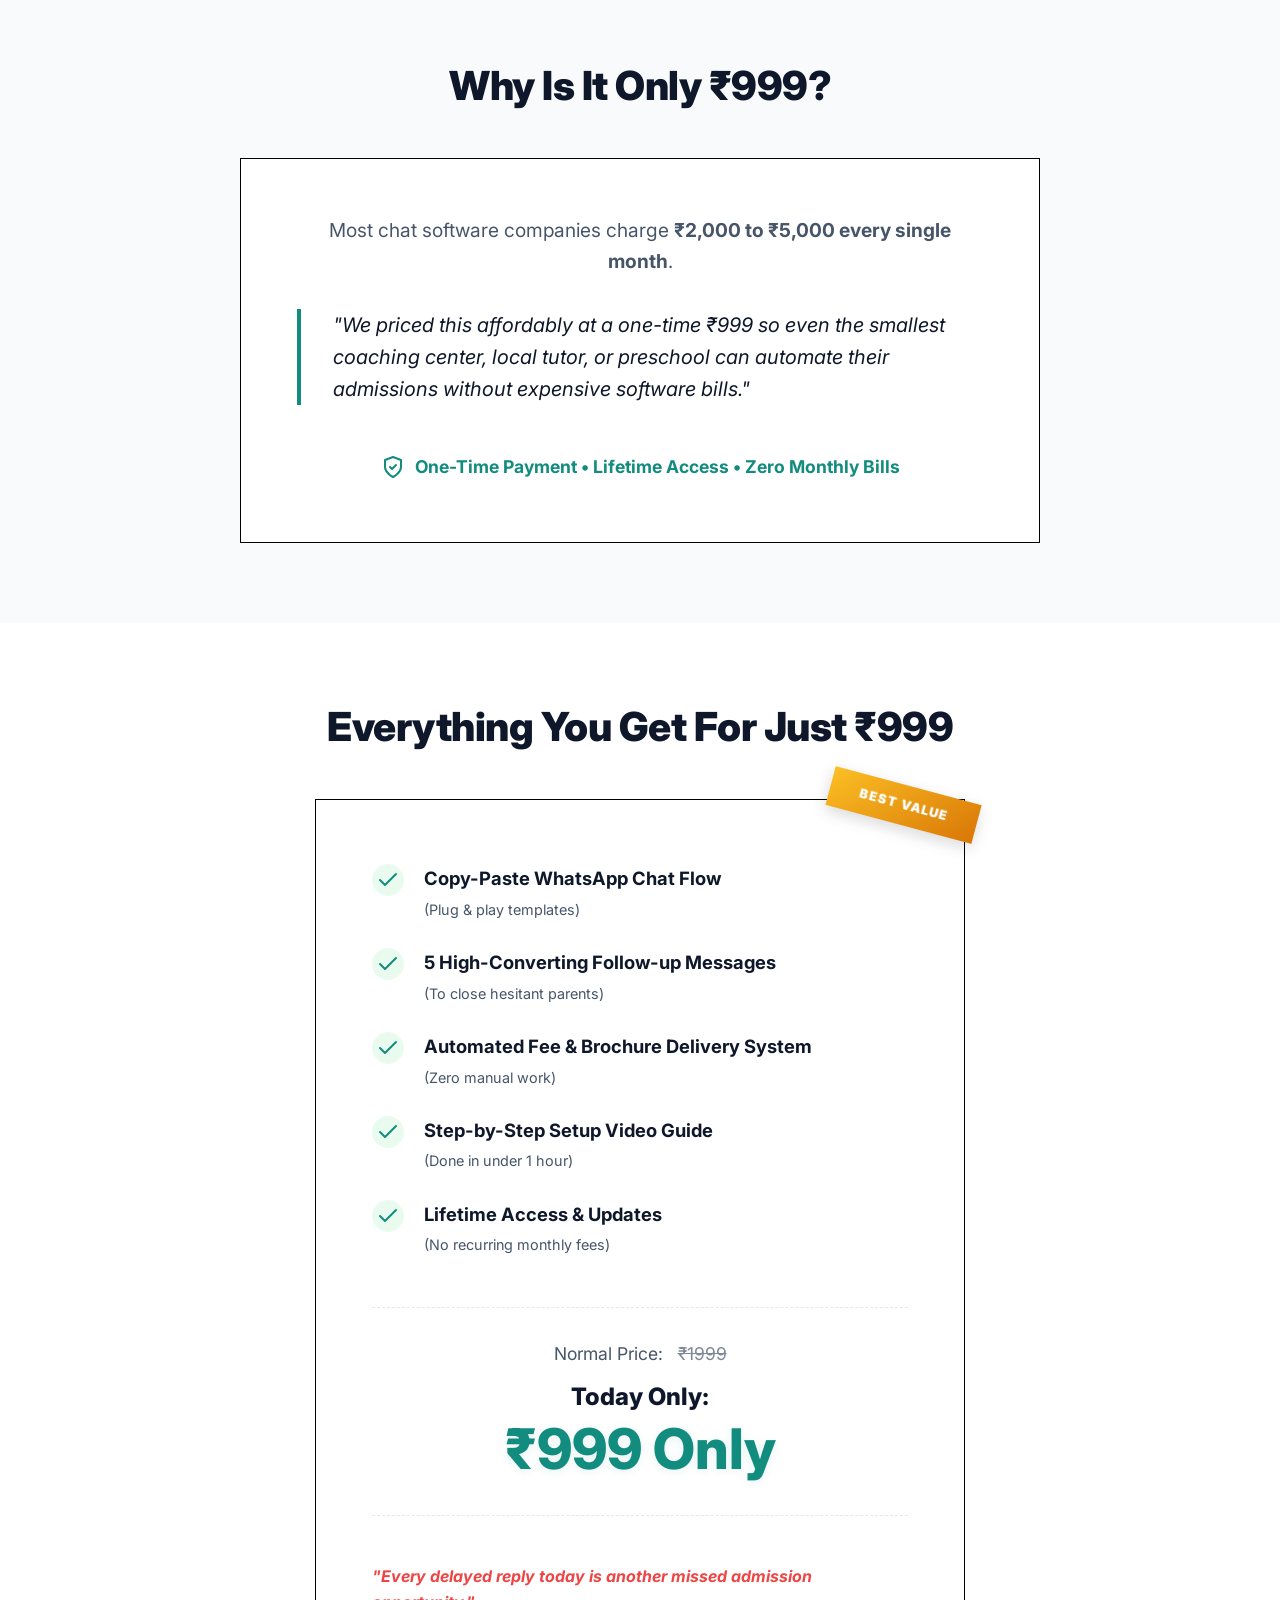
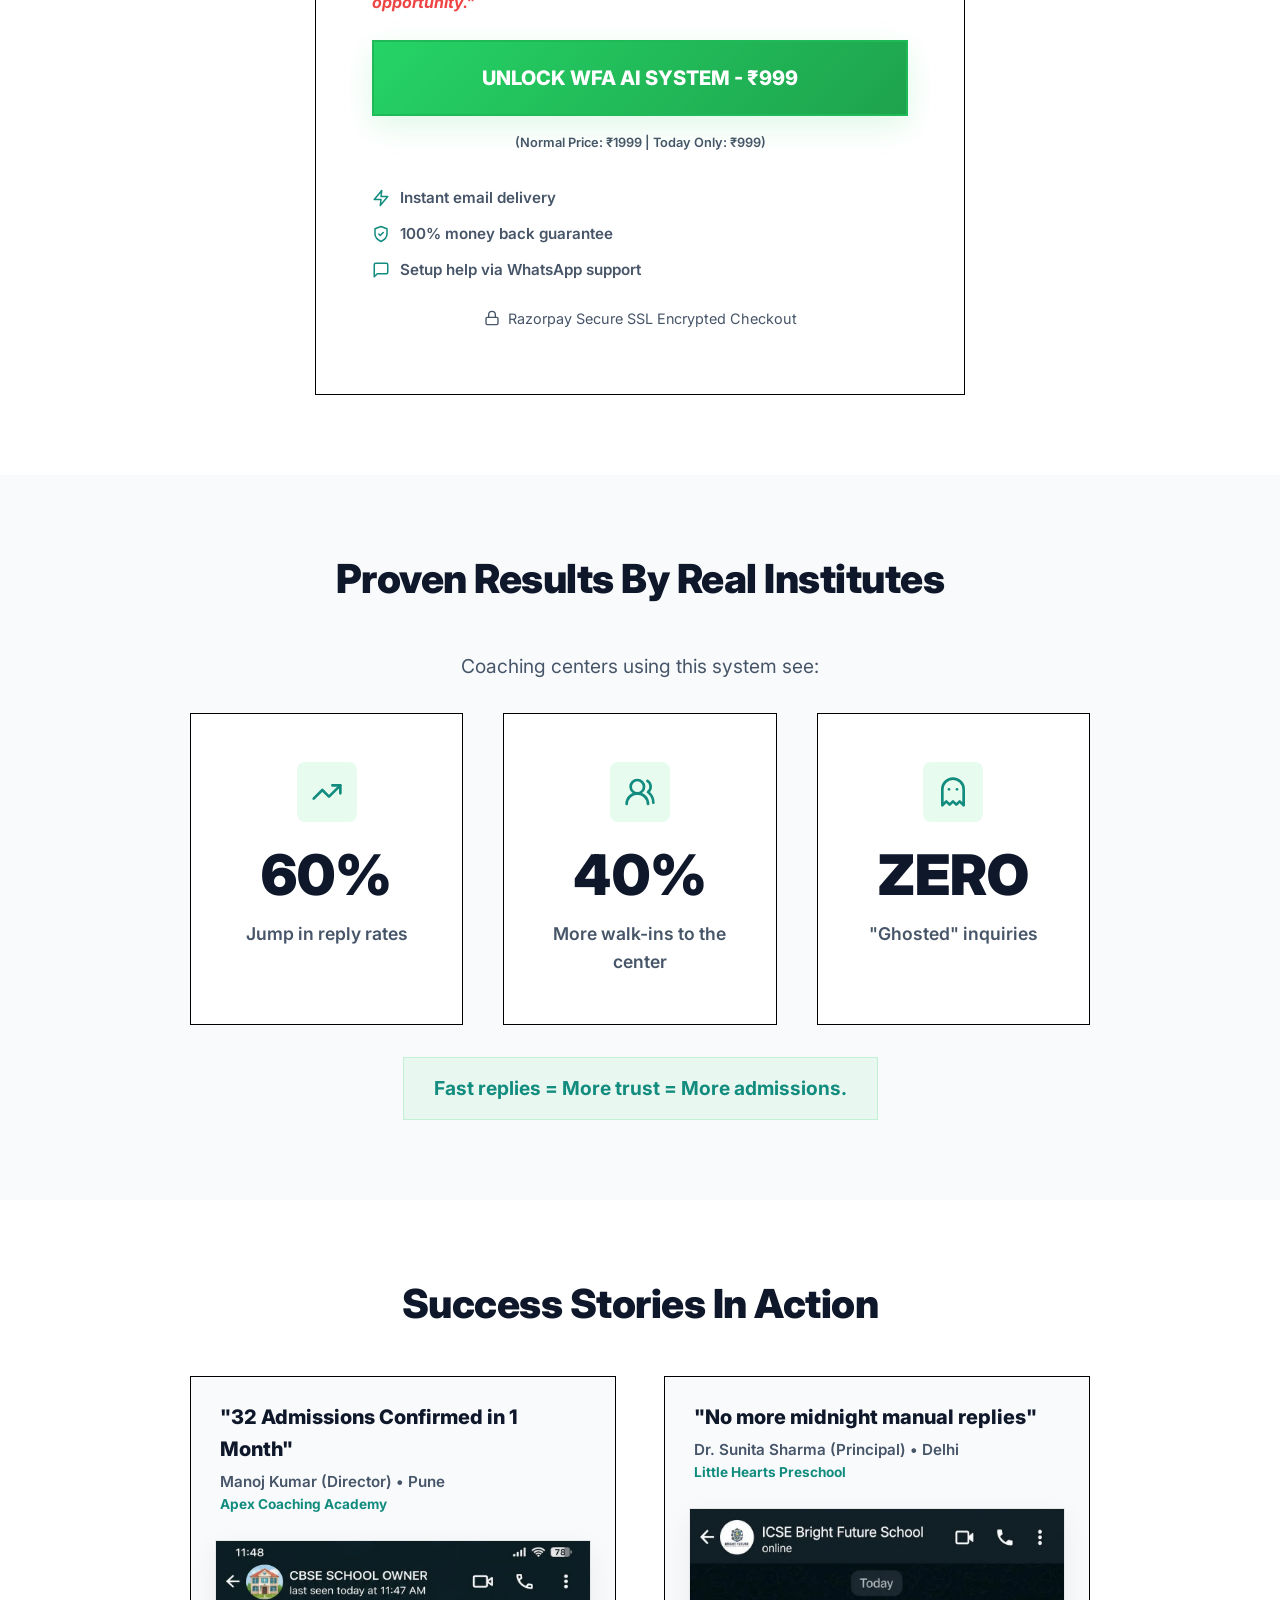
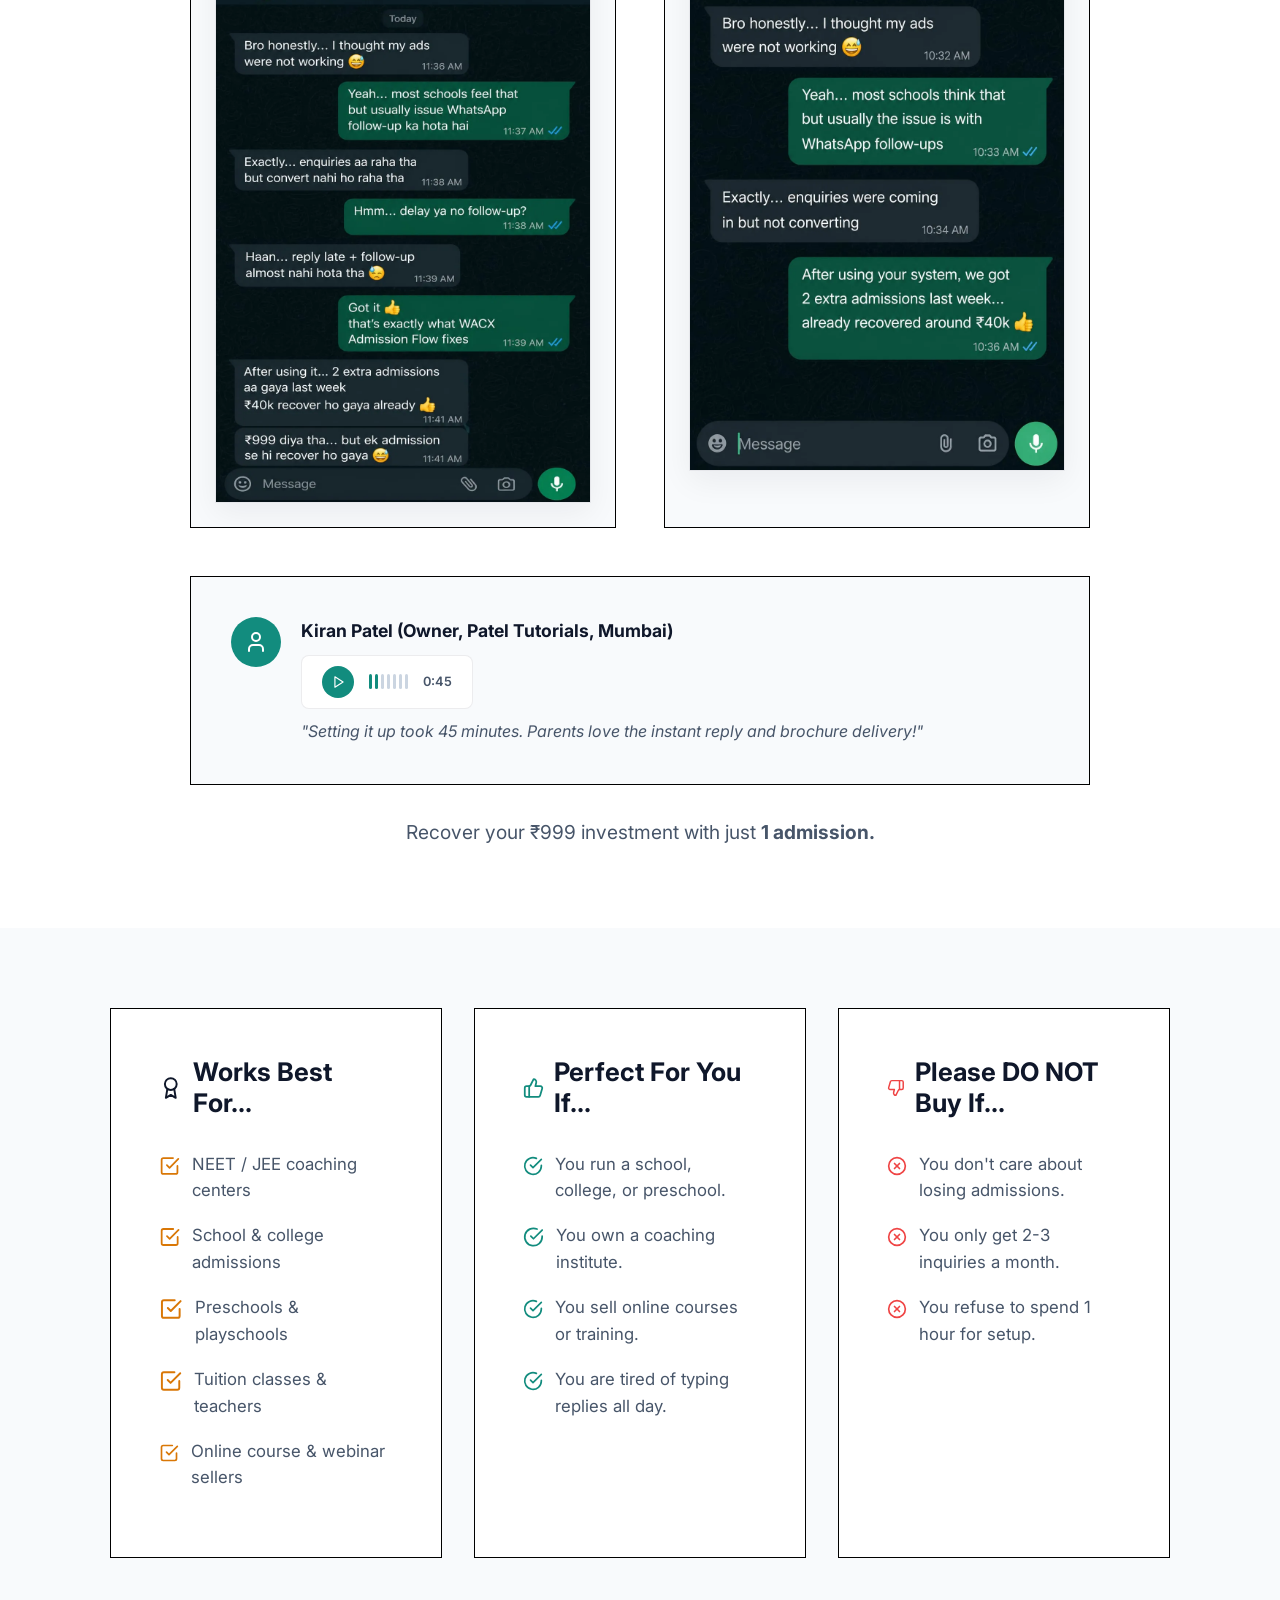
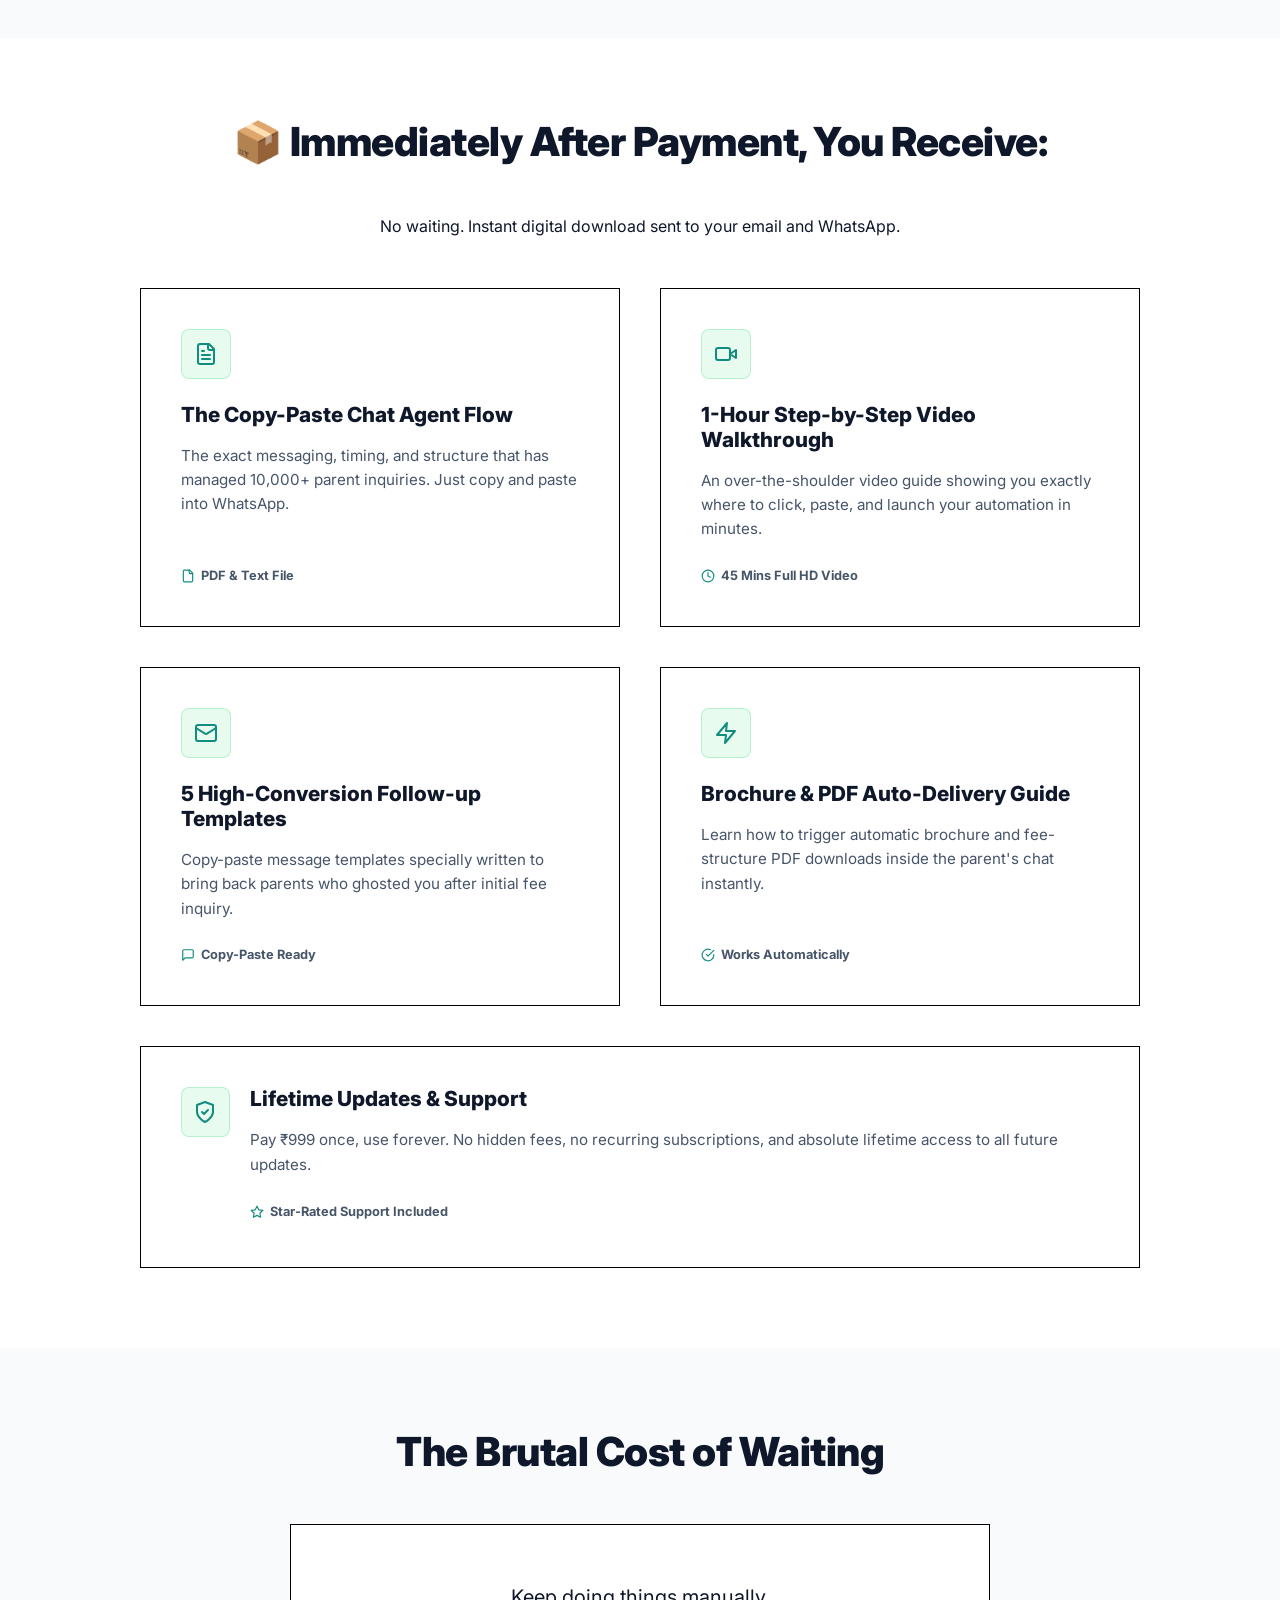
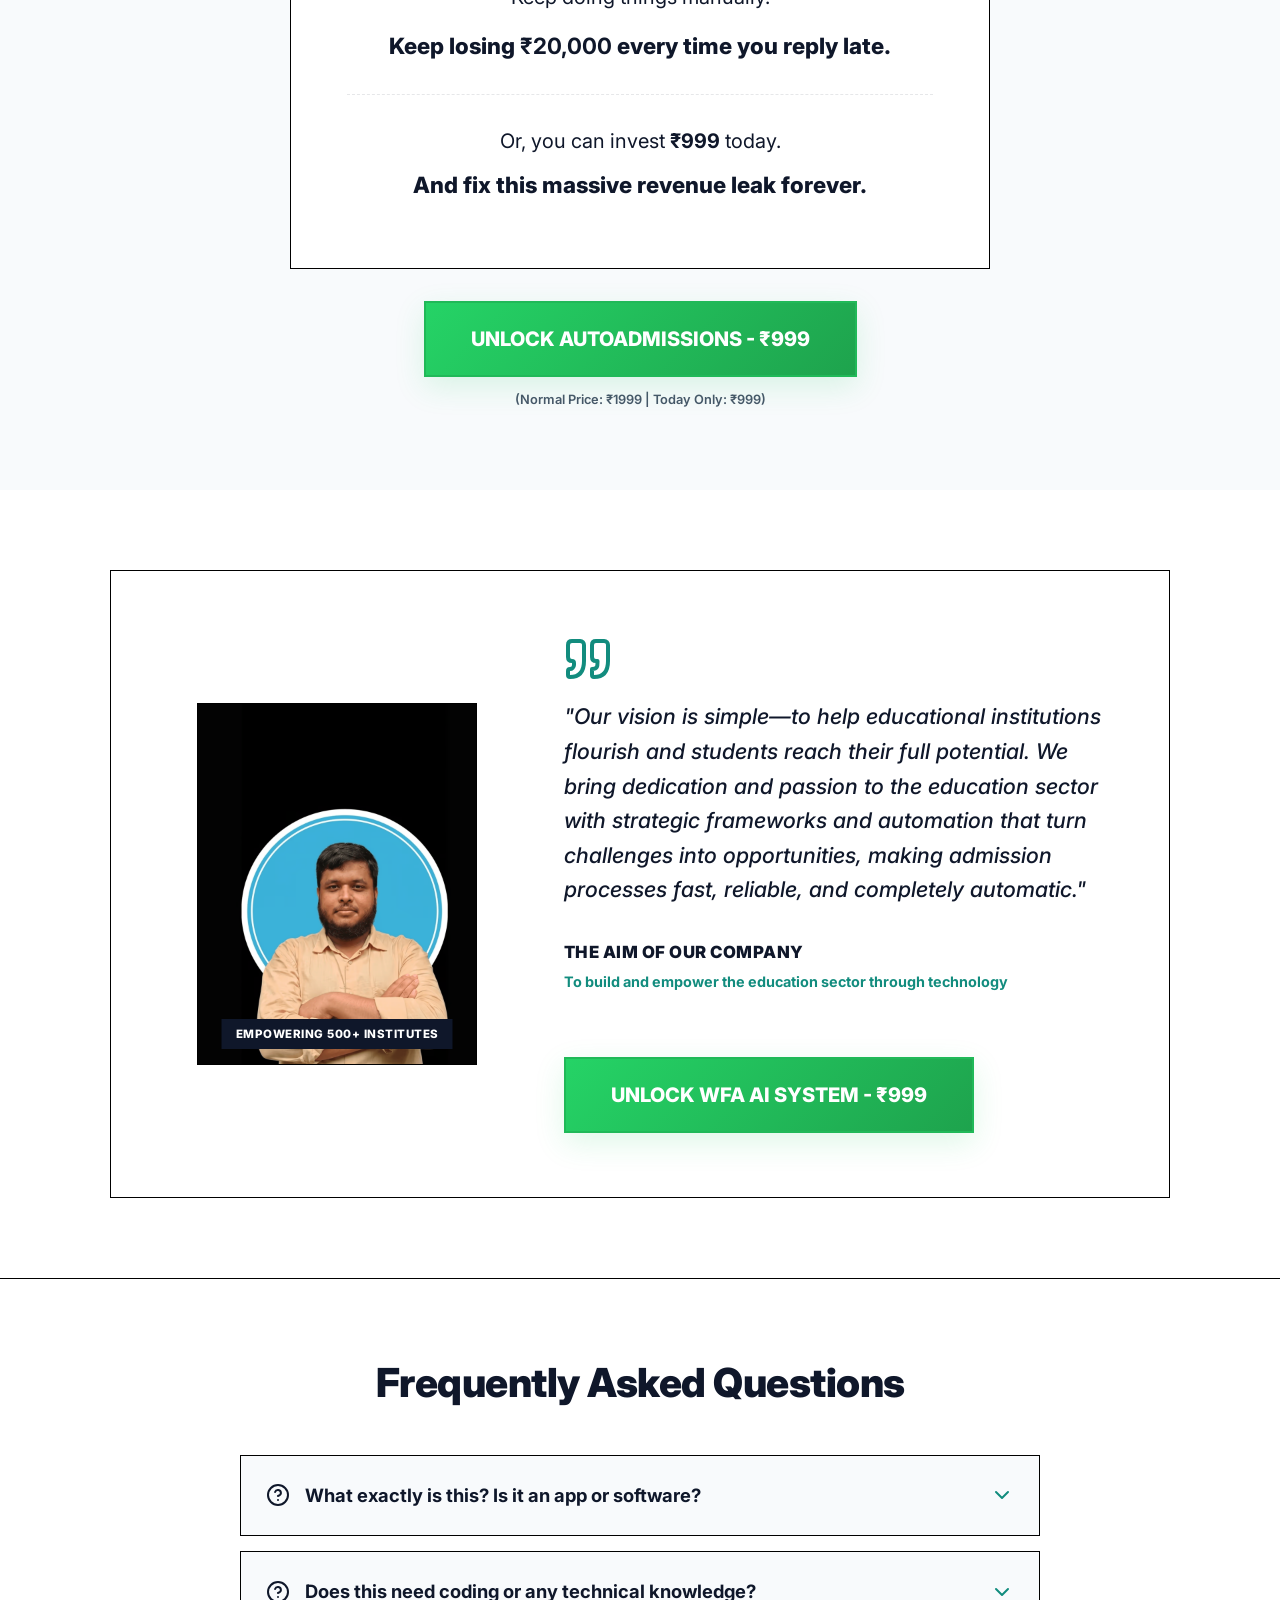
==== commit abb11ba5: "Make rating stars yellow and update Regular Price to Normal Price" ====
--- a/index.html
+++ b/index.html
@@ -48,7 +48,7 @@
                     <p class="subheadline">Parents are messaging your institute right now. Most will never get a reply. Most will take admission somewhere else — tonight.</p>
                     <div class="hero-ctas">
                         <a href="#buy" class="cta-button primary pulse">UNLOCK WFA AI SYSTEM - ₹999 &rarr;</a>
-                        <p class="cta-sub-price" style="text-align: left; margin-top: 8px; font-size: 0.8rem; font-weight: 500; color: rgba(255, 255, 255, 0.8);">(Regular Price: ₹1999 | Today Only: ₹999)</p>
+                        <p class="cta-sub-price" style="text-align: left; margin-top: 8px; font-size: 0.8rem; font-weight: 500; color: rgba(255, 255, 255, 0.8);">(Normal Price: ₹1999 | Today Only: ₹999)</p>
                     </div>
                     <div class="hero-rating-badge">
                         <span class="rating-stars">
@@ -183,7 +183,7 @@
                 <div class="what-is-this-footer text-center">
                     <p class="footnote-highlight">No webhooks • No coding • Works on free WhatsApp Business app</p>
                     <a href="#buy" class="cta-button primary pulse mt-4" style="max-width: 450px; display: inline-block;">UNLOCK WFA AI SYSTEM - ₹999</a>
-                    <p class="cta-sub-price">(Regular Price: ₹1999 | Today Only: ₹999)</p>
+                    <p class="cta-sub-price">(Normal Price: ₹1999 | Today Only: ₹999)</p>
                 </div>
             </div>
         </div>
@@ -546,13 +546,13 @@
                     <li><div class="icon-circle green"><i data-lucide="check"></i></div> <div><strong>Lifetime Access & Updates</strong> <br><span>(No recurring monthly fees)</span></div></li>
                 </ul>
                 <div class="price-box">
-                    <p class="total-value">Regular Price: <span class="strikethrough">₹1999</span></p>
+                    <p class="total-value">Normal Price: <span class="strikethrough">₹1999</span></p>
                     <p class="final-price">Today Only: <span>₹999 Only</span></p>
                 </div>
                 
                 <p class="urgency-warning-line">"Every delayed reply today is another missed admission opportunity."</p>
                 <a href="#buy" class="cta-button primary full-width pulse">UNLOCK WFA AI SYSTEM - ₹999</a>
-                <p class="cta-sub-price" style="text-align: center; margin-top: 10px;">(Regular Price: ₹1999 | Today Only: ₹999)</p>
+                <p class="cta-sub-price" style="text-align: center; margin-top: 10px;">(Normal Price: ₹1999 | Today Only: ₹999)</p>
                 
                 <!-- Trust checkout indicators -->
                 <div class="checkout-trust-elements">
@@ -740,7 +740,7 @@
                 <p class="highlight-win">And fix this massive revenue leak forever.</p>
             </div>
             <a href="#buy" class="cta-button primary mt-4 pulse">UNLOCK AUTOADMISSIONS - ₹999</a>
-            <p class="cta-sub-price">(Regular Price: ₹1999 | Today Only: ₹999)</p>
+            <p class="cta-sub-price">(Normal Price: ₹1999 | Today Only: ₹999)</p>
         </div>
     </section>
 
@@ -865,7 +865,7 @@
             <p class="bold-text">Fix this revenue leak today for a one-time ₹999 investment.</p>
             <p class="glowing-text">Lock your admissions right now.</p>
             <a href="#buy" class="cta-button primary pulse mt-4">UNLOCK WFA AI SYSTEM - ₹999</a>
-            <p class="cta-sub-price">(Regular Price: ₹1999 | Today Only: ₹999)</p>
+            <p class="cta-sub-price">(Normal Price: ₹1999 | Today Only: ₹999)</p>
         </div>
     </footer>
 
@@ -904,7 +904,7 @@
                 <input type="hidden" name="utm_content" id="utm_content" value="">
                 <input type="hidden" name="utm_term" id="utm_term" value="">
                 <button type="submit" class="cta-button primary full-width mt-4 pulse">Unlock WFA AI System - ₹999</button>
-                <p class="cta-sub-price" style="text-align: center; margin-top: 8px; font-size: 0.72rem; font-weight: 500;">(Regular Price: ₹1999 | Today Only: ₹999)</p>
+                <p class="cta-sub-price" style="text-align: center; margin-top: 8px; font-size: 0.72rem; font-weight: 500;">(Normal Price: ₹1999 | Today Only: ₹999)</p>
                 
                 <div class="checkout-trust-elements modal-trust">
                     <div class="trust-badge-item"><i data-lucide="zap" class="icon-green"></i> Instant email delivery</div>
@@ -920,7 +920,7 @@
     <!-- STICKY MOBILE CTA -->
     <div class="sticky-mobile-cta" id="stickyMobileCta">
         <a href="#buy" class="cta-button primary pulse">UNLOCK WFA AI SYSTEM - ₹999</a>
-        <p class="cta-sub-price" style="text-align: center; margin-top: 4px; font-size: 0.68rem; font-weight: 500;">(Regular Price: ₹1999 | Today Only: ₹999)</p>
+        <p class="cta-sub-price" style="text-align: center; margin-top: 4px; font-size: 0.68rem; font-weight: 500;">(Normal Price: ₹1999 | Today Only: ₹999)</p>
     </div>
 
     <script src="script-v3.js" defer></script>
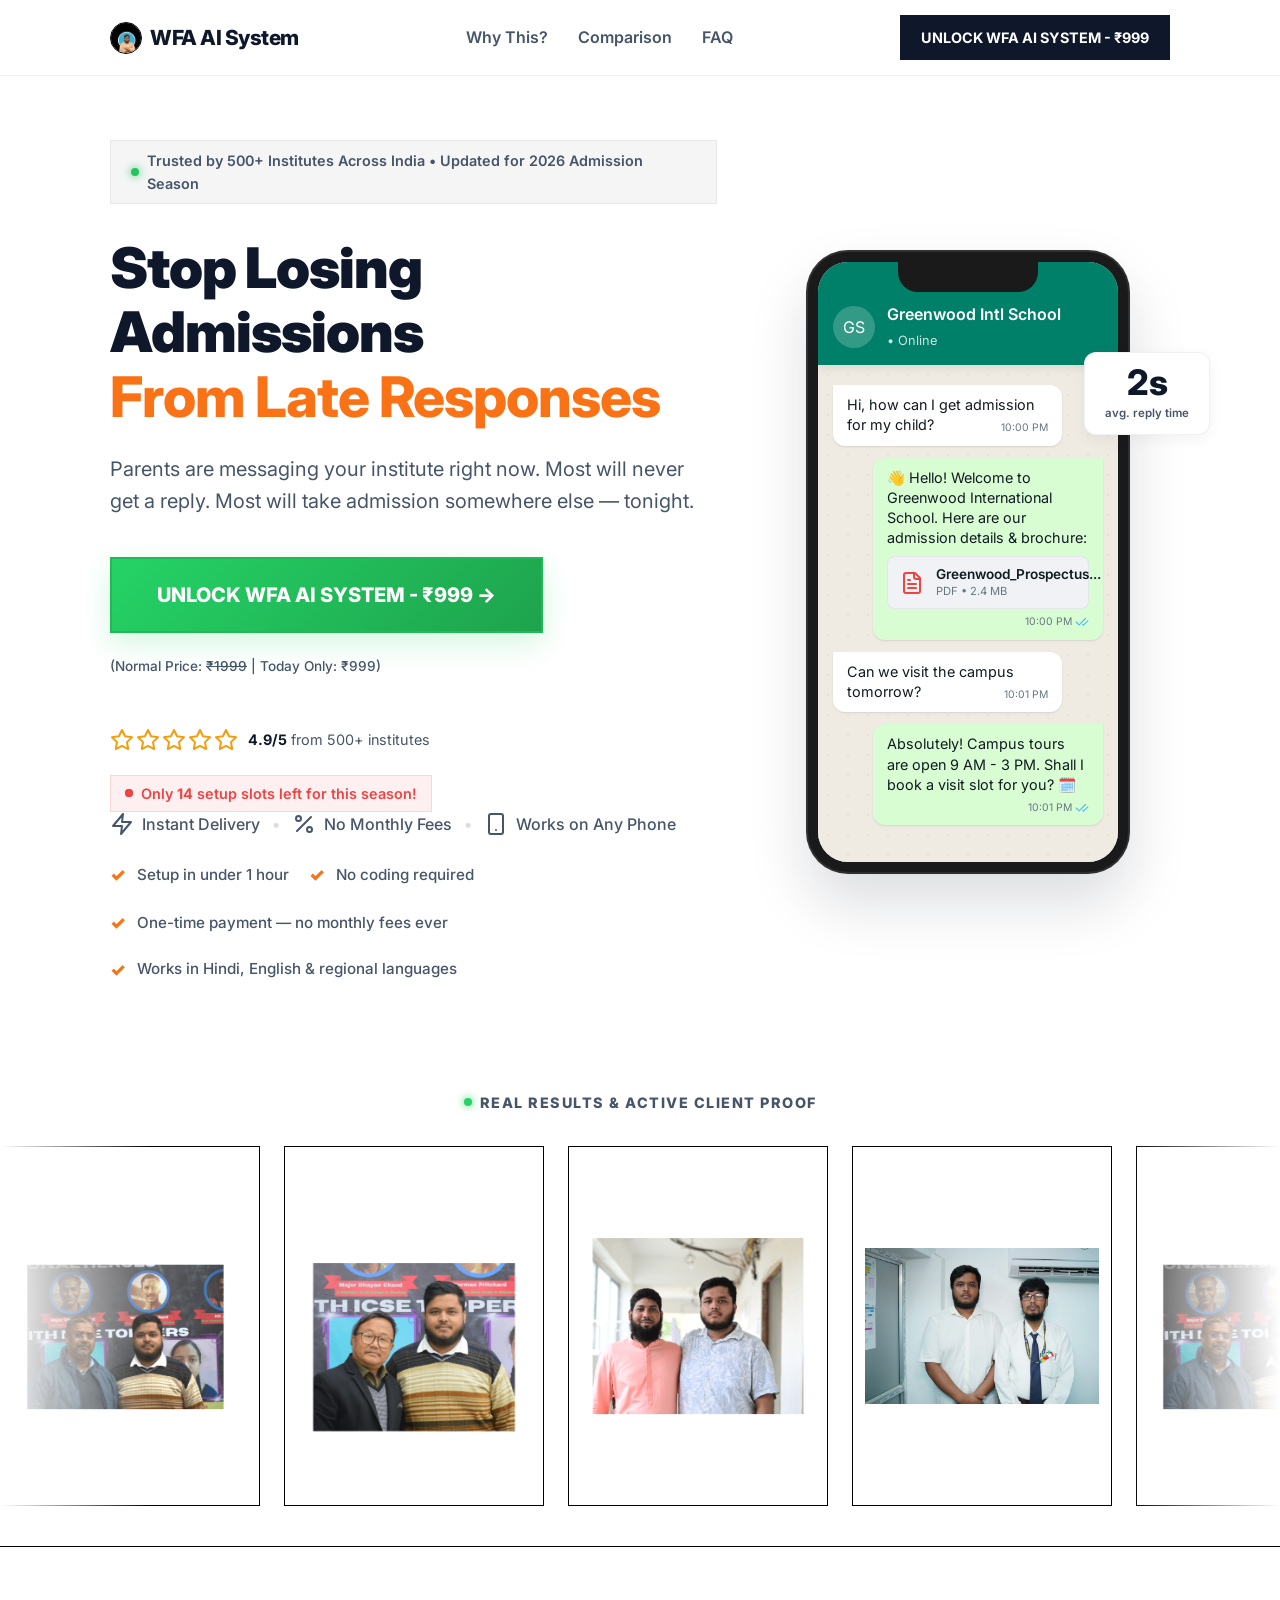
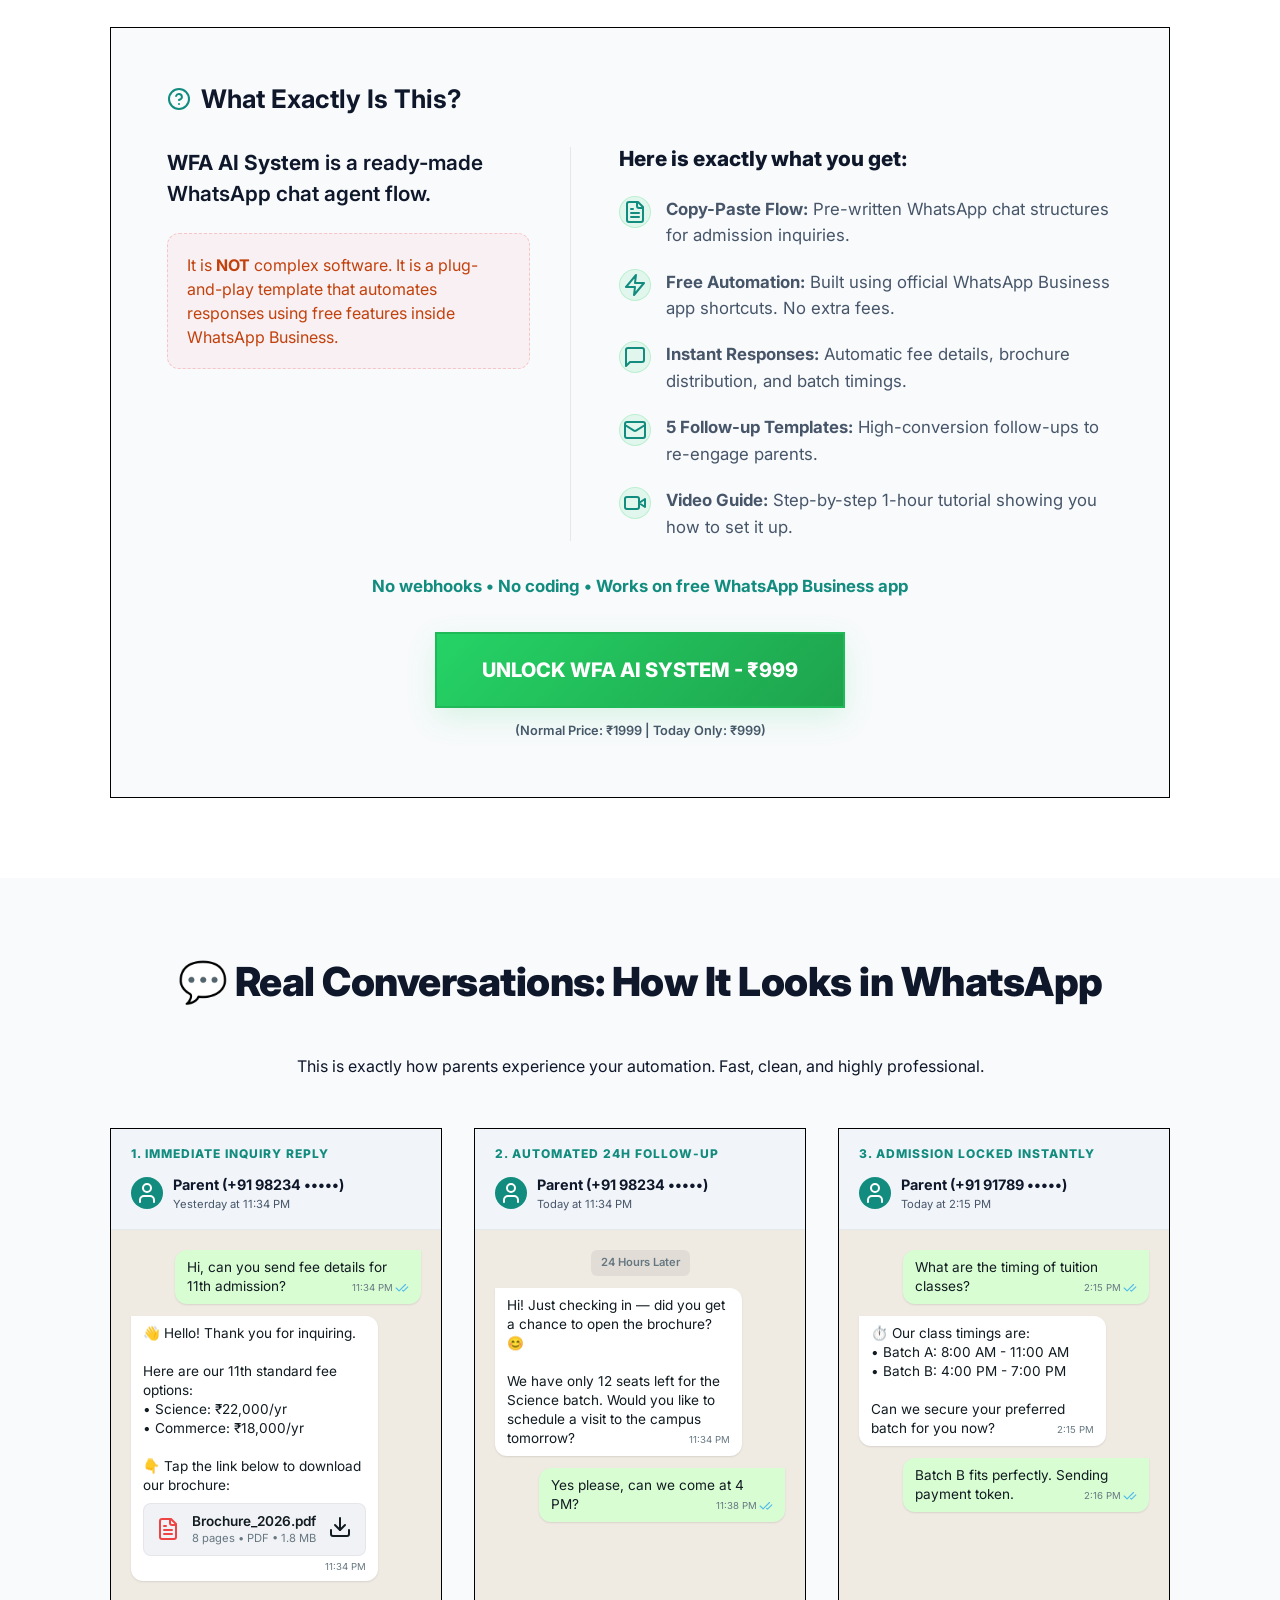
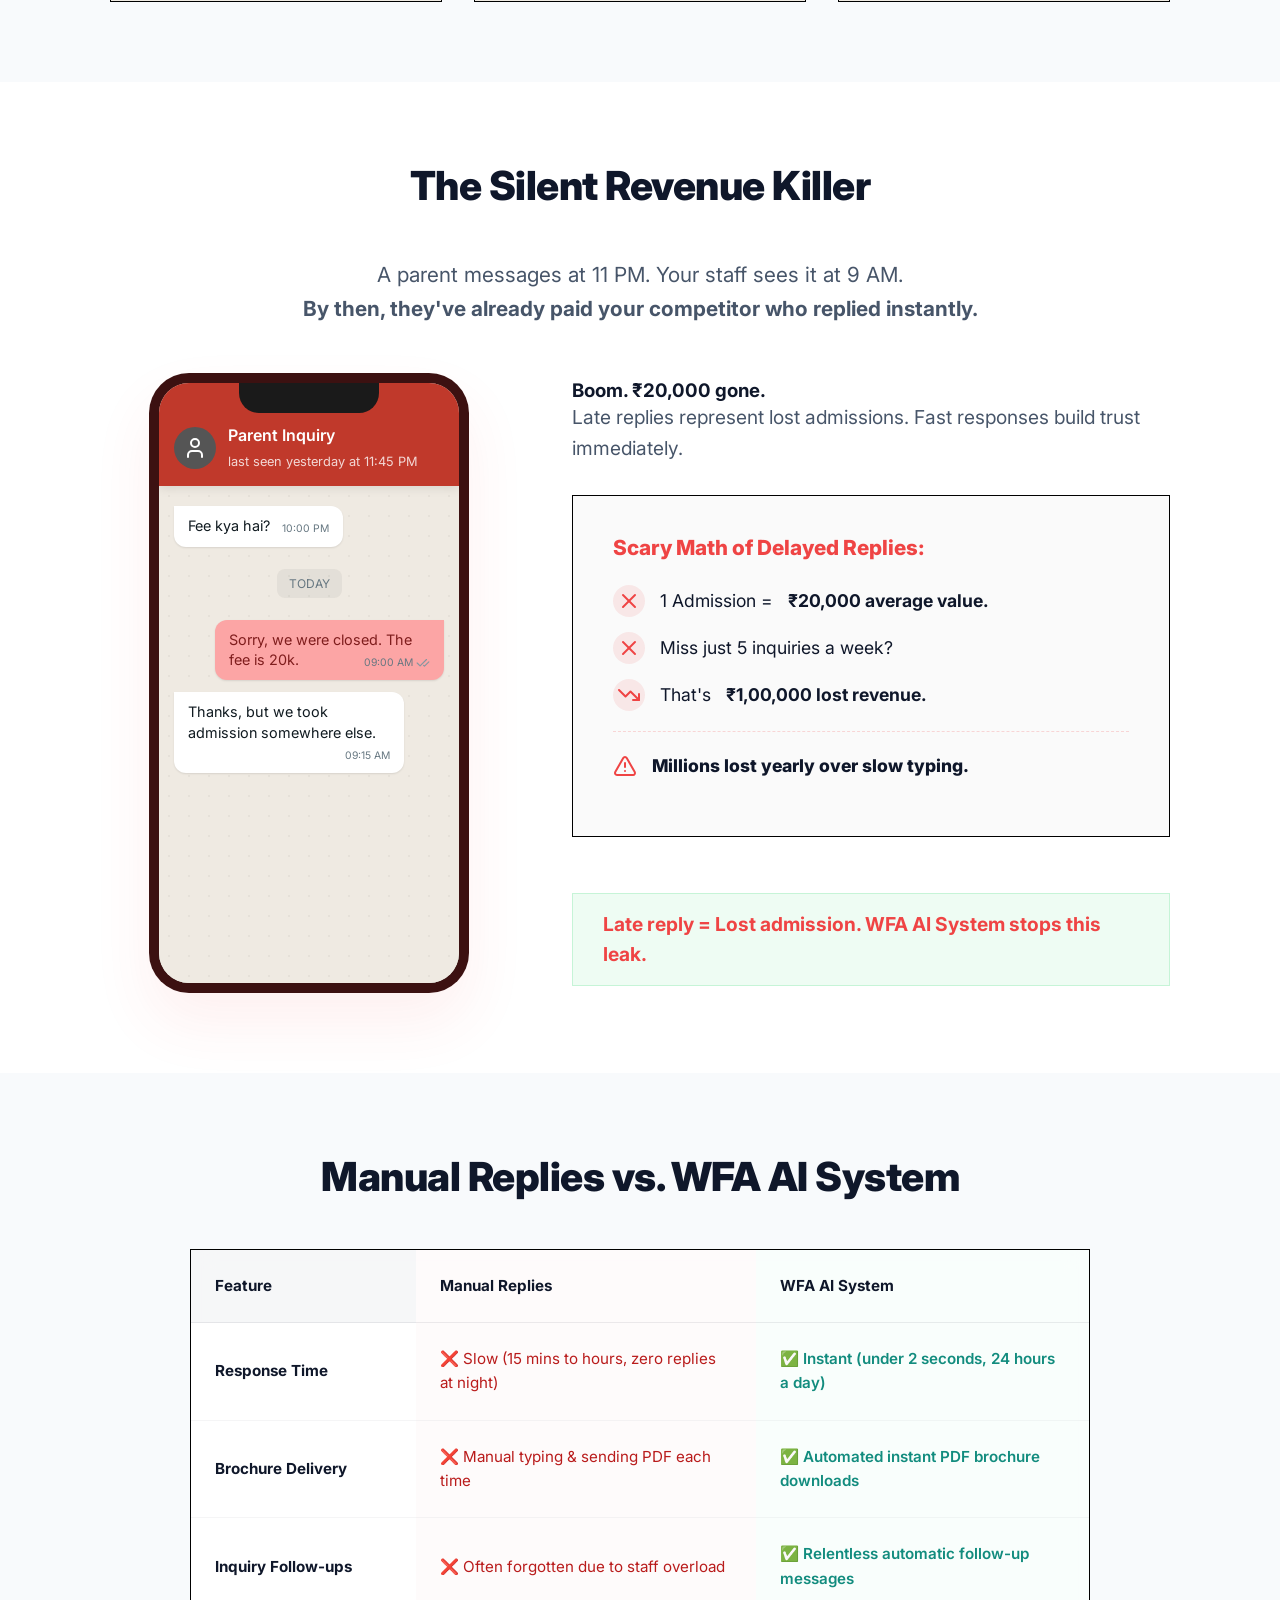
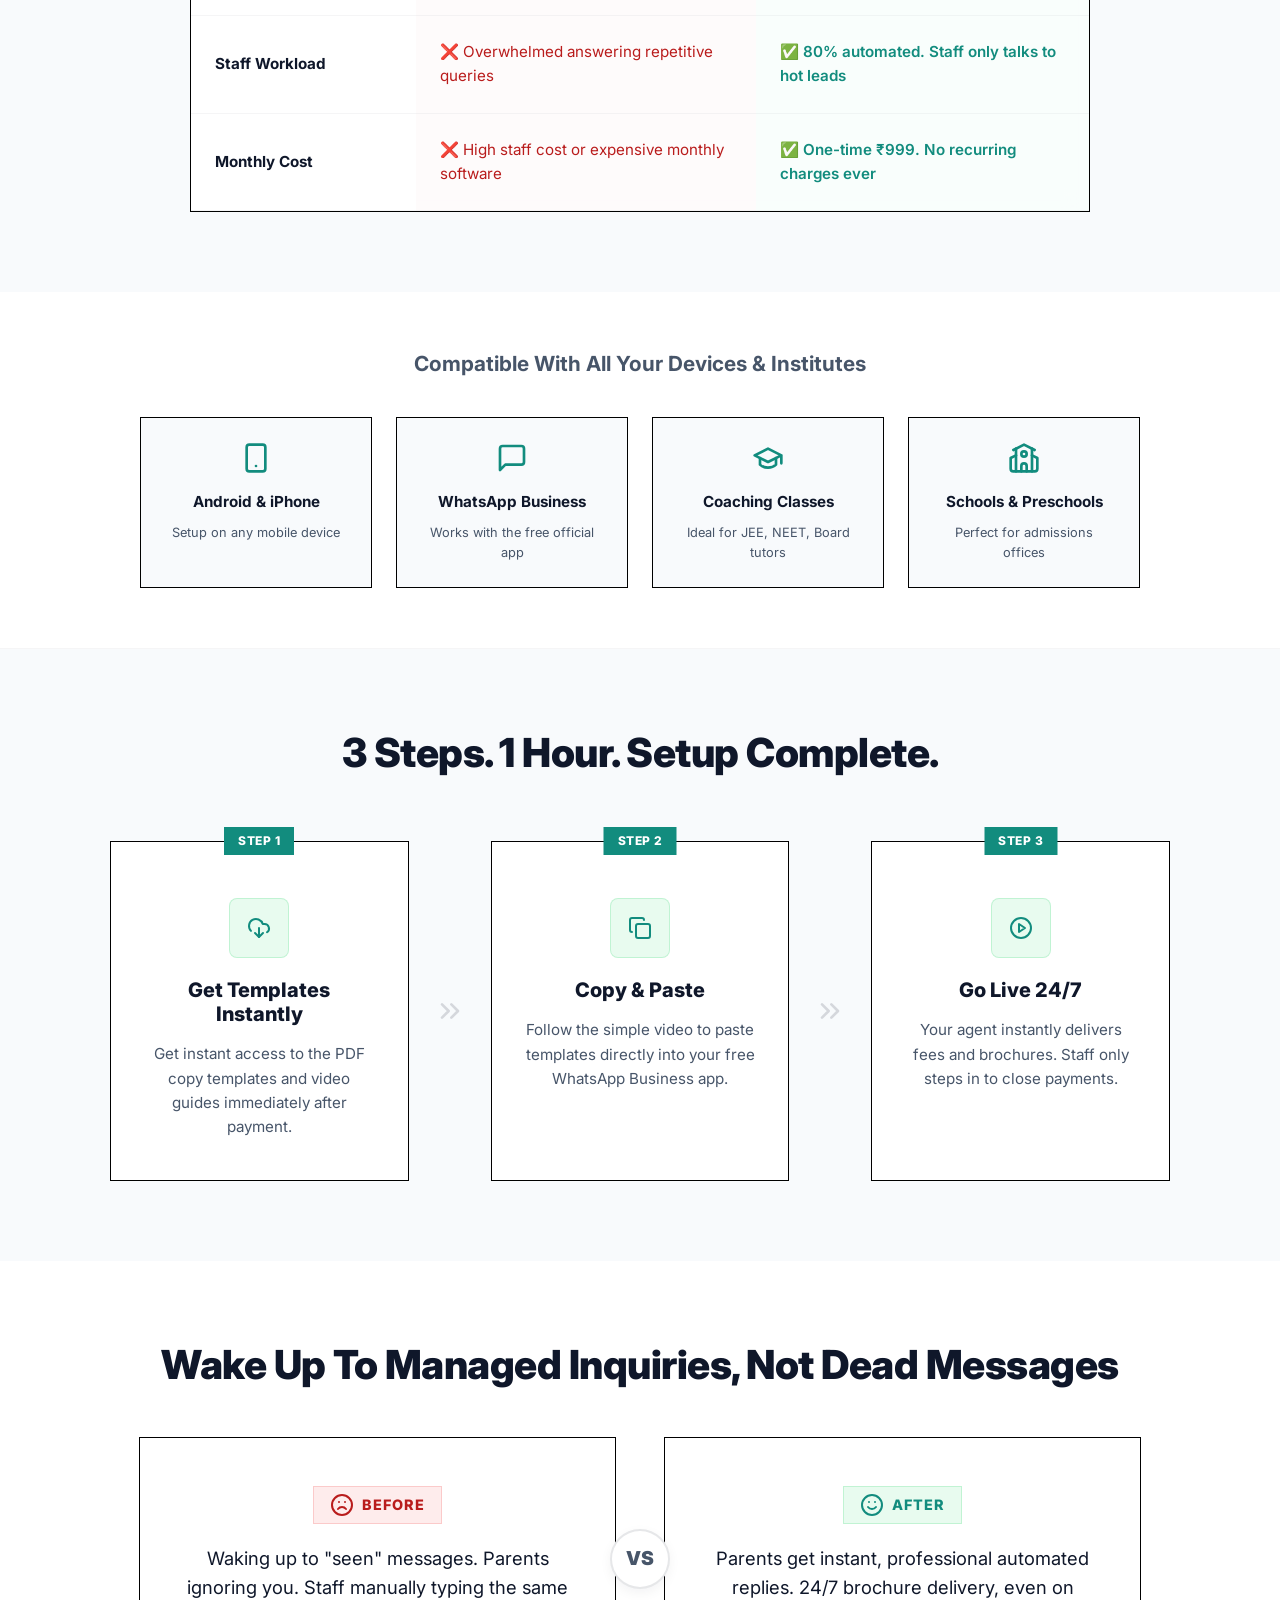
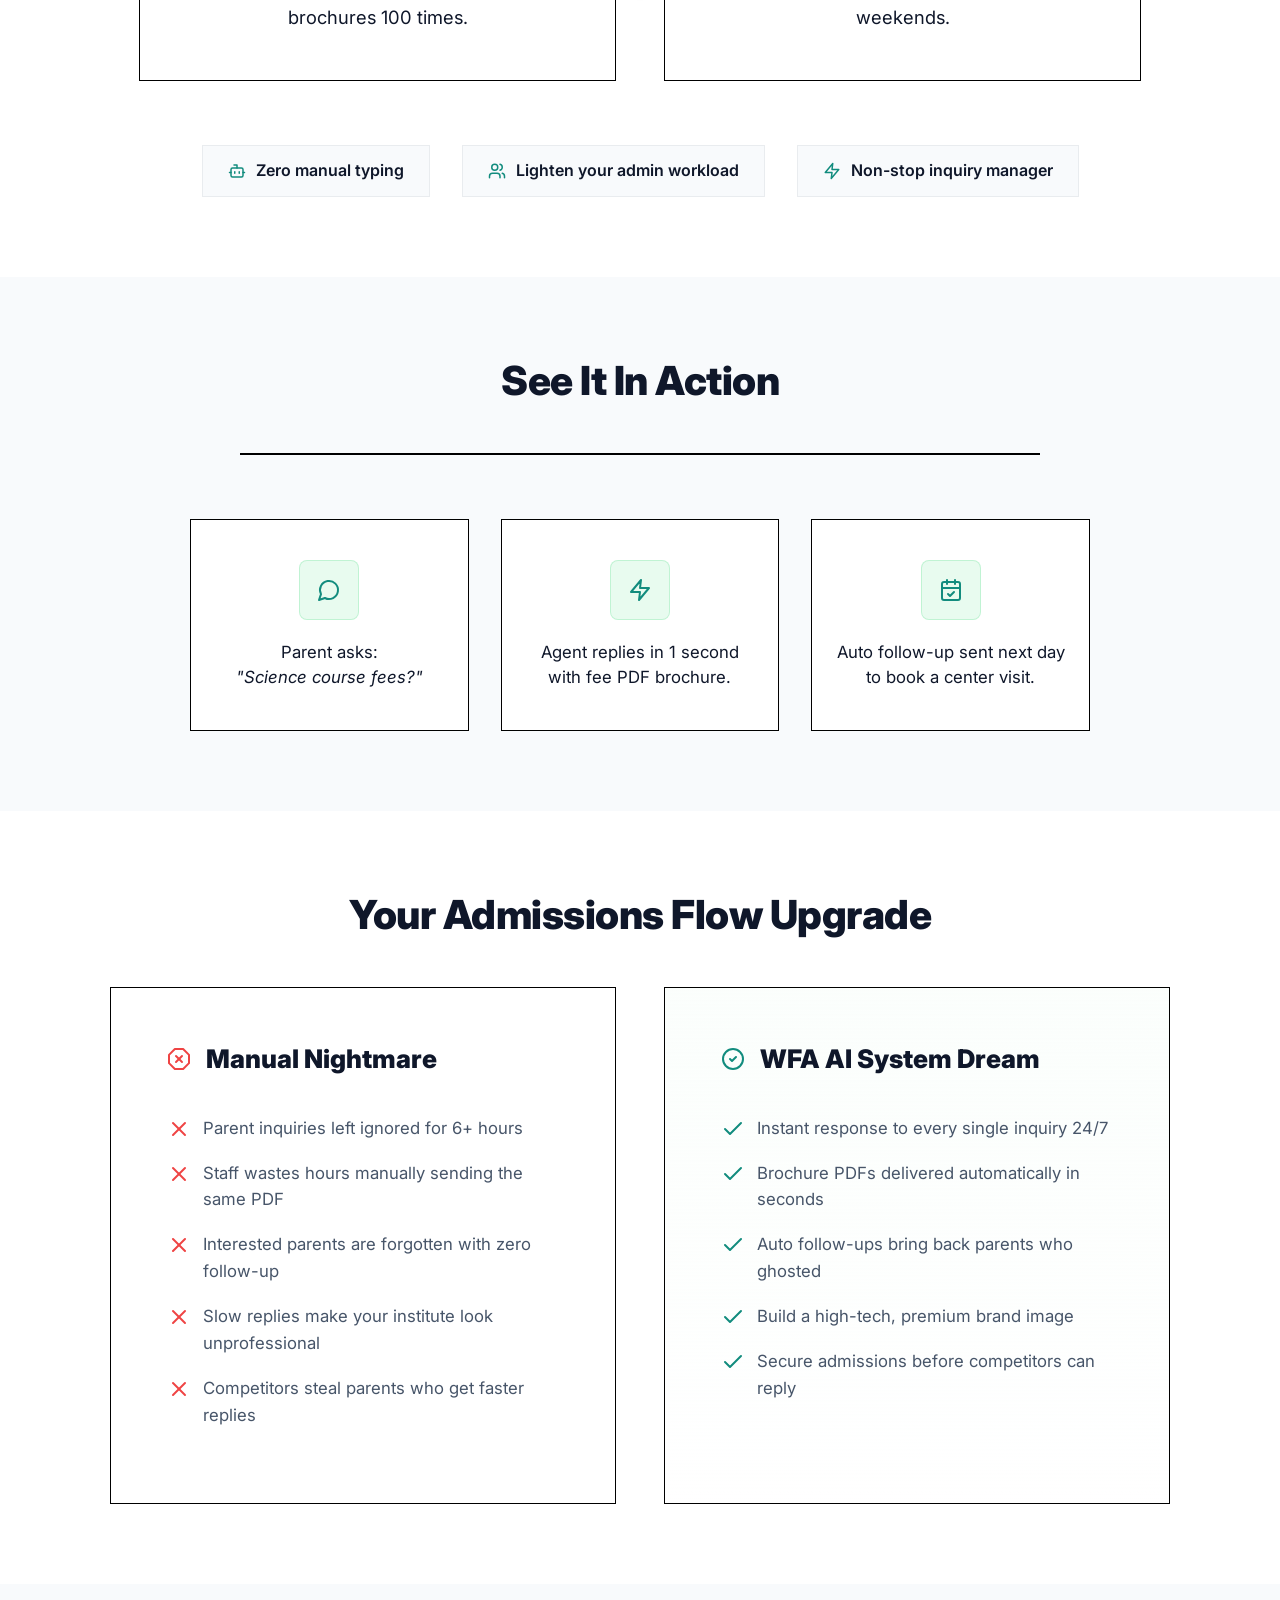
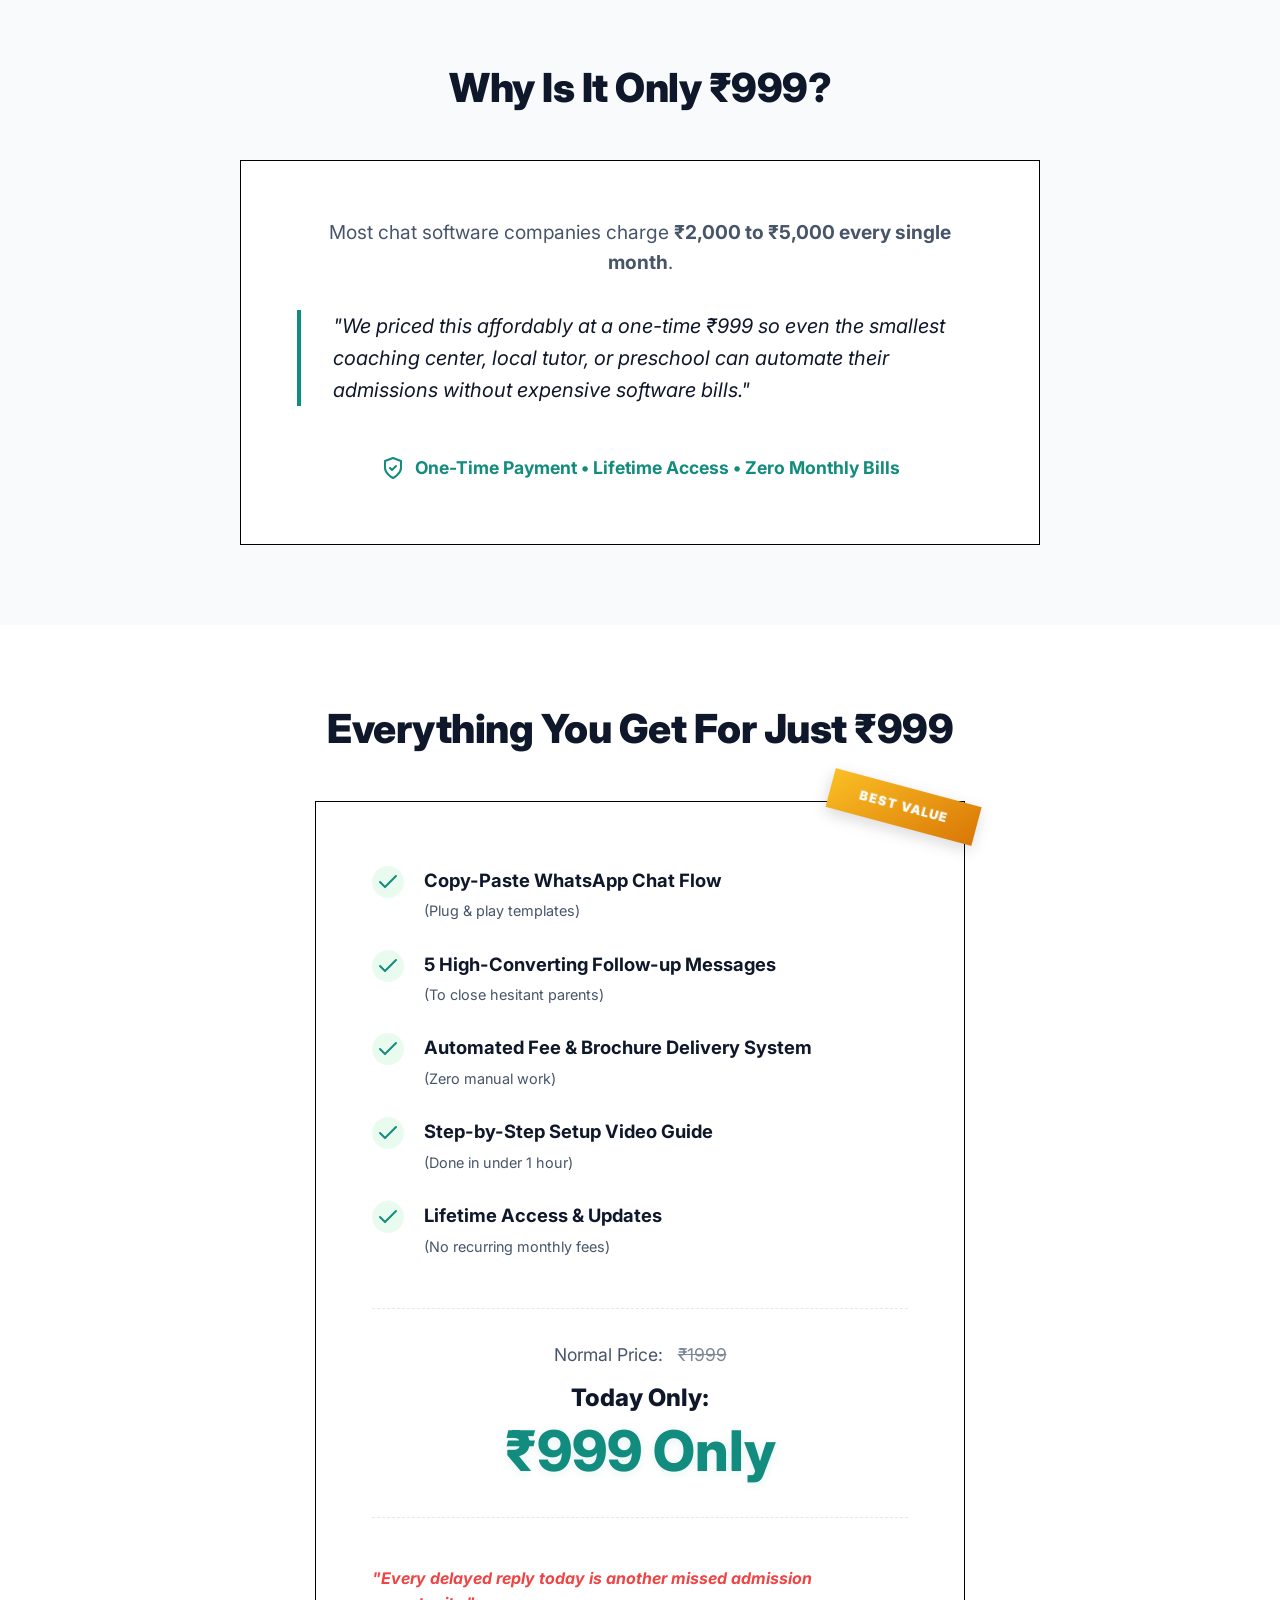
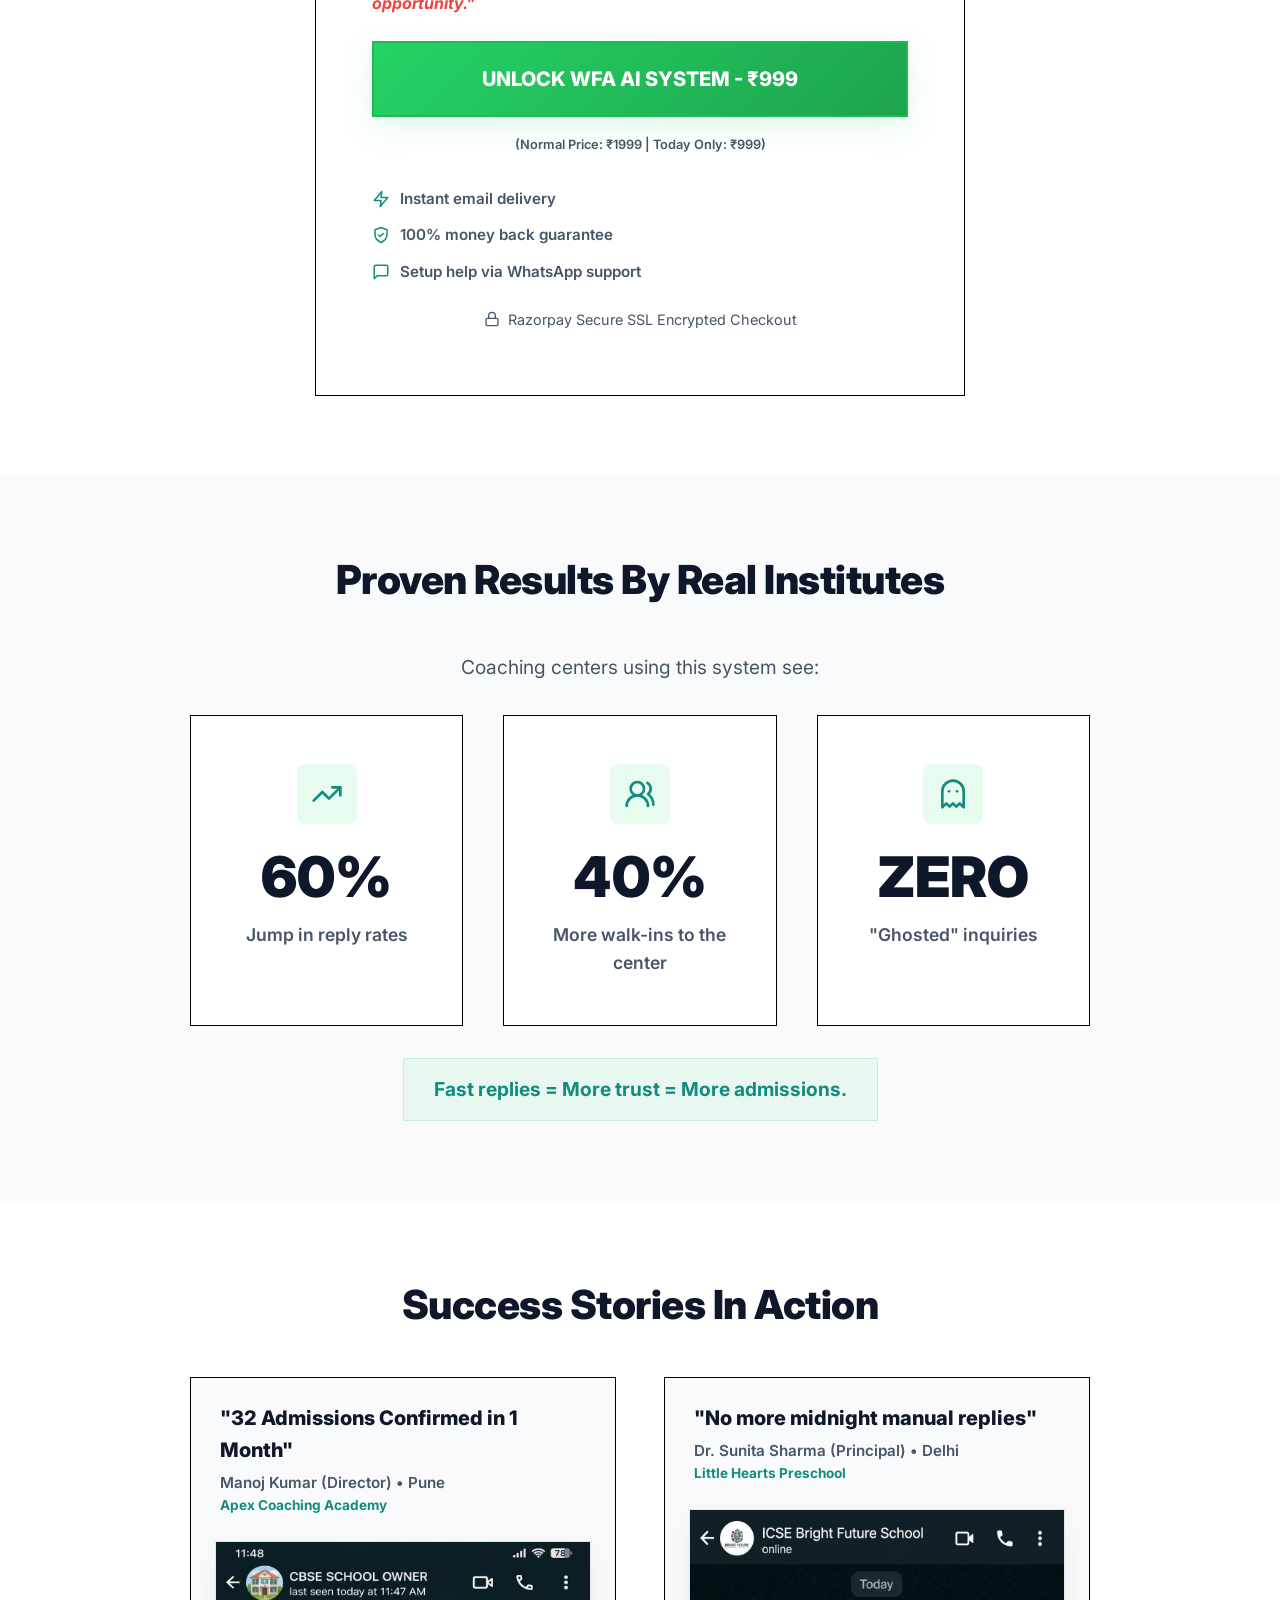
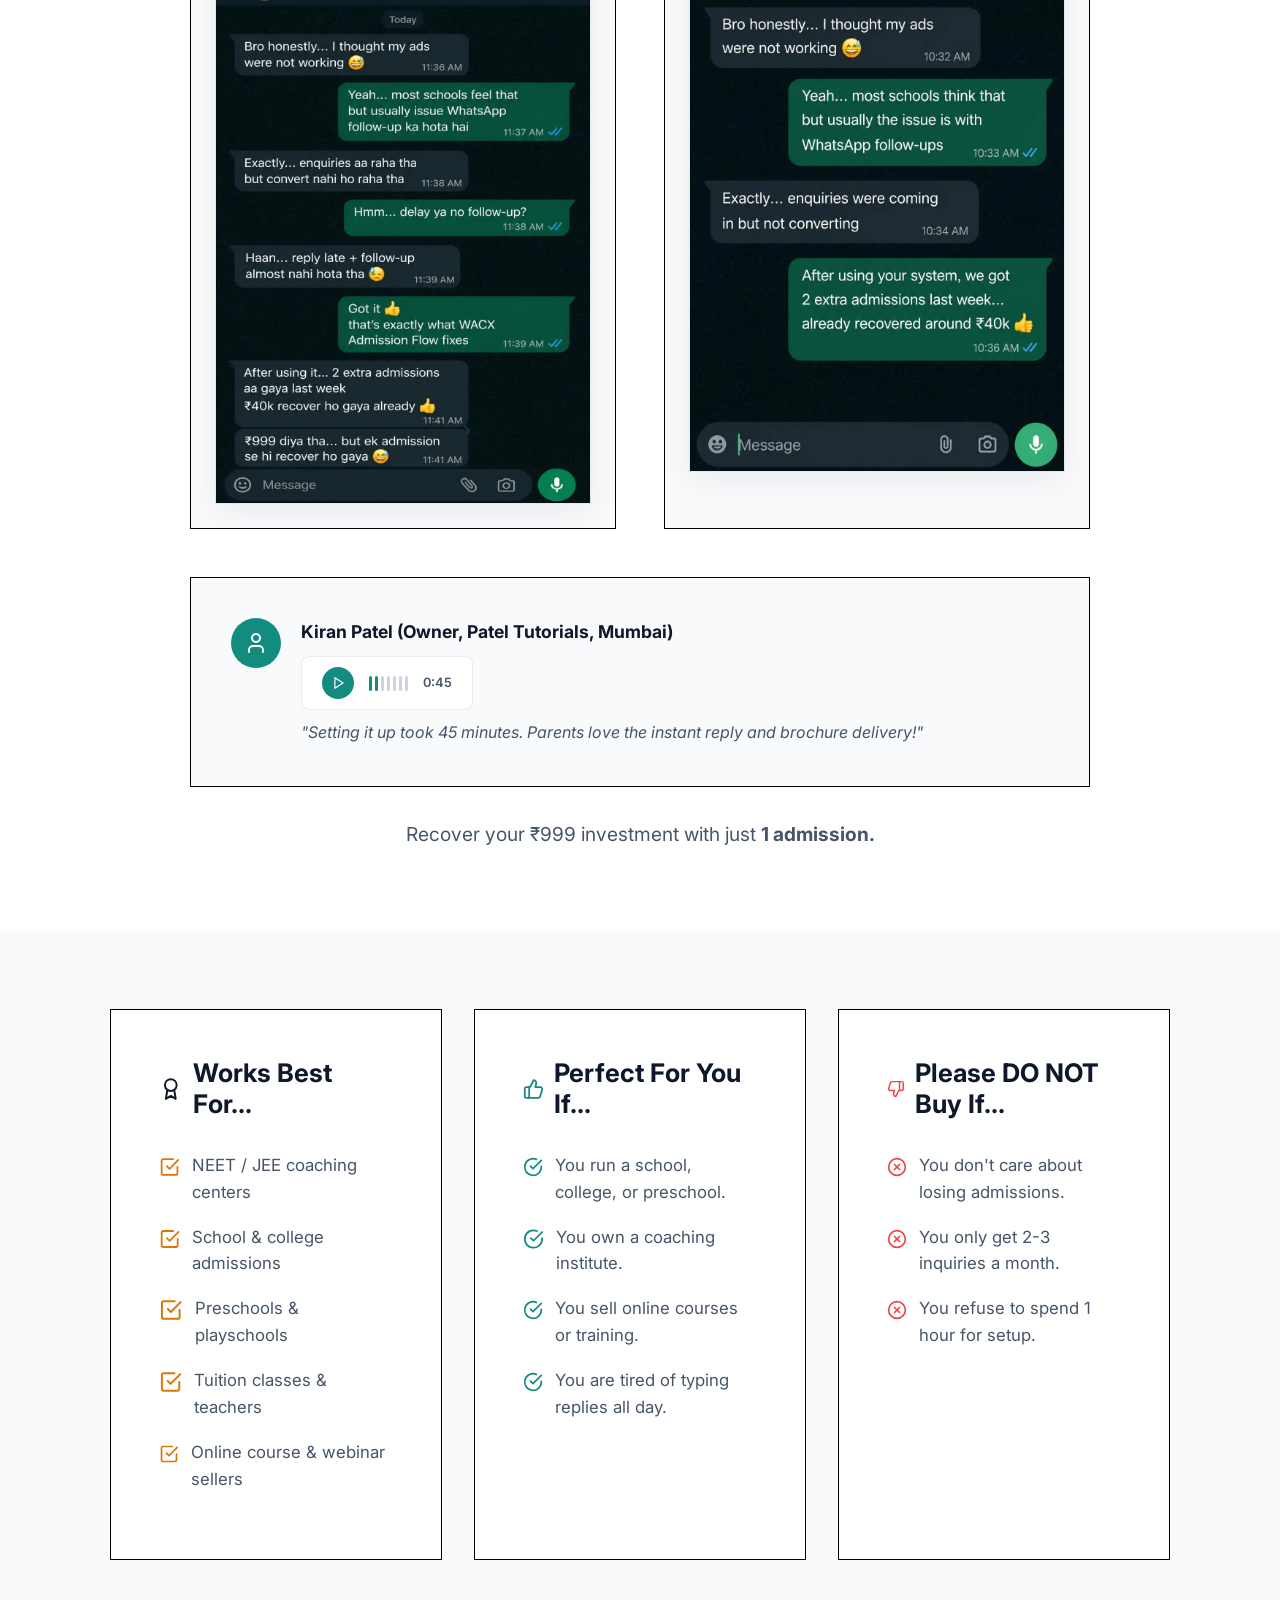
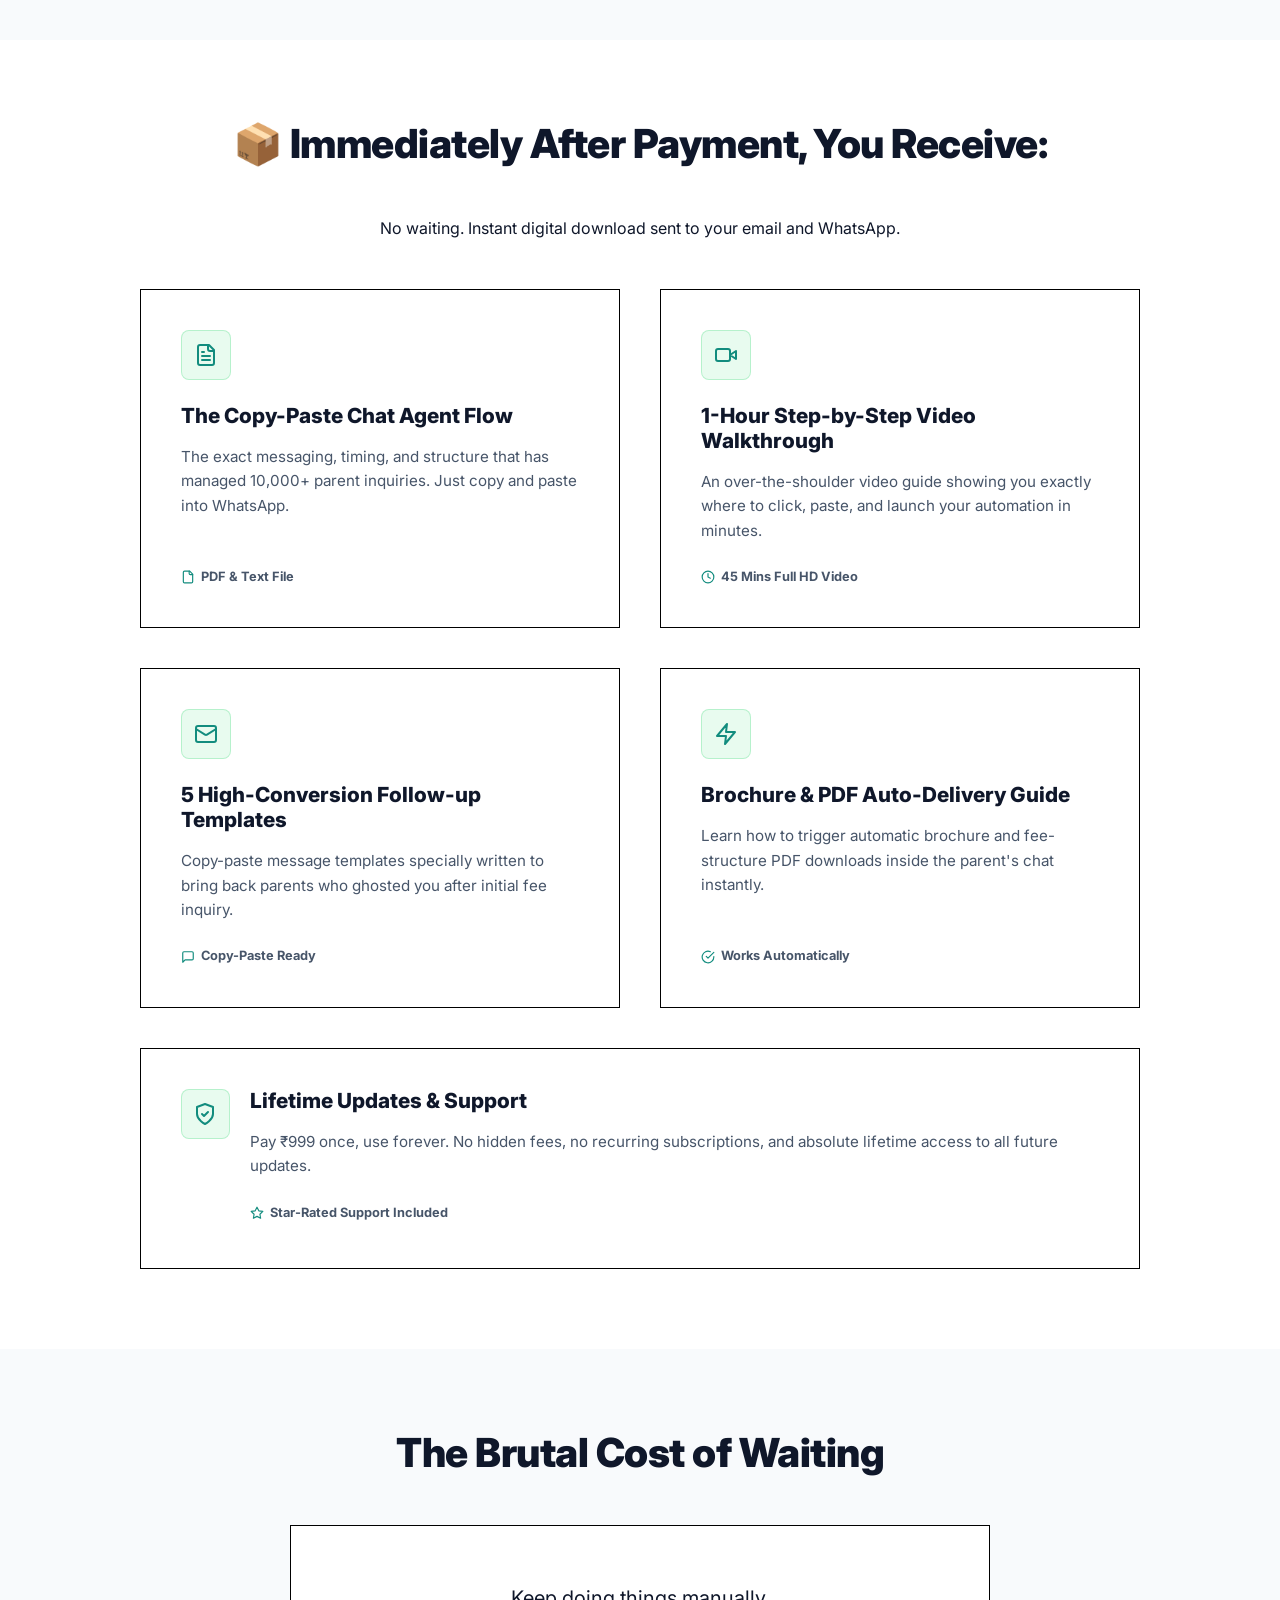
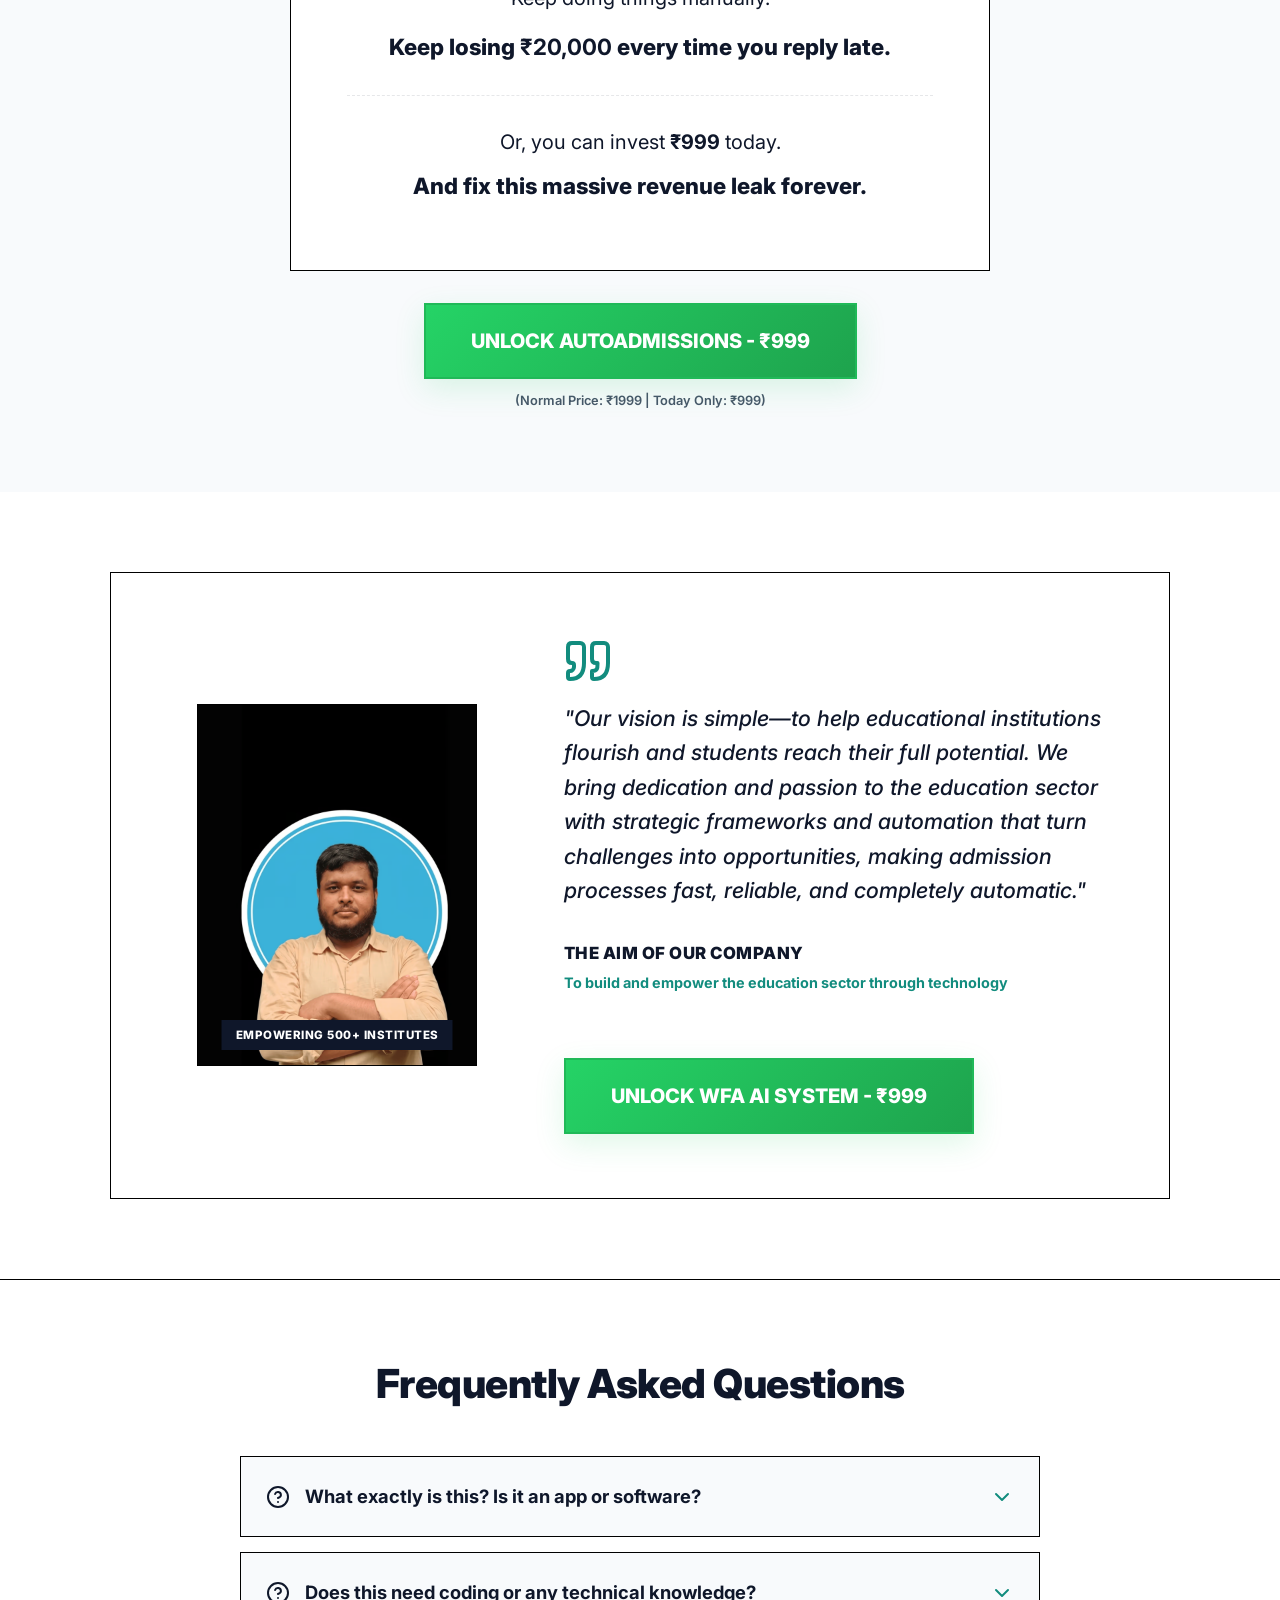
==== commit 5315a220: "Fix hero sub-price text visibility and lucide star svg fill" ====
--- a/index.html
+++ b/index.html
@@ -48,7 +48,7 @@
                     <p class="subheadline">Parents are messaging your institute right now. Most will never get a reply. Most will take admission somewhere else — tonight.</p>
                     <div class="hero-ctas">
                         <a href="#buy" class="cta-button primary pulse">UNLOCK WFA AI SYSTEM - ₹999 &rarr;</a>
-                        <p class="cta-sub-price" style="text-align: left; margin-top: 8px; font-size: 0.8rem; font-weight: 500; color: rgba(255, 255, 255, 0.8);">(Normal Price: ₹1999 | Today Only: ₹999)</p>
+                        <p class="cta-sub-price" style="text-align: left; margin-top: 8px; font-size: 0.85rem; font-weight: 500; color: var(--text-muted);">(Normal Price: <del>₹1999</del> | Today Only: ₹999)</p>
                     </div>
                     <div class="hero-rating-badge">
                         <span class="rating-stars">
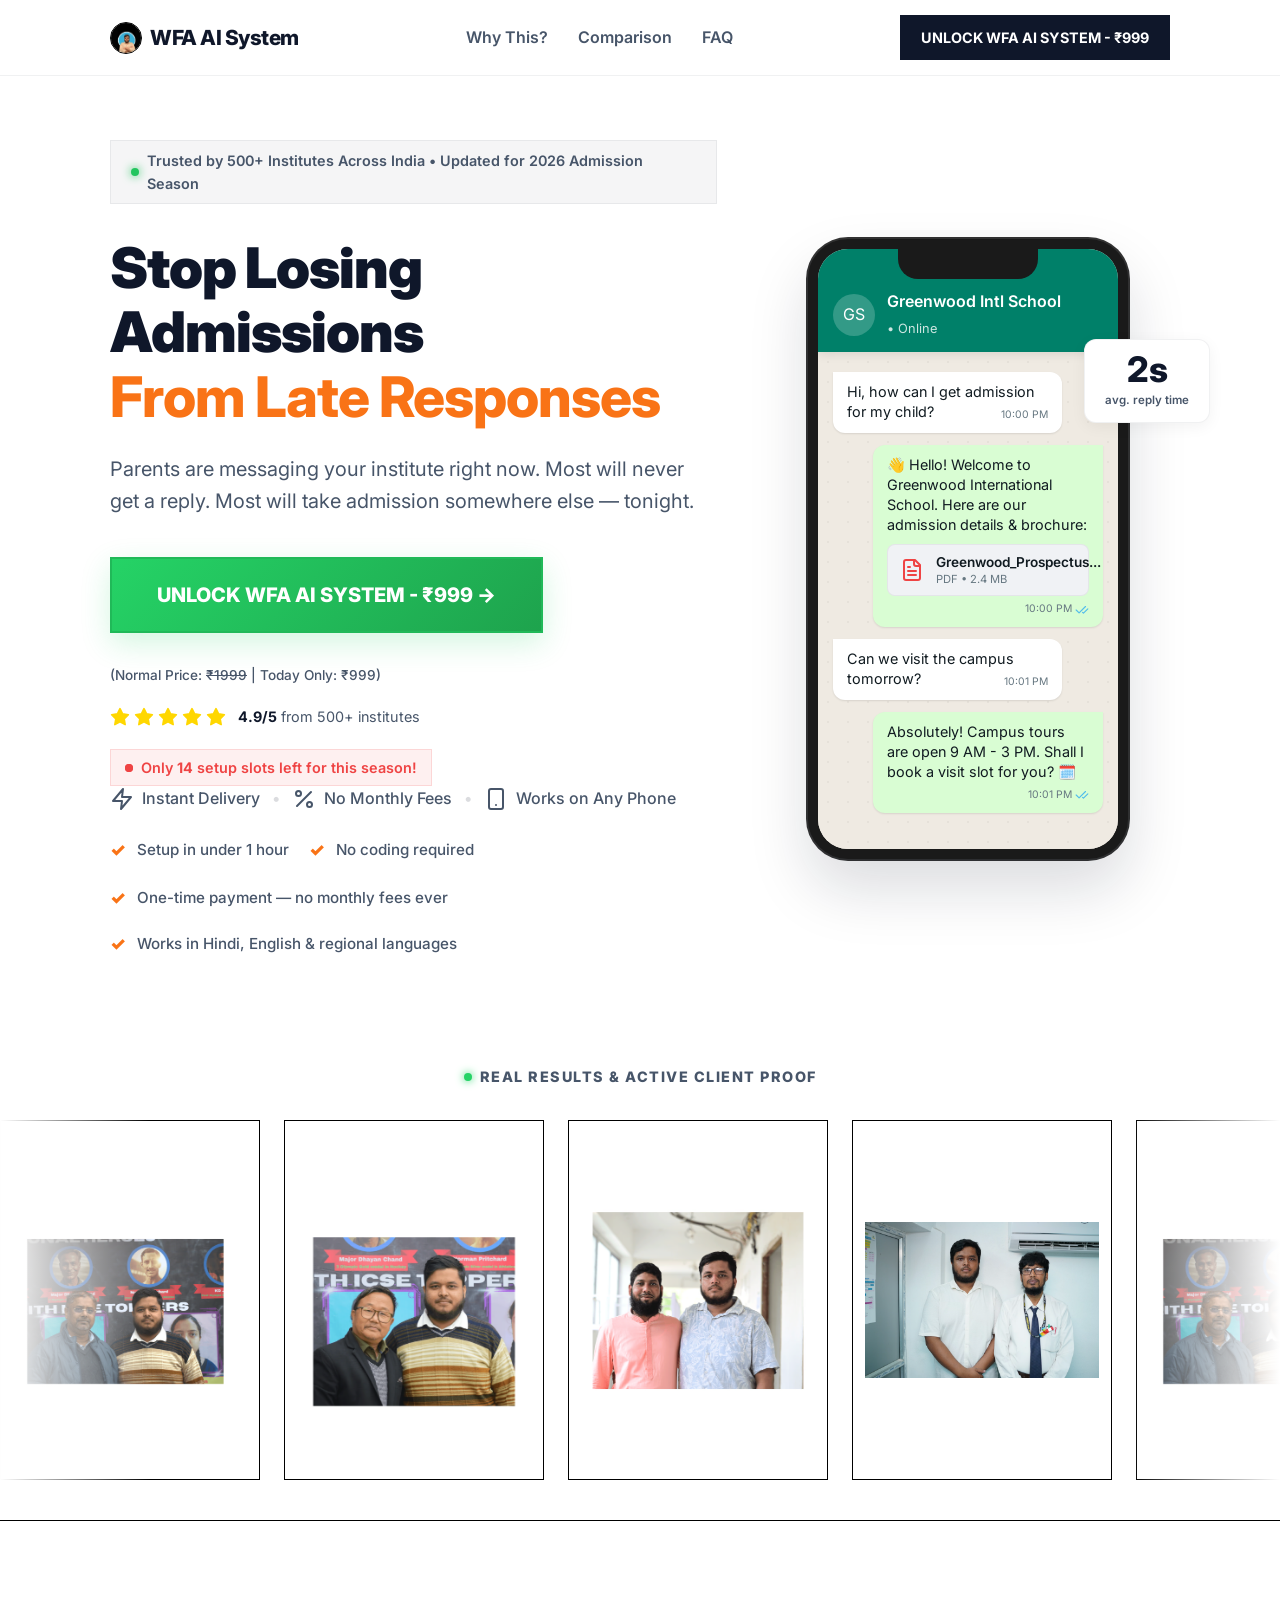
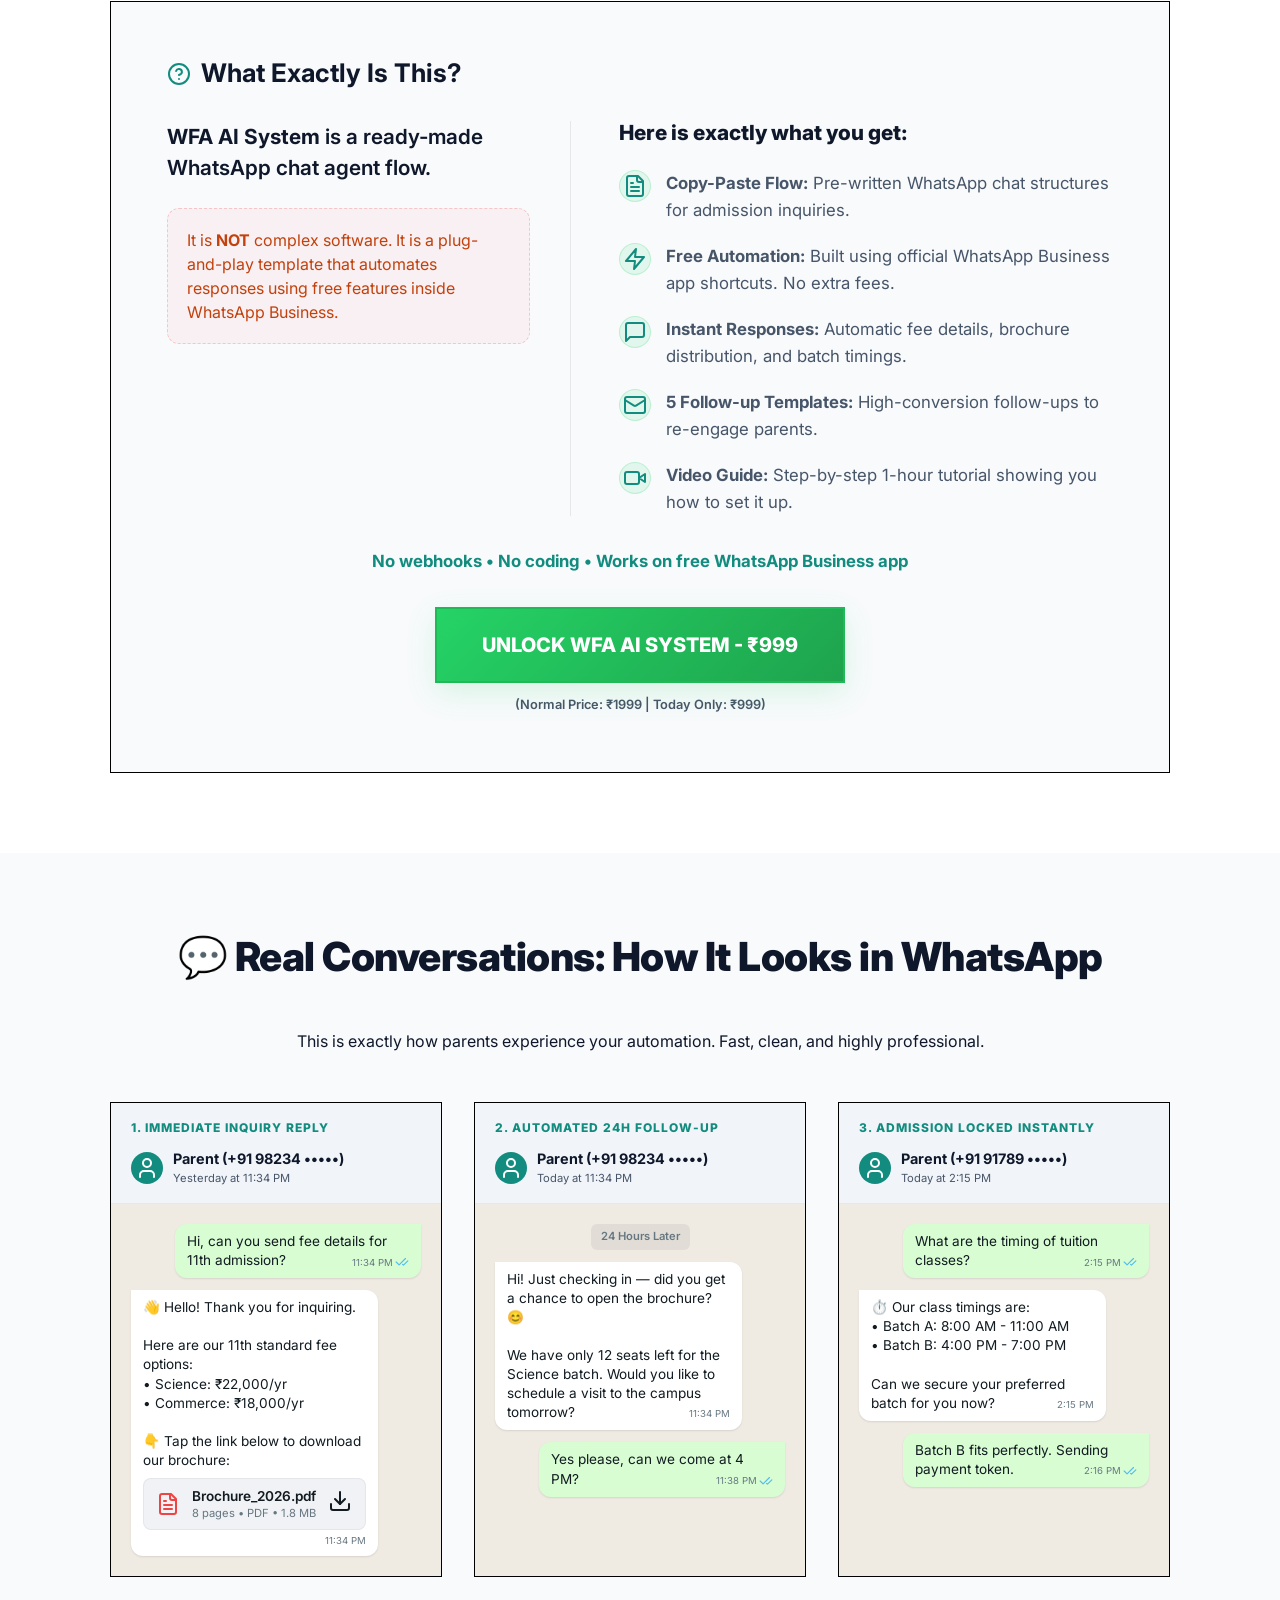
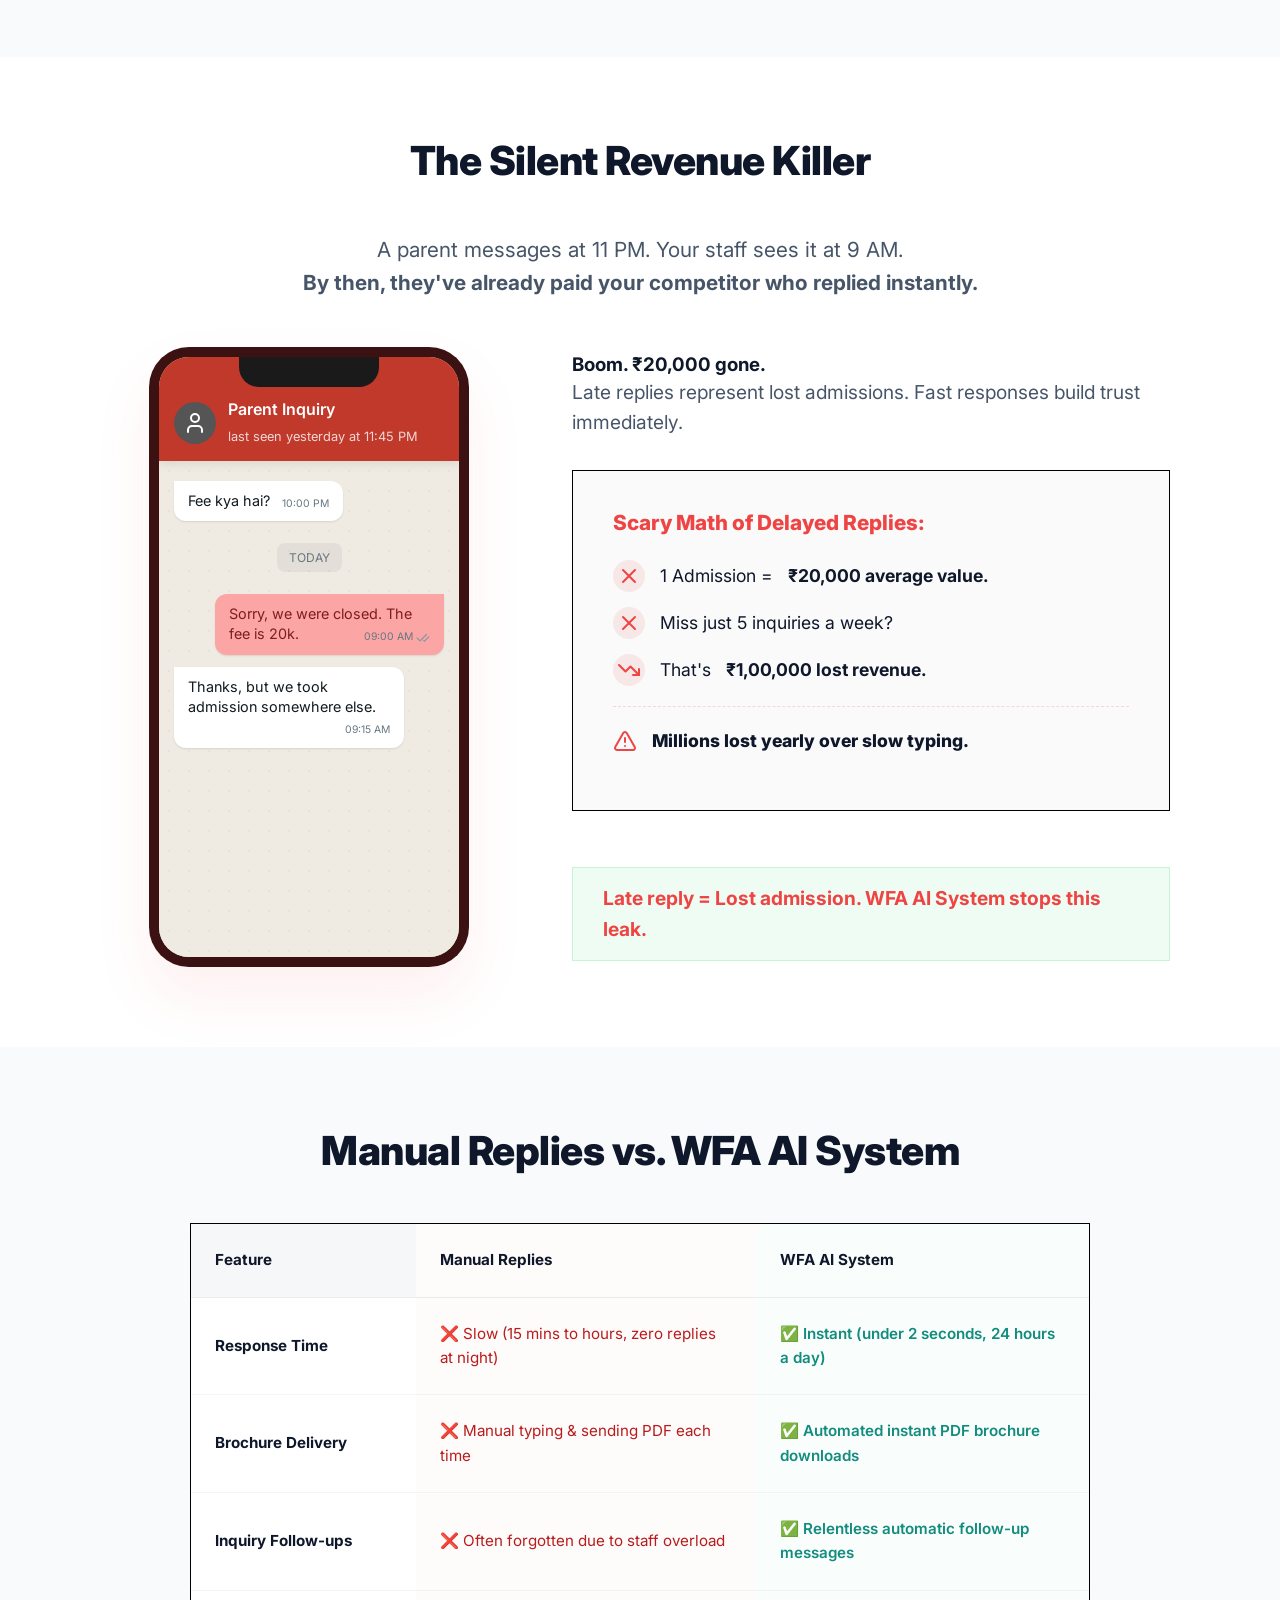
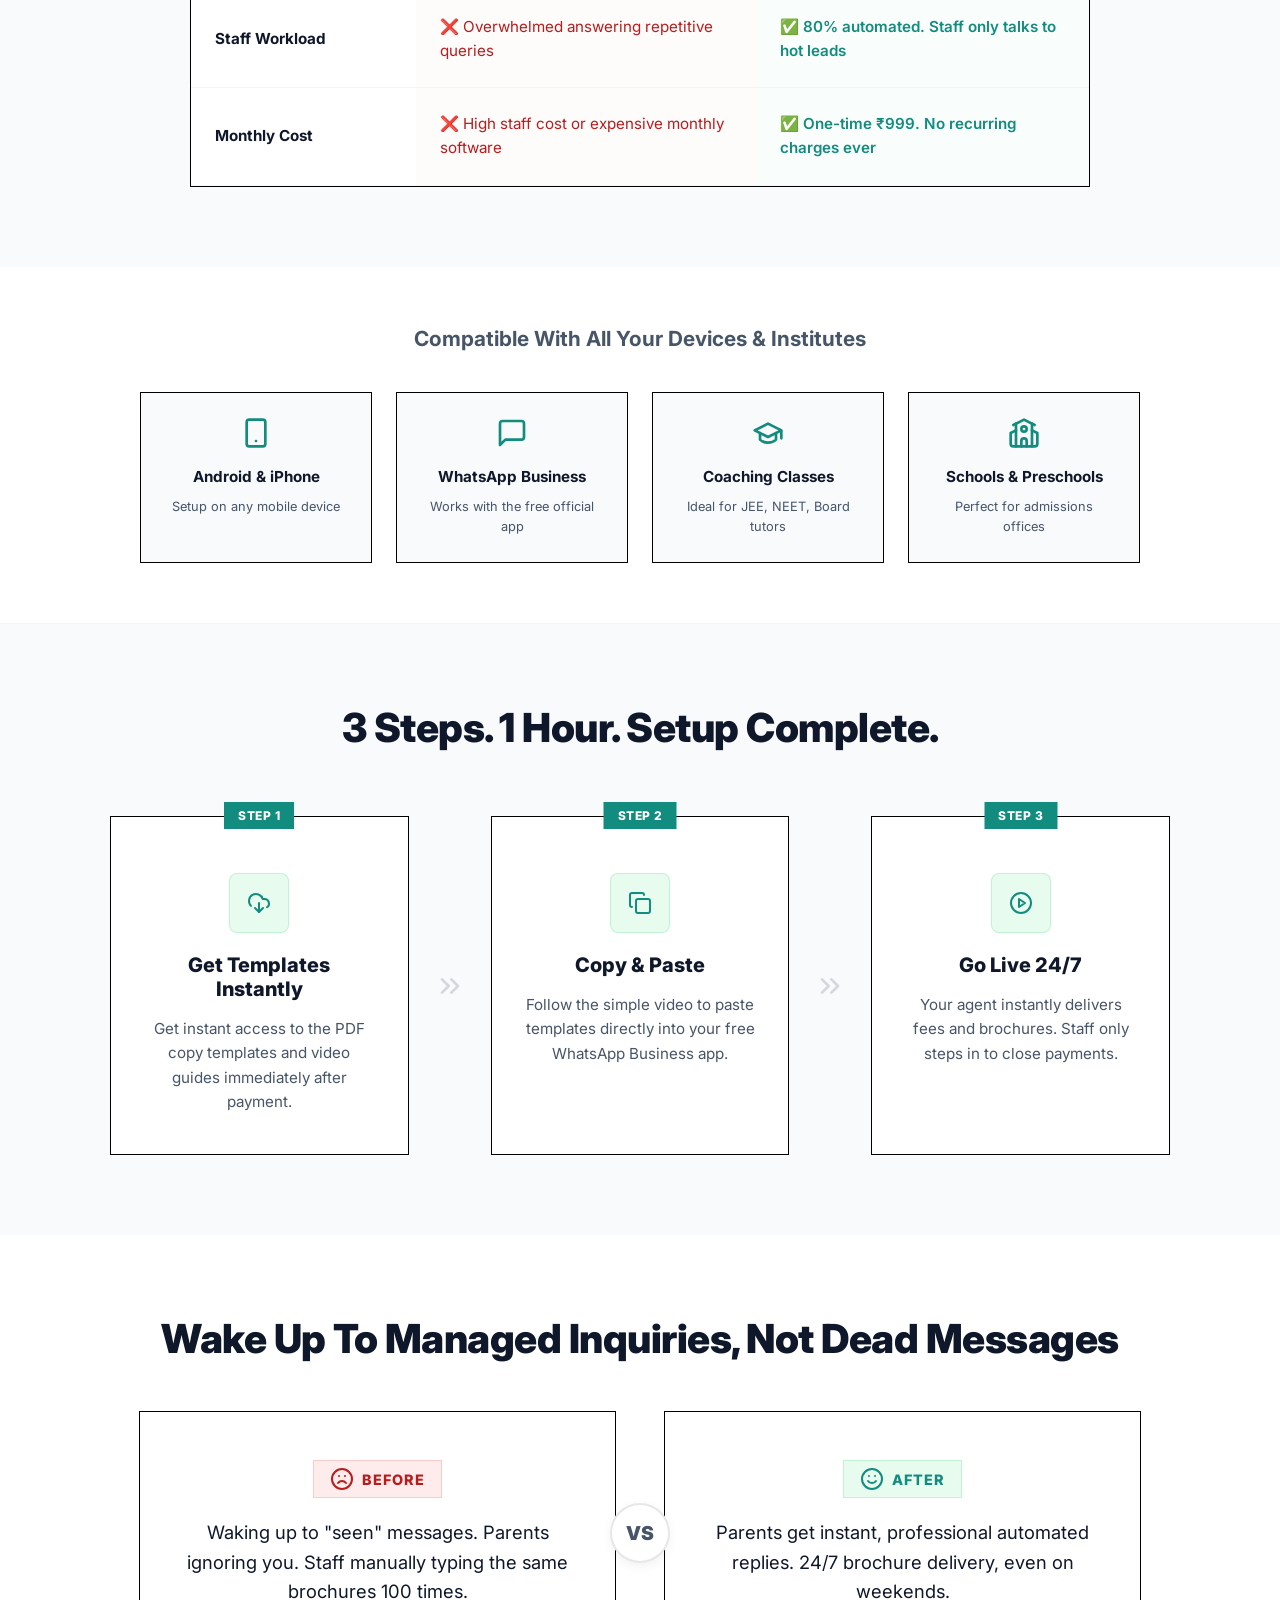
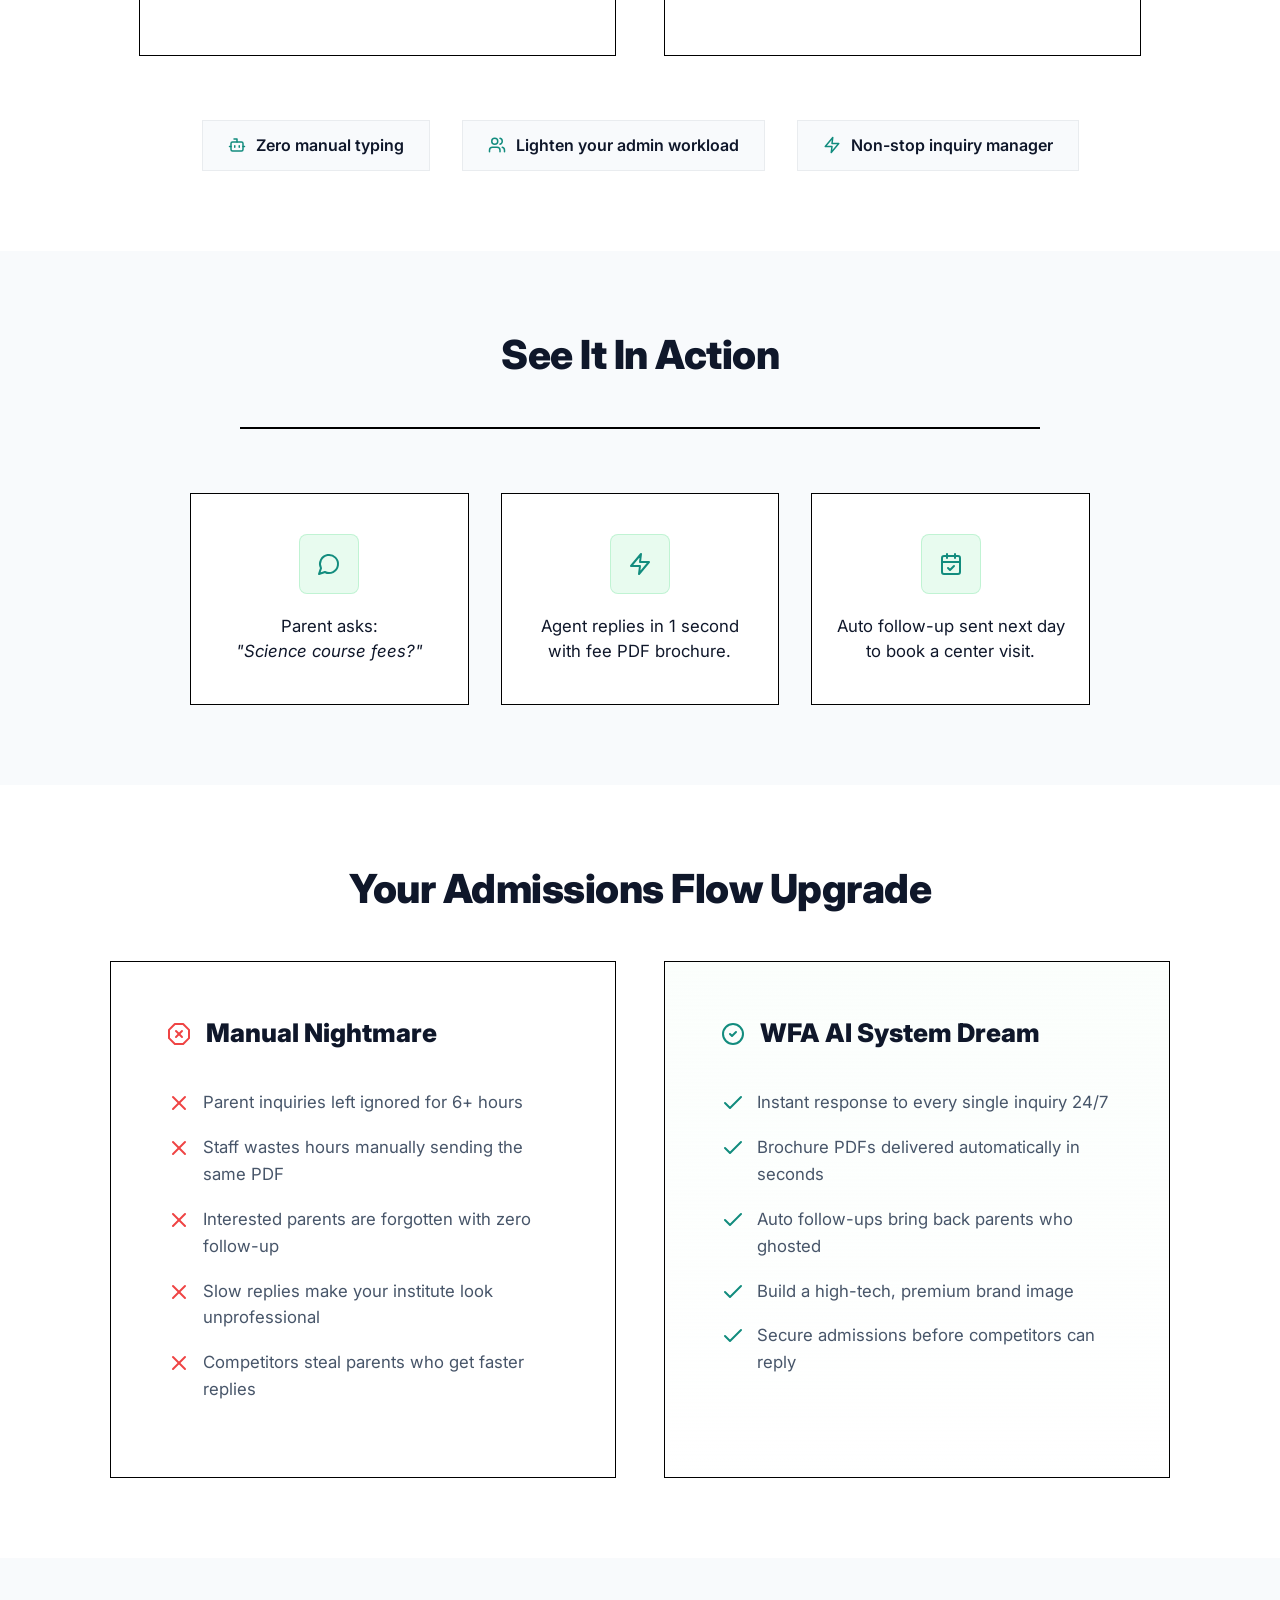
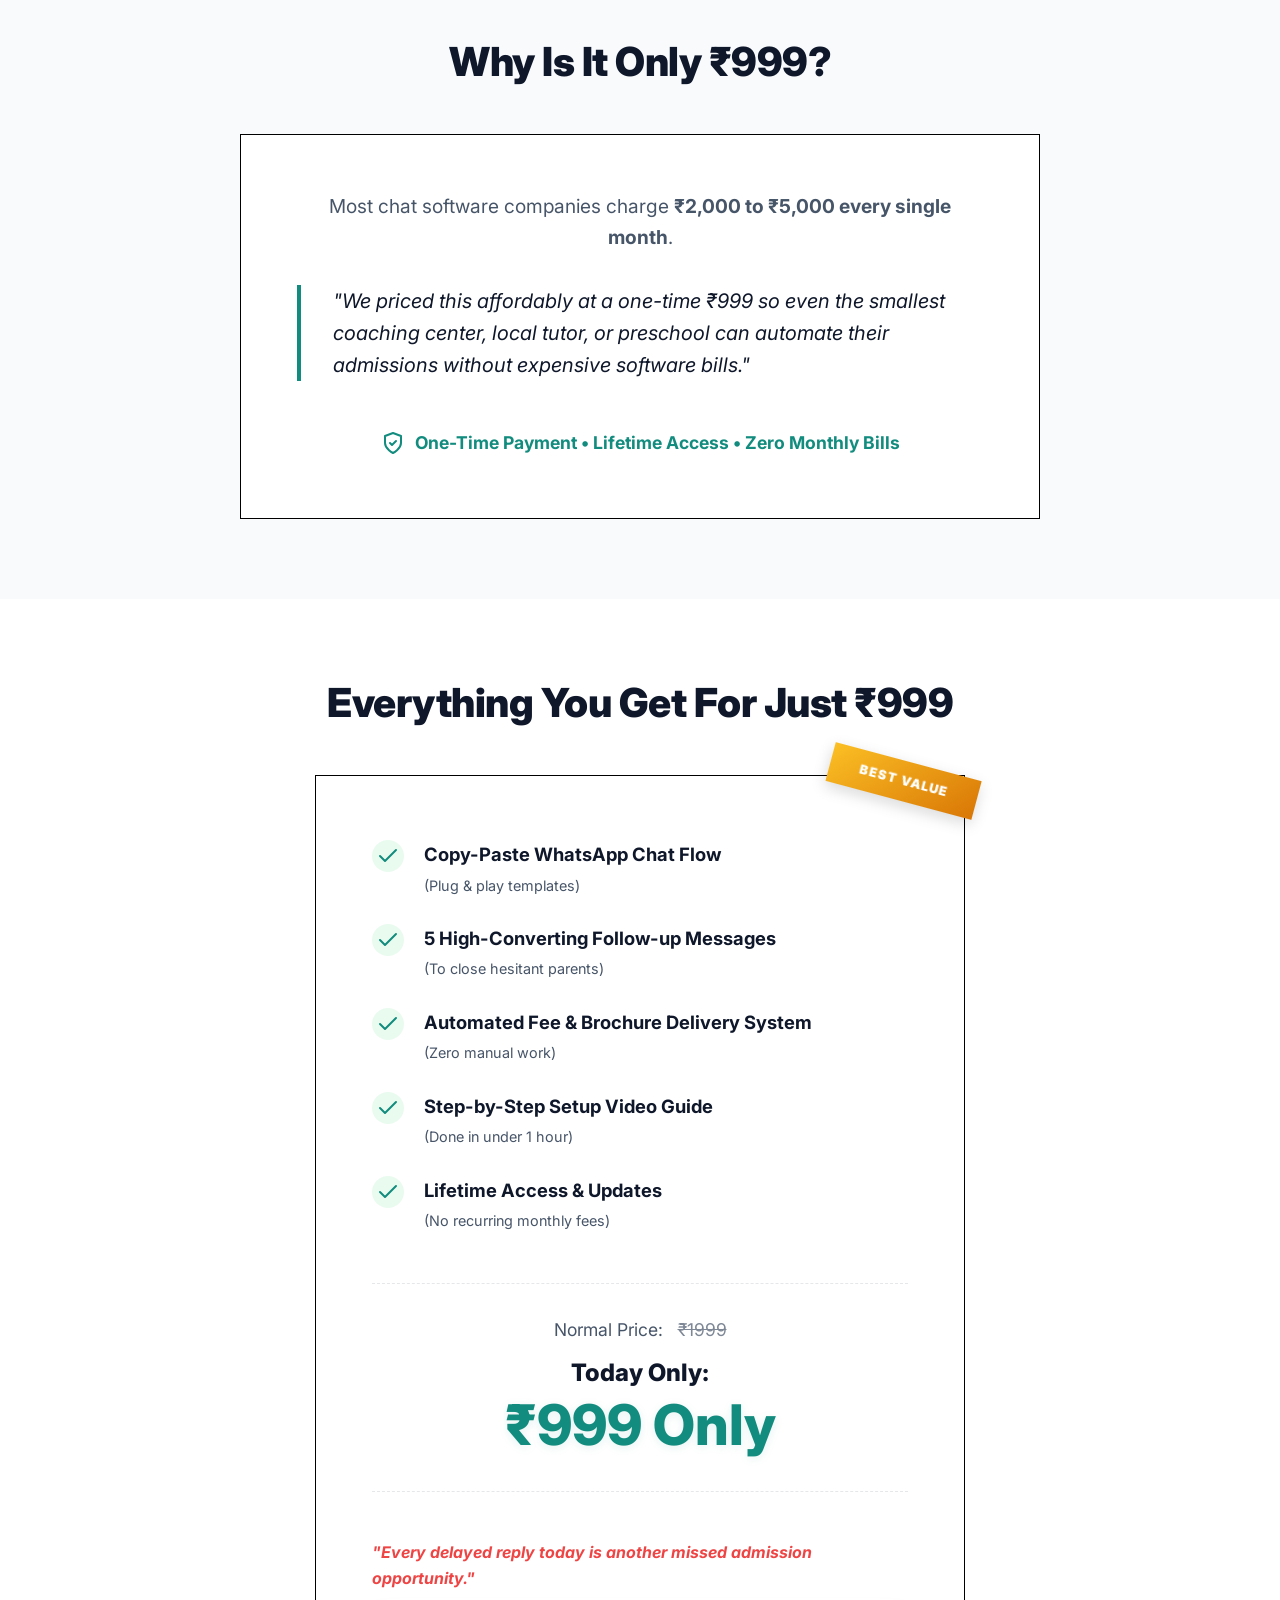
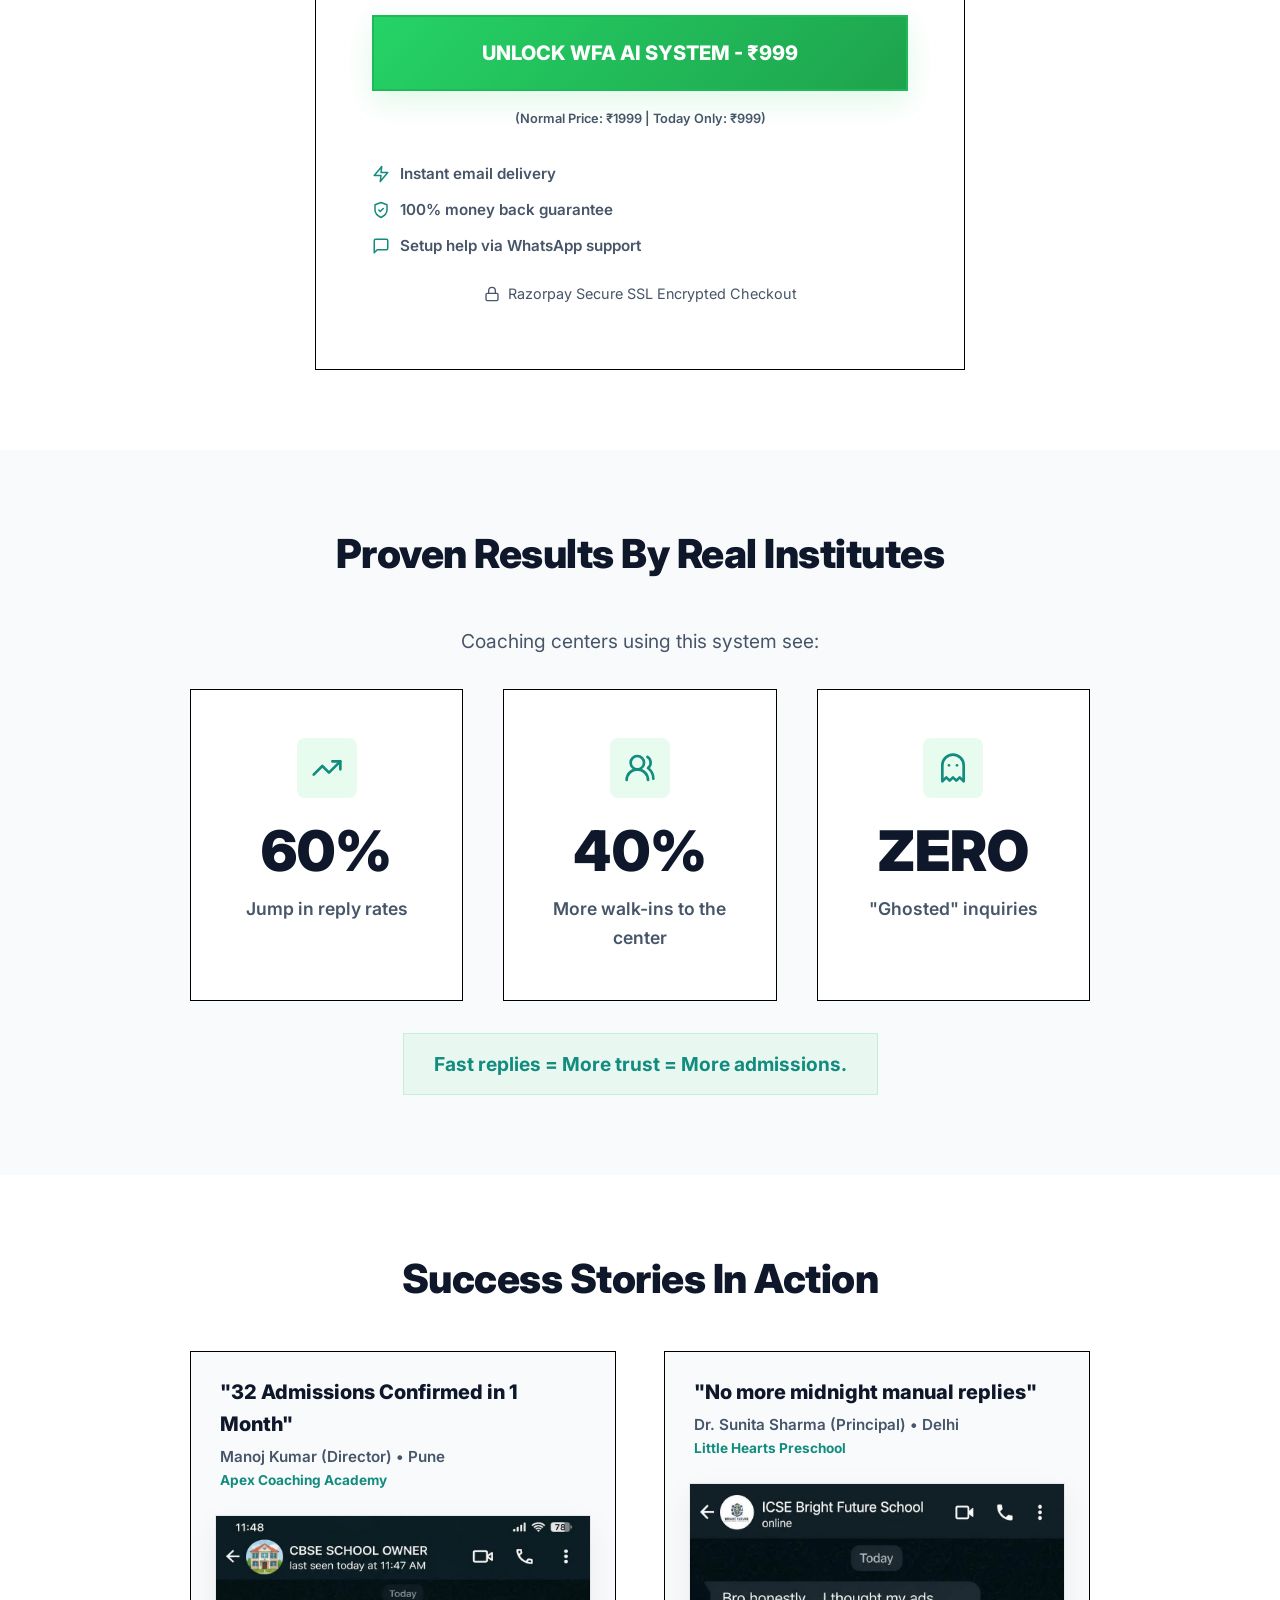
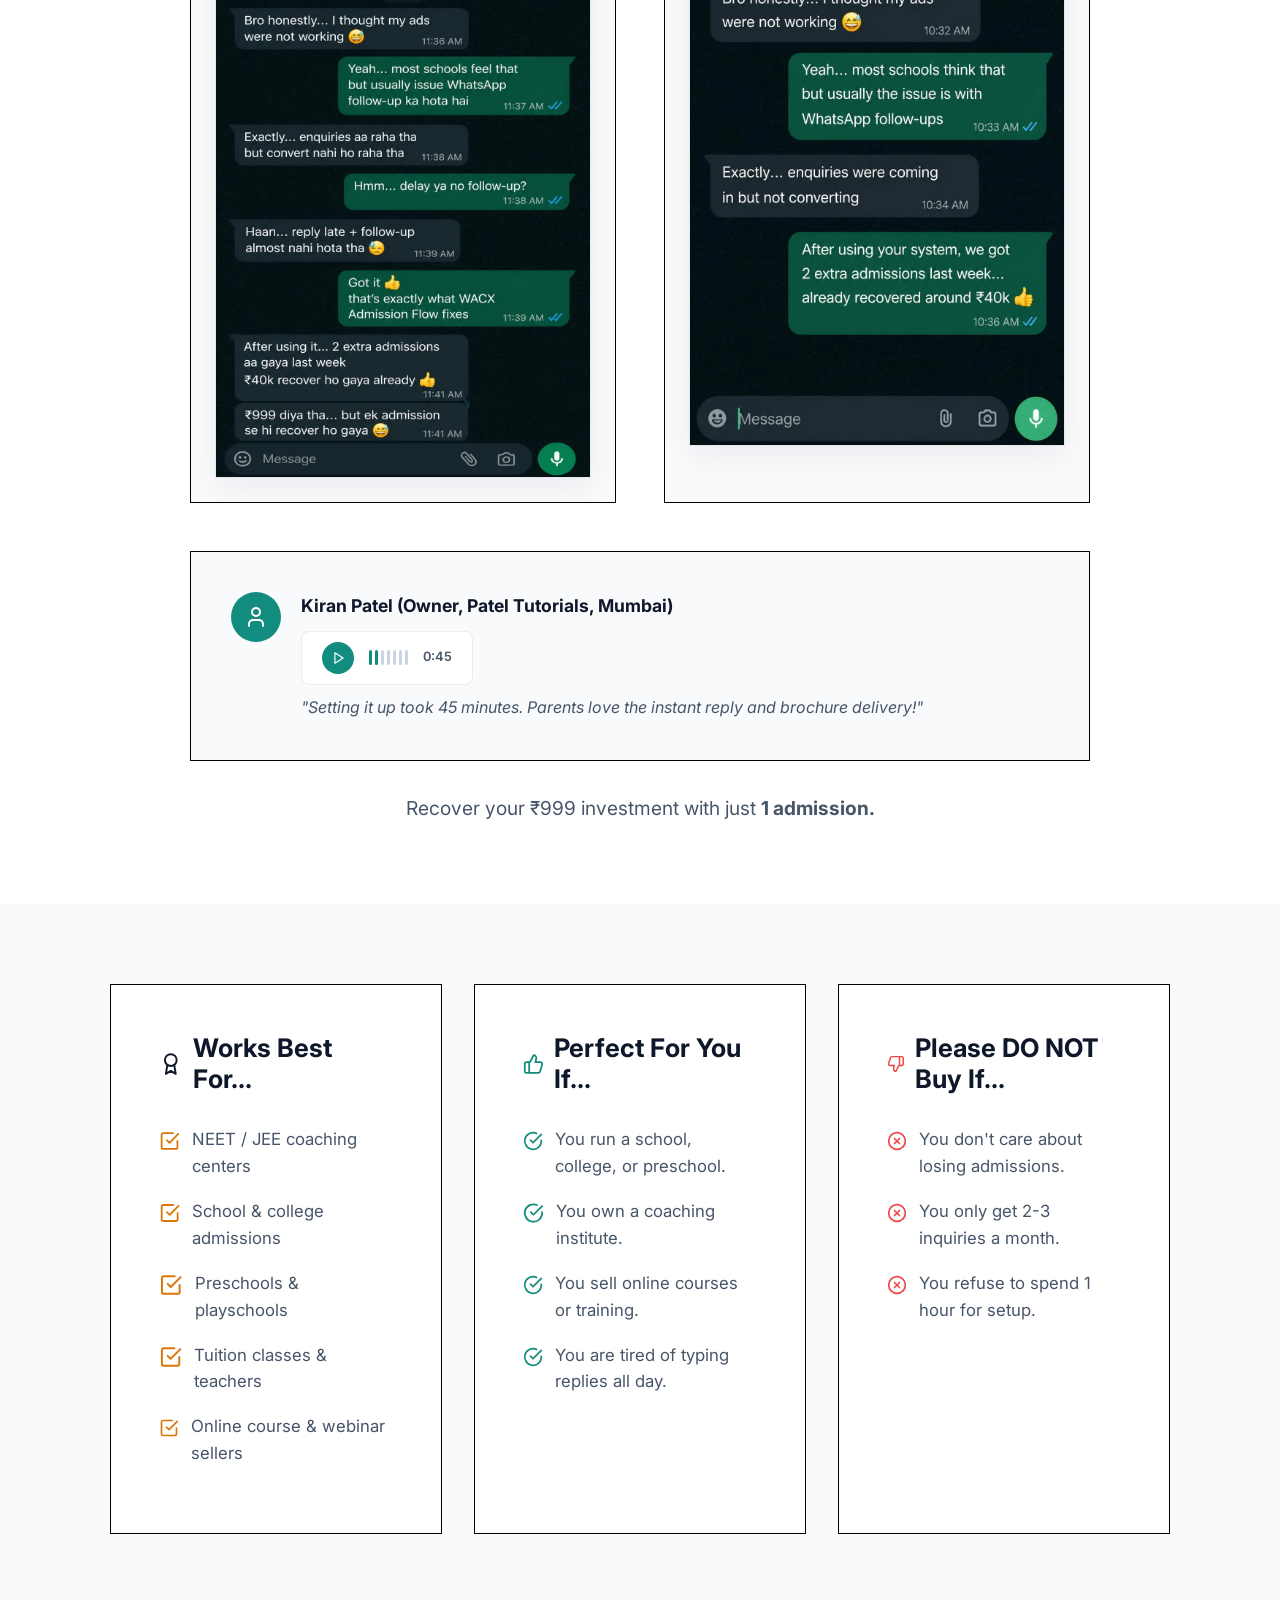
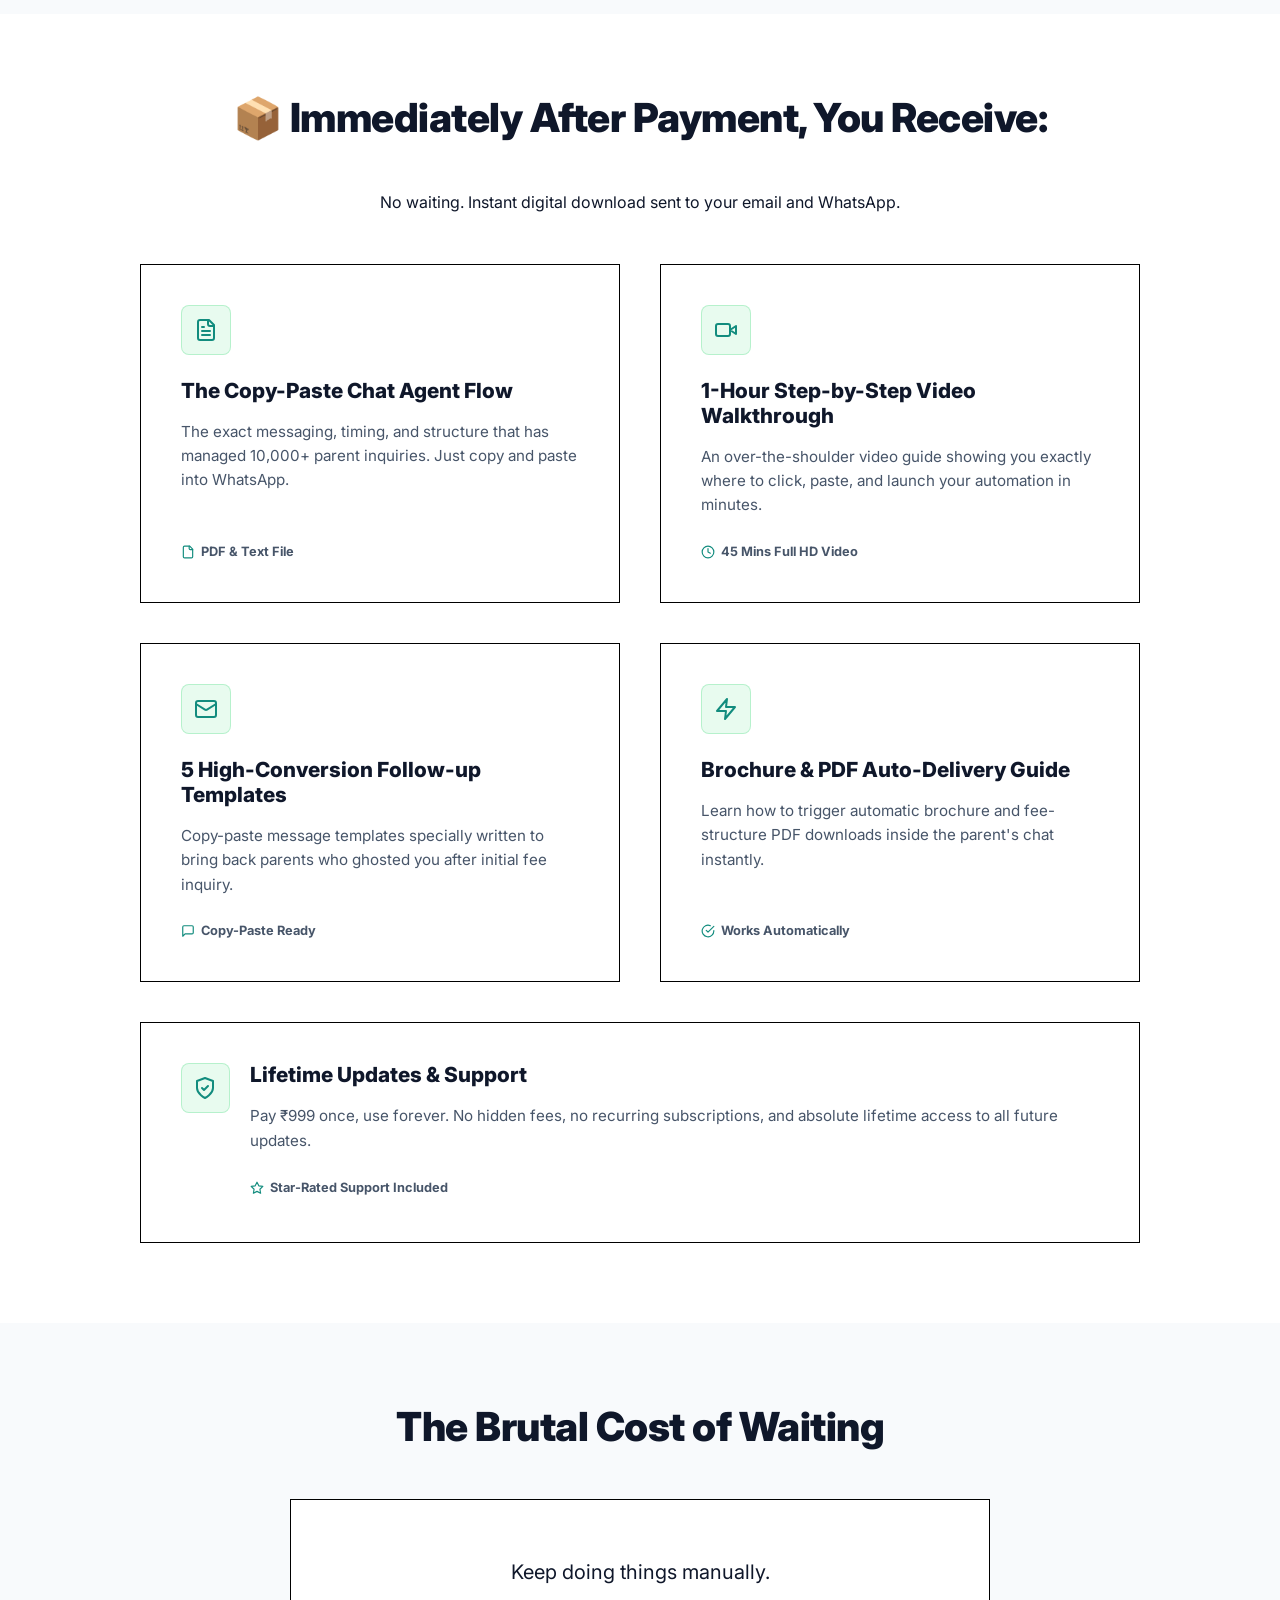
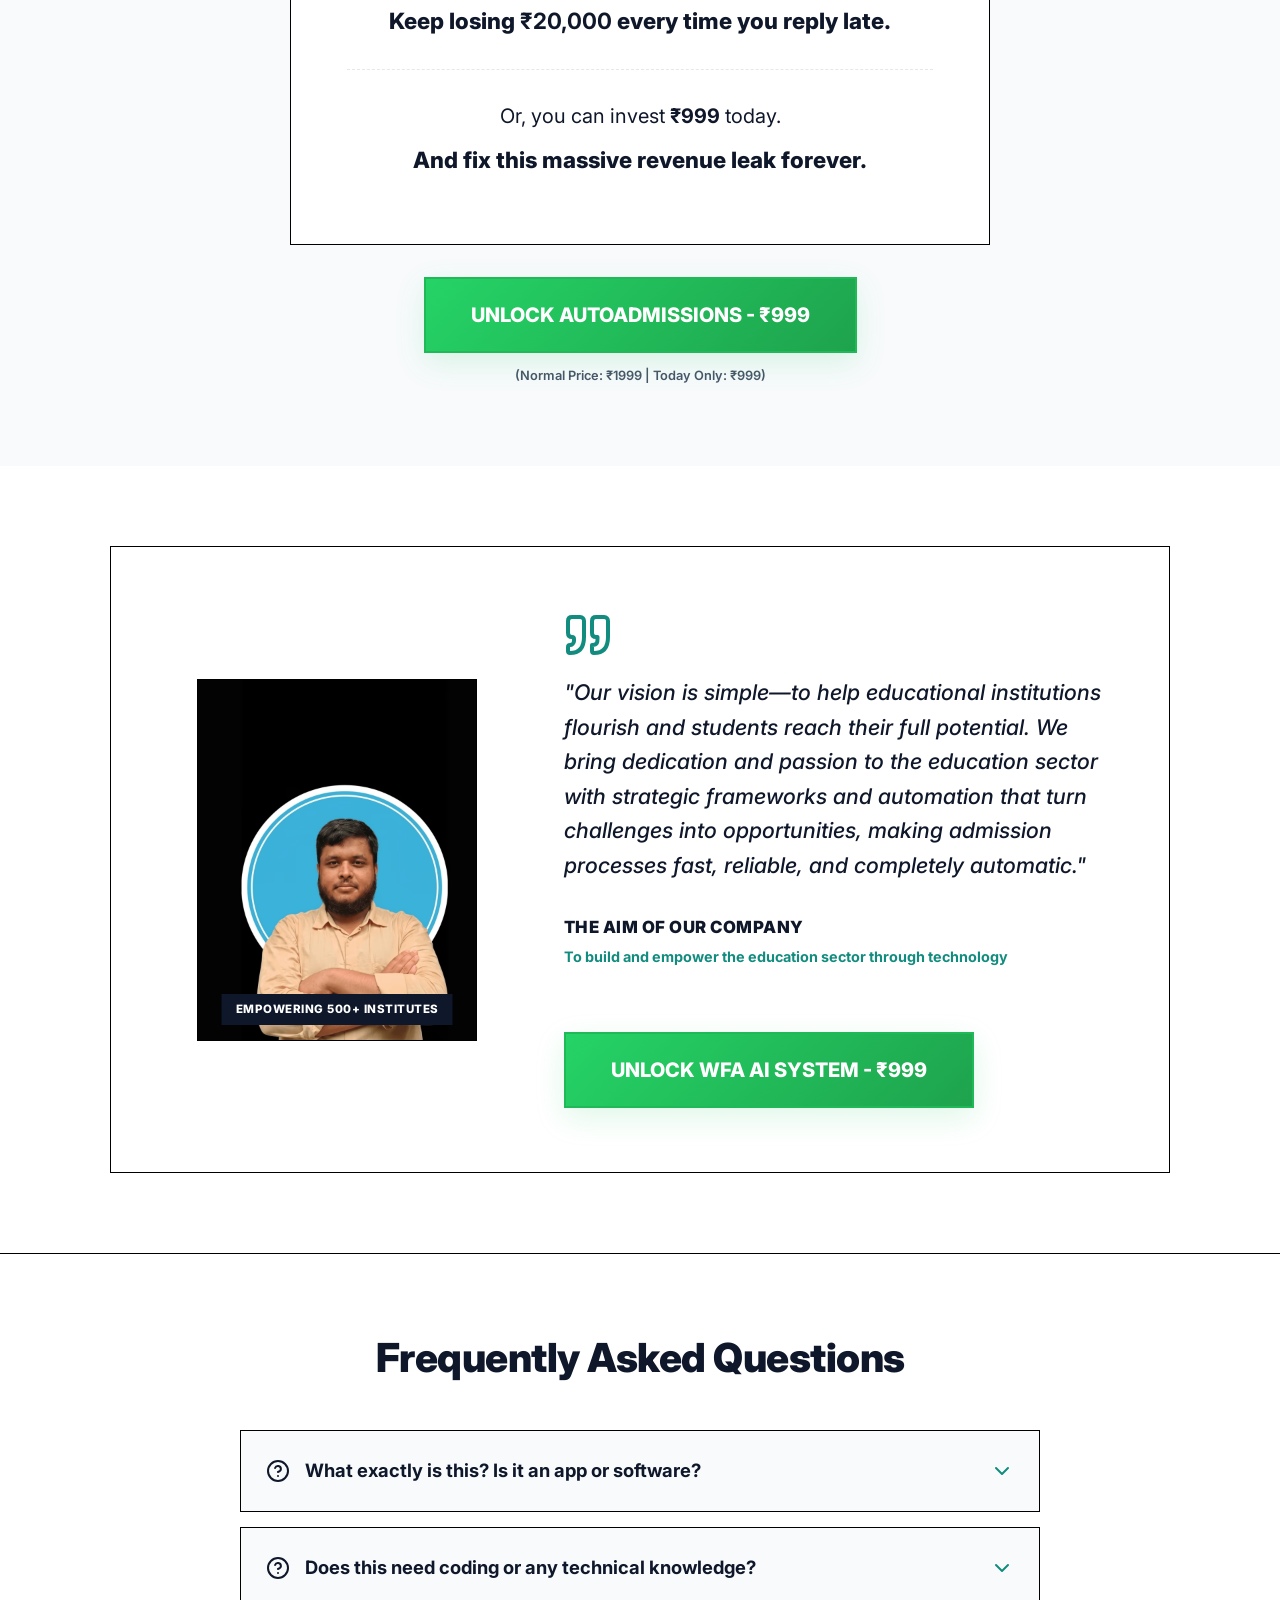
==== commit e1e0e2d3: "Fix hero cta layout and hardcode yellow SVGs for stars" ====
--- a/index.html
+++ b/index.html
@@ -48,11 +48,15 @@
                     <p class="subheadline">Parents are messaging your institute right now. Most will never get a reply. Most will take admission somewhere else — tonight.</p>
                     <div class="hero-ctas">
                         <a href="#buy" class="cta-button primary pulse">UNLOCK WFA AI SYSTEM - ₹999 &rarr;</a>
-                        <p class="cta-sub-price" style="text-align: left; margin-top: 8px; font-size: 0.85rem; font-weight: 500; color: var(--text-muted);">(Normal Price: <del>₹1999</del> | Today Only: ₹999)</p>
-                    </div>
+                    </div>
+                    <p class="cta-sub-price" style="text-align: left; margin-top: 8px; font-size: 0.85rem; font-weight: 500; color: var(--text-muted);">(Normal Price: <del>₹1999</del> | Today Only: ₹999)</p>
                     <div class="hero-rating-badge">
                         <span class="rating-stars">
-                            <i data-lucide="star"></i><i data-lucide="star"></i><i data-lucide="star"></i><i data-lucide="star"></i><i data-lucide="star"></i>
+                            <svg xmlns="http://www.w3.org/2000/svg" width="20" height="20" viewBox="0 0 24 24" fill="#FFD700" stroke="#FFD700" stroke-width="2" stroke-linecap="round" stroke-linejoin="round" style="margin-right:2px"><polygon points="12 2 15.09 8.26 22 9.27 17 14.14 18.18 21.02 12 17.77 5.82 21.02 7 14.14 2 9.27 8.91 8.26 12 2"></polygon></svg>
+                            <svg xmlns="http://www.w3.org/2000/svg" width="20" height="20" viewBox="0 0 24 24" fill="#FFD700" stroke="#FFD700" stroke-width="2" stroke-linecap="round" stroke-linejoin="round" style="margin-right:2px"><polygon points="12 2 15.09 8.26 22 9.27 17 14.14 18.18 21.02 12 17.77 5.82 21.02 7 14.14 2 9.27 8.91 8.26 12 2"></polygon></svg>
+                            <svg xmlns="http://www.w3.org/2000/svg" width="20" height="20" viewBox="0 0 24 24" fill="#FFD700" stroke="#FFD700" stroke-width="2" stroke-linecap="round" stroke-linejoin="round" style="margin-right:2px"><polygon points="12 2 15.09 8.26 22 9.27 17 14.14 18.18 21.02 12 17.77 5.82 21.02 7 14.14 2 9.27 8.91 8.26 12 2"></polygon></svg>
+                            <svg xmlns="http://www.w3.org/2000/svg" width="20" height="20" viewBox="0 0 24 24" fill="#FFD700" stroke="#FFD700" stroke-width="2" stroke-linecap="round" stroke-linejoin="round" style="margin-right:2px"><polygon points="12 2 15.09 8.26 22 9.27 17 14.14 18.18 21.02 12 17.77 5.82 21.02 7 14.14 2 9.27 8.91 8.26 12 2"></polygon></svg>
+                            <svg xmlns="http://www.w3.org/2000/svg" width="20" height="20" viewBox="0 0 24 24" fill="#FFD700" stroke="#FFD700" stroke-width="2" stroke-linecap="round" stroke-linejoin="round" style="margin-right:2px"><polygon points="12 2 15.09 8.26 22 9.27 17 14.14 18.18 21.02 12 17.77 5.82 21.02 7 14.14 2 9.27 8.91 8.26 12 2"></polygon></svg>
                         </span>
                         <span class="rating-text"><strong>4.9/5</strong> from 500+ institutes</span>
                     </div>
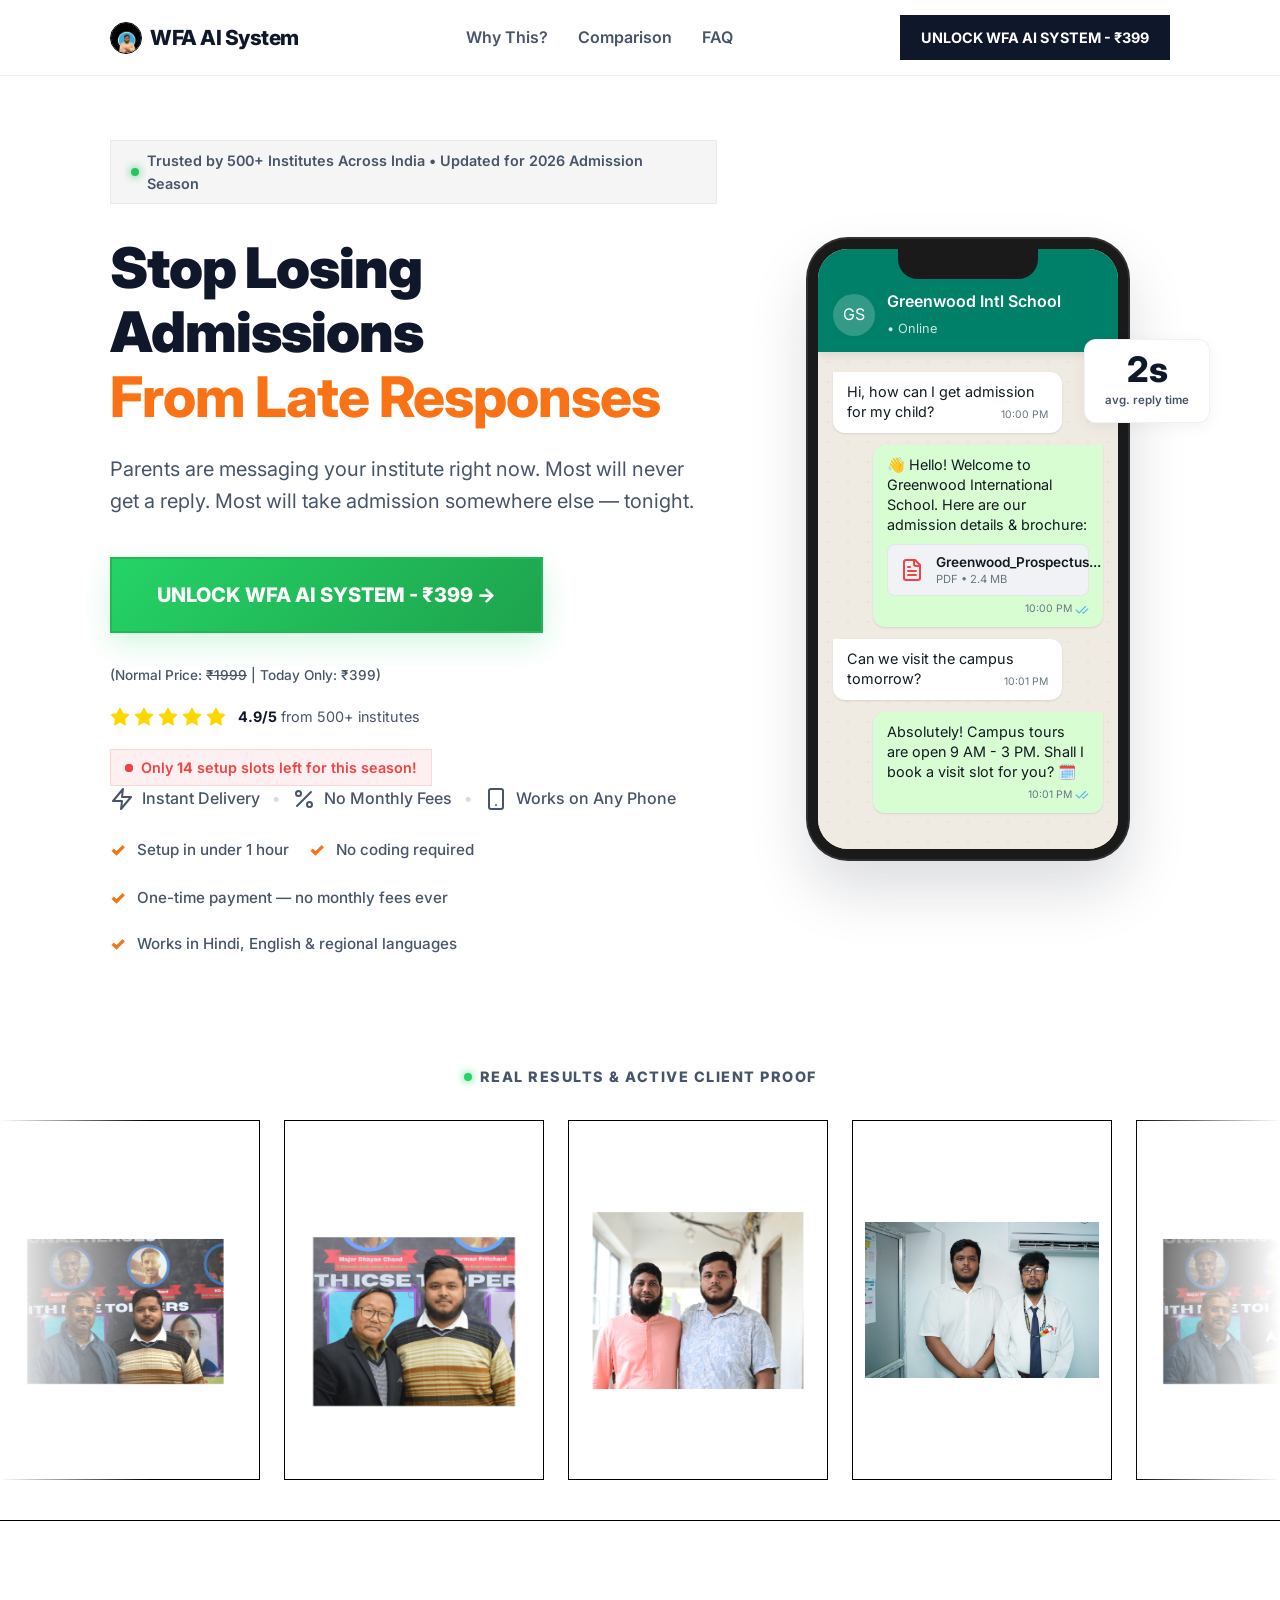
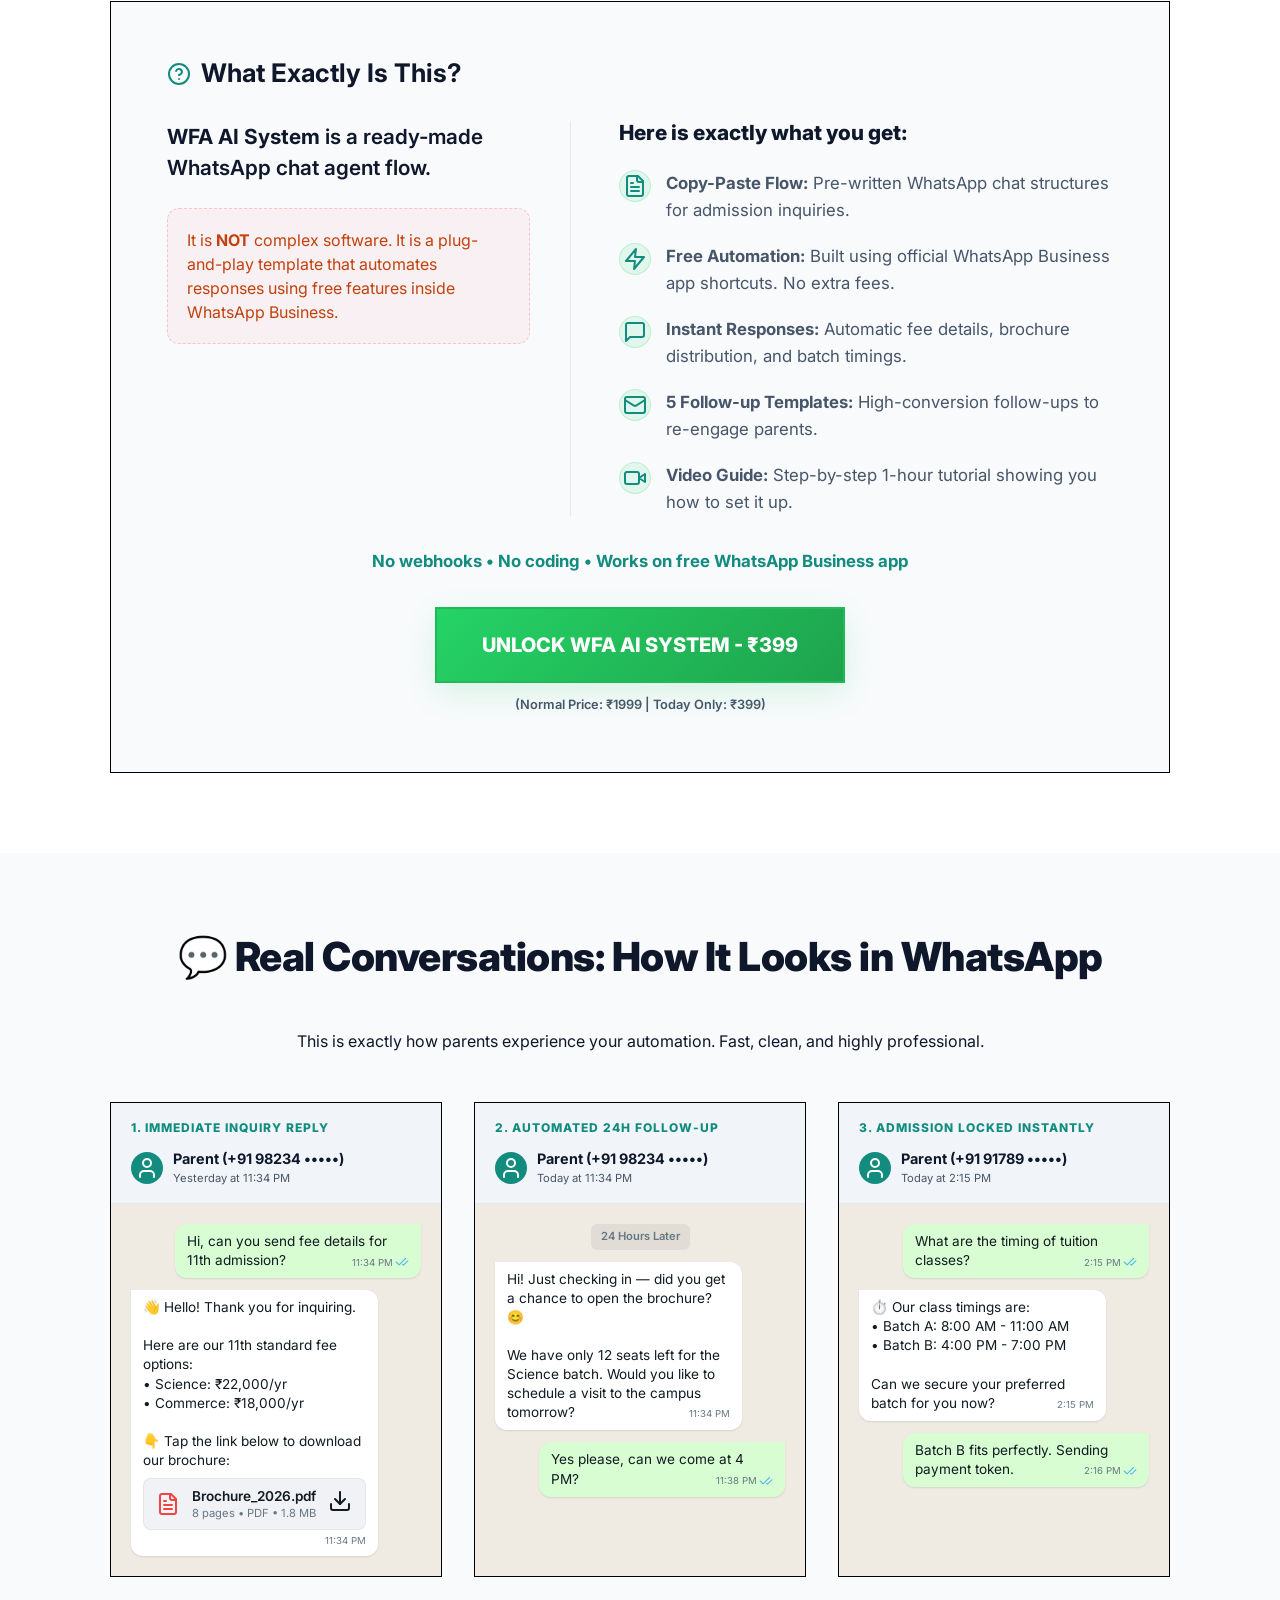
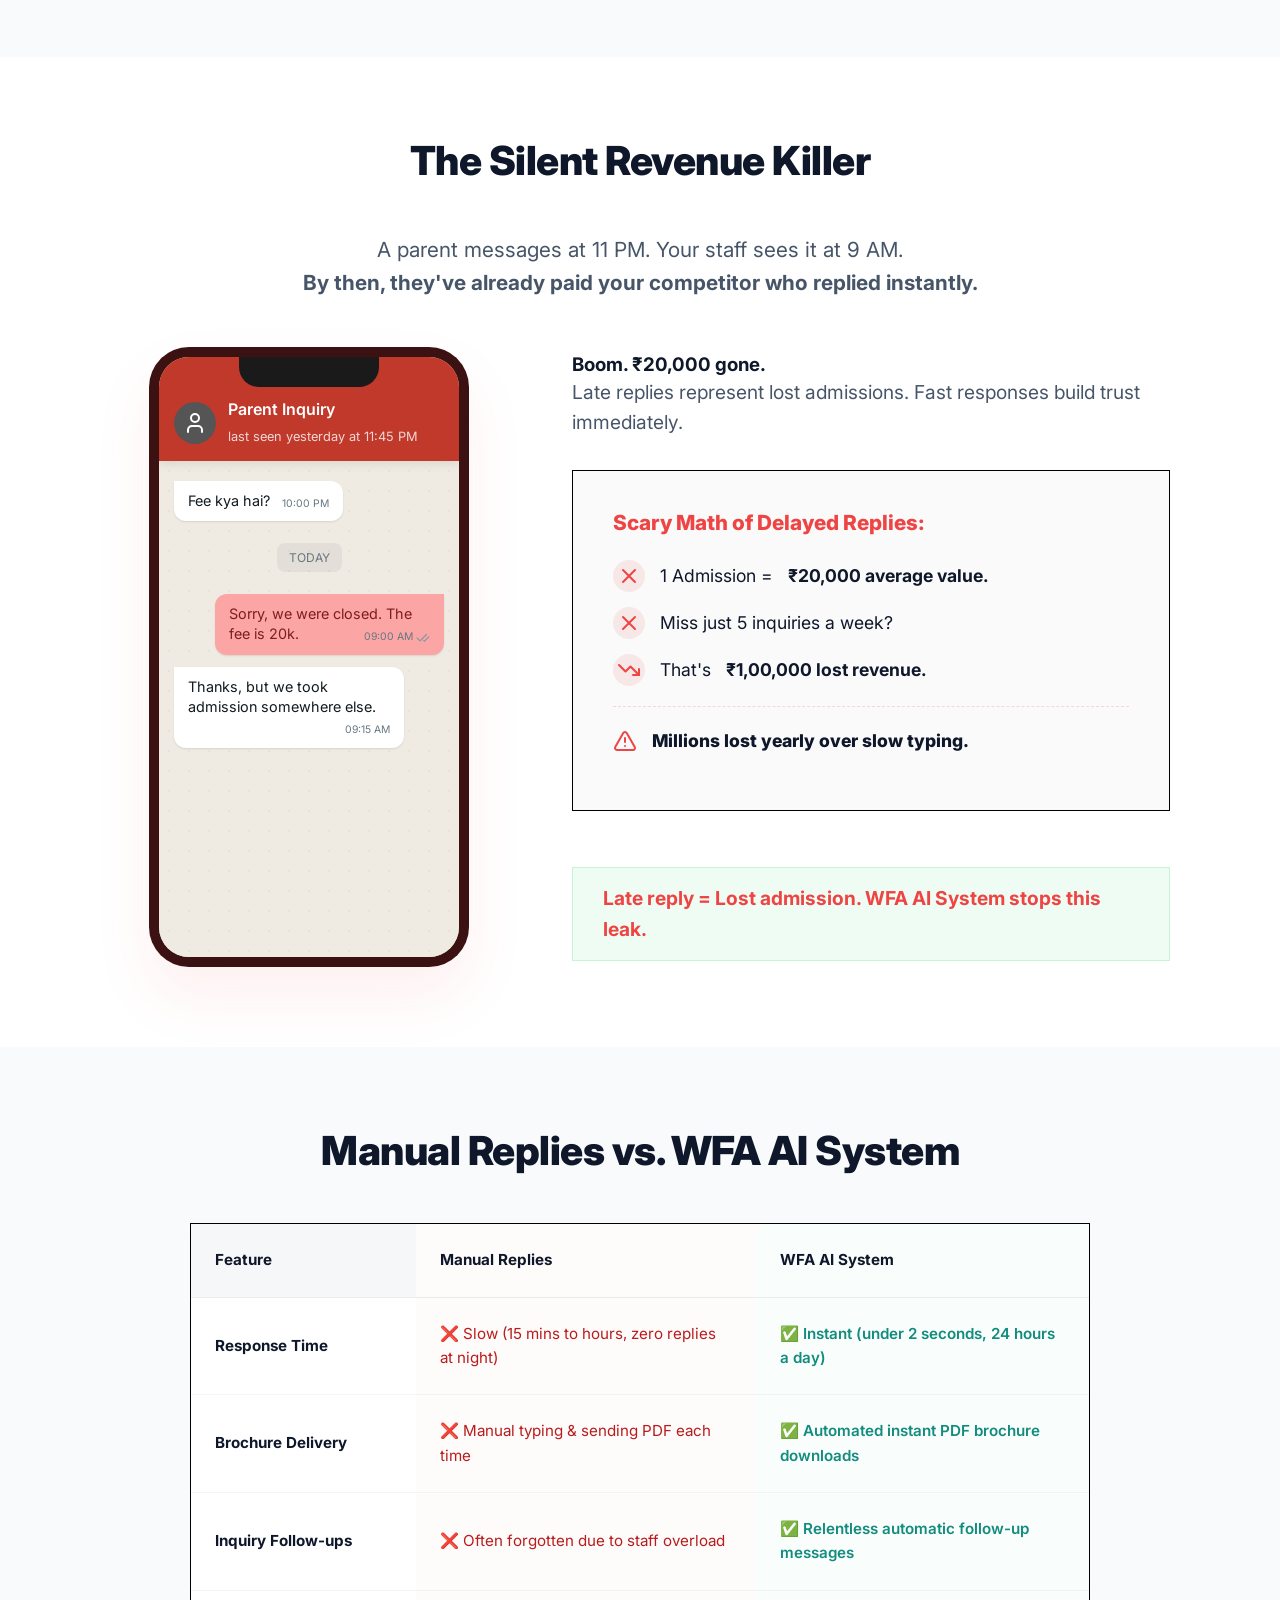
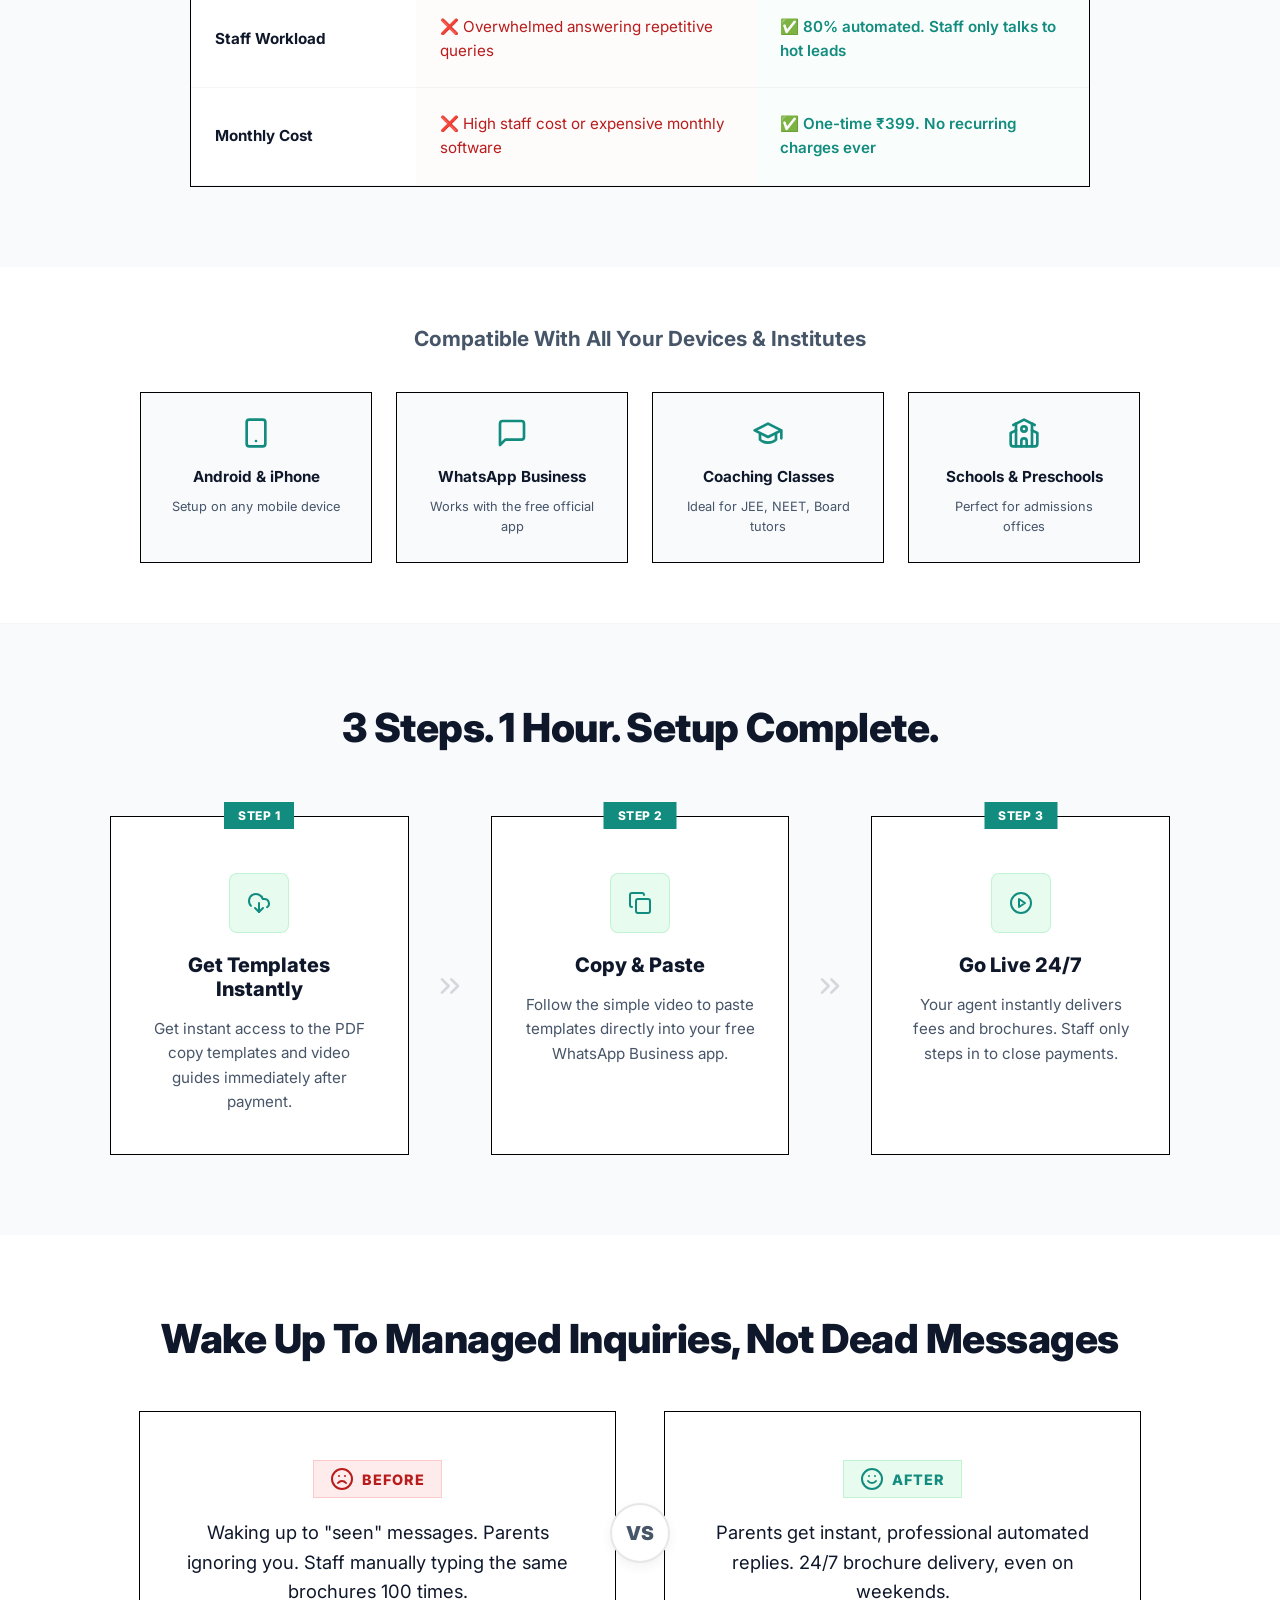
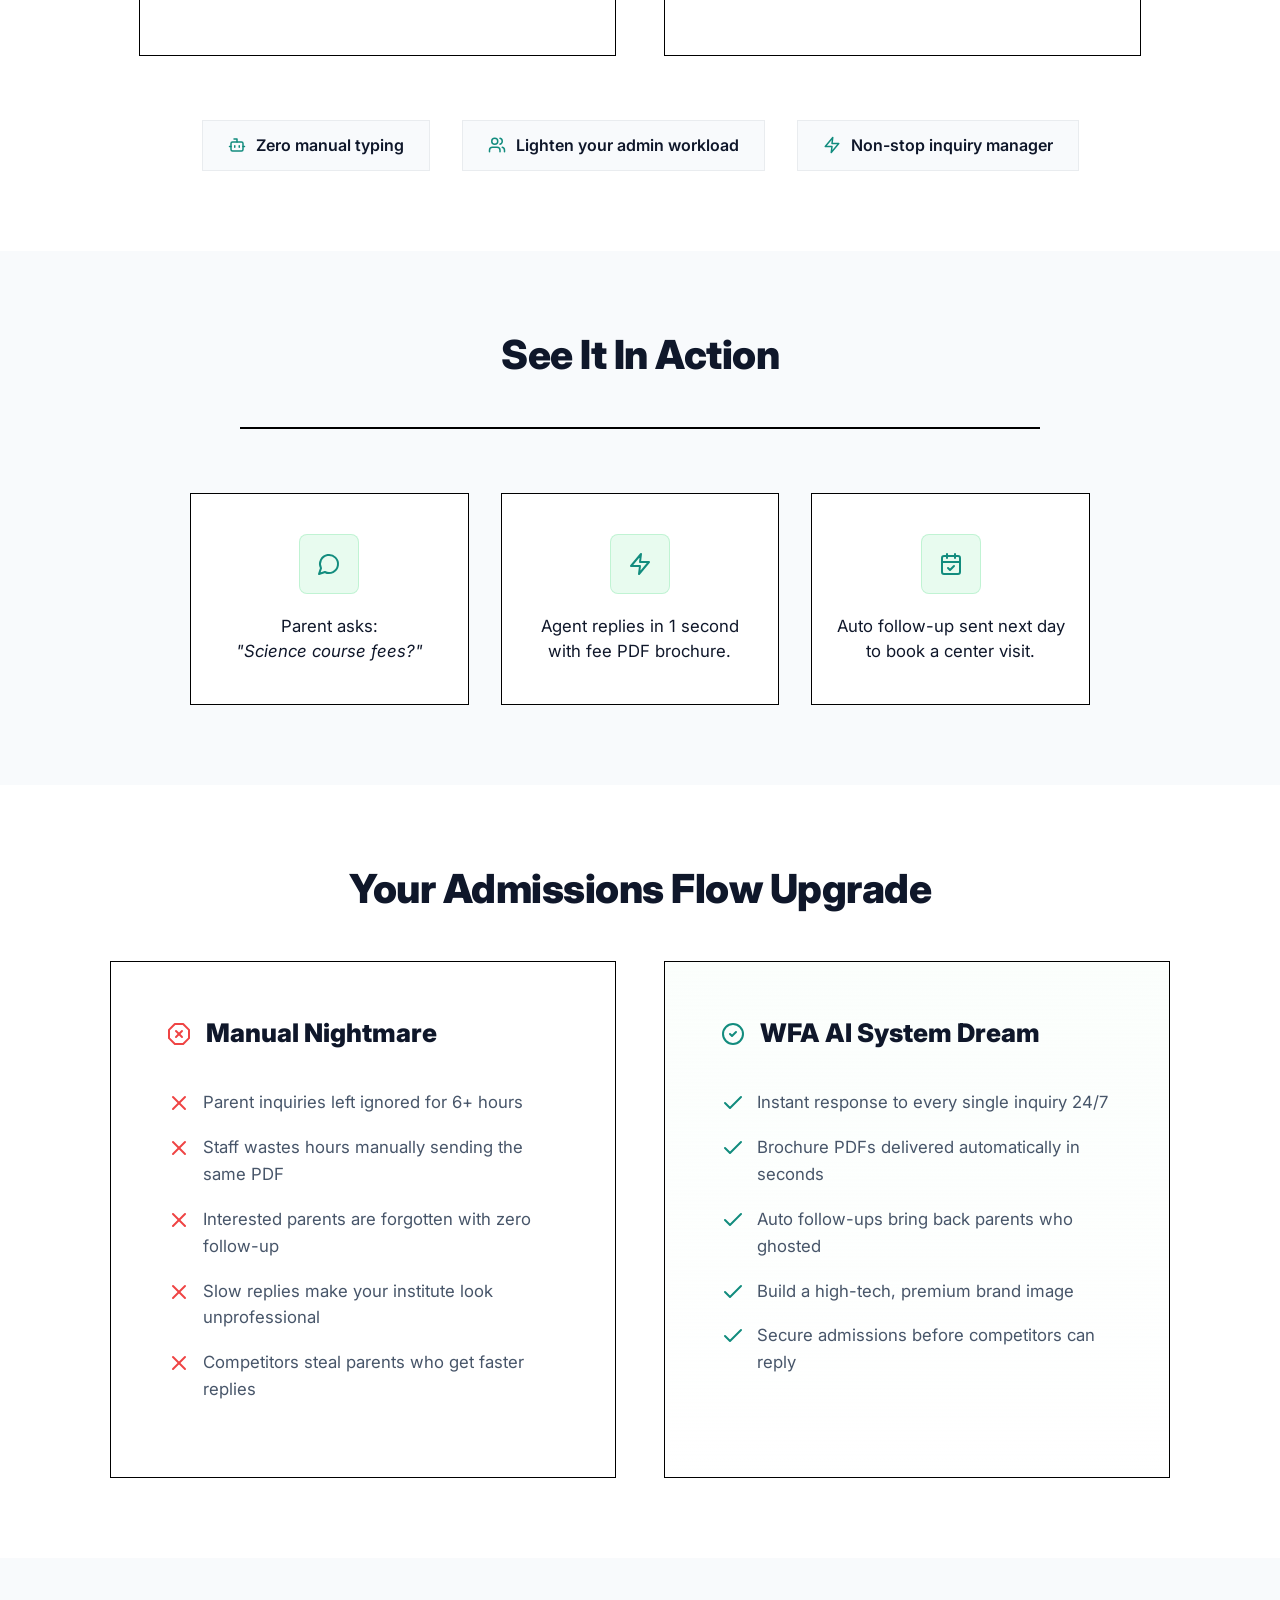
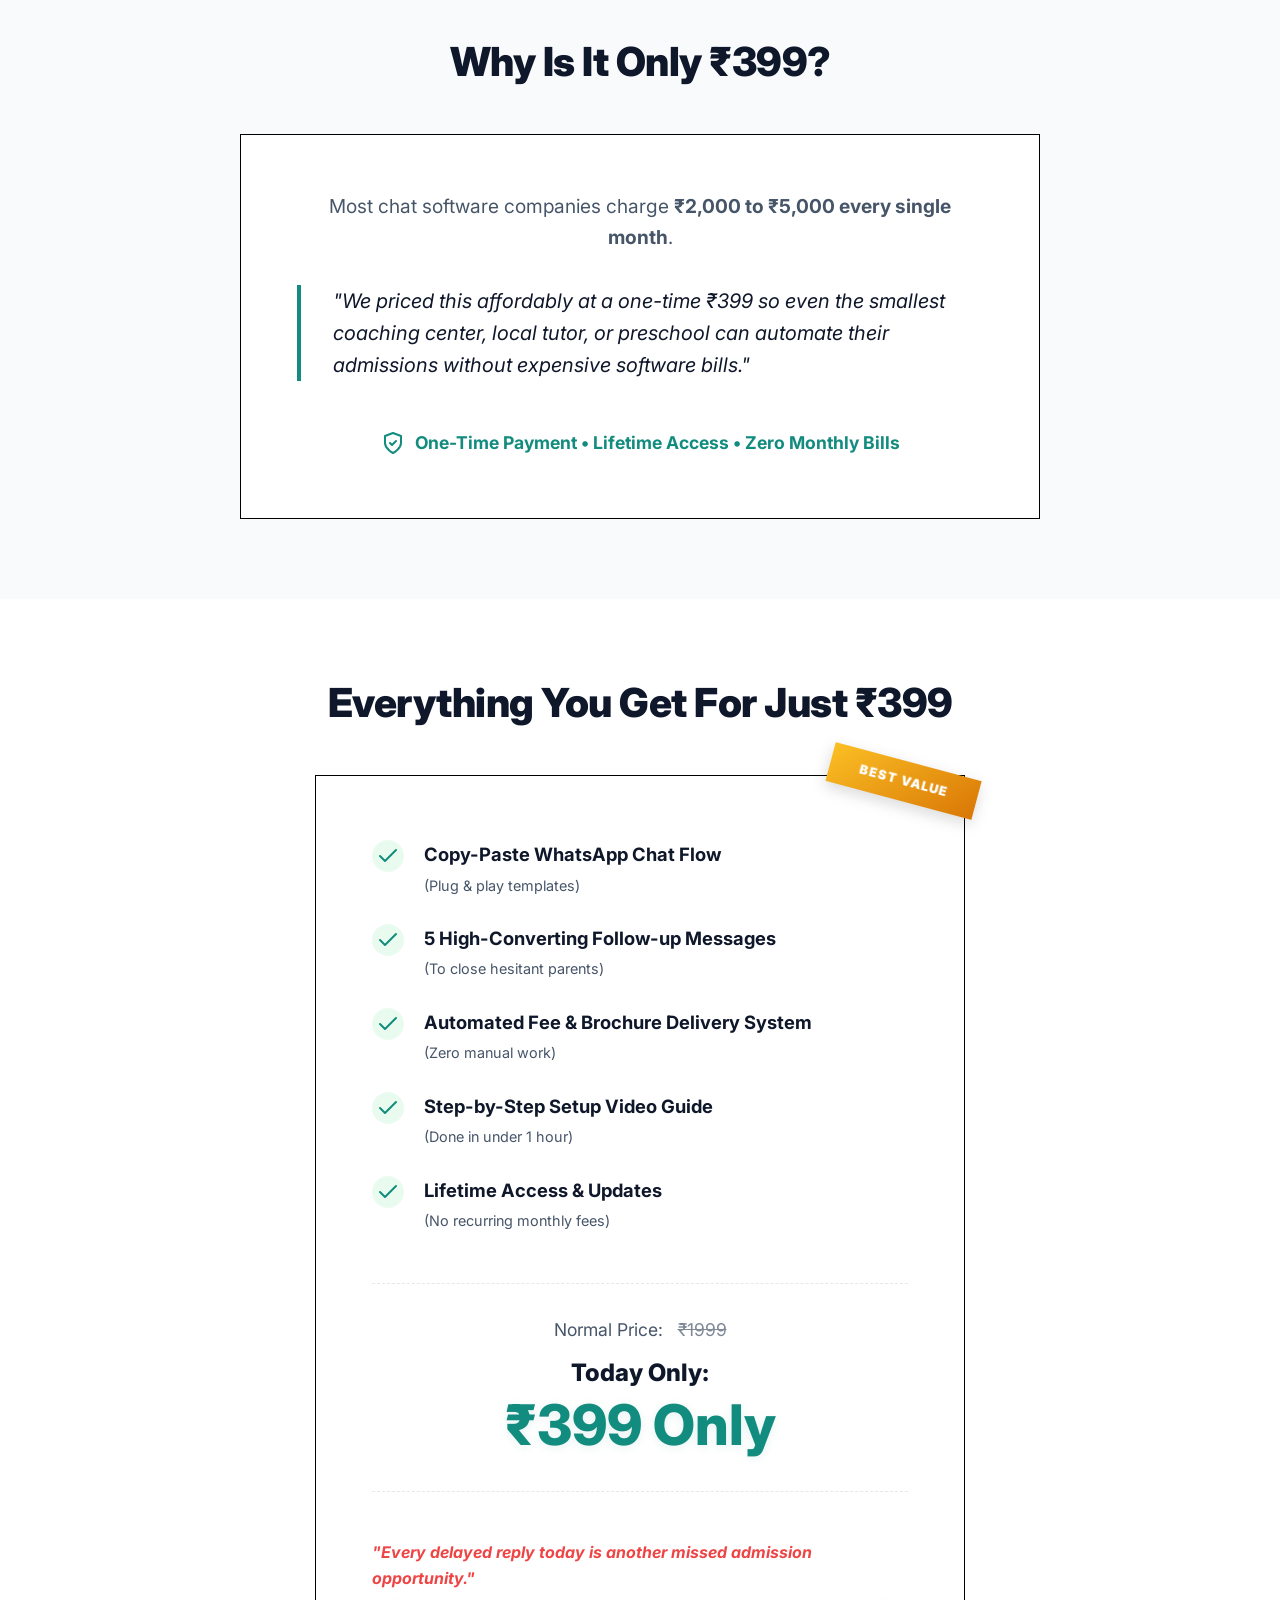
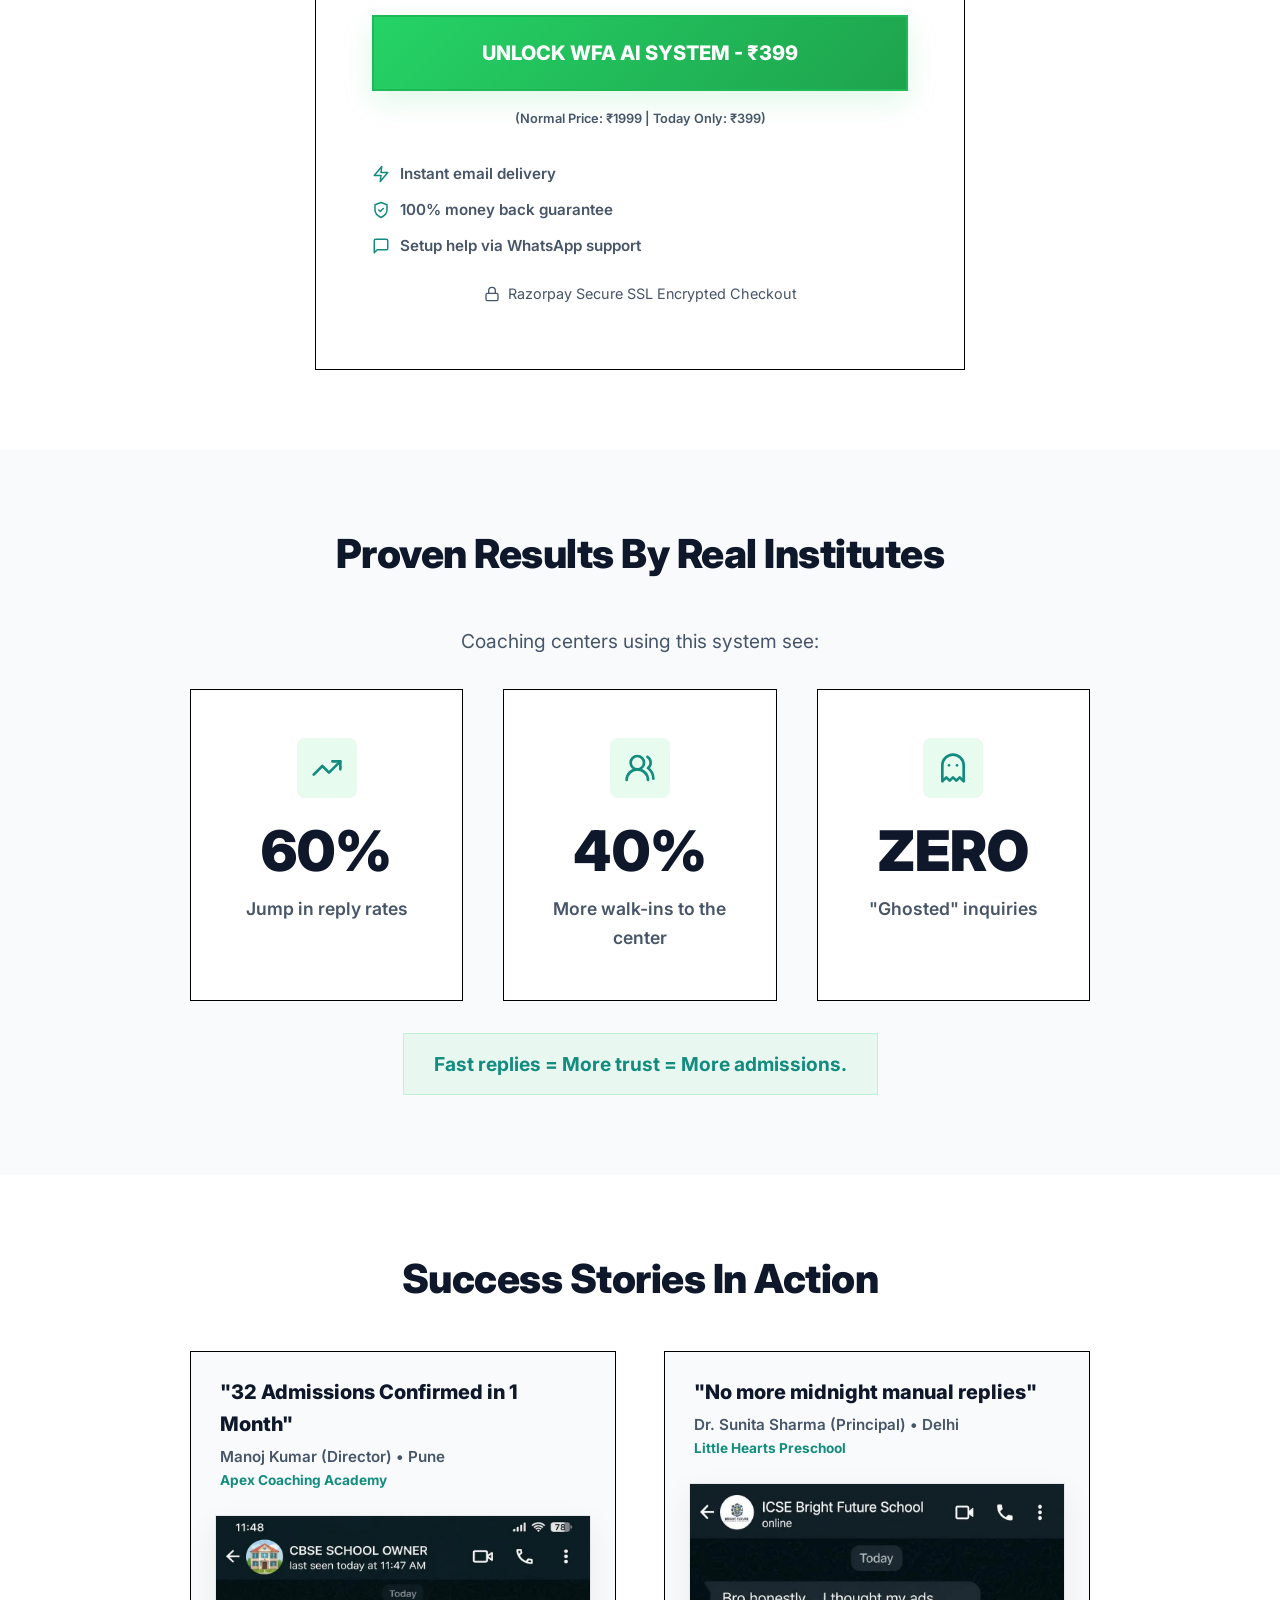
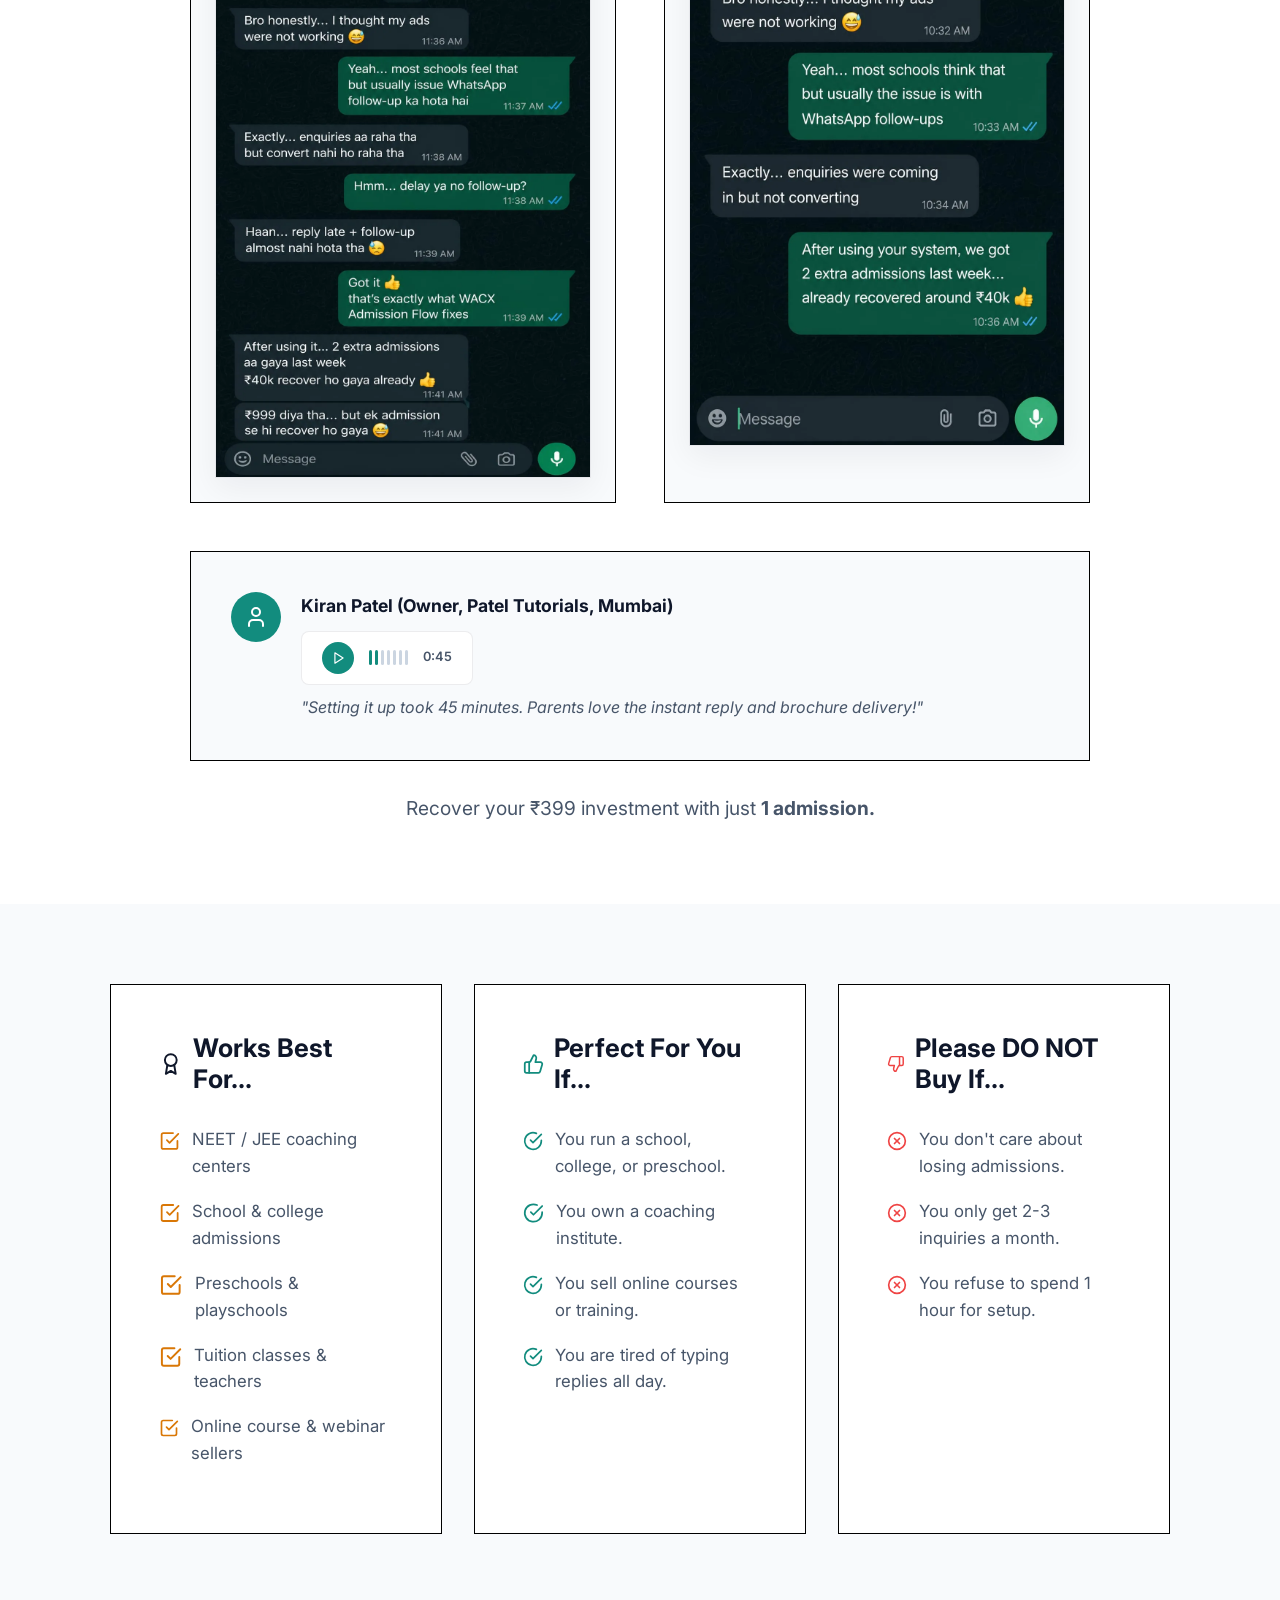
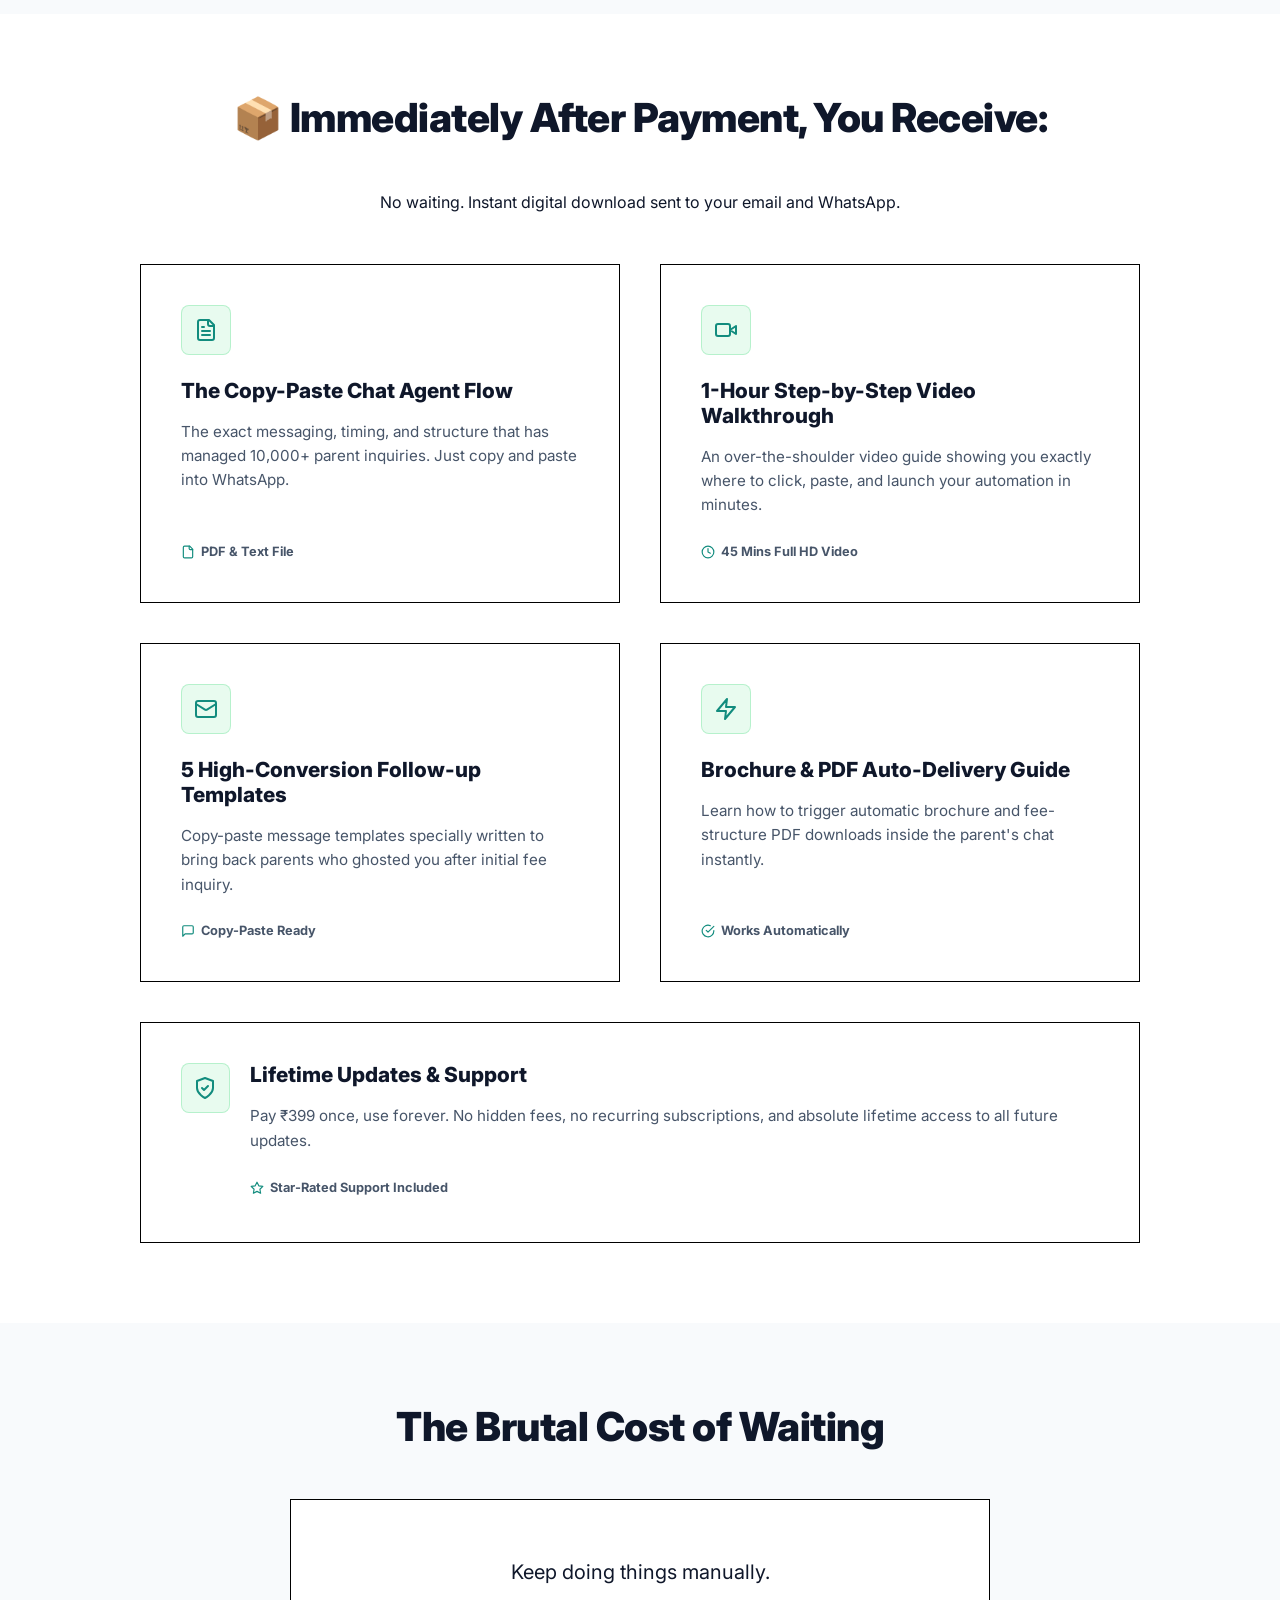
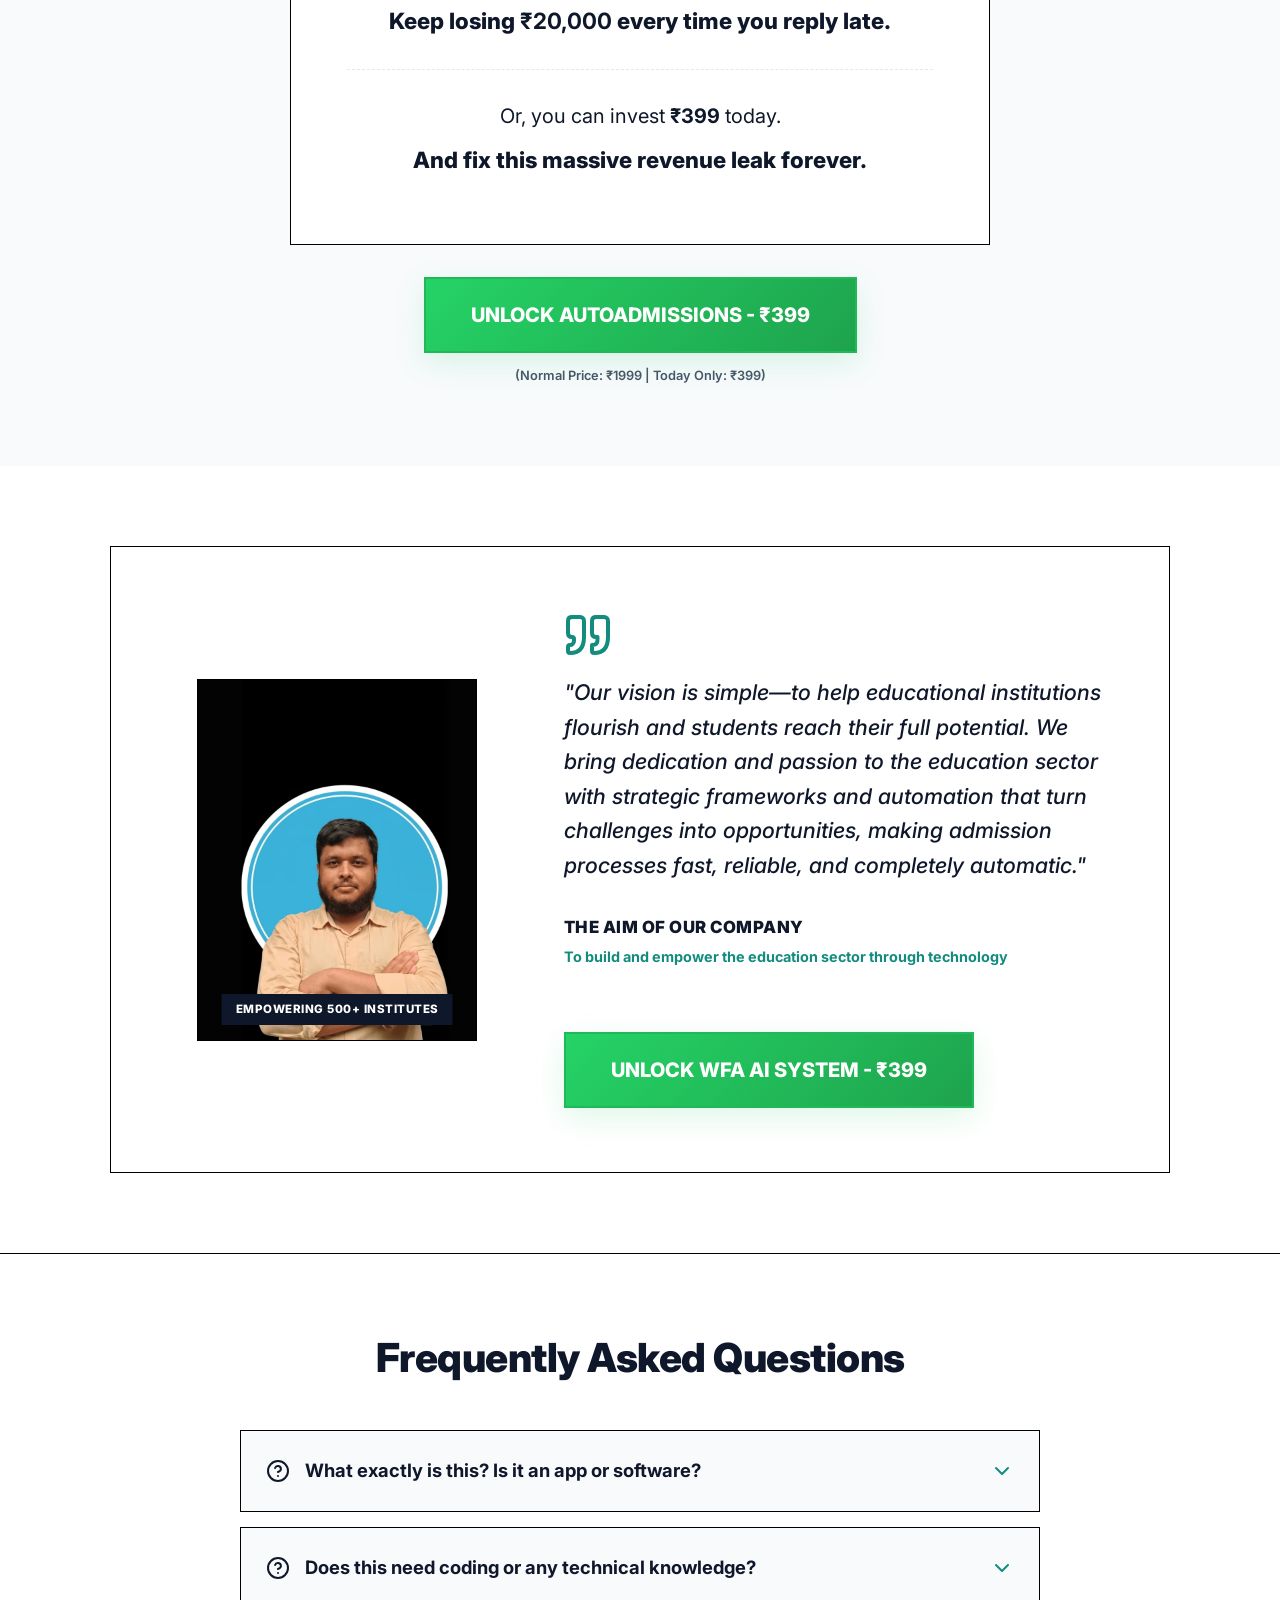
==== commit af3c2703: "Update pricing to ₹399" ====
--- a/index.html
+++ b/index.html
@@ -32,7 +32,7 @@
                 <a href="#comparison">Comparison</a>
                 <a href="#faq">FAQ</a>
             </div>
-            <a href="#buy" class="nav-cta">UNLOCK WFA AI SYSTEM - ₹999</a>
+            <a href="#buy" class="nav-cta">UNLOCK WFA AI SYSTEM - ₹399</a>
         </div>
     </nav>
 
@@ -47,9 +47,9 @@
                     <h1>Stop Losing Admissions <br><span class="highlight">From Late Responses</span></h1>
                     <p class="subheadline">Parents are messaging your institute right now. Most will never get a reply. Most will take admission somewhere else — tonight.</p>
                     <div class="hero-ctas">
-                        <a href="#buy" class="cta-button primary pulse">UNLOCK WFA AI SYSTEM - ₹999 &rarr;</a>
-                    </div>
-                    <p class="cta-sub-price" style="text-align: left; margin-top: 8px; font-size: 0.85rem; font-weight: 500; color: var(--text-muted);">(Normal Price: <del>₹1999</del> | Today Only: ₹999)</p>
+                        <a href="#buy" class="cta-button primary pulse">UNLOCK WFA AI SYSTEM - ₹399 &rarr;</a>
+                    </div>
+                    <p class="cta-sub-price" style="text-align: left; margin-top: 8px; font-size: 0.85rem; font-weight: 500; color: var(--text-muted);">(Normal Price: <del>₹1999</del> | Today Only: ₹399)</p>
                     <div class="hero-rating-badge">
                         <span class="rating-stars">
                             <svg xmlns="http://www.w3.org/2000/svg" width="20" height="20" viewBox="0 0 24 24" fill="#FFD700" stroke="#FFD700" stroke-width="2" stroke-linecap="round" stroke-linejoin="round" style="margin-right:2px"><polygon points="12 2 15.09 8.26 22 9.27 17 14.14 18.18 21.02 12 17.77 5.82 21.02 7 14.14 2 9.27 8.91 8.26 12 2"></polygon></svg>
@@ -186,8 +186,8 @@
                 </div>
                 <div class="what-is-this-footer text-center">
                     <p class="footnote-highlight">No webhooks • No coding • Works on free WhatsApp Business app</p>
-                    <a href="#buy" class="cta-button primary pulse mt-4" style="max-width: 450px; display: inline-block;">UNLOCK WFA AI SYSTEM - ₹999</a>
-                    <p class="cta-sub-price">(Normal Price: ₹1999 | Today Only: ₹999)</p>
+                    <a href="#buy" class="cta-button primary pulse mt-4" style="max-width: 450px; display: inline-block;">UNLOCK WFA AI SYSTEM - ₹399</a>
+                    <p class="cta-sub-price">(Normal Price: ₹1999 | Today Only: ₹399)</p>
                 </div>
             </div>
         </div>
@@ -367,7 +367,7 @@
                         <tr>
                             <td class="table-feature">Monthly Cost</td>
                             <td class="manual-cell">❌ High staff cost or expensive monthly software</td>
-                            <td class="auto-cell">✅ One-time ₹999. No recurring charges ever</td>
+                            <td class="auto-cell">✅ One-time ₹399. No recurring charges ever</td>
                         </tr>
                     </tbody>
                 </table>
@@ -522,14 +522,14 @@
         </div>
     </section>
 
-    <!-- NEW SECTION: WHY ₹999? -->
+    <!-- NEW SECTION: WHY ₹399? -->
     <section class="why-pricing-section scroll-anim" id="why-pricing">
         <div class="container text-center">
-            <h2 class="section-title">Why Is It Only ₹999?</h2>
+            <h2 class="section-title">Why Is It Only ₹399?</h2>
             <div class="pricing-explanation-card glass-panel">
                 <p class="lead-text">Most chat software companies charge <strong>₹2,000 to ₹5,000 every single month</strong>.</p>
                 <div class="quote-box">
-                    <p>"We priced this affordably at a one-time ₹999 so even the smallest coaching center, local tutor, or preschool can automate their admissions without expensive software bills."</p>
+                    <p>"We priced this affordably at a one-time ₹399 so even the smallest coaching center, local tutor, or preschool can automate their admissions without expensive software bills."</p>
                 </div>
                 <p class="pricing-badge"><i data-lucide="shield-check" class="icon-green"></i> One-Time Payment • Lifetime Access • Zero Monthly Bills</p>
             </div>
@@ -539,7 +539,7 @@
     <!-- 6. OFFER STACK -->
     <section class="offer-section" id="buy">
         <div class="container">
-            <h2 class="section-title text-center scroll-anim">Everything You Get For Just ₹999</h2>
+            <h2 class="section-title text-center scroll-anim">Everything You Get For Just ₹399</h2>
             <div class="offer-box glass-panel glowing-border scroll-anim delay-1">
                 <div class="ribbon"><span>BEST VALUE</span></div>
                 <ul class="offer-list">
@@ -551,12 +551,12 @@
                 </ul>
                 <div class="price-box">
                     <p class="total-value">Normal Price: <span class="strikethrough">₹1999</span></p>
-                    <p class="final-price">Today Only: <span>₹999 Only</span></p>
+                    <p class="final-price">Today Only: <span>₹399 Only</span></p>
                 </div>
                 
                 <p class="urgency-warning-line">"Every delayed reply today is another missed admission opportunity."</p>
-                <a href="#buy" class="cta-button primary full-width pulse">UNLOCK WFA AI SYSTEM - ₹999</a>
-                <p class="cta-sub-price" style="text-align: center; margin-top: 10px;">(Normal Price: ₹1999 | Today Only: ₹999)</p>
+                <a href="#buy" class="cta-button primary full-width pulse">UNLOCK WFA AI SYSTEM - ₹399</a>
+                <p class="cta-sub-price" style="text-align: center; margin-top: 10px;">(Normal Price: ₹1999 | Today Only: ₹399)</p>
                 
                 <!-- Trust checkout indicators -->
                 <div class="checkout-trust-elements">
@@ -646,7 +646,7 @@
                 </div>
             </div>
             
-            <p class="text-center mt-4 lead-text scroll-anim delay-2">Recover your ₹999 investment with just <strong>1 admission.</strong></p>
+            <p class="text-center mt-4 lead-text scroll-anim delay-2">Recover your ₹399 investment with just <strong>1 admission.</strong></p>
         </div>
     </section>
 
@@ -724,7 +724,7 @@
                     <div class="delivery-badge-icon"><i data-lucide="shield-check"></i></div>
                     <div class="full-width-content">
                         <h3>Lifetime Updates & Support</h3>
-                        <p>Pay ₹999 once, use forever. No hidden fees, no recurring subscriptions, and absolute lifetime access to all future updates.</p>
+                        <p>Pay ₹399 once, use forever. No hidden fees, no recurring subscriptions, and absolute lifetime access to all future updates.</p>
                         <span class="delivery-file-info"><i data-lucide="star"></i> Star-Rated Support Included</span>
                     </div>
                 </div>
@@ -740,11 +740,11 @@
                 <p>Keep doing things manually.</p>
                 <p class="highlight-loss">Keep losing <strong>₹20,000</strong> every time you reply late.</p>
                 <hr>
-                <p>Or, you can invest <strong>₹999</strong> today.</p>
+                <p>Or, you can invest <strong>₹399</strong> today.</p>
                 <p class="highlight-win">And fix this massive revenue leak forever.</p>
             </div>
-            <a href="#buy" class="cta-button primary mt-4 pulse">UNLOCK AUTOADMISSIONS - ₹999</a>
-            <p class="cta-sub-price">(Normal Price: ₹1999 | Today Only: ₹999)</p>
+            <a href="#buy" class="cta-button primary mt-4 pulse">UNLOCK AUTOADMISSIONS - ₹399</a>
+            <p class="cta-sub-price">(Normal Price: ₹1999 | Today Only: ₹399)</p>
         </div>
     </section>
 
@@ -765,7 +765,7 @@
                         <strong>The Aim of Our Company</strong>
                         <span>To build and empower the education sector through technology</span>
                     </div>
-                    <a href="#buy" class="cta-button primary mt-4">Unlock WFA AI System - ₹999</a>
+                    <a href="#buy" class="cta-button primary mt-4">Unlock WFA AI System - ₹399</a>
                 </div>
             </div>
         </div>
@@ -845,7 +845,7 @@
                         <i data-lucide="chevron-down" class="arrow"></i>
                     </div>
                     <div class="faq-answer">
-                        <p>No. You pay ₹999 once. You get lifetime access. No monthly bills, no renewals, and no hidden charges.</p>
+                        <p>No. You pay ₹399 once. You get lifetime access. No monthly bills, no renewals, and no hidden charges.</p>
                     </div>
                 </div>
                 <div class="faq-item glass-panel">
@@ -866,10 +866,10 @@
         <div class="container scroll-anim">
             <h2>Don't Let Another Parent Go To Your Competitor</h2>
             <p class="lead-text mt-4">Every minute you wait, a parent is messaging your competitor.</p>
-            <p class="bold-text">Fix this revenue leak today for a one-time ₹999 investment.</p>
+            <p class="bold-text">Fix this revenue leak today for a one-time ₹399 investment.</p>
             <p class="glowing-text">Lock your admissions right now.</p>
-            <a href="#buy" class="cta-button primary pulse mt-4">UNLOCK WFA AI SYSTEM - ₹999</a>
-            <p class="cta-sub-price">(Normal Price: ₹1999 | Today Only: ₹999)</p>
+            <a href="#buy" class="cta-button primary pulse mt-4">UNLOCK WFA AI SYSTEM - ₹399</a>
+            <p class="cta-sub-price">(Normal Price: ₹1999 | Today Only: ₹399)</p>
         </div>
     </footer>
 
@@ -907,8 +907,8 @@
                 <input type="hidden" name="utm_campaign" id="utm_campaign" value="">
                 <input type="hidden" name="utm_content" id="utm_content" value="">
                 <input type="hidden" name="utm_term" id="utm_term" value="">
-                <button type="submit" class="cta-button primary full-width mt-4 pulse">Unlock WFA AI System - ₹999</button>
-                <p class="cta-sub-price" style="text-align: center; margin-top: 8px; font-size: 0.72rem; font-weight: 500;">(Normal Price: ₹1999 | Today Only: ₹999)</p>
+                <button type="submit" class="cta-button primary full-width mt-4 pulse">Unlock WFA AI System - ₹399</button>
+                <p class="cta-sub-price" style="text-align: center; margin-top: 8px; font-size: 0.72rem; font-weight: 500;">(Normal Price: ₹1999 | Today Only: ₹399)</p>
                 
                 <div class="checkout-trust-elements modal-trust">
                     <div class="trust-badge-item"><i data-lucide="zap" class="icon-green"></i> Instant email delivery</div>
@@ -923,8 +923,8 @@
     
     <!-- STICKY MOBILE CTA -->
     <div class="sticky-mobile-cta" id="stickyMobileCta">
-        <a href="#buy" class="cta-button primary pulse">UNLOCK WFA AI SYSTEM - ₹999</a>
-        <p class="cta-sub-price" style="text-align: center; margin-top: 4px; font-size: 0.68rem; font-weight: 500;">(Normal Price: ₹1999 | Today Only: ₹999)</p>
+        <a href="#buy" class="cta-button primary pulse">UNLOCK WFA AI SYSTEM - ₹399</a>
+        <p class="cta-sub-price" style="text-align: center; margin-top: 4px; font-size: 0.68rem; font-weight: 500;">(Normal Price: ₹1999 | Today Only: ₹399)</p>
     </div>
 
     <script src="script-v3.js" defer></script>
--- a/styles-v1.css
+++ b/styles-v1.css
@@ -1119,7 +1119,7 @@
 .good-card ul li i,
 .good-card ul li svg { color: var(--primary-dark); min-width: 24px; margin-top: 2px; }
 
-/* WHY ₹999? SECTION */
+/* WHY ₹399? SECTION */
 .why-pricing-section {
     padding: 80px 0;
     background: #f8fafc;
